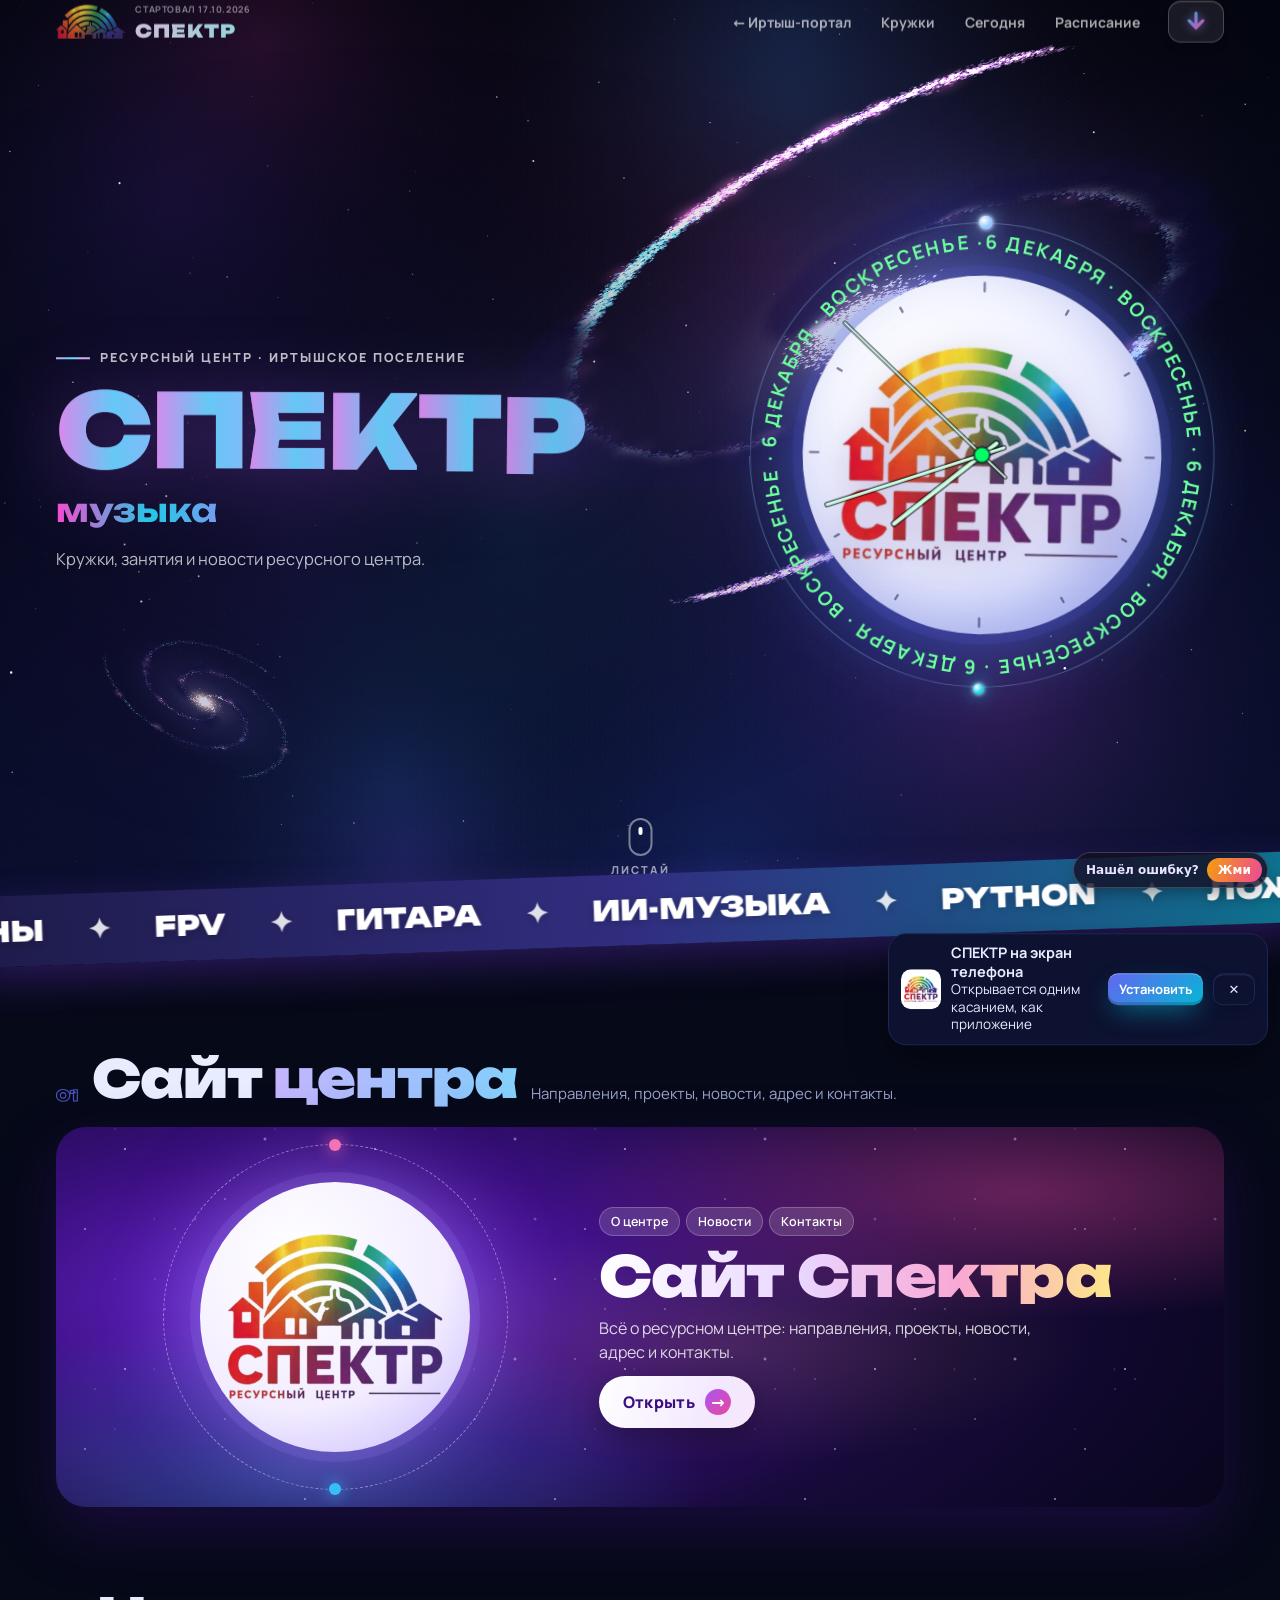
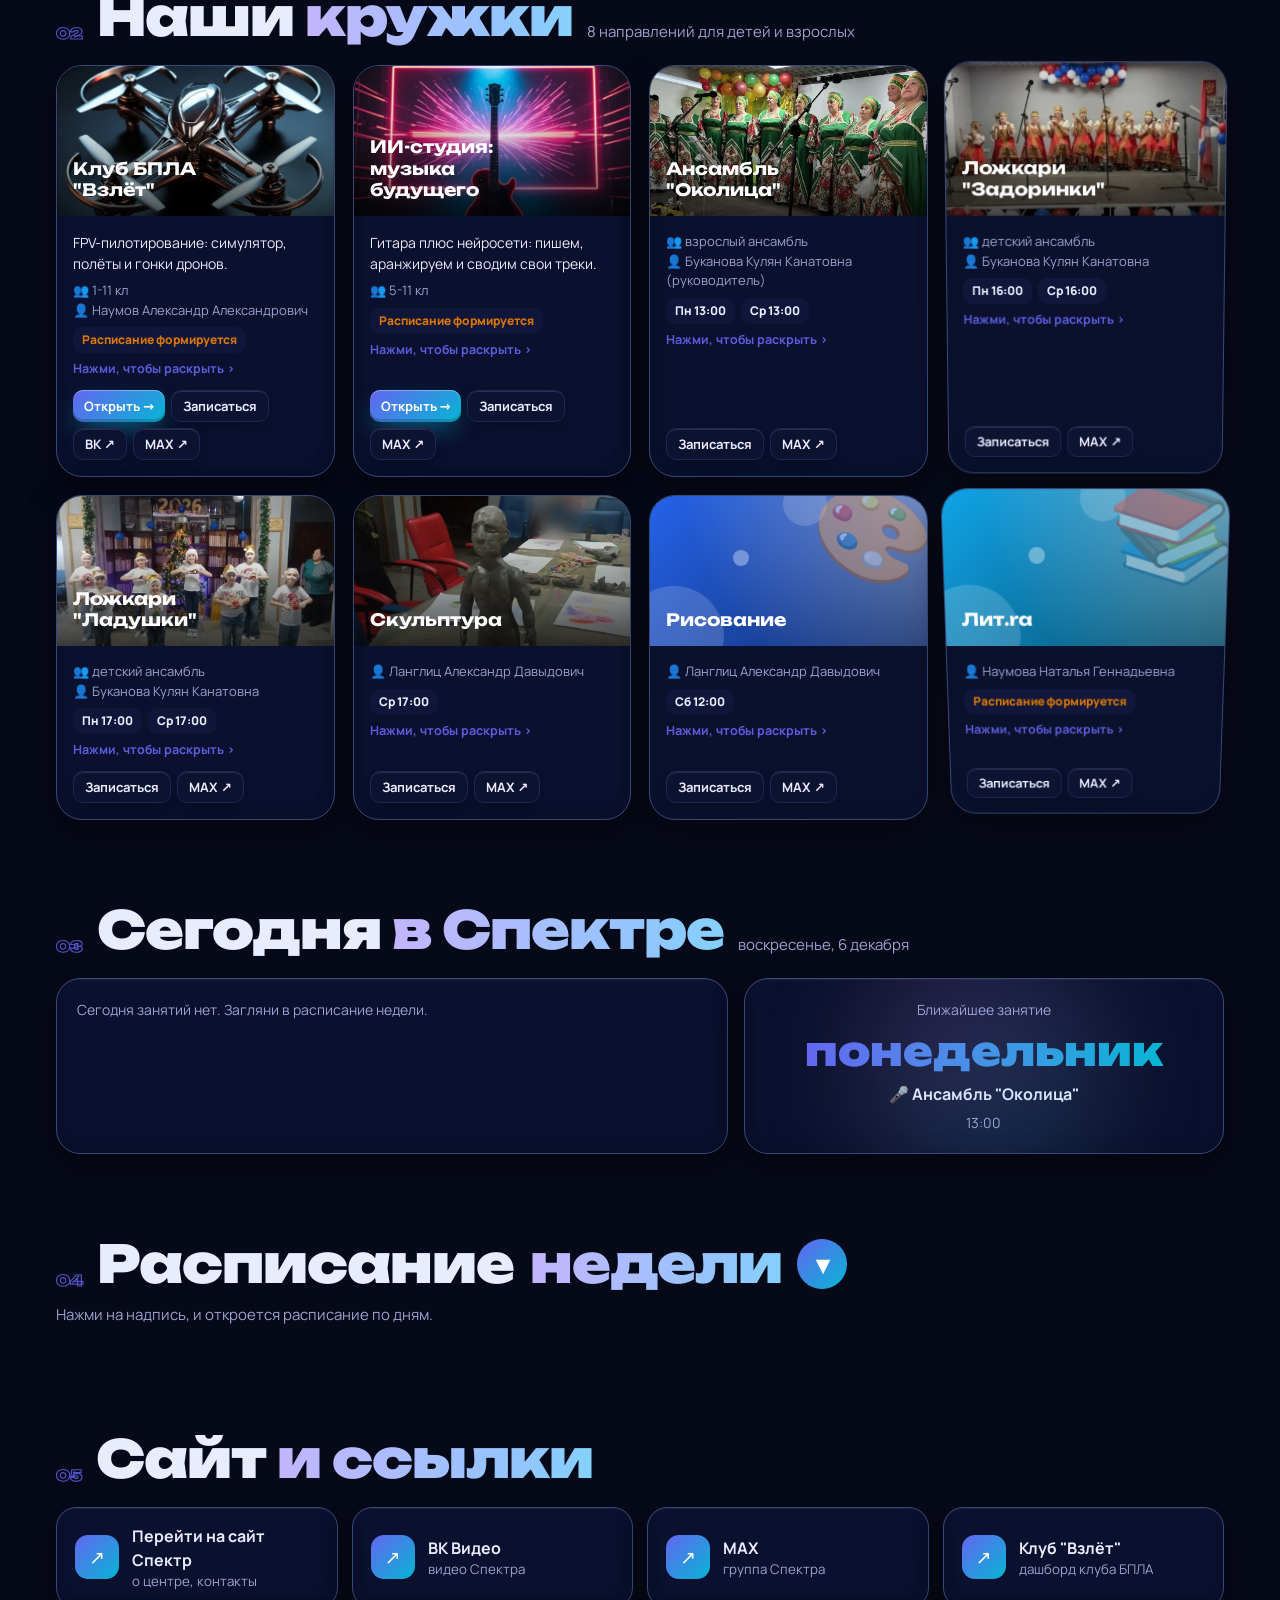
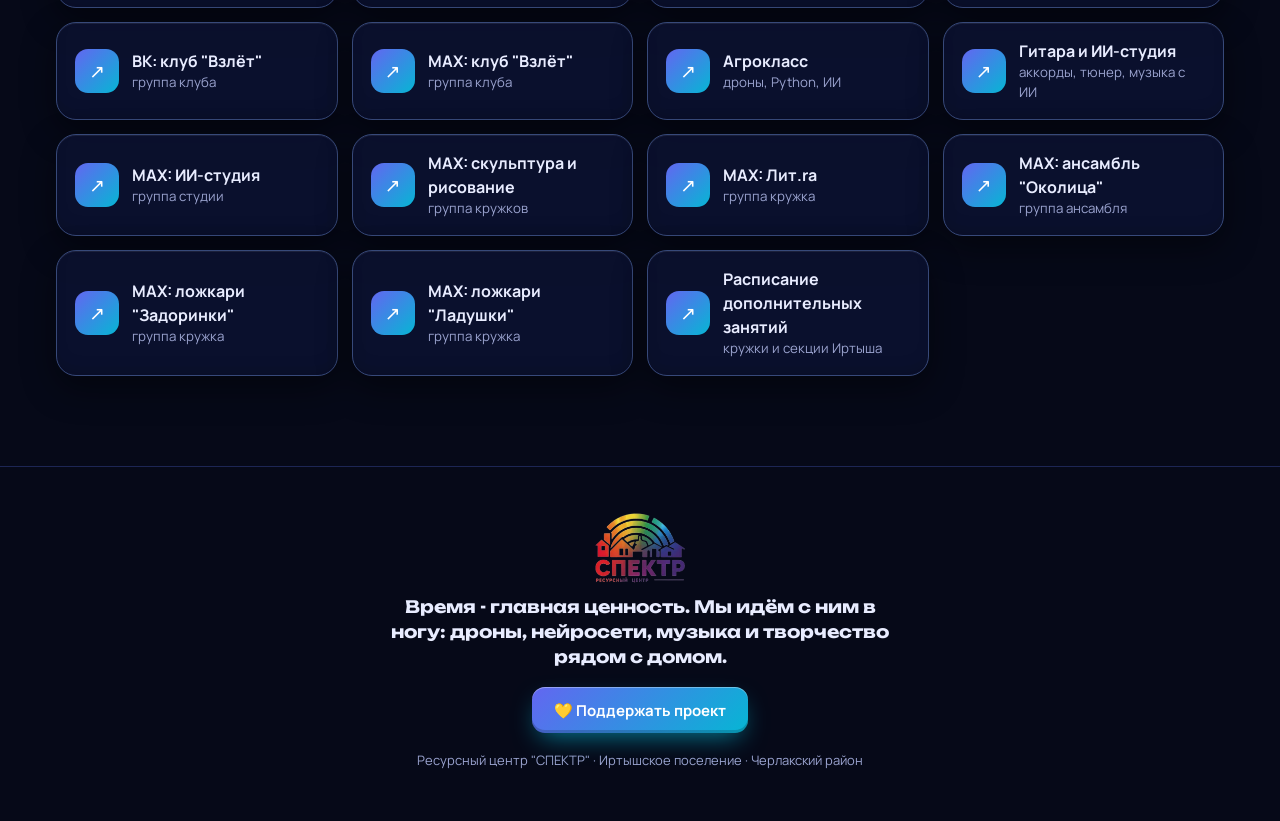
==== index.html @ b71f5d41 "Ссылки на студию Гитара и ИИ -> https://centrspektr.gitverse.site/studio/ (промт 18, следом) 6 мест " ====
<!DOCTYPE html>
<html lang="ru">
<head>
<meta charset="UTF-8">
<meta name="viewport" content="width=device-width, initial-scale=1.0, viewport-fit=cover">
<title>СПЕКТР - кружки и расписание</title>
<meta name="description" content="СПЕКТР - кружки ресурсного центра в Иртышском поселении: расписание занятий, запись в кружки, дашборды клуба БПЛА "Взлёт", Агрокласса и ИИ-студии.">
<link rel="canonical" href="https://centrspektr.gitverse.site/spektr/">
<meta property="og:type" content="website">
<meta property="og:site_name" content="СПЕКТР">
<meta property="og:locale" content="ru_RU">
<meta property="og:url" content="https://centrspektr.gitverse.site/spektr/">
<meta property="og:title" content="СПЕКТР - кружки и расписание занятий">
<meta property="og:description" content="Расписание, запись в кружки, дроны, музыка, ИИ, ложкари, рисование и скульптура. Иртышское поселение.">
<meta property="og:image" content="https://centrspektr.gitverse.site/spektr/og.png">
<meta property="og:image:width" content="1200">
<meta property="og:image:height" content="630">
<meta property="og:image:alt" content="СПЕКТР - ресурсный центр">
<meta name="twitter:card" content="summary_large_image">
<meta name="theme-color" content="#0b0914">
<link rel="icon" type="image/png" href="favicon.png">
<link rel="apple-touch-icon" href="spektr-180.png">
<link rel="manifest" href="app.webmanifest">
<meta name="mobile-web-app-capable" content="yes">
<meta name="apple-mobile-web-app-capable" content="yes">
<meta name="apple-mobile-web-app-title" content="Спектр">
<link rel="preload" as="image" href="logo.webp">
<script src="perenos.js"></script>
<script>/* вход на портал всегда в стиле Космос; дальше в этом визите стиль можно менять, клубы его подхватывают */
try{if(!sessionStorage.getItem('spectr_in')){sessionStorage.setItem('spectr_in','1');localStorage.setItem('spectr_skin','space')}}catch(e){}</script>
<script src="fx.js"></script>
<link href="fonts.css" rel="stylesheet">
<style>
:root{--r1:#f43f5e;--r2:#fb923c;--r3:#facc15;--r4:#22c55e;--r5:#06b6d4;--r6:#6366f1;--r7:#a855f7;--c1:#7c3aed;--c2:#db2777;
 --bg:#f5f3fb;--bg2:#ebe8f5;--card:#ffffff;--line:#e2deef;--text:#17142a;--dim:#686580;--ok:#16a34a;--bad:#dc2626;--shadow:0 12px 34px rgba(30,20,60,.09);--hue:0deg;
 --rain:linear-gradient(90deg,var(--r1),var(--r2),var(--r3),var(--r4),var(--r5),var(--r6),var(--r7),var(--r1))}
:root[data-theme="dark"]{--bg:#0b0914;--bg2:#16122a;--card:#141029;--line:#272143;--text:#efecfb;--dim:#a39fc2;--shadow:0 12px 34px rgba(0,0,0,.45)}
*{box-sizing:border-box;margin:0;padding:0}
html{overflow-x:clip;scroll-behavior:smooth;-webkit-tap-highlight-color:transparent}
body{font-family:var(--fb);background:var(--bg);color:var(--text);line-height:1.5;overflow-x:hidden}
[hidden]{display:none !important}
img{display:block;max-width:100%}
a{color:inherit}
.wrap{max-width:1200px;margin:0 auto;padding:0 16px}
/* ---- фон, прогресс, курсор ---- */
.aur{position:fixed;inset:0;z-index:-1;overflow:hidden;filter:hue-rotate(var(--hue))}
.aur i{position:absolute;border-radius:50%;filter:blur(110px);opacity:.26;animation:fl 22s ease-in-out infinite}
.aur i:nth-child(1){width:520px;height:520px;background:var(--r7);top:-180px;left:-160px}
.aur i:nth-child(2){width:460px;height:460px;background:var(--r5);top:40%;right:-180px;animation-delay:-9s}
.aur i:nth-child(3){width:420px;height:420px;background:var(--r2);bottom:-200px;left:30%;animation-delay:-15s;opacity:.16}
@keyframes fl{50%{transform:translate(60px,40px) scale(1.1)}}
#prog{position:fixed;top:0;left:0;height:3px;width:100%;transform:scaleX(0);transform-origin:0 50%;z-index:300;background:var(--rain)}
.cur,.cur2{position:fixed;top:0;left:0;pointer-events:none;z-index:600;border-radius:50%;opacity:0;transition:opacity .3s}
.cur{width:8px;height:8px;margin:-4px 0 0 -4px;background:#fff;mix-blend-mode:difference}
.cur2{width:42px;height:42px;margin:-21px 0 0 -21px;border:1.5px solid color-mix(in srgb,var(--c1) 70%,transparent);transition:opacity .3s,width .3s,height .3s,margin .3s,background .3s}
.cur2.big{width:84px;height:84px;margin:-42px 0 0 -42px;background:color-mix(in srgb,var(--c1) 14%,transparent);border-color:transparent}
body.hascur .cur,body.hascur .cur2{opacity:1}
/* ---- прелоадер ---- */
#pre{position:fixed;inset:0;z-index:900;background:#0b0914;display:grid;place-items:center;overflow:hidden}
#pre .pl{width:min(46vw,260px);opacity:0;transform:scale(.8);filter:drop-shadow(0 0 40px rgba(168,85,247,.5))}
#pre .bars{position:absolute;inset:0;display:flex}
#pre .bars i{flex:1;height:100%;transform-origin:50% 0}
/* заставка-радуга при входе всегда в цветах Неона, в любом стиле */
#pre .bars i:nth-child(1){background:#f43f5e}#pre .bars i:nth-child(2){background:#fb923c}#pre .bars i:nth-child(3){background:#facc15}#pre .bars i:nth-child(4){background:#22c55e}#pre .bars i:nth-child(5){background:#06b6d4}#pre .bars i:nth-child(6){background:#6366f1}#pre .bars i:nth-child(7){background:#a855f7}
/* ---- шапка ---- */
header{position:fixed;top:0;left:0;right:0;z-index:200;transition:background .4s,backdrop-filter .4s,border-color .4s;border-bottom:1px solid transparent}
header.solid{backdrop-filter:blur(18px);background:color-mix(in srgb,var(--bg) 76%,transparent);border-color:var(--line)}
.top{display:flex;align-items:center;gap:14px;height:66px}
.brand{display:flex;align-items:center;gap:10px;text-decoration:none;user-select:none;-webkit-user-select:none;-webkit-touch-callout:none}
.brand img{height:34px;width:auto}
.brand .bt{display:flex;flex-direction:column;gap:4px;line-height:1}
.vis{display:flex;align-items:center;gap:4px;font:700 10px var(--fb);letter-spacing:.4px;color:var(--dim);white-space:nowrap;opacity:0;transform:translateY(-4px);transition:opacity .6s,transform .6s}
.vis.on{opacity:1;transform:none}
.vis.since{opacity:.85;transform:none;font-size:9px;letter-spacing:.6px;text-transform:uppercase}
.inl{transform:scaleX(-1)}
.shb .shico{width:20px;height:20px;flex:none;fill:none;stroke:#e9e4ff;stroke-width:2;stroke-linejoin:round;stroke-linecap:round}
.vis svg{width:12px;height:12px;fill:none;stroke:var(--c1);stroke-width:2.2;stroke-linecap:round;stroke-linejoin:round}
.vis i{font-style:normal;font-weight:800;color:var(--text);font-variant-numeric:tabular-nums}
header:not(.solid) .vis{color:rgba(255,255,255,.7)}header:not(.solid) .vis i{color:#fff}
html[data-skin="aqua"][data-theme="light"] header:not(.solid) .vis{color:#7a6f80}html[data-skin="aqua"][data-theme="light"] header:not(.solid) .vis i{color:#2c2535}
html[data-skin="pixel"] .vis{font:400 7px 'Press Start 2P',monospace}
@media (max-width:420px){.vis .vl{display:none}}
.brand b{font:900 18px var(--fh);letter-spacing:1px;background:var(--rain);background-size:300% 100%;-webkit-background-clip:text;background-clip:text;color:transparent;animation:sh 9s linear infinite}
header:not(.solid) .brand b{filter:brightness(1.25)}
@keyframes sh{to{background-position:-300% 0}}
nav.mn{margin-left:auto;display:flex;gap:2px}
nav.mn a{color:var(--dim);text-decoration:none;font-weight:700;font-size:14px;padding:8px 14px;border-radius:999px;transition:.25s}
header:not(.solid) nav.mn a{color:rgba(255,255,255,.78)}
nav.mn a:hover{color:#fff !important;background:linear-gradient(135deg,var(--c1),var(--c2))}
.tr{display:flex;gap:8px}
.ibtn{border:1px solid var(--line);background:var(--card);color:var(--text);border-radius:13px;height:42px;min-width:42px;padding:0 15px;cursor:pointer;font:700 14px var(--fb);display:inline-flex;align-items:center;justify-content:center;gap:7px;text-decoration:none;transition:border-color .2s,color .2s,background .2s,box-shadow .3s}
.ibtn:hover{border-color:var(--c1);color:var(--c1)}
header:not(.solid) .tr .ibtn{background:rgba(255,255,255,.1);border-color:rgba(255,255,255,.25);color:#fff}
.ibtn.pri{background:linear-gradient(135deg,var(--c1),var(--c2));color:#fff;border:none} .ibtn.pri:hover{color:#fff;box-shadow:0 10px 30px rgba(219,39,119,.45)}
.ibtn.gl{background:rgba(255,255,255,.1);color:#fff;border-color:rgba(255,255,255,.32);backdrop-filter:blur(10px)} .ibtn.gl:hover{background:rgba(255,255,255,.22);border-color:#fff;color:#fff}
.ibtn.lg{height:54px;padding:0 26px;font-size:15.5px;border-radius:16px}
.ibtn.sm{height:32px;font-size:13px;padding:0 11px;border-radius:10px} .ibtn:disabled{opacity:.6;cursor:default}
@media(max-width:820px){nav.mn{display:none}.tr{margin-left:auto}}
/* ссылка на Иртыш-портал: на компьютере в меню шапки, на телефоне - под логотипом слева вверху */
.irt{display:none}
@media(max-width:820px){.top{position:relative}.irt{display:flex;position:absolute;left:16px;top:58px;align-items:center;padding:4px 10px;border-radius:999px;font-size:11.5px;font-weight:800;color:#fff;text-decoration:none;background:rgba(20,14,36,.55);border:1px solid rgba(255,255,255,.22);-webkit-backdrop-filter:blur(6px);backdrop-filter:blur(6px)}}
/* ---- hero ---- */
.hero{position:relative;min-height:100vh;min-height:100svh;display:flex;align-items:center;overflow:hidden;color:#fff;background:radial-gradient(120% 120% at 20% 0%,#2b0f63 0%,#0b0914 58%),#0b0914;isolation:isolate}
.hero canvas{position:absolute;inset:0;width:100%;height:100%;z-index:-1}
.hero .vig{position:absolute;inset:0;z-index:-1;background:radial-gradient(60% 50% at 70% 45%,transparent 0%,rgba(11,9,20,.55) 100%)}
.hin{position:relative;width:100%;display:grid;grid-template-columns:1.15fr .85fr;gap:30px;align-items:center;padding-top:80px;padding-bottom:70px}
.kick{display:inline-flex;align-items:center;gap:10px;font-size:12.5px;font-weight:800;letter-spacing:2px;text-transform:uppercase;color:rgba(255,255,255,.75)}
.kick i{width:34px;height:2px;background:var(--rain)}
h1.big{font:900 clamp(44px,8vw,112px)/.95 var(--fh);letter-spacing:-2px;white-space:nowrap;margin:14px 0 10px;background:var(--rain);background-size:300% 100%;-webkit-background-clip:text;background-clip:text;color:transparent;animation:sh 10s linear infinite;filter:drop-shadow(0 10px 40px rgba(168,85,247,.35))}
h1.big .ch{display:inline-block;background:inherit;background-size:inherit;-webkit-background-clip:text;background-clip:text}
.rot{font:700 clamp(20px,3.6vw,32px)/1.25 var(--fh)}
.rw{display:inline-block;color:var(--r3);min-width:2ch}
.lead{max-width:540px;color:rgba(255,255,255,.8);margin-top:14px;font-size:16.5px}
.cta{display:flex;gap:12px;flex-wrap:wrap;margin-top:28px}
.ibtn.pri.lg{box-shadow:0 10px 34px rgba(219,39,119,.5)}
.chips{display:flex;gap:8px;flex-wrap:wrap;margin-top:22px}
.chip{font-size:13px;font-weight:800;padding:7px 13px;border-radius:999px;background:rgba(255,255,255,.1);border:1px solid rgba(255,255,255,.22);backdrop-filter:blur(8px)}
.lw{position:relative;justify-self:center;width:min(100%,430px);aspect-ratio:1;display:grid;place-items:center}
.lw .ring{position:absolute;inset:0;border-radius:50%;background:conic-gradient(from 0deg,var(--r1),var(--r2),var(--r3),var(--r4),var(--r5),var(--r6),var(--r7),var(--r1));filter:blur(46px);opacity:.42;animation:spin 16s linear infinite}
.lw .disc{position:absolute;inset:9%;border-radius:50%;background:radial-gradient(circle at 50% 40%,rgba(255,255,255,.98),rgba(240,236,255,.92) 62%,rgba(220,210,255,.85));box-shadow:0 30px 80px rgba(0,0,0,.45),inset 0 -12px 40px rgba(124,58,237,.18)}
.lw .orb{position:absolute;inset:-3%;z-index:3;border-radius:50%;border:1.5px dashed rgba(255,255,255,.32);animation:spin 18s linear infinite;pointer-events:none}
.lw .orb::before,.lw .orb::after{content:"";position:absolute;width:14px;height:14px;margin-left:-7px;border-radius:50%;background:radial-gradient(circle at 35% 35%,#fff,var(--r3) 55%);top:-8px;left:50%;box-shadow:0 0 18px var(--r3),0 0 4px #fff;animation:orbp 2.4s ease-in-out infinite}
@keyframes orbp{50%{box-shadow:0 0 28px var(--r3),0 0 6px #fff}}
.lw .orb::after{background:radial-gradient(circle at 35% 35%,#fff,var(--r5) 55%);box-shadow:0 0 18px var(--r5),0 0 4px #fff;top:auto;bottom:-8px;width:11px;height:11px;margin-left:-5.5px;animation-delay:-1.2s}
.lw img{position:relative;z-index:2;width:64%;filter:drop-shadow(0 10px 18px rgba(60,20,120,.25))}
@keyframes spin{to{transform:rotate(360deg)}}
/* небо героя: метеоры, астероиды, спутник с сигнальной лампой */
.sky{position:absolute;inset:0;overflow:hidden;pointer-events:none}
.sky>*{position:absolute;left:0;top:0;will-change:transform,opacity}
.sky .met{height:2px;border-radius:2px;background:linear-gradient(90deg,transparent,rgba(170,195,255,.25) 45%,rgba(220,232,255,.9));transform-origin:100% 50%}
.sky .met::after{content:"";position:absolute;right:-3px;top:50%;width:5px;height:5px;margin-top:-2.5px;border-radius:50%;background:#fff;box-shadow:0 0 8px 3px rgba(200,215,255,.85),0 0 22px 6px rgba(140,170,255,.35)}
.sky .met.com{height:3px;background:linear-gradient(90deg,transparent,rgba(120,150,255,.14) 25%,rgba(190,140,255,.4) 60%,rgba(255,235,250,.95))}
.sky .met.com::after{width:8px;height:8px;margin-top:-4px;right:-4px;box-shadow:0 0 12px 4px rgba(255,235,250,.8),0 0 30px 10px rgba(150,170,255,.4)}
html[data-skin="pixel"] .sky svg{shape-rendering:crispEdges}
.scr{position:absolute;left:50%;bottom:22px;transform:translateX(-50%);display:flex;flex-direction:column;align-items:center;gap:6px;font-size:11px;font-weight:800;letter-spacing:2px;color:rgba(255,255,255,.6);text-decoration:none}
.scr i{width:24px;height:38px;border:2px solid rgba(255,255,255,.45);border-radius:14px;position:relative} .scr i::after{content:"";position:absolute;left:50%;top:7px;width:4px;height:8px;margin-left:-2px;border-radius:2px;background:#fff;animation:wheel 1.8s infinite}
@keyframes wheel{60%{transform:translateY(12px);opacity:0}100%{opacity:0}}
@media(max-width:860px){h1.big{font-size:min(14.5vw,96px)}.hin{grid-template-columns:1fr;text-align:left;padding-top:96px}.lw{width:min(54vw,250px);order:-1;justify-self:start}.scr{display:none}}
/* ---- бегущая строка ---- */
.mqw{position:relative;z-index:2;overflow:hidden;padding:70px 0;margin-top:-96px;margin-bottom:-46px}
.mq{position:relative;overflow:hidden;padding:18px 0;transform:rotate(-2deg);margin:0 -20px;background:var(--rain);background-size:200% 100%;box-shadow:0 14px 40px rgba(124,58,237,.3);z-index:2}
.mq .tk{display:flex;width:max-content;will-change:transform}
.mq{cursor:grab;touch-action:pan-y;-webkit-user-select:none;user-select:none}.mq.hold{cursor:grabbing}
.lw{touch-action:none;cursor:grab;-webkit-user-select:none;user-select:none}.lw.hold{cursor:grabbing}.lw img{pointer-events:none;-webkit-user-drag:none}
.lw .disc{transition:scale .35s cubic-bezier(.2,.9,.3,1.4)}.lw.hold .disc{scale:.95}
.lw .dr,.lw .lwh{position:absolute;inset:-3%;width:106%;height:106%;pointer-events:none;overflow:visible}
.lw .dr{z-index:1;animation:spin 70s linear infinite}
.lw .dr text{font:700 4.1px var(--fb);letter-spacing:.2px;fill:var(--hd)}
.lw .lwh{z-index:4}
.lw{--hc:#c8ffd9;--hs:#00ff66;--hd:#6dff9e;--tk:rgba(40,30,80,.55)}
html[data-skin="neon"] .lw{--hc:#fff;--hs:#ff4fd8;--hd:#ffb8f0}
html[data-skin="aqua"] .lw{--hc:#fff;--hs:#e0679a;--hd:#f9b4d0}
html[data-skin="pixel"] .lw{--hc:#fff;--hs:#7dff6a;--hd:#ffd84a}
.lwh .tk line{stroke:var(--tk);stroke-width:.5;stroke-linecap:round}
.lwh .hg{transform-origin:50px 50px;will-change:transform}
.lwh .hg .u{stroke:rgba(10,6,30,.6);stroke-linecap:round}
.lwh .hg .m{stroke:var(--hc);stroke-linecap:round}
.lwh .h1{stroke-width:.85}.lwh .h2{stroke-width:.6}.lwh .h3{stroke:var(--hs);stroke-width:.38}
.lwh .hg:nth-of-type(2) .u{stroke-width:1.5}.lwh .hg:nth-of-type(3) .u{stroke-width:1.2}.lwh .hg:nth-of-type(4) .u{stroke-width:.95}
.lwh .cap{fill:var(--hs);stroke:rgba(10,6,30,.6);stroke-width:.5}
.tked{position:absolute;right:16px;bottom:2px;z-index:3}
.mqw.tkoff{display:none} body.editing .mqw.tkoff{display:block;opacity:.35}
.tkhd{position:absolute;right:170px;bottom:2px;z-index:3}

.mq span{font:900 clamp(18px,3vw,28px) var(--fh);color:#fff;white-space:nowrap;padding:0 22px;text-shadow:0 2px 12px rgba(0,0,0,.25)}
.mq span::after{content:"✦";margin-left:44px;opacity:.85}
@keyframes mq{to{transform:translateX(-50%)}}
/* ---- секции ---- */
section.blk{padding-top:84px}
.sh2{display:flex;align-items:flex-end;gap:14px;flex-wrap:wrap;margin-bottom:22px}
.sh2 .num{font:900 15px var(--fh);color:transparent;-webkit-text-stroke:1.2px var(--c1);opacity:.8}
h2.sec{font:900 clamp(28px,5vw,52px)/1 var(--fh);letter-spacing:-1px;scroll-margin-top:90px}
h2.sec em{font-style:normal;background:var(--rain);background-size:300% 100%;-webkit-background-clip:text;background-clip:text;color:transparent;animation:sh 10s linear infinite}
.sh2 p{color:var(--dim);max-width:420px;font-size:15px}
.sh2 .add{margin-left:auto}
/* ---- дашборды ---- */
.dash{display:grid;grid-template-columns:repeat(12,1fr);gap:18px}
.dc{position:relative;grid-column:span 6;min-height:420px;border-radius:30px;overflow:hidden;color:#fff;text-decoration:none;display:flex;flex-direction:column;justify-content:flex-end;padding:28px;background:#111;cursor:pointer;isolation:isolate;box-shadow:0 20px 50px rgba(20,10,50,.28);transform-style:preserve-3d}
.dc:nth-child(3),.dc:nth-child(4){grid-column:span 6;min-height:340px}
@media(max-width:860px){.dc,.dc:nth-child(3),.dc:nth-child(4){grid-column:span 12;min-height:360px}}
.dc .ph{position:absolute;inset:-12% 0;z-index:-2;will-change:transform}
.dc .ph img,.dc .ph canvas{width:100%;height:100%;object-fit:cover;transition:transform 1.2s cubic-bezier(.2,.8,.2,1)}
.dc:hover .ph img{transform:scale(1.08)}
.dc::before{content:"";position:absolute;inset:0;z-index:-1;background:linear-gradient(180deg,rgba(0,0,0,0) 30%,rgba(5,3,15,.88) 100%)}
.dc::after{content:"";position:absolute;inset:0;z-index:-1;background:linear-gradient(115deg,transparent 30%,rgba(255,255,255,.22) 48%,transparent 62%);transform:translateX(-120%);transition:transform 1s}
.dc:hover::after{transform:translateX(120%)}
.dc .lbl{position:absolute;top:22px;left:22px;display:flex;gap:8px}
.dc .lbl span{font-size:11.5px;font-weight:800;letter-spacing:1px;text-transform:uppercase;padding:6px 12px;border-radius:99px;background:rgba(255,255,255,.14);border:1px solid rgba(255,255,255,.25);backdrop-filter:blur(10px)}
.dc .lbl .bt{background:rgba(250,204,21,.18);border-color:rgba(250,204,21,.55);color:#fde68a}
.sh2 .beta{display:flex;flex-wrap:wrap;align-items:center;gap:8px 10px;margin-top:10px;font-size:13.5px;color:var(--dim);line-height:1.45}
.sh2 .beta i{font-style:normal;font-size:11px;font-weight:800;letter-spacing:1px;text-transform:uppercase;padding:4px 10px;border-radius:99px;background:rgba(250,204,21,.15);border:1px solid rgba(250,204,21,.5);color:#fde68a}
.dc .lbl .soon{background:var(--r3);color:#111;border-color:transparent}
.dc h3{font:900 clamp(28px,4vw,44px)/1.02 var(--fh);letter-spacing:-1px;text-shadow:0 6px 30px rgba(0,0,0,.4)}
.dc p{max-width:460px;opacity:.88;margin-top:8px;font-size:15px}
.dc .go{display:inline-flex;align-items:center;gap:10px;margin-top:18px;font-weight:800;padding:11px 18px;border-radius:14px;background:rgba(255,255,255,.14);border:1px solid rgba(255,255,255,.3);backdrop-filter:blur(10px);width:max-content;transition:gap .3s,background .3s,color .3s}
.dc .go b{display:inline-grid;place-items:center;width:26px;height:26px;border-radius:50%;background:#fff;color:#111;transition:transform .3s}
.dc:hover .go{background:#fff;color:#111;gap:16px} .dc:hover .go b{background:linear-gradient(135deg,var(--c1),var(--c2));color:#fff;transform:rotate(-45deg)}
.dc .glw{position:absolute;inset:0;z-index:-1;opacity:0;transition:opacity .3s;background:radial-gradient(380px circle at var(--mx,50%) var(--my,50%),rgba(255,255,255,.18),transparent 60%)}
.dc:hover .glw{opacity:1}
.dc.site{background:radial-gradient(120% 90% at 80% 0%,#4c1d95,#1a0b33 60%,#0b0914)} .dc.site .ph{inset:0;display:flex;align-items:flex-start;justify-content:flex-end;padding:22px 26px}
.dc.site .ph::before{content:"";position:absolute;top:26px;right:26px;width:min(38%,190px);aspect-ratio:1.25;border-radius:28px;background:linear-gradient(160deg,#fff,#efeaff);box-shadow:0 20px 50px rgba(0,0,0,.45);transform:rotate(4deg)}
.dc.site .ph img{position:relative;width:min(32%,160px);height:auto;object-fit:contain;margin:30px 5% 0 0;transform:rotate(4deg)}
.dc.site:hover .ph img{transform:rotate(0) scale(1.06)}
.dc.site::before{background:linear-gradient(180deg,rgba(0,0,0,0) 45%,rgba(5,3,15,.7) 100%)}
/* переход "провалиться" */
#dive{position:fixed;z-index:800;overflow:hidden;pointer-events:none;display:none;background:#000}
#dive img,#dive canvas{position:absolute;inset:0;width:100%;height:100%;object-fit:cover}
#dive .fl{position:absolute;inset:0;background:#fff;opacity:0;pointer-events:none}
#dive .t{position:absolute;inset:0;display:grid;place-items:center;text-align:center;color:#fff;font:900 clamp(40px,10vw,120px)/1 var(--fh);text-shadow:0 10px 50px rgba(0,0,0,.6);background:radial-gradient(circle,rgba(0,0,0,.15),rgba(0,0,0,.55))}
#soon{position:fixed;inset:0;z-index:850;display:none;place-items:center;padding:16px;background:rgba(5,3,15,.75);backdrop-filter:blur(8px)}
#soon .sc{max-width:520px;background:var(--card);border-radius:28px;overflow:hidden;box-shadow:0 30px 80px rgba(0,0,0,.5)}
#soon .sc img{height:220px;width:100%;object-fit:cover} #soon .sc div{padding:22px}
#soon h3{font:900 24px var(--fh);margin-bottom:8px} #soon ul{margin:10px 0 16px 18px;color:var(--dim)}
/* ---- сегодня ---- */
.today{display:grid;grid-template-columns:1.4fr 1fr;gap:16px} @media(max-width:820px){.today{grid-template-columns:1fr}}
.card{background:var(--card);border:1px solid var(--line);border-radius:24px;box-shadow:var(--shadow);padding:20px}
.card h3{font:700 17px var(--fh);margin-bottom:10px}
.lrow{display:flex;gap:12px;align-items:center;padding:11px 0;border-bottom:1px dashed var(--line);flex-wrap:wrap;cursor:pointer} .lrow:last-child{border-bottom:none}
.lrow .tm{font:800 14px var(--fb);min-width:104px} .lrow .dt{width:11px;height:11px;border-radius:50%;flex-shrink:0;box-shadow:0 0 10px currentColor}
.lrow .nm{flex:1;min-width:150px} .lrow .nm small{display:block;color:var(--dim)}
.lrow.past{opacity:.42} .lrow.on{background:color-mix(in srgb,var(--ok) 10%,transparent);border-radius:16px;padding:11px;border-bottom:none}
.bar{height:6px;border-radius:9px;background:var(--bg2);overflow:hidden;width:100%} .bar i{display:block;height:100%;background:linear-gradient(90deg,var(--r4),var(--r5))}
.tag{font-size:11px;font-weight:800;color:#fff;background:var(--ok);border-radius:99px;padding:2px 9px}
.nxt{display:flex;flex-direction:column;justify-content:center;align-items:center;text-align:center;gap:6px;min-height:170px;position:relative;overflow:hidden}
.nxt .big{font:900 40px var(--fh);background:linear-gradient(90deg,var(--c1),var(--c2));-webkit-background-clip:text;background-clip:text;color:transparent}
.nxt::before{content:"";position:absolute;width:240px;height:240px;border-radius:50%;background:conic-gradient(var(--r1),var(--r3),var(--r5),var(--r7),var(--r1));filter:blur(60px);opacity:.18;animation:spin 12s linear infinite}
.empty{color:var(--dim);font-size:14px}
.tent{color:#d97706;font-size:12px;font-weight:700}
/* ---- неделя ---- */
.days{position:relative;display:flex;gap:4px;overflow-x:auto;padding:5px;background:var(--card);border:1px solid var(--line);border-radius:20px;margin-bottom:16px;scrollbar-width:none}
.days button{position:relative;z-index:1;flex:1;min-width:60px;border:none;background:none;color:var(--dim);font:800 14px var(--fb);padding:12px 8px;border-radius:15px;cursor:pointer;transition:color .3s}
.days button.on{color:#fff} .days button small{display:block;font:600 10.5px var(--fb);opacity:.85}
.days button.td::after{content:"";position:absolute;top:7px;right:9px;width:6px;height:6px;border-radius:50%;background:var(--r3)}
.dind{position:absolute;z-index:0;top:5px;bottom:5px;border-radius:15px;background:linear-gradient(135deg,var(--c1),var(--c2));box-shadow:0 6px 20px rgba(124,58,237,.4);transition:left .5s cubic-bezier(.5,1.5,.5,1),width .5s cubic-bezier(.5,1.5,.5,1)}
.tl{position:relative;padding-left:28px;min-height:90px} .tl::before{content:"";position:absolute;left:9px;top:8px;bottom:8px;width:3px;border-radius:3px;background:linear-gradient(var(--r1),var(--r3),var(--r4),var(--r5),var(--r7))}
.ev{position:relative;display:flex;gap:14px;align-items:center;margin-bottom:12px;padding:15px 17px;border-radius:22px;background:var(--card);border:1px solid var(--line);box-shadow:var(--shadow);cursor:pointer;transition:transform .3s,border-color .3s}
.ev::after{content:"";position:absolute;left:-26px;top:50%;width:14px;height:14px;margin-top:-7px;border-radius:50%;background:var(--ec);border:3px solid var(--bg);box-shadow:0 0 14px var(--ec)}
.ev:hover{transform:translateX(8px);border-color:var(--ec)}
.ev .t{font:800 15px var(--fb);min-width:104px} .ev .t small{display:block;font-weight:600;color:var(--dim);font-size:12px}
.ev .i{width:48px;height:48px;border-radius:15px;display:grid;place-items:center;font-size:24px;background:var(--ec);flex-shrink:0;box-shadow:0 8px 20px color-mix(in srgb,var(--ec) 45%,transparent)}
.ev .b{flex:1;min-width:0} .ev .b b{display:block} .ev .b small{color:var(--dim)}
@media(max-width:560px){.ev{flex-wrap:wrap}.ev .t{min-width:100%;display:flex;gap:8px;align-items:baseline}}
/* ---- кружки ---- */
.groups{display:grid;grid-template-columns:repeat(auto-fill,minmax(260px,1fr));gap:18px}
.grp{position:relative;border-radius:26px;overflow:hidden;background:var(--card);border:1px solid var(--line);box-shadow:var(--shadow);display:flex;flex-direction:column;transition:box-shadow .3s;transform-style:preserve-3d;cursor:pointer}
.grp:hover{box-shadow:0 24px 50px rgba(30,20,60,.22)}
.grp .cov{height:130px;position:relative;color:#fff;padding:16px;display:flex;align-items:flex-end;overflow:hidden}
.grp .cov::before{content:"";position:absolute;inset:-40%;background:radial-gradient(circle at 80% 10%,rgba(255,255,255,.45),transparent 55%);animation:fl 9s ease-in-out infinite}
.grp .cov .e{position:absolute;right:-6px;top:-12px;font-size:96px;opacity:.4;transform:rotate(-10deg);transition:transform .6s cubic-bezier(.3,1.6,.5,1)} .grp:hover .cov .e{transform:rotate(10deg) scale(1.2)}
.grp .cov h3{font:700 17px var(--fh);line-height:1.25;position:relative;padding-right:52px}
.grp .bd{padding:16px;display:flex;flex-direction:column;gap:7px;flex:1;font-size:14px}
.grp .meta{color:var(--dim);font-size:13px}
.tms{display:flex;gap:6px;flex-wrap:wrap} .tms span{font-size:12px;font-weight:800;background:var(--bg2);border-radius:9px;padding:4px 9px}
.grp .acts{display:flex;gap:6px;margin-top:auto;padding-top:6px;flex-wrap:wrap}
.glw2{position:absolute;inset:0;pointer-events:none;opacity:0;transition:opacity .3s;background:radial-gradient(260px circle at var(--mx,50%) var(--my,50%),color-mix(in srgb,var(--gc) 26%,transparent),transparent 70%)} .grp:hover .glw2{opacity:1}
/* ---- события, ссылки ---- */
.evs{display:grid;grid-template-columns:1fr 1fr;gap:16px} @media(max-width:760px){.evs{grid-template-columns:1fr}}
.it{display:flex;gap:13px;align-items:center;padding:11px 0;border-bottom:1px dashed var(--line)} .it:last-child{border-bottom:none}
.it .dd{width:56px;height:56px;border-radius:16px;display:grid;place-items:center;text-align:center;color:#fff;background:linear-gradient(135deg,var(--c1),var(--c2));flex-shrink:0;line-height:1.05} .it .dd b{font-size:19px} .it .dd small{font-size:11px;display:block}
.it .tx{flex:1} .it small.p{color:var(--dim)}
.links{display:grid;grid-template-columns:repeat(auto-fill,minmax(250px,1fr));gap:14px}
.lnk{display:flex;gap:13px;align-items:center;padding:16px 18px;border-radius:20px;background:var(--card);border:1px solid var(--line);box-shadow:var(--shadow);text-decoration:none;transition:transform .3s,border-color .3s}
.lnk:hover{border-color:var(--c1);transform:translateY(-4px)} .lnk .ic{width:44px;height:44px;border-radius:13px;display:grid;place-items:center;font-size:19px;background:linear-gradient(135deg,var(--c1),var(--c2));color:#fff;flex-shrink:0;transition:transform .5s} .lnk:hover .ic{transform:rotate(360deg)}
.lnk small{display:block;color:var(--dim)}
footer{margin-top:90px;padding:46px 0 50px;border-top:1px solid var(--line);text-align:center;color:var(--dim);font-size:13px}
footer img{height:70px;margin:0 auto 12px}
footer .fdev{max-width:560px;margin:0 auto 18px;padding:0 16px;font:700 17px/1.45 var(--fh);color:var(--text);display:flex;gap:8px;justify-content:center;align-items:flex-start}
footer .fdev .ibtn{flex:none}
footer .fsup{margin:0 auto 18px;height:46px;padding:0 22px;font-size:15px}
footer .fsm{font-size:13px}
html[data-skin="pixel"] footer .fdev{font-size:11px;line-height:1.8}
footer .fl a{padding:8px 14px;border-radius:12px;border:1px solid var(--line);background:var(--card);color:var(--text);text-decoration:none;font-weight:700;font-size:13.5px}
footer .fl a:hover{border-color:var(--c1)}
.join{display:grid;grid-template-columns:repeat(var(--jn,4),1fr);gap:14px} @media(max-width:980px){.join{grid-template-columns:1fr 1fr}} @media(max-width:560px){.join{grid-template-columns:1fr}}
.join .stp{display:flex;gap:14px;align-items:flex-start;font-size:15px}
.join .stp b{flex-shrink:0;width:38px;height:38px;border-radius:12px;display:grid;place-items:center;color:#fff;font:800 17px var(--fh);background:linear-gradient(135deg,var(--c1),var(--c2))}
.wkfold{display:flex;width:100%;justify-content:space-between;align-items:center;gap:12px;padding:18px 20px;border-radius:20px;border:1px dashed var(--line);background:var(--card);color:var(--dim);font:600 15px var(--fb);cursor:pointer} .wkfold b{color:var(--c1);white-space:nowrap} #wkBody{margin-top:12px}
.jbtn{display:flex;flex-wrap:wrap;gap:10px;margin-top:16px}
body:not(.editing) .off{display:none !important}
.lnk.hid{opacity:.5;outline:2px dashed var(--line)} .lnk.nolink{cursor:default} .lnk.nolink:hover{transform:none;border-color:var(--line)} .lnk.nolink .ic{background:var(--line);color:var(--text)}
/* ---- редактирование ---- */
.ed{display:none} body.editing .ed{display:inline-flex}
.ebtn{border:none;background:var(--bg2);color:var(--dim);border-radius:9px;padding:4px 9px;cursor:pointer;font:700 12px var(--fb)} .ebtn:hover{color:var(--c1)}
.modal{position:fixed;inset:0;background:rgba(10,5,25,.62);backdrop-filter:blur(6px);display:none;align-items:center;justify-content:center;padding:16px;z-index:700} .modal.on{display:flex}
.mcard{background:var(--card);border-radius:26px;width:100%;max-width:580px;max-height:92vh;overflow:auto;padding:24px;animation:pop .4s cubic-bezier(.2,.8,.2,1)}
@keyframes pop{from{transform:scale(.9) translateY(24px);opacity:0}}
.mcard h3{font:700 19px var(--fh);margin-bottom:10px}
.mcard label{display:block;font-weight:700;font-size:13px;margin-top:11px}
.mcard input:not([type=checkbox]),.mcard textarea,.mcard select{display:block;width:100%;margin-top:4px;font:600 15px var(--fb);padding:10px 12px;border-radius:12px;border:1px solid var(--line);background:var(--bg);color:var(--text)}
.mcard textarea{min-height:80px;resize:vertical}
.mbar{display:flex;gap:8px;justify-content:flex-end;margin-top:18px;flex-wrap:wrap} .mbar .del{margin-right:auto;color:var(--bad)}
.row2{display:grid;grid-template-columns:1fr 1fr;gap:10px}
/* ---- ученики и заявки ---- */
.mcard.wide{max-width:780px}
.stc{display:inline-grid;place-items:center;min-width:20px;height:20px;padding:0 6px;border-radius:99px;background:var(--bad,#ef4444);color:#fff;font:800 11.5px var(--fb);margin-left:2px}
#stp h4{font:700 15px var(--fh);margin:18px 0 8px;display:flex;align-items:center;gap:8px}
.stchips{display:flex;gap:6px;flex-wrap:wrap}
.strow{display:grid;grid-template-columns:auto 1fr auto;gap:10px;align-items:center;padding:10px 12px;border:1px solid var(--line);border-radius:14px;margin-bottom:6px;background:var(--bg);animation:pop .35s cubic-bezier(.2,.8,.2,1) both}
.strow .nm b{display:block;font-size:14.5px} .strow small{color:var(--dim);font-size:12.5px}
.strow .acts{display:flex;gap:6px;flex-wrap:wrap;justify-content:flex-end} .strow.hid{opacity:.55}
.strow input[type=checkbox]{width:18px;height:18px;margin:0;accent-color:var(--c1)}
.stcode{font:800 12.5px ui-monospace,Consolas,monospace;letter-spacing:.1em;background:var(--bg2);color:var(--text);padding:1px 6px;border-radius:6px;user-select:all}
.sttool{display:flex;gap:10px;align-items:center;justify-content:space-between;flex-wrap:wrap;margin-bottom:8px;font-size:13.5px;font-weight:700}
.sttool label{display:flex;gap:6px;align-items:center;margin:0}
.stpts{border:2px solid var(--c1);border-radius:16px;padding:12px 14px;margin:12px 0;background:var(--bg)}
.stnone{color:var(--dim);font-size:14px}
.bgrow .bgt{display:block;margin:3px 0;font-size:14px;white-space:pre-wrap;overflow-wrap:anywhere}
#bgBtn{position:relative}
.stdet{margin-top:14px} .stdet summary{cursor:pointer;font-weight:700;font-size:14px;margin-bottom:8px}
.sttask{font-size:13.5px;padding:6px 0;border-bottom:1px dashed var(--line)} .sttask small{color:var(--dim)}
.stlinks{margin-top:16px;font-size:12.5px;color:var(--dim);word-break:break-all}
@media (max-width:520px){header .tr{gap:4px} header .tr .ibtn{min-width:36px;height:38px;padding:0 8px;border-radius:11px}}
@media (max-width:600px){.strow{grid-template-columns:auto 1fr}.strow .acts{grid-column:1/-1;justify-content:flex-start}}
#toast{position:fixed;left:50%;bottom:24px;transform:translate(-50%,30px);opacity:0;background:var(--text);color:var(--bg);padding:11px 19px;border-radius:13px;font-weight:700;transition:.3s;z-index:950;pointer-events:none} #toast.on{opacity:1;transform:translate(-50%,0)}
.tdr.on .shb .shico{animation:nudgeR 1.8s ease-in-out infinite}
.tdr.on .shb .inl{animation:nudgeL 1.8s ease-in-out infinite}
@keyframes nudgeR{50%{translate:4px 0}}@keyframes nudgeL{50%{translate:-4px 0}}
.ibtn:active,.chip:active{transform:scale(.95)}
.ibtn.pri{position:relative;overflow:hidden}
.ibtn.pri::before{content:"";position:absolute;top:0;bottom:0;left:0;width:40%;background:linear-gradient(100deg,transparent,rgba(255,255,255,.35),transparent);transform:translateX(-120%) skewX(-18deg);animation:shim 4.5s ease-in-out infinite;pointer-events:none}
@keyframes shim{0%,60%{transform:translateX(-120%) skewX(-18deg)}100%{transform:translateX(330%) skewX(-18deg)}}
html.lite .ibtn.pri::before{animation:none;display:none}
@media (prefers-reduced-motion: reduce){*{animation:none !important;transition:none !important}#pre{display:none}}

/* ===== СТИЛИ: неон (база), космос, акварель, пиксель ===== */
:root{--fh:Unbounded,Manrope,sans-serif;--fb:Manrope,'Segoe UI',system-ui,sans-serif;--hero-fg:#fff;--hero-dim:rgba(255,255,255,.8)}
/* ---------- КОСМОС ---------- */
html[data-skin="space"]{--c1:#6366f1;--c2:#06b6d4;--r1:#c084fc;--r2:#a78bfa;--r3:#93c5fd;--r4:#67e8f9;--r5:#22d3ee;--r6:#818cf8;--r7:#f0abfc;
 --rain:linear-gradient(90deg,#c4b5fd,#93c5fd,#67e8f9,#f0abfc,#c4b5fd)}
html[data-skin="space"][data-theme="dark"]{--bg:#060918;--bg2:#10163a;--card:#0c1230;--line:#1d2654;--text:#e8ecff;--dim:#9aa3cf}
html[data-skin="space"][data-theme="light"]{--bg:#eef1ff;--bg2:#e0e6ff;--card:#fff;--line:#d6ddf7;--text:#141a3a;--dim:#5d6690}
html[data-skin="space"] .hero{background:radial-gradient(90% 80% at 75% 30%,#1b2a6b 0%,#0a1033 45%,#03050f 100%)}
html[data-skin="space"] .lw .ring{background:radial-gradient(circle,rgba(99,102,241,.7),rgba(6,182,212,.35) 55%,transparent 72%)}
html[data-skin="space"] .lw .orb{border:1.5px solid rgba(147,197,253,.35)}
html[data-skin="space"] .lw .disc{background:radial-gradient(circle at 35% 30%,#fff,#e9ecff 55%,#b8c2ff);box-shadow:0 0 0 10px rgba(99,102,241,.12),0 0 90px rgba(99,102,241,.6),inset -18px -22px 50px rgba(60,70,180,.25)}
html[data-skin="space"] .mq{background:linear-gradient(90deg,#1e1b4b,#312e81,#0e7490,#312e81,#1e1b4b);background-size:200% 100%}
/* ---------- АКВАРЕЛЬ ---------- */
html[data-skin="aqua"]{--fh:Comfortaa,Nunito,sans-serif;--fb:Nunito,'Segoe UI',system-ui,sans-serif;--c1:#e0679a;--c2:#8b7cf6;
 --r1:#f9a8b8;--r2:#fdba8c;--r3:#fcd97d;--r4:#9be3b0;--r5:#8dd8ee;--r6:#a9b4fb;--r7:#e6a8f5;
 --rain:linear-gradient(90deg,#f472b6,#fb923c,#eab308,#22c55e,#06b6d4,#8b5cf6,#f472b6)}
html[data-skin="aqua"][data-theme="light"]{--bg:#fbf7f0;--bg2:#f3ece0;--card:#fffdf9;--line:#ecdfcc;--text:#2c2535;--dim:#7a6f80;--shadow:0 14px 34px rgba(150,110,80,.12);--hero-fg:#2c2535;--hero-dim:#5c5265}
html[data-skin="aqua"][data-theme="dark"]{--bg:#1c1236;--bg2:#2a1c4a;--card:rgba(40,26,70,.78);--line:#4a3570;--text:#fbf5ff;--dim:#cbbde0}
html[data-skin="aqua"] .hero{background:#fbf7f0}
html[data-skin="aqua"][data-theme="dark"] .hero{background:radial-gradient(60% 55% at 15% 25%,rgba(255,79,154,.35),transparent 70%),radial-gradient(55% 50% at 85% 30%,rgba(41,198,245,.32),transparent 70%),radial-gradient(60% 55% at 60% 95%,rgba(255,210,63,.25),transparent 70%),#211541}
html[data-skin="aqua"] .hero .vig{background:radial-gradient(70% 60% at 30% 50%,rgba(251,247,240,.55),transparent 70%)}
html[data-skin="aqua"][data-theme="dark"] .hero .vig{background:radial-gradient(70% 60% at 30% 50%,rgba(33,21,65,.45),transparent 70%)}
html[data-skin="aqua"] .hero{color:var(--hero-fg)}
html[data-skin="aqua"] .kick,html[data-skin="aqua"] .lead{color:var(--hero-dim)}
html[data-skin="aqua"][data-theme="light"] .chip{background:rgba(255,255,255,.7);border-color:#ecdfcc;color:#2c2535}
html[data-skin="aqua"][data-theme="light"] .ibtn.gl{background:rgba(255,255,255,.75);color:#2c2535;border-color:#e3d3bd}
html[data-skin="aqua"][data-theme="light"] header:not(.solid) nav.mn a{color:#5c5265}
html[data-skin="aqua"][data-theme="light"] header:not(.solid) .tr .ibtn{background:rgba(255,255,255,.75);border-color:#e3d3bd;color:#2c2535}
html[data-skin="aqua"][data-theme="light"] .scr{color:#7a6f80} html[data-skin="aqua"][data-theme="light"] .scr i{border-color:#b9a99a} html[data-skin="aqua"][data-theme="light"] .scr i::after{background:#7a6f80}
html[data-skin="aqua"] h1.big{letter-spacing:0;filter:none}
html[data-skin="aqua"] .rw{color:var(--c1)}
html[data-skin="aqua"] .lw .ring{background:radial-gradient(circle at 30% 30%,#f9a8b8,transparent 60%),radial-gradient(circle at 70% 70%,#8dd8ee,transparent 60%),radial-gradient(circle at 70% 25%,#fcd97d,transparent 55%);opacity:.75;animation-duration:30s}
html[data-skin="aqua"] .lw .orb{border:2px dotted rgba(224,103,154,.35)}
html[data-skin="aqua"] .lw .disc{background:#fffdf9;box-shadow:0 20px 50px rgba(150,110,80,.25)}
html[data-skin="aqua"] .mq{background:linear-gradient(90deg,#f9a8b8,#fdba8c,#fcd97d,#9be3b0,#8dd8ee,#a9b4fb,#e6a8f5,#f9a8b8);background-size:200% 100%}
html[data-skin="aqua"] .mq span{color:#3b2f45;text-shadow:none}
html[data-skin="aqua"] .card,html[data-skin="aqua"] .grp,html[data-skin="aqua"] .ev,html[data-skin="aqua"] .lnk{border-radius:30px}
/* ---------- ПИКСЕЛЬ ---------- */
html[data-skin="pixel"]{--fh:'Press Start 2P',monospace;--c1:#ff004d;--c2:#29adff;--r1:#ff004d;--r2:#ffa300;--r3:#ffec27;--r4:#00e436;--r5:#29adff;--r6:#83769c;--r7:#ff77a8;
 --rain:linear-gradient(90deg,#ff004d 0 14.3%,#ffa300 14.3% 28.6%,#ffec27 28.6% 42.9%,#00e436 42.9% 57.2%,#29adff 57.2% 71.5%,#83769c 71.5% 85.8%,#ff77a8 85.8% 100%)}
html[data-skin="pixel"][data-theme="light"]{--bg:#fff1e8;--bg2:#ffe3d1;--card:#fff;--line:#1d2b53;--text:#1d2b53;--dim:#5f574f;--shadow:5px 5px 0 #1d2b53}
html[data-skin="pixel"][data-theme="dark"]{--bg:#121a33;--bg2:#1d2b53;--card:#1a2444;--line:#000;--text:#fff1e8;--dim:#c2c3c7;--shadow:5px 5px 0 #000}
html[data-skin="pixel"] *{border-radius:0 !important}
html[data-skin="pixel"] body{background-image:linear-gradient(rgba(127,127,127,.07) 1px,transparent 1px),linear-gradient(90deg,rgba(127,127,127,.07) 1px,transparent 1px);background-size:16px 16px}
html[data-skin="pixel"] .aur{display:none}
html[data-skin="pixel"] .hero{background:#1d2b53}
html[data-skin="pixel"] .hero canvas{image-rendering:pixelated}
html[data-skin="pixel"] h1.big{font-size:clamp(28px,6.2vw,80px);letter-spacing:0;line-height:1.15;background:none;color:#fff1e8;-webkit-text-fill-color:#fff1e8;animation:none;filter:none;text-shadow:4px 4px 0 #ff004d,8px 8px 0 #29adff}
html[data-skin="pixel"] h1.big .ch{background:none;-webkit-text-fill-color:#fff1e8}
@media(max-width:860px){html[data-skin="pixel"] h1.big{font-size:11vw}}
html[data-skin="pixel"] .rot{font-size:clamp(13px,2.2vw,20px);line-height:1.7}
html[data-skin="pixel"] .rw{color:#ffec27}
html[data-skin="pixel"] h2.sec{font-size:clamp(17px,3.2vw,30px);line-height:1.4;letter-spacing:0}
html[data-skin="pixel"] h2.sec em{animation:none;background-size:100% 100%}
html[data-skin="pixel"] .brand b{font-size:13px;animation:none}
html[data-skin="pixel"] .card,html[data-skin="pixel"] .grp,html[data-skin="pixel"] .ev,html[data-skin="pixel"] .lnk,html[data-skin="pixel"] .days,html[data-skin="pixel"] .dc,html[data-skin="pixel"] .wd{border:3px solid var(--line);box-shadow:var(--shadow)}
html[data-skin="pixel"] .ibtn{border:3px solid var(--line);box-shadow:3px 3px 0 var(--line);transition:transform .1s,box-shadow .1s}
html[data-skin="pixel"] .ibtn:hover{transform:translate(-2px,-2px);box-shadow:5px 5px 0 var(--line)}
html[data-skin="pixel"] .ibtn:active{transform:translate(2px,2px);box-shadow:1px 1px 0 var(--line)}
html[data-skin="pixel"] .hero .ibtn{border-color:#000;box-shadow:4px 4px 0 #000}
html[data-skin="pixel"] .chip{border:2px solid #000;background:#000;color:#fff1e8}
html[data-skin="pixel"] .lw .ring{display:none}
html[data-skin="pixel"] .lw .orb{border:4px dashed #ffec27;animation-timing-function:steps(24)}
html[data-skin="pixel"] .lw .disc{background:#fff1e8;box-shadow:8px 8px 0 #000,inset 0 0 0 6px #000}
html[data-skin="pixel"] .lw img{image-rendering:auto}
html[data-skin="pixel"] .mq{background:var(--rain);border-top:4px solid #000;border-bottom:4px solid #000}
html[data-skin="pixel"] .mq span{font-size:clamp(12px,2vw,18px);text-shadow:3px 3px 0 #000}
html[data-skin="pixel"] .dc h3{font-size:clamp(16px,2.4vw,24px);line-height:1.4;letter-spacing:0;text-shadow:3px 3px 0 #000}
html[data-skin="pixel"] .grp .cov h3,html[data-skin="pixel"] .card h3,html[data-skin="pixel"] .now h3{font-size:12.5px;line-height:1.6}
html[data-skin="pixel"] .nxt .big,html[data-skin="pixel"] .next .big{font-size:24px}
html[data-skin="pixel"] .dind{box-shadow:none}
html[data-skin="pixel"] #prog{height:6px;background:var(--rain)}
/* ---------- переключатель стилей ---------- */
.skw{position:relative}
.skp{position:absolute;right:0;top:50px;z-index:400;width:250px;padding:10px;background:var(--card);color:var(--text);border:1px solid var(--line);border-radius:20px;box-shadow:0 24px 60px rgba(0,0,0,.35);display:none}
.skp.on{display:block;animation:skpop .35s cubic-bezier(.2,.9,.3,1.3)}
@keyframes skpop{from{opacity:0;transform:translateY(-10px) scale(.95)}}
.skp b{display:block;font:800 12px var(--fb);letter-spacing:1px;text-transform:uppercase;color:var(--dim);padding:4px 8px 8px}
.spd{display:flex;flex-direction:column;gap:4px;padding:4px 10px 8px;font:700 13px var(--fb);color:var(--text)} .spd input{width:100%;accent-color:var(--c1)}
.sko{display:flex;align-items:center;gap:12px;width:100%;padding:9px 10px;border:none;background:none;color:var(--text);border-radius:14px;cursor:pointer;font:700 14.5px var(--fb);text-align:left}
.sko:hover{background:var(--bg2)} .sko.on{background:color-mix(in srgb,var(--c1) 14%,transparent)}
.sko i{width:38px;height:38px;border-radius:11px;flex-shrink:0;box-shadow:inset 0 0 0 1px rgba(0,0,0,.08)}
.sko small{display:block;font-weight:500;font-size:12px;color:var(--dim)}
.sko[data-k="neon"] i{background:radial-gradient(circle at 30% 70%,#f43f5e,transparent 55%),radial-gradient(circle at 70% 30%,#06b6d4,transparent 55%),#1a0b3d}
.sko[data-k="space"] i{background:radial-gradient(circle at 65% 40%,#c7d2fe 0 18%,#6366f1 19% 26%,transparent 27%),radial-gradient(1px 1px at 20% 30%,#fff,transparent),radial-gradient(1px 1px at 30% 80%,#fff,transparent),radial-gradient(1.5px 1.5px at 80% 75%,#fff,transparent),#060918}
.sko[data-k="aqua"] i{background:radial-gradient(circle at 30% 35%,#f9a8b8,transparent 50%),radial-gradient(circle at 70% 65%,#8dd8ee,transparent 50%),radial-gradient(circle at 70% 25%,#fcd97d,transparent 45%),#fbf7f0}
.sko[data-k="pixel"] i{border-radius:0;background:linear-gradient(90deg,#ff004d 0 25%,#ffec27 25% 50%,#00e436 50% 75%,#29adff 75%);box-shadow:3px 3px 0 #000}
::view-transition-old(root),::view-transition-new(root){animation:none;mix-blend-mode:normal}
::view-transition-new(root){animation:skreveal .8s cubic-bezier(.7,0,.3,1)}
@keyframes skreveal{from{clip-path:circle(0 at var(--vx,90%) var(--vy,4%))}to{clip-path:circle(150% at var(--vx,90%) var(--vy,4%))}}

/* ---- расписание (страница занятий) ---- */
html[data-skin="aqua"] .hero .live,html[data-skin="aqua"] .hero h1:not(.big){color:var(--hero-fg)}
html[data-skin="aqua"][data-theme="light"] .stat{background:rgba(255,255,255,.75);border-color:#ecdfcc;color:#2c2535}
html[data-skin="aqua"] .hero h1 .w.g{filter:none}
html[data-skin="pixel"] .hero h1:not(.big){font-size:clamp(17px,3.4vw,40px);line-height:1.55;letter-spacing:0}
html[data-skin="pixel"] .hero h1 .w.g{background:none;-webkit-text-fill-color:#ffec27;color:#ffec27;filter:none;text-shadow:3px 3px 0 #ff004d}
html[data-skin="pixel"] .stat{border:2px solid #000;background:#000;color:#fff1e8}
html[data-skin="pixel"] .stat b{font-size:18px}
html[data-skin="pixel"] .logo{font-size:12px}
html[data-skin="pixel"] .ev .i,html[data-skin="pixel"] .grp .cov{border-bottom:3px solid var(--line)}
html[data-skin="pixel"] .oc{border:3px solid #000;box-shadow:6px 6px 0 #000}
html[data-skin="pixel"] .oc h3{font-size:16px;line-height:1.5}
html[data-skin="space"] .oc{box-shadow:0 14px 40px rgba(99,102,241,.35)}

/* ---- облегчённый режим для телефонов: без тяжёлых размытий, всё на transform/opacity ---- */
html.lite .aur{display:none}
html.lite body{background:radial-gradient(70% 40% at 0% 10%,color-mix(in srgb,var(--r7) 16%,transparent),transparent 70%),radial-gradient(60% 40% at 100% 60%,color-mix(in srgb,var(--r5) 14%,transparent),transparent 70%),var(--bg);background-attachment:scroll}
html.lite *{backdrop-filter:none !important;-webkit-backdrop-filter:none !important}
html.lite header.solid{background:color-mix(in srgb,var(--bg) 94%,transparent)}
html.lite .lw .ring{filter:none;opacity:.35;animation:none;background:radial-gradient(circle,transparent 52%,var(--r7) 58%,var(--r5) 64%,transparent 72%)}
html.lite .nxt::before,html.lite .grp .cov::before{animation:none}
html.lite .dc .ph{inset:0}
html.lite h1.big{filter:none}
html.lite h1.big,html.lite h1.big .ch,html.lite .brand b,html.lite h2.sec em,html.lite .mq{animation:none}
html.lite .orb{animation-duration:22s}
html.lite .chip,html.lite .dc .lbl span,html.lite .dc .go{background:rgba(20,12,40,.55)}
html.lite .dc .lbl .soon{background:var(--r3)}
*{scrollbar-width:thin;scrollbar-color:color-mix(in srgb,var(--c1) 70%,transparent) transparent}

/* ===== живой фон fx.js: один холст на всю страницу, объём карточек, живые кнопки ===== */
#bgfx{position:fixed;inset:0;width:100vw;height:100vh;z-index:-1;pointer-events:none}
html.fx .aur,html.fx .hero #spec{display:none}
html.fx .hero,html.fx[data-skin] .hero{background:transparent}
html.fx.lite body{background:var(--bg)}
/* над живым фоном размытие "стекла" пересчитывается каждый кадр - на ПК это главный тормоз, поэтому без него */
html.fx *{backdrop-filter:none!important;-webkit-backdrop-filter:none!important}
html.fx header.solid{background:color-mix(in srgb,var(--bg) 92%,transparent)}
html.fx .cur{mix-blend-mode:normal;box-shadow:0 0 0 1.5px rgba(0,0,0,.5)}
html.fx.lite header.solid{backdrop-filter:none;background:color-mix(in srgb,var(--bg) 94%,transparent)}html.fx.lite .ibtn.gl,html.fx.lite .chip{backdrop-filter:none}
html.fx .hero .vig{background:radial-gradient(70% 60% at 30% 50%,rgba(5,3,15,.45),transparent 75%)}
html.fx[data-skin="aqua"][data-theme="light"] .hero .vig{background:radial-gradient(70% 60% at 30% 50%,rgba(251,247,240,.7),transparent 75%)}
.fxr{position:absolute;border-radius:50%;background:currentColor;pointer-events:none;z-index:0;opacity:0}
html.fx .ibtn:not(#stBtn),html.fx .chip,html.fx .lnk,html.fx nav.mn a{overflow:hidden;position:relative}
/* объём: верхний блик, многослойная тень, подъём при наведении */
html.fx .card,html.fx .grp,html.fx .lnk,html.fx .ev,html.fx .days{box-shadow:var(--shadow),0 1px 0 rgba(255,255,255,.07) inset,0 -10px 24px -18px rgba(0,0,0,.35) inset}
html.fx[data-theme="dark"] .card,html.fx[data-theme="dark"] .grp,html.fx[data-theme="dark"] .lnk,html.fx[data-theme="dark"] .ev,html.fx[data-theme="dark"] .days{background:color-mix(in srgb,var(--card) 88%,transparent)}
html.fx:not(.lite)[data-theme="dark"] .card,html.fx:not(.lite)[data-theme="dark"] .lnk,html.fx:not(.lite)[data-theme="dark"] .ev,html.fx:not(.lite)[data-theme="dark"] .days{backdrop-filter:blur(10px)}
html.fx .ibtn{box-shadow:0 1px 0 rgba(255,255,255,.12) inset,0 6px 16px -8px rgba(0,0,0,.45)}
html.fx .ibtn.pri{box-shadow:0 1px 0 rgba(255,255,255,.35) inset,0 -3px 0 rgba(0,0,0,.18) inset,0 10px 26px -8px color-mix(in srgb,var(--c2) 70%,transparent)}
html.fx .ibtn:hover{translate:0 -2px}
html.fx .ibtn{transition:border-color .2s,color .2s,background .2s,box-shadow .2s,translate .25s cubic-bezier(.3,1.6,.5,1)}
html.fx[data-skin="space"] .card,html.fx[data-skin="space"] .grp,html.fx[data-skin="space"] .lnk,html.fx[data-skin="space"] .ev{border-color:color-mix(in srgb,#93c5fd 22%,var(--line))}
html.fx[data-skin="space"][data-theme="dark"] .grp:hover,html.fx[data-skin="space"][data-theme="dark"] .lnk:hover{box-shadow:0 0 0 1px #93c5fd55,0 20px 50px rgba(99,102,241,.35)}
html.fx[data-skin="neon"][data-theme="dark"] .grp:hover,html.fx[data-skin="neon"][data-theme="dark"] .lnk:hover{box-shadow:0 0 0 1px #f0abfc66,0 0 30px rgba(236,72,153,.35),0 20px 50px rgba(0,0,0,.5)}
html.fx[data-skin="aqua"] .card,html.fx[data-skin="aqua"] .grp,html.fx[data-skin="aqua"] .lnk,html.fx[data-skin="aqua"] .ev{box-shadow:0 2px 0 rgba(255,255,255,.6) inset,0 14px 30px -12px rgba(150,110,80,.3)}
html.fx[data-skin="pixel"] .ibtn{box-shadow:3px 3px 0 var(--line)}
html.fx[data-skin="pixel"] .ibtn:hover{translate:-2px -2px}
@media (prefers-reduced-motion: reduce){#bgfx{display:none}html.fx .hero{background:radial-gradient(120% 120% at 20% 0%,#2b0f63 0%,#0b0914 58%),#0b0914}}

/* ---- 16.10: сайт Спектра на космическом фоне ---- */
.spk{position:relative;display:grid;grid-template-columns:minmax(0,.9fr) minmax(0,1.1fr);align-items:center;gap:24px;min-height:380px;padding:34px 40px;border-radius:30px;overflow:hidden;isolation:isolate;color:#fff;text-decoration:none;background:radial-gradient(90% 120% at 22% 45%,#6d28d9 0%,#3b0f80 32%,#170a3a 62%,#07051a 100%);box-shadow:0 24px 60px rgba(46,16,101,.45)}
.spk .sk{position:absolute;inset:-60%;z-index:-1;pointer-events:none;background-image:radial-gradient(1.6px 1.6px at 20px 30px,#fff,transparent),radial-gradient(1px 1px at 120px 80px,#fff,transparent),radial-gradient(1.6px 1.6px at 200px 160px,#e9d5ff,transparent),radial-gradient(1px 1px at 60px 190px,#fff,transparent),radial-gradient(2px 2px at 160px 20px,#c4b5fd,transparent),radial-gradient(1.2px 1.2px at 230px 110px,#fff,transparent);background-size:250px 220px;animation:skd 70s linear infinite;opacity:.85}
.spk .s2{background-size:340px 300px;animation:skd2 110s linear infinite;opacity:.5}
.spk .s3{background-size:160px 150px;animation:sktw 3.2s ease-in-out infinite alternate;opacity:.3}
@keyframes skd{to{transform:translate3d(-250px,-220px,0)}}@keyframes skd2{to{transform:translate3d(340px,-300px,0)}}@keyframes sktw{to{opacity:.75}}
.spk .neb{position:absolute;inset:-25%;z-index:-1;pointer-events:none;background:radial-gradient(38% 32% at 72% 28%,rgba(236,72,153,.38),transparent 70%),radial-gradient(34% 40% at 30% 78%,rgba(56,189,248,.28),transparent 70%),radial-gradient(30% 30% at 55% 55%,rgba(250,204,21,.12),transparent 70%);animation:neb 26s ease-in-out infinite alternate}
@keyframes neb{to{transform:rotate(18deg) scale(1.12)}}
.spk .shoot{position:absolute;top:12%;left:-12%;width:150px;height:2px;border-radius:2px;background:linear-gradient(90deg,transparent,#fff);opacity:0;transform:rotate(16deg);animation:shoot 8s ease-in 1.5s infinite;pointer-events:none}
@keyframes shoot{0%{opacity:0;translate:0 0}3%{opacity:1}14%{opacity:0;translate:1100px 320px}100%{opacity:0;translate:1100px 320px}}
.spk .spl{position:relative;justify-self:center;width:min(270px,60vw);aspect-ratio:1;border-radius:50%;display:grid;place-items:center;background:radial-gradient(circle at 35% 28%,#fff,#f3edff 58%,#c4b5fd);box-shadow:0 0 0 10px rgba(167,139,250,.14),0 0 90px rgba(167,139,250,.6);animation:spfl 6s ease-in-out infinite;transition:scale .5s cubic-bezier(.3,1.6,.5,1)}
.spk .spl img{width:80%;height:auto;object-fit:contain;position:relative}
.spk .sorb{position:absolute;inset:-14%;border-radius:50%;border:1.5px dashed rgba(233,213,255,.5);animation:spin 30s linear infinite;pointer-events:none}
.spk .sorb::before,.spk .sorb::after{content:"";position:absolute;width:12px;height:12px;border-radius:50%;background:#f472b6;top:-6px;left:calc(50% - 6px);box-shadow:0 0 16px #f472b6}
.spk .sorb::after{background:#38bdf8;box-shadow:0 0 16px #38bdf8;top:auto;bottom:-6px}
@keyframes spfl{50%{translate:0 -10px}}
.spk:hover .spl,.spk:active .spl{scale:1.05}
.spk .stx{display:grid;gap:12px;justify-items:start}
.spk .lbl{display:flex;gap:6px;flex-wrap:wrap}.spk .lbl span{padding:5px 11px;border-radius:999px;background:rgba(255,255,255,.14);border:1px solid rgba(255,255,255,.22);font:600 12.5px var(--fb)}
.spk .stx>b{font:800 clamp(32px,5vw,56px)/1 var(--fh);letter-spacing:-.01em;background:linear-gradient(90deg,#fff,#e9d5ff 40%,#f9a8d4 70%,#fde68a);-webkit-background-clip:text;background-clip:text;color:transparent}
.spk .stx>small{font-size:16px;line-height:1.5;color:rgba(255,255,255,.82);max-width:46ch}
.spk .go{position:relative;overflow:hidden;isolation:isolate;display:inline-flex;gap:10px;align-items:center;padding:13px 24px;border-radius:999px;background:linear-gradient(110deg,#fff 0%,#f3e8ff 35%,#fce7f3 60%,#fff 100%);background-size:220% 100%;color:#3b0f80;font:800 16px var(--fb);letter-spacing:.02em;box-shadow:0 10px 30px rgba(0,0,0,.3),0 0 0 0 rgba(196,132,252,.55);animation:goBg 5s ease-in-out infinite,goGlow 2.6s ease-out infinite;transition:transform .3s cubic-bezier(.2,.8,.2,1)}
.spk .go .gsh{position:absolute;inset:0;z-index:-1;background:linear-gradient(105deg,transparent 35%,rgba(255,255,255,.95) 50%,transparent 65%);transform:translateX(-120%);animation:goSh 3.2s cubic-bezier(.4,0,.2,1) infinite}
.spk .go b{display:inline-grid;place-items:center;width:26px;height:26px;border-radius:50%;background:linear-gradient(135deg,#a855f7,#ec4899);color:#fff;animation:goAr 1.6s ease-in-out infinite;transition:transform .3s}
.spk:hover .go{transform:scale(1.06)}.spk:hover .go b{animation:none;transform:translateX(4px) rotate(-45deg)}
@keyframes goBg{50%{background-position:100% 0}}
@keyframes goGlow{0%{box-shadow:0 10px 30px rgba(0,0,0,.3),0 0 0 0 rgba(196,132,252,.55)}100%{box-shadow:0 10px 30px rgba(0,0,0,.3),0 0 0 16px rgba(196,132,252,0)}}
@keyframes goSh{0%,45%{transform:translateX(-120%)}75%,100%{transform:translateX(120%)}}
@keyframes goAr{0%,100%{transform:translateX(0)}50%{transform:translateX(5px)}}
html.lite .spk .go,html.lite .spk .go b,html.lite .spk .go .gsh{animation:none}
@media(max-width:760px){.spk{grid-template-columns:1fr;padding:26px 22px 24px;gap:18px;min-height:0}.spk .spl{width:min(200px,54vw)}.spk .stx{justify-items:center;text-align:center}.spk .lbl{justify-content:center}}
html.lite .spk .s2,html.lite .spk .neb{animation:none}
html[data-skin="pixel"] .spk{border-radius:0;border:3px solid var(--line)}
/* обучающие дашборды: три в ряд */
.dc,.dc:nth-child(3),.dc:nth-child(4){grid-column:span 4;min-height:420px}
@media(max-width:1100px){.dc,.dc:nth-child(3){grid-column:span 6;min-height:380px}.dc:nth-child(3){grid-column:span 12;min-height:320px}}
@media(max-width:860px){.dc,.dc:nth-child(3),.dc:nth-child(4){grid-column:span 12;min-height:340px}}
/* первый экран: только меняющиеся слова */
.rot{display:flex;align-items:center;gap:12px;flex-wrap:wrap;min-height:1.3em}.rw{color:var(--r3)}.rwed{font-size:13px}
/* обложки кружков: живые */
.grp .cov{height:150px}
.grp .cov h3{z-index:2}
.grp .cov .b1,.grp .cov .b2,.grp .cov .b3{position:absolute;border-radius:50%;background:rgba(255,255,255,.16);pointer-events:none;animation:gbub 8s ease-in-out infinite}
.grp .cov .b1{width:100px;height:100px;left:-26px;bottom:-40px}
.grp .cov .b2{width:44px;height:44px;left:48%;top:-14px;animation-duration:10s;animation-delay:-3s}
.grp .cov .b3{width:16px;height:16px;left:30%;top:36%;background:rgba(255,255,255,.35);animation-duration:6s;animation-delay:-1s}
@keyframes gbub{50%{transform:translate(16px,-12px) scale(1.18)}}
.grp .cov .e{animation:gfl 5s ease-in-out infinite;display:grid;place-items:center;line-height:1}
.grp .cov .e .qd{width:1em;height:1em;color:#fff}
@keyframes gfl{50%{translate:0 -8px}}
.grp .cov .sh{position:absolute;inset:0;z-index:1;pointer-events:none;background:linear-gradient(110deg,transparent 30%,rgba(255,255,255,.5) 50%,transparent 70%);translate:-130% 0}
.grp.rare .cov .sh,.grp.tap .cov .sh{animation:gsh 1.3s ease 1}
.grp.tap .cov .e{scale:1.18;transition:scale .3s cubic-bezier(.3,1.6,.5,1)}
@keyframes gsh{to{translate:130% 0}}@keyframes gsh2{to{translate:130% 0}}@keyframes gsh3{to{translate:130% 0}}
.grp .cov.img{background:#0b1020!important}
.grp .cov.img .ci{position:absolute;inset:0;width:100%;height:100%;object-fit:cover;animation:gkb 14s ease-in-out infinite alternate}
.grp .cov.img::after{content:"";position:absolute;inset:0;z-index:1;background:linear-gradient(180deg,rgba(0,0,0,0) 35%,rgba(0,0,0,.7))}
.grp .cov.img .e{display:none}
@keyframes gkb{to{transform:scale(1.1) translate(-2%,-2%)}}
html.lite .grp .cov .b2,html.lite .grp .cov .b3,html.lite .grp .cov.img .ci{animation:none}
/* расписание: вся неделя */
.wkall{display:flex;width:100%;justify-content:space-between;align-items:center;gap:12px;margin-top:16px;padding:16px 20px;border-radius:20px;border:1px solid var(--line);background:var(--card);color:var(--fg);font:600 15px var(--fb);cursor:pointer}.wkall b{color:var(--c1);white-space:nowrap}
/* неделя одним блоком: мини-неделя + раскрытие */
.wkc{position:relative;isolation:isolate;padding:20px;border-radius:28px;background:radial-gradient(120% 90% at 0% 0%,color-mix(in srgb,var(--c1) 22%,transparent),transparent 55%),radial-gradient(100% 80% at 100% 100%,color-mix(in srgb,var(--r5,#06b6d4) 18%,transparent),transparent 60%),var(--card);border:1px solid var(--line);box-shadow:var(--shadow);overflow:hidden}
.wkc::before{content:"";position:absolute;inset:0;border-radius:inherit;padding:2px;background:conic-gradient(from var(--wa,0deg),var(--r1),var(--r3),var(--r4),var(--r5),var(--r7),var(--r1));-webkit-mask:linear-gradient(#000 0 0) content-box,linear-gradient(#000 0 0);-webkit-mask-composite:xor;mask-composite:exclude;opacity:.75;z-index:-1;animation:wkb 8s linear infinite;pointer-events:none}
@property --wa{syntax:'<angle>';inherits:false;initial-value:0deg}
@keyframes wkb{to{--wa:360deg}}
.wkh{display:flex;align-items:center;gap:12px;margin-bottom:16px}.wkh b{display:block;font:800 18px var(--fh)}.wkh small{display:block;color:var(--dim);font:600 13px var(--fb);margin-top:2px}
.wki{width:44px;height:44px;border-radius:14px;display:grid;place-items:center;font-size:22px;background:linear-gradient(135deg,var(--c1),var(--c2));box-shadow:0 8px 22px color-mix(in srgb,var(--c1) 45%,transparent);animation:wkbob 3.2s ease-in-out infinite}
@keyframes wkbob{50%{transform:translateY(-3px) rotate(-6deg)}}
.wkm{display:grid;grid-template-columns:repeat(7,minmax(0,1fr));gap:6px}
.wkd{display:flex;flex-direction:column;align-items:stretch;gap:5px;padding:8px 4px 10px;border-radius:16px;background:color-mix(in srgb,var(--text,#fff) 4%,transparent);border:1px solid transparent;cursor:pointer;min-height:96px;transition:transform .3s,background .3s,border-color .3s}
.wkd:hover{transform:translateY(-3px);border-color:var(--line)}
.wkd .dn{text-align:center;font:800 13px var(--fb);color:var(--dim);letter-spacing:.3px;margin-bottom:2px}
.wkd.td{background:color-mix(in srgb,var(--c1) 18%,transparent);border-color:color-mix(in srgb,var(--c1) 70%,transparent);animation:wkglow 2.4s ease-in-out infinite}
.wkd.td .dn{color:#fff}.wkd.td .dn::after{content:"сегодня";display:block;font:700 8.5px var(--fb);letter-spacing:.3px;color:var(--c1);text-transform:uppercase}
@keyframes wkglow{50%{box-shadow:0 0 18px -2px color-mix(in srgb,var(--c1) 70%,transparent)}}
.wkd i{display:flex;flex-direction:column;align-items:center;gap:1px;font:800 10.5px var(--fb);font-style:normal;font-variant-numeric:tabular-nums;color:#fff;padding:5px 2px;border-radius:10px;background:linear-gradient(160deg,var(--ec),color-mix(in srgb,var(--ec) 55%,#000));box-shadow:0 4px 12px -3px color-mix(in srgb,var(--ec) 70%,transparent)}
.wkd i em{font-style:normal;font-size:15px;line-height:1.1}
.wkd i.no{background:none;box-shadow:none;color:var(--dim);font-size:14px;opacity:.5}
.wkd i.tn{outline:1.5px dashed rgba(255,255,255,.7);outline-offset:-3px}
.wkc.in .wkd i:not(.no){animation:wkpop .6s cubic-bezier(.2,1.5,.4,1) both;animation-delay:calc(var(--i)*70ms + var(--j)*90ms + 150ms)}
@keyframes wkpop{from{opacity:0;transform:translateY(12px) scale(.6)}}
.wkl{display:flex;flex-wrap:wrap;gap:6px 8px;margin-top:14px}
.wkl span{display:inline-flex;align-items:center;gap:6px;padding:5px 11px 5px 6px;border-radius:999px;background:color-mix(in srgb,var(--ec) 16%,transparent);border:1px solid color-mix(in srgb,var(--ec) 45%,transparent);font:700 12.5px var(--fb);cursor:pointer}
.wkl span b{width:18px;height:18px;border-radius:50%;display:grid;place-items:center;font-size:11px;background:var(--ec)}
.wkx{display:grid;grid-template-rows:0fr;transition:grid-template-rows .6s cubic-bezier(.3,.9,.3,1)}.wkx>div{min-height:0;overflow:hidden}.wkx.on{grid-template-rows:1fr}
.wkc .wkg{margin-top:16px}
.wkc .wkall{margin-top:16px;background:linear-gradient(110deg,var(--c1),var(--c2));border:none;color:#fff;font-weight:800;justify-content:center;gap:10px;position:relative;overflow:hidden}
.wkc .wkall b{color:#fff}.wkc .wkall b i{display:inline-block;font-style:normal;transition:transform .5s cubic-bezier(.3,1.6,.5,1)}.wkc.open .wkall b i{transform:rotate(180deg)}
.wkc .wkall::after{content:"";position:absolute;top:0;bottom:0;width:40%;left:-60%;background:linear-gradient(100deg,transparent,rgba(255,255,255,.35),transparent);animation:wksh 3.5s ease-in-out infinite}
@keyframes wksh{60%,100%{left:130%}}
.wd2{position:relative}.wd2.fl{animation:wkfl 1.4s ease}
@keyframes wkfl{20%,60%{box-shadow:0 0 0 3px var(--c1),0 0 30px color-mix(in srgb,var(--c1) 60%,transparent)}}
.wd2 .wr{position:relative}.wd2 .wr .ebtn{position:absolute;top:6px;right:6px}
@media(max-width:520px){.wkc{padding:16px 12px;border-radius:24px}.wkm{gap:4px}.wkd{padding:7px 2px 8px;border-radius:13px;min-height:84px}.wkd .dn{font-size:12px}.wkd i{font-size:9.5px;padding:4px 1px;border-radius:8px}.wkd i em{font-size:13px}.wkh b{font-size:16px}}
@media (prefers-reduced-motion: reduce){.wkc *,.wkc::before{animation:none!important}}
html.lite .wkc::before{animation-duration:14s}
.wkg{display:none;grid-template-columns:repeat(auto-fill,minmax(220px,1fr));gap:12px;margin-top:12px}.wkg.on{display:grid}
.wd2{padding:14px;border-radius:20px;background:var(--card);border:1px solid var(--line);display:grid;grid-template-columns:minmax(0,1fr);gap:8px;align-content:start;min-width:0}
.wd2 h4{font:700 15px var(--fh);display:flex;gap:8px;align-items:baseline}.wd2 h4 small{color:var(--c1);font:600 12px var(--fb)}
.wd2.td{border-color:var(--c1);box-shadow:0 0 0 2px color-mix(in srgb,var(--c1) 25%,transparent)}
.wd2.none{opacity:.6}.wd2 .empty{margin:0;font-size:13px}
.wd2 .wr{display:grid;grid-template-columns:minmax(0,1fr);gap:2px;min-width:0;overflow-wrap:anywhere;padding:8px 10px;border-radius:12px;border-left:4px solid var(--ec);background:color-mix(in srgb,var(--ec) 10%,transparent);cursor:pointer}
.wd2 .tm{font:700 13px var(--fb);font-variant-numeric:tabular-nums;white-space:nowrap}.wd2 .nm b{display:block;font-size:14px;line-height:1.3}.wd2 .nm small{display:block;color:var(--dim);font-size:12px}
.wfm{grid-column:1/-1;display:flex;gap:8px;flex-wrap:wrap;align-items:center;padding:12px 14px;border-radius:16px;border:1px dashed var(--line);color:var(--dim);font-size:14px}.wfm b{color:var(--fg)}.wfm span{padding:4px 10px;border-radius:999px;background:var(--card);border:1px solid var(--line);color:var(--fg);cursor:pointer}
.grp .bd>span:not(.meta){display:-webkit-box;-webkit-line-clamp:3;-webkit-box-orient:vertical;overflow:hidden}
.gmore{font:700 12.5px var(--fb);color:var(--c1);opacity:.9}
#gdv{position:fixed;inset:0;z-index:820;display:none;overflow-y:auto;overscroll-behavior:contain;background:rgba(5,3,15,.84);padding:14px 14px 40px;-webkit-overflow-scrolling:touch}
#gdv.on{display:block}
.gd-card,html.fx[data-theme] .gd-card{transform-origin:50% 0;max-width:660px;margin:0 auto;cursor:default!important;transform:none!important;overflow:hidden;background:var(--bg)!important}
.gd-card .cov{height:min(36vh,260px)}
.gd-card .cov h3{font-size:clamp(22px,5vw,30px);padding-right:56px}
.gd-card .cov .e{font-size:120px}
.gd-x{position:absolute;top:12px;right:12px;z-index:6;width:42px;height:42px;border-radius:50%;border:0;background:rgba(0,0,0,.5);color:#fff;font-size:18px;cursor:pointer}
.gd-b{padding:20px;display:flex;flex-direction:column;gap:12px;font-size:15.5px}
.gd-b p{margin:0}
.gd-b h4{margin:6px 0 0;font:800 16px var(--fh)}
.gd-r{display:flex;flex-wrap:wrap;gap:6px 12px;align-items:baseline;padding:9px 0;border-top:1px solid var(--line)}
.gd-r b{min-width:120px}.gd-r span{font-variant-numeric:tabular-nums}.gd-r em{font-style:normal;color:var(--dim);font-size:13px}
.gd-b .acts{display:flex;gap:8px;flex-wrap:wrap;padding-top:6px}
.wkt{cursor:pointer;user-select:none;-webkit-user-select:none;display:inline-flex;flex-wrap:wrap;align-items:center;column-gap:.3em;max-width:100%}
.wkt .wkch{font-style:normal;font-size:.5em;display:inline-grid;place-items:center;width:1.9em;height:1.9em;border-radius:50%;background:linear-gradient(135deg,var(--c1),var(--c2));color:#fff;transition:transform .45s cubic-bezier(.3,1.4,.5,1)}
.wkt.open .wkch{transform:rotate(180deg)}
.rw{background:linear-gradient(90deg,#ff4fd8,#22d3ee,#a78bfa,#fde047,#34d399,#ff4fd8);background-size:300% 100%;-webkit-background-clip:text;background-clip:text;color:transparent;-webkit-text-fill-color:transparent;animation:rwsh 7s linear infinite}
@keyframes rwsh{to{background-position:300% 0}}
html.lite .rw{animation:none}
html[data-skin="pixel"] .rw{background:none;-webkit-text-fill-color:#ffec27;color:#ffec27;animation:none}
h1.big{background:linear-gradient(90deg,rgba(255,79,216,.45),rgba(34,211,238,.45),rgba(167,139,250,.45),rgba(253,224,71,.35),rgba(52,211,153,.45),rgba(255,79,216,.45)),var(--rain);background-size:300% 100%;-webkit-background-clip:text;background-clip:text}
html[data-skin="pixel"] h1.big{background:none}
.dc .go.pw,.dc:hover .go.pw,html.lite .dc .go.pw{background:none!important;border:0;backdrop-filter:none;padding:0;margin-top:16px;gap:12px;color:#fff;width:auto;align-items:center}
.dc .go.pw em{font-style:normal;font-weight:800;letter-spacing:.2px;opacity:.9}
.dc .pwb{position:relative;display:grid;place-items:center;width:56px;height:56px;border-radius:50%;background:radial-gradient(circle at 35% 30%,rgba(255,255,255,.28),rgba(20,16,40,.72) 70%);border:2px solid rgba(255,255,255,.55);box-shadow:0 6px 18px rgba(0,0,0,.4),inset 0 -6px 12px rgba(0,0,0,.35);transition:background .35s,border-color .35s,box-shadow .35s,transform .25s}
.dc .pwb svg{width:28px;height:28px;fill:none;stroke:#fff;stroke-width:2.6;stroke-linecap:round;transition:stroke .35s,filter .35s}
.dc:hover .pwb{transform:scale(1.07);border-color:#fff}
.dc:active .pwb{transform:scale(.94)}
.dc.lit .pwb{background:radial-gradient(circle at 35% 30%,#b9ffd9,#22c55e 62%,#15803d);border-color:#bbf7d0;box-shadow:0 0 0 6px rgba(52,211,153,.25),0 0 34px 8px rgba(52,211,153,.75),0 0 70px 18px rgba(52,211,153,.4);transform:scale(1.08)}
.dc.lit .pwb svg{stroke:#fff;filter:drop-shadow(0 0 6px #fff)}
.dc.lit .go.pw em{color:#bbf7d0;opacity:1}
html[data-skin="pixel"] .dc .pwb{border-radius:0}
@media (prefers-reduced-motion: reduce){.spk *,.grp .cov *{animation:none!important}}

/* шестерёнка: кнопки выкатываются столбиком */
.tr{position:relative;align-items:center}
.gear{position:relative;overflow:visible}
.gear .gi{display:inline-flex;line-height:0;will-change:transform;animation:gbob 1.5s ease-in-out infinite}
.gear .gi svg{display:block;filter:drop-shadow(0 0 5px rgba(167,139,250,.75))}
.gear::after{content:"";position:absolute;inset:-2px;border-radius:15px;border:2px solid rgba(167,139,250,.75);opacity:0;pointer-events:none;animation:gring 2.4s ease-out infinite}
@keyframes gbob{0%,100%{transform:translateY(-2.5px)}50%{transform:translateY(3px)}}
@keyframes gring{0%{transform:scale(.92);opacity:.85}70%,100%{transform:scale(1.4);opacity:0}}
.gear[aria-expanded="true"] .gi{animation:none;transform:rotate(180deg);transition:transform .55s cubic-bezier(.3,1.4,.5,1)}
.gear[aria-expanded="true"]::after{animation:none}
.tdr{position:absolute;top:calc(100% + 10px);right:0;display:flex;flex-direction:column;align-items:flex-end;gap:8px;z-index:300;pointer-events:none}
.tdr>*{opacity:0;transform:translateY(-30px) scale(.4);transform-origin:50% 50%;transition:none!important}
.tdr.on{pointer-events:auto}
.tdr.on>*{opacity:1;transform:none}
.tdr .ibtn,header:not(.solid) .tr .tdr .ibtn{min-width:42px;width:42px;padding:0;justify-content:center;background:var(--card);color:var(--text);border-color:var(--line);box-shadow:0 14px 34px -12px rgba(0,0,0,.55);font-size:17px}
.tdr .shb span{display:none!important}
@media (max-width:520px){.tdr .ibtn,header:not(.solid) .tr .tdr .ibtn{min-width:38px;width:38px;height:38px}}
.tdr .skw{display:flex;justify-content:flex-end}
.skw .syn{display:block;will-change:transform}.tdr.on .skw .syn{animation:synspin 7s linear infinite}@keyframes synspin{to{transform:rotate(360deg)}}
.tdr .skp{top:0;right:calc(100% + 8px)}
@media (max-width:620px){.tdr .skp{right:0;top:calc(100% + 8px)}}
/* часы и дата: у каждого стиля свои (Неон - круглые с датой по кругу, Космос - строка "Матрица", Акварель - квадратные, Пиксель - пиксельные) */
@keyframes ckin{from{transform:translateY(-75%) scale(.6);opacity:0;filter:blur(3px)}to{transform:none;opacity:1;filter:none}}
@keyframes ckbl{50%{opacity:.2}}
/* цвета стилей */
@keyframes ckaq{to{background-position:100% 100%}}
/* Строка */
/* Круглые: циферблат, дата бежит по кругу */
@keyframes ckrot{to{transform:rotate(360deg)}}
/* Квадратные */
/* Пиксель */
@keyframes ckpx{from{transform:translateY(-100%);opacity:0}to{transform:none;opacity:1}}
@media (max-width:520px){.top{gap:8px}}
/* дата под часами, секунды и миллисекунды */
/* узкие телефоны и крупный шрифт в системе: шапка не должна наезжать (жалоба 17.10) */
@media (max-width:440px){.top{gap:6px}.brand{gap:7px;min-width:0}.brand img{height:27px}.brand b{font-size:15px;letter-spacing:.5px}.vis.since{font-size:7.5px;letter-spacing:.3px}}
html.hd1 .vis.since{display:none}
html.hd2 .brand img{display:none}
html.hd3 .clkd{display:none}
html.hd4 .clk .ct .cms{display:none}
@media (prefers-reduced-motion: reduce){.clk,.clk *,.clk::before,.clk::after,.tdr>*{animation:none!important;transition:none!important}}
</style>
<script>window.SKIN_KEY='spectr_skin';try{document.documentElement.dataset.theme='dark'}catch(e){}
/* ===== стили интерфейса: переключатель + фоны hero для космоса, акварели и пикселя ===== */
(function(){
const SK=[['neon','Неон','яркие волны и радуга'],['space','Космос','звёзды, планеты, орбиты'],['aqua','Акварель','мягкие краски на бумаге'],['pixel','Пиксель','ретро-игра 8 бит']];
const KEY=window.SKIN_KEY||'skin';
function get(){try{return localStorage.getItem(KEY)}catch(e){return null}}
function put(v){try{localStorage.setItem(KEY,v)}catch(e){}}
let cur=get(); if(!SK.some(s=>s[0]===cur)) cur='neon';
document.documentElement.dataset.skin=cur;
const subs=[]; window.SKIN={get:()=>cur,on:f=>subs.push(f)};
function apply(k,ev){
  if(k===cur) return; const go=()=>{cur=k;document.documentElement.dataset.skin=k;put(k);subs.forEach(f=>{try{f(k)}catch(e){}});mark()};
  const r=matchMedia('(prefers-reduced-motion: reduce)').matches;
  if(document.startViewTransition&&!r){ if(ev){document.documentElement.style.setProperty('--vx',ev.clientX+'px');document.documentElement.style.setProperty('--vy',ev.clientY+'px')} document.startViewTransition(go); } else go();
}
function mark(){document.querySelectorAll('.sko').forEach(b=>b.classList.toggle('on',b.dataset.k===cur))}
window.mountSkins=function(anchor){
  const w=document.createElement('div');w.className='skw';
  w.innerHTML=`<button class="ibtn" type="button" title="Стиль оформления" aria-label="Стиль оформления"><svg class="syn" viewBox="0 0 24 24" width="22" height="22" aria-hidden="true"><defs><linearGradient id="gSy" x1="0" y1="0" x2="1" y2="1"><stop offset="0" stop-color="#f472b6"/><stop offset="1" stop-color="#22d3ee"/></linearGradient></defs><g fill="none" stroke="url(#gSy)" stroke-width="2.4" stroke-linecap="round" stroke-linejoin="round"><path d="M19.4 9.5A8 8 0 0 0 5.2 7.4"/><path d="M5.6 3.6v4.2h4.2"/><path d="M4.6 14.5a8 8 0 0 0 14.2 2.1"/><path d="M18.4 20.4v-4.2h-4.2"/></g></svg></button><div class="skp" role="menu"><b>Стиль оформления</b>${SK.map(s=>`<button class="sko" type="button" data-k="${s[0]}"><i></i><span>${s[1]}<small>${s[2]}</small></span></button>`).join('')}</div>`;
  anchor.parentNode.insertBefore(w,anchor);
  const p=w.querySelector('.skp'); w.querySelector('.ibtn').onclick=e=>{e.stopPropagation();p.classList.toggle('on')};
  p.querySelectorAll('.sko').forEach(b=>b.onclick=e=>{e.stopPropagation();p.classList.remove('on');apply(b.dataset.k,e)});
  document.addEventListener('click',e=>{if(!w.contains(e.target))p.classList.remove('on')});
  mark();
};
/* --- разрешение canvas под стиль --- */
window.skinRes=function(lite,dpr){ if(cur==='pixel') return .125; if(cur==='aqua') return .5; return lite?.6:dpr; };
/* --- рисовалки --- */
let ST=null,BL=null,shoot=null;
function stars(n){ST=Array.from({length:n},()=>({x:Math.random(),y:Math.random(),z:Math.random()*.9+.1,p:Math.random()*6.28}))}
window.SKIN_DRAW={
 space(cx,W,H,t,mx,my,lite){
  if(!ST) stars(lite?90:220);
  cx.clearRect(0,0,W,H);
  for(const s of ST){ const x=((s.x - t*.000006*s.z*60 + (mx-.5)*.03*s.z)%1+1)%1*W, y=(s.y+(my-.5)*.03*s.z)*H, a=.35+.65*Math.abs(Math.sin(t*.0012*s.z+s.p)), r=s.z*1.6+.3;
    cx.globalAlpha=a; cx.fillStyle=s.z>.85?'#c7d2fe':'#fff'; cx.fillRect(x,y,r,r); }
  // планета с кольцом
  const px=W*(.78+(mx-.5)*.02), py=H*(.62+(my-.5)*.02), R=Math.min(W,H)*.22;
  cx.globalAlpha=1; const g=cx.createRadialGradient(px-R*.4,py-R*.4,R*.1,px,py,R); g.addColorStop(0,'#a5b4fc'); g.addColorStop(.55,'#4f46e5'); g.addColorStop(1,'#1e1b4b');
  cx.fillStyle=g; cx.beginPath(); cx.arc(px,py,R,0,6.28); cx.fill();
  cx.save(); cx.translate(px,py); cx.rotate(-.35); cx.strokeStyle='rgba(165,180,252,.55)'; cx.lineWidth=R*.07; cx.beginPath(); cx.ellipse(0,0,R*1.7,R*.42,0,0,6.28); cx.stroke();
  cx.strokeStyle='rgba(103,232,249,.35)'; cx.lineWidth=R*.03; cx.beginPath(); cx.ellipse(0,0,R*2,R*.52,0,0,6.28); cx.stroke(); cx.restore();
  // спутник
  const a=t*.0004, sx=px+Math.cos(a)*R*2.4, sy=py+Math.sin(a)*R*.7; cx.fillStyle='#67e8f9'; cx.beginPath(); cx.arc(sx,sy,R*.08,0,6.28); cx.fill();
  // падающая звезда
  if(!shoot&&Math.random()<.006) shoot={x:Math.random()*W*.6,y:Math.random()*H*.35,l:0};
  if(shoot){ shoot.l+=lite?28:16; const x2=shoot.x+shoot.l, y2=shoot.y+shoot.l*.45, gr=cx.createLinearGradient(shoot.x,shoot.y,x2,y2); gr.addColorStop(0,'rgba(255,255,255,0)'); gr.addColorStop(1,'#fff');
    cx.strokeStyle=gr; cx.lineWidth=2; cx.beginPath(); cx.moveTo(Math.max(shoot.x,x2-160),Math.max(shoot.y,y2-72)); cx.lineTo(x2,y2); cx.stroke(); if(shoot.l>W*.5) shoot=null; }
  cx.globalAlpha=1;
 },
 aqua(cx,W,H,t,mx,my,lite){
  const dark=document.documentElement.dataset.theme==='dark';
  if(!BL) BL=['#f9a8b8','#fdba8c','#fcd97d','#9be3b0','#8dd8ee','#a9b4fb','#e6a8f5'].map((c,i)=>({c,x:Math.random(),y:Math.random(),r:.22+Math.random()*.18,s:.00006+Math.random()*.00008,p:i*.9}));
  cx.globalCompositeOperation='source-over'; cx.clearRect(0,0,W,H);
  cx.globalCompositeOperation=dark?'screen':'multiply';
  for(const b of BL){ const x=(b.x+Math.sin(t*b.s+b.p)*.12+(mx-.5)*.04)*W, y=(b.y+Math.cos(t*b.s*1.3+b.p)*.1+(my-.5)*.04)*H, r=b.r*Math.max(W,H)*(1+Math.sin(t*.0005+b.p)*.08);
    const g=cx.createRadialGradient(x,y,0,x,y,r); g.addColorStop(0,b.c); g.addColorStop(.6,b.c+(dark?'66':'88')); g.addColorStop(1,b.c+'00');
    cx.globalAlpha=dark?.42:.75; cx.fillStyle=g; cx.beginPath(); cx.arc(x,y,r,0,6.28); cx.fill(); }
  cx.globalAlpha=1; cx.globalCompositeOperation='source-over';
 },
 pixel(cx,W,H,t,mx,my,lite){
  // W,H здесь уже в "пикселях" (низкое разрешение)
  cx.fillStyle='#1d2b53'; cx.fillRect(0,0,W,H);
  if(!ST||ST.length!==60) ST=Array.from({length:60},()=>({x:Math.random(),y:Math.random()*.6,p:Math.random()*6.28,z:1}));
  for(const s of ST){ if(Math.sin(t*.003+s.p)>-.2){ cx.fillStyle=Math.sin(t*.002+s.p)>.6?'#ffec27':'#fff1e8'; cx.fillRect(Math.floor(s.x*W),Math.floor(s.y*H),1,1); } }
  // горы
  cx.fillStyle='#7e2553'; for(let x=0;x<W;x++){ const h=Math.floor(H*.22+Math.sin(x*.09)*H*.06+Math.sin(x*.023+1)*H*.05); cx.fillRect(x,H-h-Math.floor(H*.18),1,h); }
  // эквалайзер-радуга
  const C=['#ff004d','#ffa300','#ffec27','#00e436','#29adff','#83769c','#ff77a8'], bw=Math.max(2,Math.floor(W/42));
  for(let i=0,x=0;x<W;i++,x+=bw+1){ const h=Math.max(1,Math.floor((Math.sin(t*.004+i*.55)*.5+.5)*(Math.sin(t*.0013+i*.21)*.5+.6)*H*.32)); cx.fillStyle=C[i%7]; cx.fillRect(x,H-h,bw,h); }
  // пиксельный дрон
  const dx=Math.floor(W*.72+Math.sin(t*.0012)*W*.08+(mx-.5)*6), dy=Math.floor(H*.3+Math.sin(t*.002)*4);
  cx.fillStyle='#c2c3c7'; cx.fillRect(dx-6,dy,13,2); cx.fillStyle='#fff1e8'; cx.fillRect(dx-1,dy-1,3,4);
  const f=Math.floor(t/60)%2; cx.fillStyle='#29adff'; cx.fillRect(dx-8,dy-1-f,5,1); cx.fillRect(dx+4,dy-1-(1-f),5,1);
 }
};
window.skinReset=function(){ST=null;BL=null;shoot=null};
})();
</script>
</head>
<body>
<div id="pre"><div class="bars"><i></i><i></i><i></i><i></i><i></i><i></i><i></i></div><img class="pl" src="logo.webp" alt=""></div>
<div id="prog"></div><div class="aur"><i></i><i></i><i></i></div>
<div class="cur"></div><div class="cur2"></div>

<header id="hdr"><div class="wrap top">
  <a class="irt" href="https://centrspektr.github.io/irtysh.html" title="Иртыш-портал">← Иртыш-портал</a>
  <a class="brand" id="brand" href="#top" aria-label="СПЕКТР - в начало"><img src="mark.webp" alt="СПЕКТР"><span class="bt"><small class="vis since">стартовал 17.10.2026</small><b>СПЕКТР</b><small class="vis" id="visC" hidden title="Посещения сайтов СПЕКТР"><svg viewBox="0 0 24 24" aria-hidden="true"><path d="M2 12s3.6-6.5 10-6.5S22 12 22 12s-3.6 6.5-10 6.5S2 12 2 12z"/><circle cx="12" cy="12" r="3"/></svg><i>0</i><span class="vl">посещений</span></small></span></a>
  <nav class="mn"><a href="https://centrspektr.github.io/irtysh.html" title="Иртыш-портал">← Иртыш-портал</a><a href="#groupsT">Кружки</a><a href="#todayT" id="navToday">Сегодня</a><a href="#weekT">Расписание</a></nav>
  <div class="tr" id="tr"><button class="ibtn" id="stBtn" style="display:none" title="Ученики и заявки" aria-label="Ученики и заявки">👥<b class="stc" id="stCnt" style="display:none"></b></button><button class="ibtn" id="bgBtn" style="display:none" title="Сообщения об ошибках" aria-label="Сообщения об ошибках">⚠<b class="stc" id="bgCnt" style="display:none"></b></button><div class="tdr" id="tdr"><button class="ibtn" id="lockBtn" style="display:none" title="Вход для редакторов" aria-label="Вход для редакторов">✎</button><button class="ibtn shb" id="shBtn" title="Поделиться, QR-код, установить на экран" aria-label="Поделиться и установить"><svg class="shico" viewBox="0 0 24 24" aria-hidden="true"><path d="M14 4.5 21 11l-7 6.5v-3.8c-5 0-8.3 1.5-11 5.3.9-5.4 3.9-10.4 11-11.3z"/></svg><span>Поделиться</span></button><button class="ibtn shb" id="inBtn" type="button" title="Установить на телефон как приложение" aria-label="Установить на телефон"><svg class="shico inl" viewBox="0 0 24 24" aria-hidden="true"><path d="M14 4.5 21 11l-7 6.5v-3.8c-5 0-8.3 1.5-11 5.3.9-5.4 3.9-10.4 11-11.3z"/></svg></button><button class="ibtn" id="themeBtn" hidden aria-hidden="true" tabindex="-1" style="display:none"></button></div><button class="ibtn gear" id="gearBtn" type="button" aria-expanded="false" aria-controls="tdr" title="Настройки" aria-label="Настройки"><span class="gi"><svg viewBox="0 0 24 24" width="24" height="24" aria-hidden="true"><defs><linearGradient id="gAr" x1="0" y1="0" x2="1" y2="1"><stop offset="0" stop-color="#22d3ee"/><stop offset=".5" stop-color="#a78bfa"/><stop offset="1" stop-color="#f472b6"/></linearGradient></defs><path d="M12 3.5v14M5.2 11.2 12 18l6.8-6.8" fill="none" stroke="url(#gAr)" stroke-width="3.2" stroke-linecap="round" stroke-linejoin="round"/></svg></span></button></div>
</div></header>

<section class="hero" id="top">
  <canvas id="spec" aria-hidden="true"></canvas><div class="vig"></div>
  <div class="wrap hin">
    <div class="htx">
      <div class="kick hx"><i></i>Ресурсный центр · Иртышское поселение</div>
      <h1 class="big" id="bigT">СПЕКТР</h1>
      <p class="rot hx"><span id="rotw" class="rw">гонки на дронах</span><button class="ibtn sm ed rwed" id="rwEdit" type="button">✎ Слова</button></p>
      <p class="lead hx">Кружки, занятия и новости ресурсного центра.</p>
      <div class="chips" id="heroChips" style="display:none"></div>
    </div>
    <div class="lw" id="lw"><div class="ring"></div><div class="orb"></div><div class="disc"></div><svg class="dr" viewBox="0 0 100 100" aria-hidden="true"><defs><path id="lwp" d="M50 5.7A44.3 44.3 0 1 1 49.99 5.7"/></defs><text><textPath href="#lwp" startOffset="0" id="lwt"></textPath></text></svg><img src="logo.webp" alt="Логотип ресурсного центра СПЕКТР"><svg class="lwh" viewBox="0 0 100 100" role="img" aria-label="Часы"><g class="tk"><line x1="50" y1="13" x2="50" y2="14.799999999999997" transform="rotate(0 50 50)"/><line x1="50" y1="13.799999999999997" x2="50" y2="14.799999999999997" transform="rotate(30 50 50)"/><line x1="50" y1="13.799999999999997" x2="50" y2="14.799999999999997" transform="rotate(60 50 50)"/><line x1="50" y1="13" x2="50" y2="14.799999999999997" transform="rotate(90 50 50)"/><line x1="50" y1="13.799999999999997" x2="50" y2="14.799999999999997" transform="rotate(120 50 50)"/><line x1="50" y1="13.799999999999997" x2="50" y2="14.799999999999997" transform="rotate(150 50 50)"/><line x1="50" y1="13" x2="50" y2="14.799999999999997" transform="rotate(180 50 50)"/><line x1="50" y1="13.799999999999997" x2="50" y2="14.799999999999997" transform="rotate(210 50 50)"/><line x1="50" y1="13.799999999999997" x2="50" y2="14.799999999999997" transform="rotate(240 50 50)"/><line x1="50" y1="13" x2="50" y2="14.799999999999997" transform="rotate(270 50 50)"/><line x1="50" y1="13.799999999999997" x2="50" y2="14.799999999999997" transform="rotate(300 50 50)"/><line x1="50" y1="13.799999999999997" x2="50" y2="14.799999999999997" transform="rotate(330 50 50)"/></g><g class="hg"><line class="u" x1="50" y1="54" x2="50" y2="26"/><line class="m h1" x1="50" y1="54" x2="50" y2="26"/></g><g class="hg"><line class="u" x1="50" y1="55" x2="50" y2="15"/><line class="m h2" x1="50" y1="55" x2="50" y2="15"/></g><g class="hg"><line class="u" x1="50" y1="57" x2="50" y2="9"/><line class="m h3" x1="50" y1="57" x2="50" y2="9"/></g><circle class="cap" cx="50" cy="50" r="1.7"/></svg></div>
  </div>
  <a class="scr" href="#siteT"><i></i>ЛИСТАЙ</a>
</section>
<div class="mqw"><div class="mq" aria-hidden="true"><div class="tk" id="tk"></div></div><button class="ibtn sm ed tked" id="tkEdit" type="button">✎ Бегущая строка</button><button class="ibtn sm ed tkhd" id="tkHide" type="button">Скрыть строку</button></div>

<main class="wrap">
  <section class="blk" id="siteT">
    <div class="sh2 rv"><span class="num">01</span><h2 class="sec">Сайт <em>центра</em></h2><p>Направления, проекты, новости, адрес и контакты.</p></div>
    <a class="spk rv" id="spk" href="https://centrspektr.fun" target="_blank" rel="noopener">
      <span class="sk s1"></span><span class="sk s2"></span><span class="sk s3"></span><span class="neb"></span><span class="shoot"></span>
      <span class="spl"><span class="sorb"></span><img src="logo.webp" alt="СПЕКТР"></span>
      <span class="stx"><span class="lbl"><span>О центре</span><span>Новости</span><span>Контакты</span></span><b>Сайт Спектра</b><small>Всё о ресурсном центре: направления, проекты, новости, адрес и контакты.</small><span class="go"><i class="gsh"></i>Открыть <b>→</b></span></span>
    </a>
  </section>
  <section class="blk" id="groupsT">
    <div class="sh2 rv"><span class="num">02</span><h2 class="sec">Наши <em>кружки</em></h2><p id="gCount"></p><button class="ibtn sm pri ed add" data-new="groups">+ Кружок</button></div>
    <div class="groups" id="groups"></div>
  </section>
  <section class="blk" id="dashT" hidden>
    <div class="sh2 rv"><span class="num">03</span><h2 class="sec">Обучающие <em>дашборды</em></h2><p>Интерактивные: тесты, тренажёры и рейтинг. Нажми на карточку - и окажешься внутри.</p><p class="beta"><i>тестовая версия</i>Дашборды работают в тестовом режиме: мы их проверяем и дорабатываем. Если что-то работает не так, сообщи нам: мы быстро поправим.</p><button class="ibtn sm ed" id="btEdit" style="margin-left:auto">✎ Плашка БЕТА</button></div>
    <div class="dash" id="dash"></div>
  </section>
  <section class="blk" id="joinT" hidden>
    <div class="sh2 rv"><span class="num">04</span><h2 class="sec">Как <em>подключиться</em></h2><p id="joinP">Ученик подключается сам, педагог подтверждает.</p><button class="ibtn sm ed" id="joinEdit" style="margin-left:auto">✎ Шаги</button></div>
    <div class="join rv" id="joinL"></div>
  </section>
  <section class="blk" id="todayT">
    <div class="sh2 rv"><span class="num">03</span><h2 class="sec">Сегодня <em>в Спектре</em></h2><p id="todayD"></p></div>
    <div class="today rv"><div class="card"><div id="todayL"></div></div><div class="card nxt" id="nextC"></div></div>
  </section>
  <section class="blk" id="weekT">
    <div class="sh2 rv"><span class="num">04</span><h2 class="sec wkt" id="wkT" role="button" tabindex="0" aria-expanded="false">Расписание <em>недели</em><i class="wkch">▾</i></h2><p>Нажми на надпись, и откроется расписание по дням.</p><button class="ibtn sm ed" id="seedBtn" style="margin-left:auto">⤓ Расписание Спектра</button><button class="ibtn sm pri ed" data-new="schedule">+ Занятие</button></div>
    <div class="rv"><button class="wkfold" id="wkFold" type="button" hidden><span>Расписание пока не опубликовано</span><b>Показать ▾</b></button><div id="wkBody"><div class="wkx" id="wkX"><div><div class="wkg on" id="wkG"></div></div></div><div hidden><div class="days" id="days"></div><div class="tl" id="tl"></div></div></div></div>
  </section>
  <section class="blk" id="newsT" hidden>
    <div class="sh2 rv"><span class="num">08</span><h2 class="sec">Новости и <em>объявления</em></h2></div>
    <div class="evs rv">
      <div class="card" id="evCard"><div style="display:flex;justify-content:space-between;align-items:center;gap:8px"><h3>Объявления и события</h3><button class="ibtn sm ed" data-new="events">+ Добавить</button></div><div id="events"></div></div>
      <div class="card" id="newsCard"><div style="display:flex;justify-content:space-between;align-items:center;gap:8px"><h3>Новости</h3><button class="ibtn sm ed" data-new="news">+ Новость</button></div><div id="news"></div></div>
    </div>
  </section>
  <section class="blk" id="linksT">
    <div class="sh2 rv"><span class="num">05</span><h2 class="sec">Сайт <em>и ссылки</em></h2><button class="ibtn sm pri ed add" data-new="links">+ Ссылка</button></div>
    <div class="links" id="links"></div>
  </section>






</main>
<footer><img src="logo.webp" alt="Логотип СПЕКТР"><p class="fdev"><span id="fDev"></span><button class="ibtn sm ed" id="dvEdit" type="button">✎</button></p><a class="ibtn pri fsup" id="fSup" href="#podderzhka">💛 Поддержать проект</a><div class="fsm">Ресурсный центр "СПЕКТР" · Иртышское поселение · Черлакский район<span id="upd"></span></div></footer>

<div id="dive"></div>
<div id="soon"></div>
<div class="modal" id="modal"><div class="mcard" id="mbody"></div></div>
<div id="toast"></div>

<script src="gsap.min.js"></script>
<script src="ScrollTrigger.min.js"></script>
<script src="SplitText.min.js"></script>
<script>
const HUB='spectr', API='https://functions.yandexcloud.net/d4e4vhndceg7scc0mh3b';
const LINKS={vzlet:'https://centrspektr.gitverse.site/vzlet/', agro:'https://centrspektr.gitverse.site/agroklass/', site:'https://centrspektr.fun', zan:'https://irtysh-zanyatiya.github.io/'};
const SOCIAL={vkVideo:'https://vkvideo.ru/@club237916033', vkVzlet:'https://vk.ru/klubbplavzlet', max:'https://max.ru/join/vXgGYXzwh0p9R1_CUppOus_9Msui9Annkj4HHpaBHVU',
 maxVzlet:'https://max.ru/join/v0ZfpDIihnow9hdwq3vpjm0KiPFW7A0WDfkNlIt9JVs', maxStudio:'https://max.ru/join/x7bqQ0ZGLEmvUJso1aof3ylEJv5K-1x_4cbCWCHaf0A',
 maxZad:'https://max.ru/join/kbsZa2PtRYEwK3ZyDq2WHbf9LNJpv5Wayfh5aRuNz6Y', maxLad:'https://max.ru/join/ssNE1a7VgnRlJd58qOwncUx_051PJLlzmEa6thFGnss', maxOkol:'https://max.ru/join/uw3jH6J-8shUP7GjDbO5fN5dxa_JRXdWENsB-3H2Bhc',
 maxArt:'https://max.ru/join/pq0ncW5RYELwUYepWf2aHc0raWDuSQmAPBvz-QWSY1k', maxLit:'https://max.ru/join/ldqhCvTAPLmr3day76zgXI3tuteI9LcbEms4PrhGhEM'};
const JOIN_PHONE=''; // телефон для записи в кружки; пока пусто - пишем "на согласовании"
const FIXL=[{name:'Перейти на сайт Спектр',url:LINKS.site,note:'о центре, контакты'},{name:'ВК Видео',url:SOCIAL.vkVideo,note:'видео Спектра'},{name:'MAX',url:SOCIAL.max,note:'группа Спектра'},
 {name:'Клуб "Взлёт"',url:LINKS.vzlet,note:'дашборд клуба БПЛА'},{name:'ВК: клуб "Взлёт"',url:SOCIAL.vkVzlet,note:'группа клуба',nf:1},{name:'MAX: клуб "Взлёт"',url:SOCIAL.maxVzlet,note:'группа клуба',nf:1},
 {name:'Агрокласс',url:LINKS.agro,note:'дроны, Python, ИИ'},{name:'Гитара и ИИ-студия',url:'https://centrspektr.gitverse.site/studio/',note:'аккорды, тюнер, музыка с ИИ'},{name:'MAX: ИИ-студия',url:SOCIAL.maxStudio,note:'группа студии',nf:1},
 {name:'MAX: скульптура и рисование',url:SOCIAL.maxArt,note:'группа кружков',nf:1},{name:'MAX: Лит.ra',url:SOCIAL.maxLit,note:'группа кружка',nf:1},
 {name:'MAX: ансамбль "Околица"',url:SOCIAL.maxOkol,note:'группа ансамбля',nf:1},{name:'MAX: ложкари "Задоринки"',url:SOCIAL.maxZad,note:'группа кружка',nf:1},{name:'MAX: ложкари "Ладушки"',url:SOCIAL.maxLad,note:'группа кружка',nf:1},
 {name:'Расписание дополнительных занятий',url:LINKS.zan,note:'кружки и секции Иртыша',nf:1,sk:'zan'}];
const ST_TAG='статусы', DV_TAG='девиз', DEVIZ='Время - главная ценность. Мы идём с ним в ногу: дроны, нейросети, музыка и творчество рядом с домом.';
const stMap=()=>{const it=D.news.find(x=>x.date===ST_TAG),m={};String(it?it.text:'').split(/\n+/).forEach(r=>{const q=r.indexOf('=');if(q>0)m[r.slice(0,q).trim()]=r.slice(q+1).trim()});return m};
const ST_L={open:'Открыто - ссылка работает',agree:'Закрыто: на согласовании',time:'Закрыто: время занятий уточняется'};
const ST_N={agree:'на согласовании',time:'время занятий уточняется'};
const stKey=l=>l.sk||l.id||'';
const stApply=(l,m)=>{const v=m[stKey(l)];return ST_N[v]?{...l,url:'',note:ST_N[v],_st:v}:{...l,_st:v||''}};
const MAXG=g=>{const l=String(g.link||''),n=String(g.name||'');return /vzlet/.test(l)?SOCIAL.maxVzlet:/studio/.test(l)?SOCIAL.maxStudio:/скульпт|рисов/i.test(n)?SOCIAL.maxArt:/лит\.?\s*ra/i.test(n)?SOCIAL.maxLit:/задорин/i.test(n)?SOCIAL.maxZad:/ладушк/i.test(n)?SOCIAL.maxLad:/околиц/i.test(n)?SOCIAL.maxOkol:''};
const VKG=g=>/vzlet/.test(String(g.link||''))?SOCIAL.vkVzlet:'';
const JOIN=g=>{const l=String(g.link||'');return /vzlet/.test(l)?'https://centrspektr.gitverse.site/vzlet/#rate':/studio/.test(l)?'https://centrspektr.gitverse.site/studio/#rate':/agroklass/.test(l)?'':'#'};
const DASH=[
 {id:'vzlet',n:'Клуб "Взлёт"',img:'vzlet.webp',tags:['FPV','БПЛА'],t:'Рейтинг пилотов, шпаргалки, тесты, калькуляторы и тренажёр стиков.',u:LINKS.vzlet},
 {id:'studio',n:'Гитара и ИИ-студия',img:'studio.webp',tags:['Музыка','ИИ'],t:'Аккорды со звуком, тренажёр смены аккордов, тюнер, метроном и создание музыки с ИИ.',u:'https://centrspektr.gitverse.site/studio/'},
 {id:'agro',n:'Агрокласс',art:'agro',tags:['Python','ИИ','Дроны'],t:'Дроны в агросфере, лаборатория Python, ИИ-лаборатория, промпты и рейтинг класса.',u:LINKS.agro}];
const WORDS=['гонки на дронах','музыка','нейросети','гитара','промпт-инжиниринг','Python с помощью ИИ','ложкари','рисунки','скульптура','творчество','вместе мы сделаем это'], RW_TAG='слова', FM_TAG='формируется';
const BUK="Буканова Кулян Канатовна", LANG="Ланглиц Александр Давыдович";
const SEED={"groups":[
 {"id":"ai","name":"ИИ-студия: музыка будущего","who":"","ages":"5-11 кл","desc":"Гитара плюс нейросети: пишем, аранжируем и сводим свои треки.","color":"#d946ef","art":"music","link":"https://centrspektr.gitverse.site/studio/"},
 {"id":"vzlet","name":"Клуб БПЛА \"Взлёт\"","who":"Наумов Александр Александрович","ages":"1-11 кл","desc":"FPV-пилотирование: симулятор, полёты и гонки дронов.","color":"#06b6d4","art":"drone","link":"https://centrspektr.gitverse.site/vzlet/"},
 {"id":"okol","name":"Ансамбль \"Околица\"","who":BUK+" (руководитель)","ages":"взрослый ансамбль","desc":"","color":"#dc2626","art":"mic","link":""},
 {"id":"zad","name":"Ложкари \"Задоринки\"","who":BUK,"ages":"детский ансамбль","desc":"","color":"#ca8a04","art":"spoons","link":""},
 {"id":"lad","name":"Ложкари \"Ладушки\"","who":BUK,"ages":"детский ансамбль","desc":"","color":"#ea580c","art":"spoons","link":""},
 {"id":"sculpt","name":"Скульптура","who":LANG,"ages":"","desc":"","color":"#16a34a","art":"abstract","link":""},
 {"id":"draw","name":"Рисование","who":LANG,"ages":"","desc":"","color":"#2563eb","art":"abstract","link":""}],
 "schedule":[
  {"id":"s1","group":"okol","day":"Пн","start":"13:00","end":"15:00","place":"","tent":false},{"id":"s2","group":"zad","day":"Пн","start":"16:00","end":"17:00","place":"","tent":false},{"id":"s3","group":"lad","day":"Пн","start":"17:00","end":"18:00","place":"","tent":false},
  {"id":"s4","group":"okol","day":"Ср","start":"13:00","end":"15:00","place":"","tent":false},{"id":"s5","group":"zad","day":"Ср","start":"16:00","end":"17:00","place":"","tent":false},{"id":"s6","group":"lad","day":"Ср","start":"17:00","end":"18:00","place":"","tent":false},
  {"id":"s7","group":"sculpt","day":"Ср","start":"17:00","end":"18:00","place":"","tent":false},
  {"id":"s8","group":"draw","day":"Сб","start":"12:00","end":"13:00","place":"","tent":true}],
 "events":[],"news":[{"id":"n1","text":"Открываем новый дашборд Спектра: расписание кружков, курсы и игры в одном месте.","date":"13.10.2026"}],
 "links":[]};
const SEED_NEW=["okol","zad","lad","sculpt","draw"], SEED_OLD=["Ложкари","Рисование и лепка","Детский ансамбль","Взрослый ансамбль"];
const DAYS=['Пн','Вт','Ср','Чт','Пт','Сб','Вс'], DAYF={Пн:'Понедельник',Вт:'Вторник',Ср:'Среда',Чт:'Четверг',Пт:'Пятница',Сб:'Суббота',Вс:'Воскресенье'};
const MON=['янв','фев','мар','апр','мая','июн','июл','авг','сен','окт','ноя','дек'];
const QUAD='<svg class="qd" viewBox="0 0 100 100" aria-hidden="true"><g stroke="currentColor" stroke-width="8" stroke-linecap="round"><line x1="24" y1="24" x2="76" y2="76"/><line x1="76" y1="24" x2="24" y2="76"/></g><rect x="37" y="35" width="26" height="30" rx="8" fill="currentColor"/><g fill="none" stroke="currentColor" stroke-width="5"><circle cx="22" cy="22" r="16"/><circle cx="78" cy="22" r="16"/><circle cx="22" cy="78" r="16"/><circle cx="78" cy="78" r="16"/></g></svg>';
const ART={drone:QUAD,music:'🎵',guitar:'🎸',track:'🏃',abstract:'🎨',ball:'⚽',volley:'🏐',hockey:'🏒',spoons:'🥄',mic:'🎤',star:'⭐',book:'📚',robot:'🤖',theatre:'🎭',sprout:'🌱'};
const COLORS=['#7c3aed','#db2777','#ea580c','#16a34a','#0891b2','#2563eb','#ca8a04','#dc2626'];
const $=s=>document.querySelector(s), $$=s=>[...document.querySelectorAll(s)];
const esc=s=>String(s??'').replace(/[&<>"']/g,c=>({'&':'&amp;','<':'&lt;','>':'&gt;','"':'&quot;',"'":'&#39;'}[c]));
const ls={get(k){try{return localStorage.getItem(k)}catch(e){return null}},set(k,v){try{localStorage.setItem(k,v)}catch(e){}}};
const ss={get(k){try{return sessionStorage.getItem(k)}catch(e){return null}},set(k,v){try{sessionStorage.setItem(k,v)}catch(e){}}};
const ext=u=>/^(https?:|mailto:|tel:)/i.test(u||'');
const toMin=t=>{const [h,m]=String(t).split(':').map(Number);return h*60+(m||0)};
const pad=n=>String(n).padStart(2,'0'), hm=t=>{const [h,m]=String(t).split(':');return pad(+h)+':'+pad(+m||0)};
const dayName=d=>DAYS[(d.getDay()+6)%7];
const RED=matchMedia('(prefers-reduced-motion: reduce)').matches, HOVER=matchMedia('(hover:hover) and (pointer:fine)').matches, HAS_GSAP=!!window.gsap&&!RED;
const LITE=!HOVER||matchMedia('(max-width:860px)').matches; if(LITE) document.documentElement.classList.add('lite');
function toast(t){const e=$('#toast');e.textContent=t;e.classList.add('on');clearTimeout(e._t);e._t=setTimeout(()=>e.classList.remove('on'),2600)}
function pl(n,a,b,c){n=Math.abs(n)%100;const n1=n%10;if(n>10&&n<20)return c;if(n1>1&&n1<5)return b;if(n1===1)return a;return c}
function pDate(s){const m=String(s||'').match(/(\d{1,2})\.(\d{1,2})\.(\d{4})/);return m?new Date(+m[3],+m[2]-1,+m[1]):null}
const today0=()=>{const d=new Date();d.setHours(0,0,0,0);return d};

let D=null; try{D=JSON.parse(ls.get('hub_'+HUB)||'null')}catch(e){}
if(!D) D=JSON.parse(JSON.stringify(SEED));
['groups','schedule','events','news','links'].forEach(k=>{if(!Array.isArray(D[k]))D[k]=[]});
let DAYSEL=dayName(new Date()), WKOPEN=0;
const grp=id=>D.groups.find(g=>g.id===id)||null;
const fmItem=()=>D.news.find(x=>x.date===FM_TAG), FM=()=>new Set(String((fmItem()||{}).text||'').split(',').map(x=>x.trim()).filter(Boolean));
const live=s=>{const g=grp(s.group);return !!g&&(canEdit()||!FM().has(g.id))};
const forming=g=>FM().has(g.id)||!slotsOf(g.id).length;
/* кружок Гитара и ИИ-студия: пока его нет в таблице, показываем карточку сами */
const STUDIO_G={id:'_studio',name:'Гитара и ИИ-студия',who:'Наумов Александр Александрович',ages:'',place:'',desc:'Гитара плюс нейросети: аккорды, бой и перебор, тюнер и метроном, свои песни и музыка с ИИ.',color:'#d946ef',art:'guitar',link:'https://centrspektr.gitverse.site/studio/'};
const hasStudio=()=>D.groups.some(g=>isStu(g));
/* кружок Лит.ra: тоже показываем сами, пока его нет в таблице */
const LIT_G={id:'_lit',name:'Лит.ra',who:'Наумова Наталья Геннадьевна',ages:'',place:'',desc:'',color:'#0ea5e9',art:'book',link:''};
const isLit=g=>/лит\.?\s*ra/i.test(g.name||'');
const VIRT={_studio:STUDIO_G,_lit:LIT_G};
const isStu=g=>/studio/.test(g.link||'')||/гитар/i.test(g.name||'');
const GL=()=>{const S=D.groups.filter(isStu),a=D.groups.filter(g=>!isStu(g)),i=a.findIndex(g=>/vzlet/.test(g.link||''));a.splice(i<0?0:i+1,0,...(S.length?S:[STUDIO_G]));if(!D.groups.some(isLit))a.push(LIT_G);return a};
/* обложки кружков: картинки дашбордов, потом можно добавить фото (файл в репозиторий + строка сюда) */
const PHOTOS=[[/задорин/i,'zadorinki.webp'],[/ладушк/i,'ladushki.webp'],[/околиц/i,'okolica.webp'],[/скульпт/i,'skulptura.webp']];
const covImg=g=>(PHOTOS.find(p=>p[0].test(g.name||''))||[])[1]||(/vzlet/.test(g.link||'')?'vzlet.webp':/studio/.test(g.link||'')?'studio.webp':'');
const gColor=g=>g.color||COLORS[D.groups.indexOf(g)%COLORS.length];
const slotsOf=id=>D.schedule.filter(s=>s.group===id).sort((a,b)=>DAYS.indexOf(a.day)-DAYS.indexOf(b.day)||toMin(a.start)-toMin(b.start));

/* ---------- агро-картинка (рисуем сами) ---------- */
function agroArt(cv){const W=cv.width=900,H=cv.height=700,x=cv.getContext('2d');
  const sky=x.createLinearGradient(0,0,0,H);sky.addColorStop(0,'#0f2a4a');sky.addColorStop(.45,'#1f6f5c');sky.addColorStop(.46,'#3f8f2f');sky.addColorStop(1,'#14361a');x.fillStyle=sky;x.fillRect(0,0,W,H);
  const sun=x.createRadialGradient(W*.72,H*.3,10,W*.72,H*.3,260);sun.addColorStop(0,'rgba(250,204,21,.95)');sun.addColorStop(.25,'rgba(250,204,21,.35)');sun.addColorStop(1,'rgba(250,204,21,0)');x.fillStyle=sun;x.fillRect(0,0,W,H);
  for(let i=0;i<26;i++){const y=H*.46+Math.pow(i/26,1.7)*H*.56;x.strokeStyle=i%2?'rgba(190,240,90,.55)':'rgba(34,197,94,.55)';x.lineWidth=1+i*.5;x.beginPath();x.moveTo(-50,y);x.quadraticCurveTo(W/2,y-30-i*2,W+50,y);x.stroke()}
  x.strokeStyle='rgba(6,182,212,.9)';x.lineWidth=2;x.setLineDash([8,10]);x.beginPath();x.moveTo(W*.1,H*.36);x.bezierCurveTo(W*.35,H*.12,W*.55,H*.5,W*.88,H*.22);x.stroke();x.setLineDash([]);
  const dx=W*.52,dy=H*.3;x.fillStyle='#e5e7eb';x.fillRect(dx-50,dy-6,100,12);[[-58,-14],[58,-14]].forEach(([ox,oy])=>{x.beginPath();x.ellipse(dx+ox,dy+oy,40,7,0,0,6.28);x.fillStyle='rgba(255,255,255,.55)';x.fill()});x.fillStyle='#111827';x.beginPath();x.arc(dx,dy,16,0,6.28);x.fill();
  const scan=x.createLinearGradient(dx,dy,dx,H*.75);scan.addColorStop(0,'rgba(34,211,238,.45)');scan.addColorStop(1,'rgba(34,211,238,0)');x.fillStyle=scan;x.beginPath();x.moveTo(dx-14,dy+10);x.lineTo(dx-170,H*.8);x.lineTo(dx+170,H*.8);x.lineTo(dx+14,dy+10);x.fill();
  for(let i=0;i<40;i++){x.fillStyle=`rgba(255,255,255,${Math.random()*.5})`;x.fillRect(Math.random()*W,Math.random()*H*.4,2,2)}}

/* ---------- отрисовка ---------- */
function renderDash(){
  $('#dash').innerHTML=DASH.map((d,i)=>`<a class="dc ${d.logo?'site':''}" data-i="${i}" ${d.u?`href="${esc(d.u)}"`:'href="#"'} ${d.ext?'target="_blank" rel="noopener"':''}>
    <div class="ph">${d.img?`<img src="${d.img}" alt="" loading="lazy">`:d.art?'<canvas></canvas>':`<img src="logo.webp" alt="">`}</div><span class="glw"></span>
    <div class="lbl">${d.soon?'<span class="soon">скоро</span>':d.logo?'':'<span class="bt">тест-версия</span>'}</div>
    <h3>${esc(d.n)}</h3><p>${esc(d.t)}</p><span class="go pw"><span class="pwb"><svg viewBox="0 0 24 24" aria-hidden="true"><path d="M12 3.5v8.5"/><path d="M7.05 6.4a7.5 7.5 0 1 0 9.9 0"/></svg></span><em>${d.soon?'Заглянуть':'Включить'}</em></span></a>`).join('');
  $$('#dash canvas').forEach(agroArt);
  $$('.dc').forEach(c=>{
    c.addEventListener('pointermove',e=>{const r=c.getBoundingClientRect();c.style.setProperty('--mx',(e.clientX-r.left)+'px');c.style.setProperty('--my',(e.clientY-r.top)+'px');
      if(HAS_GSAP&&HOVER){const x=(e.clientX-r.left)/r.width-.5,y=(e.clientY-r.top)/r.height-.5;gsap.to(c,{rotateY:x*9,rotateX:-y*9,duration:.5,ease:'power2.out',transformPerspective:1000})}});
    c.addEventListener('pointerleave',()=>{if(HAS_GSAP)gsap.to(c,{rotateY:0,rotateX:0,duration:.8,ease:'elastic.out(1,.5)'})});
    c.addEventListener('click',e=>{const d=DASH[+c.dataset.i];c.classList.add('lit');if(d.ext){setTimeout(()=>c.classList.remove('lit'),1500);return}e.preventDefault();clearTimeout(c._lt);c._lt=setTimeout(()=>{dive(c,d);setTimeout(()=>c.classList.remove('lit'),900)},RED?0:520)});
    c.addEventListener('pointerdown',()=>{const d=DASH[+c.dataset.i];if(d.ext||!d.u||c._pf)return;c._pf=1;const l=document.createElement('link');l.rel='prefetch';l.href=d.u;document.head.appendChild(l)},{passive:true});
  });
}
function dive(card,d){
  const r=card.getBoundingClientRect(),el=$('#dive');
  el.innerHTML=(d.img?`<img src="${d.img}" alt="">`:'<canvas></canvas>')+`<div class="t">${esc(d.n)}</div>`;
  if(!d.img) agroArt(el.querySelector('canvas'));
  const go=()=>{ if(d.soon){openSoon(d);setTimeout(()=>{el.style.display='none'},400)} else location.href=d.u };
  if(!HAS_GSAP){go();return}
  // плавно и на телефоне: двигаем только clip-path, transform и opacity, без пересчёта размеров и blur
  const W=innerWidth,H=innerHeight,cl=(t,rr,bb,l,rad)=>`inset(${t}px ${rr}px ${bb}px ${l}px round ${rad}px)`;
  el.insertAdjacentHTML('beforeend','<i class="fl"></i>');
  Object.assign(el.style,{display:'block',left:0,top:0,width:W+'px',height:H+'px',borderRadius:0,filter:'',clipPath:cl(r.top,W-r.right,H-r.bottom,r.left,30)});
  const t=el.querySelector('.t'), m=el.querySelector('img,canvas'), fl=el.querySelector('.fl');
  gsap.timeline({onComplete:go})
   .to(el,{clipPath:cl(0,0,0,0,0),duration:LITE?.6:.75,ease:'expo.inOut'})
   .fromTo(m,{scale:1},{scale:LITE?1.15:1.35,duration:LITE?.8:1.05,ease:'power2.in',force3D:true},0)
   .fromTo(t,{opacity:0,scale:.6},{opacity:1,scale:1,duration:.5,ease:'back.out(2)',force3D:true},.3)
   .to(fl,{opacity:1,duration:.22},'>-.05');
}
addEventListener('pageshow',e=>{if(e.persisted){const el=$('#dive');el.style.display='none';el.style.filter='';el.style.clipPath=''}});
function openSoon(d){const s=$('#soon');s.innerHTML=`<div class="sc"><img src="${d.img}" alt=""><div><h3>${esc(d.n)}</h3><p style="color:var(--dim)">Дашборд в разработке. Что там будет:</p><ul><li>азы гитары: аккорды, бой и перебор</li><li>тренажёр аккордов и простые песни</li><li>тюнер и метроном прямо в телефоне</li><li>как создавать музыку с помощью ИИ</li></ul><button class="ibtn pri" id="soonX">Понятно, жду!</button></div></div>`;
  s.style.display='grid';if(HAS_GSAP)gsap.from('#soon .sc',{y:60,scale:.9,opacity:0,duration:.6,ease:'back.out(1.6)'});
  const close=()=>{s.style.display='none'};$('#soonX').onclick=close;s.onclick=e=>{if(e.target===s)close()}}

/* ---------- занятия Взлёта из его таблицы (лист "Расписание") ---------- */
const VZ_SHEET='1GNVM7smAVzjOVK77FzJ_HfDQ9lI85DCSt0idMU8GJqk';let VZS=[];try{VZS=JSON.parse(ls.get('vz_sched')||'[]')}catch(e){}
const VZD={пн:'Пн',понедельник:'Пн',вт:'Вт',вторник:'Вт',ср:'Ср',среда:'Ср',чт:'Чт',четверг:'Чт',пт:'Пт',пятница:'Пт',сб:'Сб',суббота:'Сб',вс:'Вс',воскресенье:'Вс'};
function vzCsv(t){const rows=[];let row=[],f='',q=false;for(let i=0;i<t.length;i++){const c=t[i];if(q){if(c==='"'){if(t[i+1]==='"'){f+='"';i++}else q=false}else f+=c}else if(c==='"')q=true;else if(c===','){row.push(f);f=''}else if(c==='\n'){row.push(f);rows.push(row);row=[];f=''}else if(c!=='\r')f+=c}
  if(f!==''||row.length){row.push(f);rows.push(row)}if(!rows.length)return[];const h=rows[0].map(x=>x.trim());return rows.slice(1).filter(r=>r.some(x=>x.trim())).map(r=>Object.fromEntries(h.map((k,i)=>[k,(r[i]||'').trim()])))}
async function loadVz(){try{const r=await fetch('https://functions.yandexcloud.net/d4e4vhndceg7scc0mh3b?s=vzlet&op=data',{cache:'no-store'});if(!r.ok)return;const j=await r.json();if(!j.ok||!j.data)return;
  const L=[];(j.data['Расписание']||[]).forEach((x,i)=>{const d=VZD[String(x['День']||'').trim().toLowerCase().replace(/\.$/,'')];const m=String(x['Время']||'').match(/(\d{1,2})[:.](\d{2})(?:\s*[-–—]\s*(\d{1,2})[:.](\d{2}))?/);if(!d||!m)return;
    const st=m[1].padStart(2,'0')+':'+m[2],e=m[3]?m[3].padStart(2,'0')+':'+m[4]:(()=>{const v=+m[1]*60+ +m[2]+60;return String(Math.floor(v/60)%24).padStart(2,'0')+':'+String(v%60).padStart(2,'0')})();
    L.push({id:'_vz'+i,day:d,start:st,end:e,place:'',tent:'',note:[x['Занятие'],x['Примечание']].filter(Boolean).join(' · '),_x:1})});
  VZS=L;ls.set('vz_sched',JSON.stringify(L));render()}catch(e){}}
function vzMerge(){const g=D.groups.find(x=>/vzlet/.test(x.link||''));D.schedule=D.schedule.filter(x=>!x._x).concat(g?VZS.map(x=>Object.assign({},x,{group:g.id})):[])}
function render(){
  vzMerge();
  const n=new Date(),td=dayName(n),nm=n.getHours()*60+n.getMinutes();
  $('#heroChips').innerHTML=`<span class="chip">🎯 ${D.groups.length} ${pl(D.groups.length,'направление','направления','направлений')}</span>${D.schedule.length?`<span class="chip">🗓 ${D.schedule.length} ${pl(D.schedule.length,'занятие','занятия','занятий')} в неделю</span>`:''}<span class="chip">🚀 ${DASH.length} дашборда</span>`;
  const ts=D.schedule.filter(s=>s.day===td&&live(s)).sort((a,b)=>toMin(a.start)-toMin(b.start));
  $('#todayD').textContent=n.toLocaleDateString('ru-RU',{weekday:'long',day:'numeric',month:'long'});
  $('#todayL').innerHTML=ts.length?ts.map(s=>{const g=grp(s.group),st=nm>=toMin(s.end)?'past':nm>=toMin(s.start)?'on':'',p=st==='on'?Math.round((nm-toMin(s.start))/(toMin(s.end)-toMin(s.start))*100):0;
    return `<div class="lrow ${st}" data-g="${esc(s.group)}"><span class="dt" style="background:${gColor(g)};color:${gColor(g)}"></span><span class="tm">${hm(s.start)}-${hm(s.end)}</span><span class="nm"><b>${esc(g.name)}</b><small>${esc(s.note||s.place||g.place||g.who||'')}</small></span>${s.tent?'<span class="tent">уточняется</span>':''}${st==='on'?`<span class="tag">идёт</span><div class="bar"><i style="width:${p}%"></i></div>`:''}</div>`}).join(''):'<p class="empty">Сегодня занятий нет. Загляни в расписание недели.</p>';
  let nx=null;for(let k=0;k<=7&&!nx;k++){const d=DAYS[(DAYS.indexOf(td)+k)%7];const a=D.schedule.filter(s=>s.day===d&&live(s)&&(k>0||toMin(s.start)>nm)).sort((x,y)=>toMin(x.start)-toMin(y.start));if(a.length)nx={s:a[0],k}}
  $('#nextC').innerHTML=nx?(()=>{const g=grp(nx.s.group),tn=!!nx.s.tent,mins=nx.k===0&&!tn?toMin(nx.s.start)-nm:null;return `<small class="empty">Ближайшее занятие</small><div class="big">${mins!==null?(mins>=60?Math.floor(mins/60)+' ч '+(mins%60)+' мин':mins+' мин'):DAYF[nx.s.day].toLowerCase()}</div><b>${ART[g.art]||'⭐'} ${esc(g.name)}</b><small class="empty">${tn?(nx.k===0?'сегодня · ':'')+'время уточняется':hm(nx.s.start)+(mins!==null?' · сегодня':'')}</small>`})():'<small class="empty">Расписание скоро появится</small>';
  $('#days').innerHTML='<span class="dind" id="dind"></span>'+DAYS.map(d=>{const c=D.schedule.filter(s=>s.day===d&&live(s)).length;return `<button data-d="${d}" class="${d===DAYSEL?'on':''} ${d===td?'td':''}">${d}<small>${c?c+' зан.':'-'}</small></button>`}).join('');
  $$('#days button').forEach(b=>b.onclick=()=>{DAYSEL=b.dataset.d;burst(b);renderDay(true);$$('#days button').forEach(x=>x.classList.toggle('on',x===b));moveInd()});
  moveInd(); renderDay(false);
  $('#gCount').textContent=GL().length?`${GL().length} ${pl(GL().length,'направление','направления','направлений')} для детей и взрослых`:'';
  $('#groups').innerHTML=GL().map(g=>{const sl=slotsOf(g.id),c=gColor(g),im=covImg(g),fm=forming(g);return `<div class="grp" style="--gc:${c}" data-g="${esc(g.id)}"><span class="glw2"></span><div class="cov ${im?'img':''}" style="background:linear-gradient(135deg,${c},color-mix(in srgb,${c} 45%,#000))">${im?`<img class="ci" src="${esc(im)}" alt="" loading="lazy">`:'<i class="b1"></i><i class="b2"></i><i class="b3"></i>'}<span class="e">${ART[g.art]||'⭐'}</span><i class="sh"></i><h3>${esc(g.name)}</h3></div>
    <div class="bd">${g.desc?`<span>${esc(g.desc)}</span>`:''}<span class="meta">${[g.ages&&'👥 '+esc(g.ages),g.who&&'👤 '+esc(g.who),g.place&&g.place!=='Спектр'&&'📍 '+esc(g.place)].filter(Boolean).join('<br>')}</span>
    <div class="tms">${fm?'<span class="tent">Расписание формируется</span>':sl.map(s=>`<span>${s.day} ${hm(s.start)}</span>`).join('')}</div>
    <span class="gmore">Нажми, чтобы раскрыть ›</span><div class="acts">${g.link?`<a class="ibtn sm pri" href="${esc(g.link)}" ${ext(g.link)?'target="_blank" rel="noopener"':''}>Открыть →</a>`:''}${JOIN(g)?`<a class="ibtn sm" href="${esc(JOIN(g))}" data-join="${esc(g.id)}">Записаться</a>`:''}${VKG(g)?`<a class="ibtn sm" href="${esc(VKG(g))}" target="_blank" rel="noopener">ВК ↗</a>`:''}${MAXG(g)?`<a class="ibtn sm" href="${esc(MAXG(g))}" target="_blank" rel="noopener">MAX ↗</a>`:''}${VIRT[g.id]?`<button class="ebtn ed" data-addv="${g.id}">+ добавить в таблицу</button>`:`<button class="ebtn ed" data-edit="groups" data-id="${esc(g.id)}">✎ изменить</button>`}</div></div></div>`}).join('')||'<div class="card"><p class="empty">Кружки скоро появятся.</p></div>';
  const ev=upcoming();
  $('#events').innerHTML=ev.length?ev.map(e=>{const d=pDate(e.date),days=d?Math.round((d-today0())/864e5):null;return `<div class="it"><div class="dd">${d?`<b>${d.getDate()}</b><small>${MON[d.getMonth()]}</small>`:'<b>!</b>'}</div><div class="tx"><b>${esc(e.title)}</b><br><small class="p">${esc(e.place||'')}${days!==null?(days===0?' · сегодня':days===1?' · завтра':` · через ${days} ${pl(days,'день','дня','дней')}`):''}</small></div><button class="ebtn ed" data-edit="events" data-id="${esc(e.id)}">✎</button></div>`}).join(''):'<p class="empty">Пока нет объявлений.</p>';
  const NW=D.news.filter(x=>![TK_TAG,RW_TAG,FM_TAG,ST_TAG,DV_TAG,JN_TAG,BT_TAG].includes(x.date));$('#news').innerHTML=NW.length?NW.slice().reverse().map(x=>`<div class="it"><div class="tx"><small class="p">${esc(x.date)}</small><br>${esc(x.text)}</div><button class="ebtn ed" data-edit="news" data-id="${esc(x.id)}">✎</button></div>`).join(''):'<p class="empty">Новостей пока нет.</p>';
  const nu=u=>String(u||'').trim().toLowerCase().replace(/^https?:\/\//,'').replace(/^[a-z0-9.-]+\.github\.io\/?/,'').replace(/[#?].*$/,'').replace(/\/+$/,'');
  const fixU=new Set(FIXL.map(l=>nu(l.url))), bad=l=>(l.url&&!nu(l.url))||/школ/i.test(l.name||'')||(l.url&&fixU.has(nu(l.url)));
  const lnk=(l,i,h)=>`<a class="lnk ${h?'hid':''} ${l.url?'':'nolink'}" ${l.url?`href="${esc(l.url)}" ${ext(l.url)?'target="_blank" rel="noopener"':''}`:''}><span class="ic">${!l.url?'⏳':ext(l.url)?'↗':'→'}</span><span style="flex:1"><b>${esc(l.name)}</b><small>${h?'не показывается посетителям (дубль или ведёт на этот же сайт) - лучше удалить':esc(l.note||'')}</small></span>${stKey(l)?`<button class="ebtn ed" data-st="${esc(stKey(l))}" data-n="${esc(l.name)}" title="Открыть или закрыть">⏱</button>`:''}${l.id?`<button class="ebtn ed" data-edit="links" data-id="${esc(l.id)}">✎</button>`:''}</a>`;
  const SM=stMap();$('#links').innerHTML=FIXL.map(l=>lnk(stApply(l,SM))).join('')+D.links.map(l=>{const h=bad(l);return h&&!canEdit()?'':lnk(stApply(l,SM),0,h)}).join('');
  {const dv=D.news.find(x=>x.date===DV_TAG);$('#fDev').textContent=(dv&&String(dv.text).trim())||DEVIZ}
  // пустые блоки посетителям не показываем (в режиме правки видны)
  const off=(sel,v)=>{const e=$(sel);if(e)e.classList.toggle('off',!!v)};
  off('#todayT',!D.schedule.some(live)); off('#navToday',!D.schedule.some(live));
  off('#evCard',!ev.length); off('#newsCard',!NW.length); 
  off('#groupsT',!GL().length); renderWeekAll(); $$('[data-addv]').forEach(b=>b.onclick=()=>addVirt(b)); covObs();
  { const none=!D.schedule.some(live), f=$('#wkFold'); f.hidden=!none; if(!none)WKOPEN=0; $('#wkBody').hidden=none&&!WKOPEN&&!canEdit(); f.querySelector('b').textContent=WKOPEN?'Скрыть ▴':'Показать ▾'; }
  renderTicker(); if(window.applyTk)applyTk(); renderJoin(); wire(); applyUser();
  // высота страницы поменялась - пересчитать точки появления блоков, иначе нижние разделы остаются невидимыми
  if(HAS_GSAP&&window.ScrollTrigger){clearTimeout(render._r);render._r=setTimeout(()=>ScrollTrigger.refresh(),150)}
}
$('#wkFold').onclick=()=>{WKOPEN=!WKOPEN;render();if(WKOPEN)moveInd()};
function renderDay(anim){
  const list=D.schedule.filter(s=>s.day===DAYSEL&&live(s)).sort((a,b)=>toMin(a.start)-toMin(b.start));
  $('#tl').innerHTML=list.length?list.map(s=>{const g=grp(s.group),c=gColor(g);return `<div class="ev" style="--ec:${c}" data-g="${esc(g.id)}"><div class="t">${hm(s.start)}<small>до ${hm(s.end)}</small></div><div class="i">${ART[g.art]||'⭐'}</div><div class="b"><b>${esc(g.name)}</b><small>${esc([s.note,g.who,s.place||g.place].filter(Boolean).join(' · '))||'&nbsp;'}</small>${s.tent?'<br><span class="tent">время уточняется</span>':''}</div><button class="ebtn ed" data-edit="schedule" data-id="${esc(s.id)}">✎</button></div>`}).join(''):`<div class="card"><p class="empty">${D.schedule.some(live)?DAYF[DAYSEL]+': занятий нет.':'Занятий пока нет. Расписание появится здесь после согласования.'}</p></div>`;
  if(anim&&HAS_GSAP) gsap.from('#tl > *',{x:-40,opacity:0,duration:.5,stagger:.07,ease:'power3.out'});
  wire();
}
function upcoming(){const t=today0();return D.events.map(e=>({...e,_d:pDate(e.date)})).filter(e=>!e._d||e._d>=t).sort((a,b)=>(a._d||9e15)-(b._d||9e15))}
function moveInd(){const b=$('#days .on'),i=$('#dind');if(!b||!i)return;i.style.left=b.offsetLeft+'px';i.style.width=b.offsetWidth+'px';const d=$('#days');if(d.scrollWidth>d.clientWidth)d.scrollTo({left:b.offsetLeft-(d.clientWidth-b.offsetWidth)/2,behavior:'smooth'})}
addEventListener('resize',moveInd);
function burst(b){if(RED)return;const r=b.getBoundingClientRect();for(let i=0;i<16;i++){const d=document.createElement('i'),a=Math.random()*6.28,v=40+Math.random()*70;d.style.cssText=`position:fixed;left:${r.left+r.width/2}px;top:${r.top+r.height/2}px;width:7px;height:7px;border-radius:50%;background:${['#f43f5e','#facc15','#22c55e','#06b6d4','#a855f7'][i%5]};z-index:650;pointer-events:none`;document.body.appendChild(d);d.animate([{transform:'translate(0,0) scale(1)',opacity:1},{transform:`translate(${Math.cos(a)*v}px,${Math.sin(a)*v}px) scale(0)`,opacity:0}],{duration:750,easing:'cubic-bezier(.2,.8,.2,1)'}).onfinish=()=>d.remove()}}
function wire(){
  $$('[data-g]').forEach(e=>e.onclick=ev=>{if(ev.target.closest('.ed,a,button'))return;if(e.classList.contains('grp')){openGroup(e.dataset.g,ev);return}const i=GL().findIndex(x=>x.id===e.dataset.g),g=$$('.grp')[i];if(g){g.scrollIntoView({behavior:'smooth',block:'center'});g.animate([{transform:'scale(1)'},{transform:'scale(1.05)'},{transform:'scale(1)'}],{duration:700,delay:450})}});
  $$('[data-edit]').forEach(b=>b.onclick=e=>{e.preventDefault();e.stopPropagation();openForm(b.dataset.edit,b.dataset.id)});
  $$('[data-st]').forEach(b=>b.onclick=e=>{e.preventDefault();e.stopPropagation();openSt(b.dataset.st,b.dataset.n)});
  $$('[data-join]').forEach(b=>b.onclick=e=>{e.preventDefault();e.stopPropagation();const g=grp(b.dataset.join)||VIRT[b.dataset.join]||null;if(g)openJoin(g)});
  $$('.grp:not(.gd-card)').forEach(c=>{c.onpointermove=e=>{const r=c.getBoundingClientRect();c.style.setProperty('--mx',(e.clientX-r.left)+'px');c.style.setProperty('--my',(e.clientY-r.top)+'px');if(HAS_GSAP&&HOVER){const x=(e.clientX-r.left)/r.width-.5,y=(e.clientY-r.top)/r.height-.5;gsap.to(c,{rotateY:x*10,rotateX:-y*10,y:-5,duration:.4,transformPerspective:900})}};c.onpointerleave=()=>{if(HAS_GSAP)gsap.to(c,{rotateY:0,rotateX:0,y:0,duration:.7,ease:'elastic.out(1,.5)'})}});
  hoverables();
}
async function load(){
  try{const j=await (await fetch(API+'?hub='+HUB,{cache:'no-store'})).json();if(j.ok&&j.data){D=j.data;['groups','schedule','events','news','links'].forEach(k=>{if(!Array.isArray(D[k]))D[k]=[]});ls.set('hub_'+HUB,JSON.stringify(D));render();$('#upd').textContent=' · обновлено '+new Date().toLocaleTimeString('ru-RU',{hour:'2-digit',minute:'2-digit'})}}catch(e){}
}

/* ---------- вход и правка (тот же PIN-сервер) ---------- */
let SESS=null;try{SESS=JSON.parse(ss.get('spectr_sess')||'null')}catch(e){}
const canEdit=()=>SESS&&SESS.user&&(SESS.user.role==='admin'||(SESS.user.clubs||[]).includes('hub:'+HUB));
function applyUser(){document.body.classList.toggle('editing',!!canEdit());const b=$('#lockBtn');b.style.display=SESS||ls.get('spectr_editor')==='1'?'':'none';b.textContent=SESS?'🔓':'✎';b.dataset.l=SESS?'Выйти из правки':'Вход для правки';b.title=SESS?'Выйти из режима правки':'Вход для редакторов';b.setAttribute('aria-label',b.title);if(window.stUpd)stUpd()}
async function api(q){let j;try{j=await (await fetch(API,{method:'POST',body:JSON.stringify(Object.assign({},q,q.op==='login'?{}:{token:SESS&&SESS.token}))})).json()}catch(e){throw new Error('Нет связи с сервером')}
  if(!j.ok){if(j.auth){SESS=null;try{sessionStorage.removeItem('spectr_sess')}catch(e){}applyUser()}throw new Error(j.error||'Ошибка сервера')}return j}
function openM(){$('#modal').classList.add('on')} function closeM(){$('#modal').classList.remove('on');$('#mbody').classList.remove('wide')}
$('#modal').onclick=e=>{if(e.target.id==='modal')closeM()}; addEventListener('keydown',e=>{if(e.key==='Escape'){closeM();$('#soon').style.display='none'}});
function openLogin(){$('#mbody').innerHTML=`<h3>Вход для редакторов</h3><p style="color:var(--dim);font-size:14px">Введите PIN. Править расписание, кружки и новости могут администратор и редакторы Спектра.</p><label>PIN<input id="pin" type="password" inputmode="numeric" maxlength="8" autocomplete="off"></label><div class="mbar"><button class="ibtn" onclick="closeM()">Отмена</button><button class="ibtn pri" id="pinGo">Войти</button></div>`;openM();setTimeout(()=>$('#pin').focus(),50);
  const go=async()=>{const b=$('#pinGo');b.disabled=true;b.textContent='Проверяю…';try{const j=await api({op:'login',pin:$('#pin').value.trim()});SESS={token:j.token,user:j.user};ss.set('spectr_sess',JSON.stringify(SESS));ls.set('spectr_editor','1');closeM();render();toast(canEdit()?'Режим редактирования включён':'Вход выполнен, но прав на Спектр нет')}catch(e){toast(e.message);b.disabled=false;b.textContent='Войти'}};
  $('#pinGo').onclick=go;$('#pin').onkeydown=e=>{if(e.key==='Enter')go()}}
$('#lockBtn').onclick=()=>{if(SESS){SESS=null;try{sessionStorage.removeItem('spectr_sess')}catch(e){}render();toast('Вы вышли')}else openLogin()};
(function(){const el=$('#brand');let t=null,n=0,last=0;el.addEventListener('pointerdown',()=>{clearTimeout(t);t=setTimeout(()=>{if(!SESS)openLogin()},900)});['pointerup','pointerleave','pointercancel'].forEach(e=>el.addEventListener(e,()=>clearTimeout(t)));el.addEventListener('click',e=>{const now=Date.now();n=now-last<600?n+1:1;last=now;if(n>=5){e.preventDefault();n=0;if(!SESS)openLogin()}});el.addEventListener('contextmenu',e=>e.preventDefault());
  const vh=()=>{if(location.hash==='#vhod'){history.replaceState(null,'',location.pathname);if(!SESS)setTimeout(openLogin,300)}};vh();addEventListener('hashchange',vh)})();
const FORMS={
  groups:{t:'Кружок',f:[['name','Название'],['who','Руководитель'],['ages','Для кого (возраст, классы)'],['place','Где проходит'],['desc','Описание','area'],['art','Значок','art'],['color','Цвет','color'],['link','Ссылка на страницу (если есть)'],['_fm','Расписание формируется (дни и часы пока не показываем)','bool']]},
  schedule:{t:'Занятие',f:[['group','Кружок','group'],['day','День','day'],['start','Начало (15:30)'],['end','Конец (16:10)'],['place','Где'],['tent','Время уточняется','bool']]},
  events:{t:'Объявление / событие',f:[['title','Название'],['date','Дата (дд.мм.гггг)'],['place','Место']]},
  news:{t:'Новость',f:[['text','Текст','area'],['date','Дата (дд.мм.гггг)']]},
  links:{t:'Ссылка',f:[['name','Название'],['url','Адрес (https://...)'],['note','Пояснение']]}};
function openForm(key,id){
  if(!canEdit())return;if(key==='schedule'&&id&&/^_vz/.test(id)){toast('Это занятие Взлёта: оно правится на сайте Взлёта, в разделе Расписание');return}
  const F=FORMS[key],it=id?D[key].find(x=>x.id===id)||{}:{date:new Date().toLocaleDateString('ru-RU'),color:COLORS[D.groups.length%COLORS.length],art:'star',day:DAYSEL};
  const ctl=([k,l,t])=>{const v=k==='_fm'?(id?FM().has(id):true):it[k]??'';
    if(t==='area')return `<label>${l}<textarea data-k="${k}">${esc(v)}</textarea></label>`;
    if(t==='group')return `<label>${l}<select data-k="${k}">${D.groups.map(g=>`<option value="${esc(g.id)}" ${g.id===v?'selected':''}>${esc(g.name)}</option>`).join('')}</select></label>`;
    if(t==='day')return `<label>${l}<select data-k="${k}">${DAYS.map(d=>`<option ${d===v?'selected':''}>${d}</option>`).join('')}</select></label>`;
    if(t==='art')return `<label>${l}<select data-k="${k}">${Object.entries(ART).map(([a,e])=>`<option value="${a}" ${a===v?'selected':''}>${a==='drone'?'квадрокоптер':e+' '+a}</option>`).join('')}</select></label>`;
    if(t==='color')return `<label>${l}<input data-k="${k}" type="color" value="${esc(v||'#7c3aed')}" style="height:46px;padding:4px"></label>`;
    if(t==='bool')return `<label style="display:flex;gap:8px;align-items:center"><input data-k="${k}" type="checkbox" ${v===true||v==='да'?'checked':''} style="width:auto;margin:0"> ${l}</label>`;
    return `<label>${l}<input data-k="${k}" value="${esc(v)}"></label>`};
  $('#mbody').innerHTML=`<h3>${id?'Изменить':'Добавить'}: ${F.t.toLowerCase()}</h3>${key==='schedule'&&!D.groups.length?'<p>Сначала добавьте кружок.</p>':F.f.map(ctl).join('')}<div class="mbar">${id?'<button class="ibtn del" id="fDel">Удалить</button>':''}<button class="ibtn" onclick="closeM()">Отмена</button><button class="ibtn pri" id="fSave">Сохранить</button></div>`;openM();
  $('#fSave').onclick=async()=>{const b=$('#fSave'),item={id:id||''};$$('#mbody [data-k]').forEach(e=>item[e.dataset.k]=e.type==='checkbox'?e.checked:e.value.trim());
    b.disabled=true;b.textContent='Сохраняю…';const fm=item._fm;delete item._fm;try{const j=await api({op:'hput',hub:HUB,key,item});D=j.data;
      if(key==='groups'){const g=id?grp(id):D.groups.filter(x=>x.name===item.name).pop();if(g)await setForming(g.id,!!fm)}
      ls.set('hub_'+HUB,JSON.stringify(D));closeM();render();toast('Сохранено')}catch(e){toast(e.message);b.disabled=false;b.textContent='Сохранить'}};
  if($('#fDel'))$('#fDel').onclick=async()=>{if(!confirm('Удалить запись?'))return;try{const j=await api({op:'hdel',hub:HUB,key,id});D=j.data;ls.set('hub_'+HUB,JSON.stringify(D));closeM();render();toast('Удалено')}catch(e){toast(e.message)}};
}
$$('[data-new]').forEach(b=>b.onclick=()=>openForm(b.dataset.new,null));
async function setForming(gid,on){const S=FM();if(S.has(gid)===on)return;on?S.add(gid):S.delete(gid);const it=fmItem();
  const j=await api({op:'hput',hub:HUB,key:'news',item:{id:it?it.id:'',text:[...S].filter(x=>grp(x)).join(',')||'-',date:FM_TAG}});D=j.data}
async function addVirt(b){if(!canEdit())return;b.disabled=true;b.textContent='Добавляю…';
  try{const it=Object.assign({},VIRT[b.dataset.addv],{id:''});const j=await api({op:'hput',hub:HUB,key:'groups',item:it});D=j.data;const g=D.groups.filter(x=>x.name===it.name).pop();if(g)await setForming(g.id,true);ls.set('hub_'+HUB,JSON.stringify(D));render();toast('Кружок добавлен. Дни и часы поставьте через "✎ изменить" и "+ Занятие"')}
  catch(e){toast(e.message);b.disabled=false;b.textContent='+ добавить в таблицу'}}
/* вся неделя одним взглядом */
let WKALL=0;
function renderWeekAll(){const box=$('#wkG');if(!box)return;const td=dayName(new Date());
  box.innerHTML=DAYS.map(d=>{const L=D.schedule.filter(s=>s.day===d&&live(s)).sort((a,b)=>toMin(a.start)-toMin(b.start));
    return `<div class="wd2 ${d===td?'td':''} ${L.length?'':'none'}" data-d="${d}"><h4>${DAYF[d]}${d===td?' <small>сегодня</small>':''}</h4>${L.length?L.map(s=>{const g=grp(s.group);return `<div class="wr" data-g="${esc(g.id)}" style="--ec:${gColor(g)}"><span class="tm">${hm(s.start)}-${hm(s.end)}</span><span class="nm"><b>${esc(g.name)}</b>${s.note?`<small>${esc(s.note)}</small>`:''}${g.who?`<small>${esc(g.who)}</small>`:''}${FM().has(g.id)?'<small class="tent">формируется (видно только вам)</small>':''}${s.tent?'<small class="tent">время уточняется</small>':''}</span><button class="ebtn ed" data-edit="schedule" data-id="${esc(s.id)}">✎</button></div>`}).join(''):'<p class="empty">нет занятий</p>'}</div>`}).join('')
   +(()=>{const F=GL().filter(forming);return F.length?`<div class="wfm"><b>Расписание формируется:</b> ${F.map(g=>`<span data-g="${esc(g.id)}">${esc(g.name)}</span>`).join('')}</div>`:''})();
  box.classList.add('on')}
/* расписание: надпись раскрывает неделю по дням */
function wkToggle(v){const x=$('#wkX'),h=$('#wkT');if(!x||!h)return;const on=v===undefined?!x.classList.contains('on'):v;x.classList.toggle('on',on);h.classList.toggle('open',on);h.setAttribute('aria-expanded',on?'true':'false');if(on)wire();if(HAS_GSAP&&window.ScrollTrigger){setTimeout(()=>ScrollTrigger.refresh(),650)}}
$('#wkT').onclick=()=>wkToggle();$('#wkT').onkeydown=e=>{if(e.key==='Enter'||e.key===' '){e.preventDefault();wkToggle()}};
document.querySelectorAll('a[href="#weekT"]').forEach(a=>a.addEventListener('click',()=>wkToggle(true)));

/* кружок раскрывается на весь экран */
let GDO=0,GDSRC=null;
function openGroup(id,ev){const g=GL().find(x=>x.id===id);if(!g)return;const sl=slotsOf(g.id),c=gColor(g),im=covImg(g),fm=forming(g);
  let o=$('#gdv');if(!o){o=document.createElement('div');o.id='gdv';o.setAttribute('role','dialog');o.setAttribute('aria-modal','true');document.body.appendChild(o);
    o.addEventListener('pointerdown',e=>{if(!e.target.closest('a,.ibtn,[data-join]'))e.stopPropagation()},{passive:true});
    o.addEventListener('click',e=>{const j=e.target.closest('[data-join]');if(j){e.preventDefault();const id=j.dataset.join;closeGroup();setTimeout(()=>{const gg=grp(id)||VIRT[id]||null;if(gg)openJoin(gg)},300);return}if(e.target===o||e.target.closest('.gd-x'))closeGroup()})}
  const meta=[g.ages&&'👥 '+esc(g.ages),g.who&&'👤 '+esc(g.who),g.place&&g.place!=='Спектр'&&'📍 '+esc(g.place)].filter(Boolean);
  o.innerHTML=`<div class="grp gd-card" style="--gc:${c}"><button class="gd-x" type="button" aria-label="Закрыть">✕</button><div class="cov ${im?'img':''}" style="background:linear-gradient(135deg,${c},color-mix(in srgb,${c} 45%,#000))">${im?`<img class="ci" src="${esc(im)}" alt="">`:'<i class="b1"></i><i class="b2"></i><i class="b3"></i>'}<span class="e">${ART[g.art]||'⭐'}</span><h3>${esc(g.name)}</h3></div>
    <div class="gd-b">${g.desc?`<p>${esc(g.desc)}</p>`:''}${meta.length?`<p class="meta">${meta.join('<br>')}</p>`:''}<h4>Расписание</h4>${fm?'<p><span class="tent">Расписание формируется</span></p>':sl.length?sl.map(s=>`<div class="gd-r"><b>${DAYF[s.day]}</b><span>${hm(s.start)}-${hm(s.end)}</span>${s.tent?'<em>время уточняется</em>':''}${s.note?`<em>${esc(s.note)}</em>`:''}</div>`).join(''):'<p class="empty">Расписание появится позже.</p>'}
    <div class="acts">${g.link?`<a class="ibtn pri" href="${esc(g.link)}" ${ext(g.link)?'target="_blank" rel="noopener"':''}>Открыть →</a>`:''}${JOIN(g)?`<a class="ibtn" href="${esc(JOIN(g))}" data-join="${esc(g.id)}">Записаться</a>`:''}${VKG(g)?`<a class="ibtn" href="${esc(VKG(g))}" target="_blank" rel="noopener">ВК ↗</a>`:''}${MAXG(g)?`<a class="ibtn" href="${esc(MAXG(g))}" target="_blank" rel="noopener">MAX ↗</a>`:''}</div></div></div>`;
  o.getAnimations().forEach(a=>a.cancel());o.classList.add('on');o.scrollTop=0;document.documentElement.style.overflow='hidden';
  if(!GDO){try{history.pushState({gd:1},'')}catch(_){}}GDO=1;
  GDSRC=(ev&&ev.target&&ev.target.closest&&ev.target.closest('.grp'))||$$('.grp[data-g]').find(e=>e.dataset.g===id)||null;
  if(!RED&&o.animate){const k=o.firstChild,f=gdFrom(k);
    o.animate([{opacity:0},{opacity:1}],{duration:320,easing:'ease-out'});
    k.animate([{translate:f.t,scale:f.s,opacity:.35,borderRadius:'26px'},{translate:'0 0',scale:'1',opacity:1}],{duration:520,easing:'cubic-bezier(.2,.85,.25,1)'});
    const b=k.querySelector('.gd-b');if(b)b.animate([{opacity:0,translate:'0 14px'},{opacity:1,translate:'0 0'}],{duration:380,delay:200,easing:'ease-out',fill:'backwards'})}}
/* откуда вылетает карточка: из карточки кружка в списке, иначе из центра */
function gdFrom(k){const c=k.getBoundingClientRect(),src=GDSRC&&GDSRC.isConnected?GDSRC.getBoundingClientRect():null;
  if(!src||src.bottom<0||src.top>innerHeight||!c.width)return{t:'0 24px',s:'.92'};
  const s=Math.max(.3,Math.min(1,src.width/c.width));
  return{t:`${Math.round(src.left+src.width/2-(c.left+c.width/2))}px ${Math.round(src.top-c.top)}px`,s:s.toFixed(3)}}
function closeGroup(pop){const o=$('#gdv');if(!o||!GDO)return;GDO=0;document.documentElement.style.overflow='';
  const done=()=>{o.getAnimations().forEach(a=>a.cancel());o.classList.remove('on');o.innerHTML=''};
  if(!RED&&o.animate&&o.firstChild){const k=o.firstChild,f=gdFrom(k);o.getAnimations().forEach(a=>a.cancel());k.getAnimations().forEach(a=>a.cancel());
    const b=k.querySelector('.gd-b');if(b)b.animate([{opacity:1},{opacity:0}],{duration:180,easing:'ease-in',fill:'forwards'});
    k.animate([{translate:'0 0',scale:'1',opacity:1},{translate:f.t,scale:f.s,opacity:0}],{duration:440,easing:'cubic-bezier(.45,0,.2,1)',fill:'forwards'});
    o.animate([{opacity:1},{opacity:0}],{duration:440,easing:'ease-in-out',fill:'forwards'}).onfinish=done}else done();
  if(!pop&&history.state&&history.state.gd){try{history.back()}catch(_){}}}
addEventListener('popstate',()=>{if(GDO)closeGroup(true)});
document.addEventListener('keydown',e=>{if(e.key==='Escape'&&GDO)closeGroup()});
/* редкий блик на одной случайной обложке */
setInterval(()=>{if(document.hidden||RED)return;const V=$$('.grp:not(.gd-card)').filter(c=>{const r=c.getBoundingClientRect();return r.bottom>80&&r.top<innerHeight-80});if(!V.length)return;const c=V[(Math.random()*V.length)|0];c.classList.remove('rare');void c.offsetWidth;c.classList.add('rare');setTimeout(()=>c.classList.remove('rare'),1500)},9000);
/* обложки кружков: блик при появлении на экране и при нажатии */
function covObs(){const G=$$('.grp');G.forEach(c=>{if(c._tp)return;c._tp=1;c.addEventListener('pointerdown',()=>{c.classList.remove('tap');void c.offsetWidth;c.classList.add('tap');clearTimeout(c._tt);c._tt=setTimeout(()=>c.classList.remove('tap'),1200)},{passive:true})});
  if(!('IntersectionObserver' in window)){G.forEach(c=>c.classList.add('in'));return}
  covObs.io=covObs.io||new IntersectionObserver(es=>es.forEach(e=>{if(e.isIntersecting){e.target.classList.add('in');covObs.io.unobserve(e.target)}}),{threshold:.35});G.forEach(c=>{if(!c.classList.contains('in'))covObs.io.observe(c)})}
function openJoin(g){g=g||STUDIO_G;const on=JOIN(g)!=='#',sl=slotsOf(g.id);
  $('#mbody').innerHTML=`<h3>Записаться: ${esc(g.name)}</h3>${g.who?`<p>👤 ${esc(g.who)}</p>`:''}<p style="color:var(--dim)">${forming(g)?'Расписание формируется.':'Занятия: '+sl.map(s=>s.day+' '+hm(s.start)+(s.tent?' (уточняется)':'')).join(', ')}</p>
  ${on?`<p>Заявка онлайн: впиши имя, фамилию и класс во вкладке "🏆 Рейтинг". Заявку проверят, и система выдаст личный код.</p>`:''}
  <p>📞 Телефон для записи: <b>${JOIN_PHONE?`<a href="tel:${esc(JOIN_PHONE.replace(/[^+0-9]/g,''))}">${esc(JOIN_PHONE)}</a>`:'на согласовании'}</b></p>
  <div class="mbar"><button class="ibtn" onclick="closeM()">Закрыть</button>${on?`<a class="ibtn pri" href="${esc(JOIN(g))}">Заполнить заявку →</a>`:''}</div>`;openM()}
$('#seedBtn').onclick=async()=>{ if(!canEdit())return;
  const norm=x=>String(x||'').toLowerCase().replace(/[^а-яёa-z0-9]/g,''), olds=D.groups.filter(g=>SEED_OLD.some(n=>norm(n)===norm(g.name)));
  if(!confirm('Загрузить расписание Спектра?\n\nДобавятся кружки и занятия:\n- ансамбль "Околица" Пн, Ср 13:00-15:00\n- ложкари "Задоринки" Пн, Ср 16:00-17:00\n- ложкари "Ладушки" Пн, Ср 17:00-18:00\n  (руководитель Буканова К.К.)\n- скульптура Ср 17:00-18:00\n- рисование Сб 12:00 (конец "уточняется")\n  (Ланглиц А.Д.)'+(olds.length?'\n\nУдалятся старые примерные кружки с их занятиями: '+olds.map(g=>'"'+g.name+'"').join(', '):'')+'\n\nЗанятия, которые уже есть, не дублируются.'))return;
  const b=$('#seedBtn'); b.disabled=true; b.textContent='Загружаю…';
  try{ const ids={};
    for(const g of SEED.groups.filter(g=>SEED_NEW.includes(g.id))){ let ex=D.groups.find(x=>norm(x.name)===norm(g.name)); if(!ex){ const j=await api({op:'hput',hub:HUB,key:'groups',item:Object.assign({},g,{id:''})}); D=j.data; ex=D.groups.find(x=>norm(x.name)===norm(g.name)); } ids[g.id]=ex&&ex.id; }
    for(const s of SEED.schedule){ const gid=ids[s.group]; if(!gid||D.schedule.some(x=>x.group===gid&&x.day===s.day&&hm(x.start)===hm(s.start)))continue; const j=await api({op:'hput',hub:HUB,key:'schedule',item:Object.assign({},s,{id:'',group:gid})}); D=j.data; }
    for(const g of olds){ for(const x of D.schedule.filter(x=>x.group===g.id)){ const j=await api({op:'hdel',hub:HUB,key:'schedule',id:x.id}); D=j.data; } const j=await api({op:'hdel',hub:HUB,key:'groups',id:g.id}); D=j.data; }
    ls.set('hub_'+HUB,JSON.stringify(D)); render(); toast('Готово: расписание загружено'); }
  catch(e){ toast(e.message); } b.disabled=false; b.textContent='⤓ Расписание Спектра'; };

/* ---------- ученики: заявки, личные коды, очки за задания ---------- */
var ST=null,STF="all",STSEL=new Set(),STPTS=null;
const STN={vzlet:'Взлёт',studio:'ИИ-студия',agro:'Агрокласс'}, STU={vzlet:'https://centrspektr.gitverse.site/vzlet/#rate',studio:'https://centrspektr.gitverse.site/studio/#rate'};
function stUpd(){bgUpd();const b=$('#stBtn');if(!b)return;b.style.display=SESS?'':'none';if(!SESS){ST=null;stCount();return}if(!ST&&!stUpd.busy){stUpd.busy=1;stLoad().finally(()=>stUpd.busy=0)}}
async function stLoad(){try{ST=await api({op:'slist'})}catch(e){ST={list:[],clubs:[],tasks:[],err:e.message}}stCount();if($('#stp'))stRender()}
function stCount(){const n=ST&&ST.list?ST.list.filter(x=>x.st==='заявка').length:0,c=$('#stCnt');if(c){c.textContent=n||'';c.style.display=n?'':'none'}}
function stOpen(){$('#mbody').classList.add('wide');$('#mbody').innerHTML='<div id="stp"><h3>👥 Ученики и заявки</h3><p style="color:var(--dim)">Загружаю…</p></div>';openM();STSEL.clear();STPTS=null;stLoad()}
async function stDo(q,okMsg){try{ST=await api(q);stCount();stRender();if(okMsg)toast(okMsg);return true}catch(e){toast(e.message);return false}}
function stRender(){const P=$('#stp');if(!P||!ST)return;
  if(ST.err){P.innerHTML=`<h3>👥 Ученики и заявки</h3><p>${esc(ST.err)}</p><div class="mbar"><button class="ibtn" onclick="closeM()">Закрыть</button></div>`;return}
  const L=ST.list.filter(x=>STF==='all'||x.club===STF),cn=id=>STN[id]||id,pts=x=>x.site+x.t;
  const wait=L.filter(x=>x.st==='заявка'),ok=L.filter(x=>x.st==='принят').sort((a,b)=>pts(b)-pts(a)),no=L.filter(x=>x.st==='отклонён');
  [...STSEL].forEach(id=>{if(!ok.some(x=>x.id===id))STSEL.delete(id)});
  const who=x=>`<span class="nm"><b>${esc(x.first)} ${esc(x.last)}, ${esc(x.cls)}</b><small>${STF==='all'?cn(x.club)+' · ':''}${esc(x.when)}</small></span>`;
  const chips=[['all','Все',ST.list.length]].concat(ST.clubs.map(c=>[c.id,c.name,ST.list.filter(x=>x.club===c.id).length])).map(([id,n,k])=>`<button class="ibtn sm ${STF===id?'pri':''}" data-stf="${id}">${esc(n)} ${k?'· '+k:''}</button>`).join('');
  let h=`<h3>👥 Ученики и заявки</h3><p style="color:var(--dim);font-size:14px;margin-bottom:10px">Ученик нажимает "Подключиться" на сайте кружка. После одобрения он в группе: видит свой код и путь новичка, его тесты и значки уходят в рейтинг.</p><div class="stchips">${ST.clubs.length>1?chips:''}</div>`;
  if(STPTS){const n=STPTS.length,nm=n===1?(()=>{const x=ST.list.find(y=>y.id===STPTS[0]);return x?esc(x.first+' '+x.last):''})():n+' '+pl(n,'ученику','ученикам','ученикам');
    h+=`<div class="stpts"><b>Очки за задание: ${nm}</b><div class="row2"><label>Очки<input id="stP" type="number" inputmode="numeric" value="10" min="-200" max="200"></label><label>За что<input id="stW" maxlength="120" placeholder="например: собрал рамку"></label></div><div class="mbar" style="margin-top:10px"><button class="ibtn sm" data-st="ptsno">Отмена</button><button class="ibtn sm pri" data-st="ptsgo">Начислить</button></div></div>`}
  h+=`<h4>Новые заявки ${wait.length?'<span class="stc">'+wait.length+'</span>':''}</h4>`;
  h+=wait.length?wait.map(x=>`<div class="strow"><span class="ic">🆕</span>${who(x)}<span class="acts"><button class="ibtn sm pri" data-st="ok" data-id="${x.id}">✓ Принять</button><button class="ibtn sm" data-st="no" data-id="${x.id}">✕</button></span></div>`).join(''):'<p class="stnone">Новых заявок нет.</p>';
  h+=`<h4>В рейтинге · ${ok.length}</h4>`;
  if(ok.length)h+=`<div class="sttool"><label><input type="checkbox" id="stAll" ${STSEL.size&&STSEL.size===ok.length?'checked':''}> выбрать всех</label><button class="ibtn sm" data-st="ptssel" ${STSEL.size?'':'disabled'}>+ очки выбранным${STSEL.size?' ('+STSEL.size+')':''}</button></div>`;
  h+=ok.length?ok.map((x,i)=>`<div class="strow ${x.hid?'hid':''}"><input type="checkbox" data-sel="${x.id}" ${STSEL.has(x.id)?'checked':''}><span class="nm"><b>${i+1}. ${esc(x.first)} ${esc(x.last)}, ${esc(x.cls)}</b><small>${STF==='all'?cn(x.club)+' · ':''}код <span class="stcode">${esc(x.code)}</span> · ⭐ ${pts(x)} (сайт ${x.site}${x.t?', задания '+x.t:''})${x.hid?' · скрыт':''}</small></span><span class="acts"><button class="ibtn sm" data-st="pts1" data-id="${x.id}" title="Очки за задание">+ очки</button><button class="ibtn sm" data-st="${x.hid?'show':'hide'}" data-id="${x.id}" title="${x.hid?'Показать в рейтинге':'Скрыть из рейтинга'}">${x.hid?'👁':'🙈'}</button><button class="ibtn sm" data-st="newcode" data-id="${x.id}" title="Выдать новый код (старый перестанет работать)">🔑</button><button class="ibtn sm" data-st="del" data-id="${x.id}" title="Удалить ученика">🗑</button></span></div>`).join(''):'<p class="stnone">Пока никого. Примите первую заявку.</p>';
  if(no.length)h+=`<details class="stdet"><summary>Отклонённые · ${no.length}</summary>${no.map(x=>`<div class="strow"><span class="ic">✕</span>${who(x)}<span class="acts"><button class="ibtn sm" data-st="ok" data-id="${x.id}">Принять</button><button class="ibtn sm" data-st="del" data-id="${x.id}">🗑</button></span></div>`).join('')}</details>`;
  const T=(ST.tasks||[]).filter(t=>STF==='all'||t.club===STF).slice(0,20);
  if(T.length)h+=`<details class="stdet"><summary>Последние начисления</summary>${T.map(t=>`<div class="sttask"><b>${t.pts>0?'+':''}${t.pts}</b> ${esc(t.who)} · ${esc(t.why)} <small>${esc(t.when)}</small></div>`).join('')}</details>`;
  const links=ST.clubs.filter(c=>STU[c.id]).map(c=>`<a href="${STU[c.id]}" target="_blank">${esc(c.name)}: ${location.origin}/${STU[c.id]}</a>`).join('<br>');
  if(links)h+=`<p class="stlinks">Ссылки на заявку для QR-кода:<br>${links}</p>`;
  h+=`<div class="mbar"><button class="ibtn" data-st="reload">↻ Обновить</button><button class="ibtn pri" onclick="closeM()">Готово</button></div>`;
  P.innerHTML=h;
  P.querySelectorAll('[data-stf]').forEach(b=>b.onclick=()=>{STF=b.dataset.stf;STSEL.clear();STPTS=null;stRender()});
  P.querySelectorAll('[data-sel]').forEach(c=>c.onchange=()=>{c.checked?STSEL.add(c.dataset.sel):STSEL.delete(c.dataset.sel);stRender()});
  if($('#stAll'))$('#stAll').onchange=e=>{STSEL.clear();if(e.target.checked)ok.forEach(x=>STSEL.add(x.id));stRender()};
  P.querySelectorAll('[data-st]').forEach(b=>b.onclick=async()=>{const a=b.dataset.st,id=b.dataset.id,x=id&&ST.list.find(y=>y.id===id),nm=x?x.first+' '+x.last:'';
    if(a==='reload'){b.disabled=true;await stLoad();return}
    if(a==='pts1'){STPTS=[id];stRender();P.scrollTop=0;$('#mbody').scrollTop=0;setTimeout(()=>$('#stW')&&$('#stW').focus(),50);return}
    if(a==='ptssel'){STPTS=[...STSEL];stRender();$('#mbody').scrollTop=0;setTimeout(()=>$('#stW')&&$('#stW').focus(),50);return}
    if(a==='ptsno'){STPTS=null;stRender();return}
    if(a==='ptsgo'){const p=Math.round(+$('#stP').value||0),w=$('#stW').value.trim();if(!p)return toast('Укажите очки');if(!w)return toast('Напишите, за что');b.disabled=true;if(await stDo({op:'spts',ids:STPTS,pts:p,why:w},(p>0?'+':'')+p+' '+pl(p,'очко','очка','очков')+' начислено')){STPTS=null;STSEL.clear();stRender()}else b.disabled=false;return}
    if(a==='del'&&!confirm('Удалить '+nm+' из списка? Очки пропадут.'))return;
    if(a==='newcode'&&!confirm('Выдать '+nm+' новый код? Старый перестанет работать, ученику нужно будет войти заново.'))return;
    b.disabled=true;await stDo({op:'sset',id,act:a},{ok:'Принят: '+nm+'. Код появится у ученика на сайте',no:'Заявка отклонена',del:'Удалено',hide:'Скрыт из рейтинга',show:'Снова в рейтинге',newcode:'Новый код выдан'}[a])})}
$('#stBtn').onclick=stOpen;
/* ---------- сообщения об ошибках с дашбордов (кнопка ⚠, только для редакторов) ---------- */
let BG=null,BGF='new';const BG_SITE='spectr',BGS={spectr:'Спектр',portal:'Портал',vzlet:'Взлёт',studio:'Гитара и ИИ-студия',agro:'Агрокласс'};
function bgUpd(){const b=$('#bgBtn');if(!b)return;b.style.display=SESS?'':'none';if(!SESS){BG=null;bgCount();return}if(!BG&&!bgUpd.busy){bgUpd.busy=1;bgLoad().finally(()=>bgUpd.busy=0)}}
async function bgLoad(q){try{BG=await api(q||{op:'buglist'});BG.bugs=(BG.bugs||[]).filter(x=>x.site===BG_SITE)}catch(e){if(q){toast(e.message);bgRender();return}BG={bugs:[],err:e.message}}bgCount();if($('#bgp'))bgRender()}
function bgCount(){const n=BG&&BG.bugs?BG.bugs.filter(x=>x.st==='новое').length:0,c=$('#bgCnt');if(c){c.textContent=n||'';c.style.display=n?'':'none'}}
function bgOpen(){$('#mbody').classList.add('wide');$('#mbody').innerHTML='<div id="bgp"><h3>⚠ Сообщения об ошибках</h3><p style="color:var(--dim)">Загружаю…</p></div>';openM();bgLoad()}
function bgRender(){const P=$('#bgp');if(!P||!BG)return;
  if(BG.err){P.innerHTML=`<h3>⚠ Сообщения об ошибках</h3><p>${esc(BG.err)}</p><div class="mbar"><button class="ibtn" onclick="closeM()">Закрыть</button></div>`;return}
  const A=BG.bugs,grp={new:A.filter(x=>x.st==='новое'),work:A.filter(x=>x.st==='в работе'),done:A.filter(x=>x.st==='исправлено')},L=grp[BGF]||[];
  const tabs=[['new','🆕 Новые'],['work','🔧 В работе'],['done','✅ Исправлено']].map(([k,n])=>`<button class="ibtn sm ${BGF===k?'pri':''}" data-bgf="${k}">${n} · ${grp[k].length}</button>`).join('');
  const row=x=>`<div class="strow bgrow"><span class="ic">${x.st==='исправлено'?'✅':x.st==='в работе'?'🔧':'⚠'}</span><span class="nm"><b>${esc(x.kind)} · ${esc(BGS[x.site]||x.site)}</b>${x.text?`<span class="bgt">${esc(x.text)}</span>`:''}<small>${esc(x.when)} · ${esc(x.page)} · ${esc(x.dev)}${x.by?' · закрыл '+esc(x.by):''}</small></span><span class="acts">${x.st!=='в работе'&&x.st!=='исправлено'?`<button class="ibtn sm" data-bg="work" data-id="${x.id}">🔧 Взять</button>`:''}${x.st!=='исправлено'?`<button class="ibtn sm pri" data-bg="done" data-id="${x.id}">✓ Исправлено</button>`:`<button class="ibtn sm" data-bg="new" data-id="${x.id}">↺ Снова</button>`}<button class="ibtn sm" data-bg="del" data-id="${x.id}" title="Удалить">🗑</button></span></div>`;
  P.innerHTML=`<h3>⚠ Сообщения об ошибках</h3><p style="color:var(--dim);font-size:14px;margin-bottom:10px">Здесь только сообщения со Спектра: их отправляют кнопкой "Нашёл ошибку? Жми" внизу этой страницы. Раздел и устройство подставляются сами.</p><div class="stchips">${tabs}</div>${L.length?L.map(row).join(''):'<p class="stnone" style="margin-top:12px">'+(BGF==='new'?'Новых сообщений нет 🎉':'Пока пусто.')+'</p>'}<div class="mbar"><button class="ibtn" data-bg="reload">↻ Обновить</button><button class="ibtn pri" onclick="closeM()">Готово</button></div>`;
  P.querySelectorAll('[data-bgf]').forEach(b=>b.onclick=()=>{BGF=b.dataset.bgf;bgRender()});
  P.querySelectorAll('[data-bg]').forEach(b=>b.onclick=async()=>{const a=b.dataset.bg;if(a==='reload'){b.disabled=true;await bgLoad();return}
    if(a==='del'&&!confirm('Удалить это сообщение?'))return;b.disabled=true;await bgLoad({op:'bugset',id:b.dataset.id,act:a});if(BG&&!BG.err)toast({work:'Взято в работу',done:'Отмечено: исправлено',new:'Снова в новых',del:'Удалено'}[a])})}
$('#bgBtn').onclick=bgOpen;
setInterval(()=>{if(SESS&&!document.hidden&&!$('#bgp'))bgLoad()},3*60e3);
setInterval(()=>{if(SESS&&!document.hidden&&!$('#stp'))stLoad()},3*60e3);
stUpd();

/* ---------- тема ---------- */
/* всегда тёмная (просьба владельца 17.10): светлую тему и кнопку 🌓 убрали */
document.documentElement.dataset.theme='dark';try{localStorage.removeItem('spectr_theme')}catch(e){}

/* ---------- бегущая строка и смена слов ---------- */
/* бегущая строка: слова хранятся на сервере (запись с датой "бегущая строка"), правит администратор */
const TK_DEF='ДРОНЫ, FPV, ГИТАРА, ИИ-МУЗЫКА, PYTHON, ЛОЖКАРИ, СКУЛЬПТУРА, РИСОВАНИЕ, АГРОКЛАСС, ТВОРЧЕСТВО', TK_TAG='бегущая строка';
const tkItem=()=>D.news.find(x=>x.date===TK_TAG);
function renderTicker(){const t=(tkItem()?tkItem().text:TK_DEF),w=t.split(/[,\n]+/).map(x=>x.trim()).filter(Boolean);if(renderTicker._t===t)return;renderTicker._t=t;const h=w.map(x=>`<span>${esc(x)}</span>`).join('');$('#tk').innerHTML=h+h;setTimeout(()=>window.tkMeas&&tkMeas(),50)}
$('#tkEdit').onclick=()=>{if(!canEdit())return;const it=tkItem();$('#mbody').innerHTML=`<h3>Бегущая строка</h3><p style="color:var(--dim);font-size:14px">Слова через запятую.</p><label>Слова<textarea id="tkTxt">${esc(it?it.text:TK_DEF)}</textarea></label><div class="mbar"><button class="ibtn" onclick="closeM()">Отмена</button><button class="ibtn pri" id="tkSave">Сохранить</button></div>`;openM();
  $('#tkSave').onclick=async()=>{const b=$('#tkSave');b.disabled=true;b.textContent='Сохраняю…';try{const j=await api({op:'hput',hub:HUB,key:'news',item:{id:it?it.id:'',text:$('#tkTxt').value.trim()||TK_DEF,date:TK_TAG}});D=j.data;ls.set('hub_'+HUB,JSON.stringify(D));closeM();render();toast('Сохранено')}catch(e){toast(e.message);b.disabled=false;b.textContent='Сохранить'}}};
renderTicker();
/* выключатель бегущей строки: запись с датой "строка скрыта", текст 1 = скрыта для всех, правит администратор */
const TKH_TAG='строка скрыта', tkhItem=()=>D.news.find(x=>x.date===TKH_TAG);
function applyTk(){const off=!!(tkhItem()&&tkhItem().text==='1');$('.mqw').classList.toggle('tkoff',off);$('#tkHide').textContent=off?'Показать строку':'Скрыть строку'}
$('#tkHide').onclick=async()=>{if(!canEdit())return;const it=tkhItem(),off=!!(it&&it.text==='1'),b=$('#tkHide');b.disabled=true;
  try{const j=await api({op:'hput',hub:HUB,key:'news',item:{id:it?it.id:'',text:off?'0':'1',date:TKH_TAG}});D=j.data;ls.set('hub_'+HUB,JSON.stringify(D));render();toast(off?'Строка снова видна всем':'Строка скрыта для всех')}catch(e){toast(e.message)}b.disabled=false};
applyTk();
/* блок 04 "Как подключиться": подпись и шаги хранятся на сервере (запись с датой "шаги подключения"), правит администратор */
const JN_TAG='шаги подключения', JN_DEF={p:'Ученик подключается сам, педагог подтверждает.',s:[
  'Открой обучающий дашборд "Взлёт" или "Гитара и ИИ-студия" и нажми "👋 Подключиться".',
  'Впиши имя и класс, отметь согласие.',
  'Педагог подтвердит заявку - и на твоём телефоне сам появится личный код, вводить ничего не надо. Там же ссылка на группу в MAX.',
  'Запиши код: он нужен, только чтобы войти с другого телефона (кнопка "У меня уже есть код").',
  'Иди по пути новичка и курсу: короткие модули, тренировки и тесты. Очки сами идут в рейтинг.']};
const jnItem=()=>D.news.find(x=>x.date===JN_TAG);
function jnData(){const it=jnItem();if(it)try{const o=JSON.parse(it.text);if(o&&Array.isArray(o.s))return{p:String(o.p||''),s:o.s.map(String).filter(x=>x.trim())}}catch(e){}return JN_DEF}
function renderJoin(){const d=jnData(),k=JSON.stringify(d);if(renderJoin._k===k)return;renderJoin._k=k;$('#joinP').textContent=d.p;$('#joinL').style.setProperty('--jn',d.s.length<=5?d.s.length:Math.ceil(d.s.length/2));$('#joinL').innerHTML=d.s.map((t,i)=>`<div class="card stp"><b>${i+1}</b><span>${esc(t)}</span></div>`).join('')}
$('#joinEdit').onclick=()=>{if(!canEdit())return;const d=jnData();
  const row=(t,i)=>`<div class="jnr" style="display:flex;gap:8px;align-items:flex-start;margin:8px 0"><b style="min-width:20px;padding-top:10px">${i+1}</b><textarea rows="2" style="flex:1">${esc(t)}</textarea><button class="ibtn sm" data-jx title="Убрать шаг">✕</button></div>`;
  $('#mbody').innerHTML=`<h3>Как подключиться</h3><p style="color:var(--dim);font-size:14px">Подпись под заголовком и шаги. Шаг можно убрать крестиком или добавить новый.</p><label>Подпись<input id="jnP" value="${esc(d.p)}"></label><div id="jnS">${d.s.map(row).join('')}</div><button class="ibtn sm" id="jnAdd">+ Шаг</button><div class="mbar"><button class="ibtn" id="jnDef" title="Вернуть шаги по умолчанию">↺ Как было</button><button class="ibtn" onclick="closeM()">Отмена</button><button class="ibtn pri" id="jnSave">Сохранить</button></div>`;openM();
  const num=()=>$$('#jnS .jnr b').forEach((b,i)=>b.textContent=i+1);
  $('#jnS').onclick=e=>{const x=e.target.closest('[data-jx]');if(x){x.parentNode.remove();num()}};
  $('#jnAdd').onclick=()=>{$('#jnS').insertAdjacentHTML('beforeend',row('',$$('#jnS .jnr').length));const t=$$('#jnS textarea');t[t.length-1].focus()};
  $('#jnDef').onclick=()=>{$('#jnP').value=JN_DEF.p;$('#jnS').innerHTML=JN_DEF.s.map(row).join('')};
  $('#jnSave').onclick=async()=>{const b=$('#jnSave'),s=$$('#jnS textarea').map(t=>t.value.trim()).filter(Boolean).slice(0,12);if(!s.length){toast('Нужен хотя бы один шаг');return}
    b.disabled=true;b.textContent='Сохраняю…';try{await hSave(JN_TAG,JSON.stringify({p:$('#jnP').value.trim().slice(0,200),s:s.map(x=>x.slice(0,400))}),jnItem())}catch(e){toast(e.message);b.disabled=false;b.textContent='Сохранить'}}};
/* плашка "БЕТА" на дашбордах Взлёта и студии (put.js): текст хранится здесь, запись "бета-плашка"; дашборды подхватывают его в течение часа */
const BT_TAG='бета-плашка', BT_DEF={h:'Дашборд в бета-версии: тестируем вместе',top:'Ребята, вы первые! Дашборд ещё дорабатывается, и вы помогаете его тестировать.',
  li:['Очки иногда могут обнуляться, а задания меняться.','Заявки подтверждаем быстро.','У заданий курса есть кнопки 👍 и 👎. Понравилось - жми 👍, скучно или непонятно - 👎. По ним тренер правит и меняет задания.','Вместе сделаем удобное место для зачётов, рейтинга, тестов, тренировок и шпаргалок.'],
  bot:'Что-то не работает или есть идея? Жми "Нашёл ошибку?" внизу справа.'};
const btItem=()=>D.news.find(x=>x.date===BT_TAG);
function btData(){const it=btItem();if(it)try{const o=JSON.parse(it.text);if(o&&o.h&&Array.isArray(o.li))return o}catch(e){}return BT_DEF}
$('#btEdit').onclick=()=>{if(!canEdit())return;const d=btData();
  $('#mbody').innerHTML=`<h3>Плашка БЕТА на дашбордах</h3><p style="color:var(--dim);font-size:14px">Видна над главным блоком Взлёта и студии. Дашборды подхватывают новый текст в течение часа.</p>
  <label>Строка на плашке<input id="btH" value="${esc(d.h)}"></label><label>Первая фраза (жирным)<input id="btT" value="${esc(d.top||'')}"></label>
  <label>Пункты списка - каждый с новой строки<textarea id="btL" rows="7">${esc(d.li.join('\n'))}</textarea></label><label>Последняя фраза<input id="btB" value="${esc(d.bot||'')}"></label>
  <div class="mbar"><button class="ibtn" id="btDef">↺ Как было</button><button class="ibtn" onclick="closeM()">Отмена</button><button class="ibtn pri" id="btSave">Сохранить</button></div>`;openM();
  $('#btDef').onclick=()=>{$('#btH').value=BT_DEF.h;$('#btT').value=BT_DEF.top;$('#btL').value=BT_DEF.li.join('\n');$('#btB').value=BT_DEF.bot};
  $('#btSave').onclick=async()=>{const b=$('#btSave'),h=$('#btH').value.trim();if(!h){toast('Нужна строка на плашке');return}
    const o={h:h.slice(0,120),top:$('#btT').value.trim().slice(0,300),li:$('#btL').value.split(/\n+/).map(x=>x.trim()).filter(Boolean).slice(0,10).map(x=>x.slice(0,300)),bot:$('#btB').value.trim().slice(0,300)};
    b.disabled=true;b.textContent='Сохраняю…';try{await hSave(BT_TAG,JSON.stringify(o),btItem())}catch(e){toast(e.message);b.disabled=false;b.textContent='Сохранить'}}};
async function hSave(tag,text,it){const j=await api({op:'hput',hub:HUB,key:'news',item:{id:it?it.id:'',text,date:tag}});D=j.data;ls.set('hub_'+HUB,JSON.stringify(D));closeM();render();toast('Сохранено')}
function openSt(key,name){if(!canEdit())return;const m=stMap(),cur=m[key]||'open';
  $('#mbody').innerHTML=`<h3>${esc(name||'Ссылка')}</h3><p style="color:var(--dim);font-size:14px">Что видят посетители.</p>${Object.keys(ST_L).map(v=>`<label style="display:flex;gap:10px;align-items:center;font-weight:700;margin:10px 0"><input type="radio" name="stv" value="${v}" ${v===cur?'checked':''} style="width:auto"> ${ST_L[v]}</label>`).join('')}<div class="mbar"><button class="ibtn" onclick="closeM()">Отмена</button><button class="ibtn pri" id="stSave">Сохранить</button></div>`;openM();
  $('#stSave').onclick=async()=>{const b=$('#stSave'),v=(document.querySelector('input[name=stv]:checked')||{}).value||'open';m[key]=v;b.disabled=true;b.textContent='Сохраняю…';
    try{await hSave(ST_TAG,Object.entries(m).filter(([a,c])=>a&&c).map(([a,c])=>a+'='+c).join('\n'),D.news.find(x=>x.date===ST_TAG))}catch(e){toast(e.message);b.disabled=false;b.textContent='Сохранить'}}}
$('#dvEdit').onclick=()=>{if(!canEdit())return;const it=D.news.find(x=>x.date===DV_TAG);$('#mbody').innerHTML=`<h3>Слова внизу страницы</h3><p style="color:var(--dim);font-size:14px">Коротко, одной-двумя фразами.</p><label>Текст<textarea id="dvTxt" rows="4">${esc((it&&it.text)||DEVIZ)}</textarea></label><div class="mbar"><button class="ibtn" onclick="closeM()">Отмена</button><button class="ibtn pri" id="dvSave">Сохранить</button></div>`;openM();
  $('#dvSave').onclick=async()=>{const b=$('#dvSave');b.disabled=true;b.textContent='Сохраняю…';try{await hSave(DV_TAG,$('#dvTxt').value.trim()||DEVIZ,it)}catch(e){toast(e.message);b.disabled=false;b.textContent='Сохранить'}}};
const rwItem=()=>D.news.find(x=>x.date===RW_TAG), rwList=()=>{const it=rwItem(),w=it?String(it.text).split(/\n+/).map(x=>x.trim()).filter(Boolean):[];return w.length?w:WORDS};
$('#rotw').textContent=rwList()[0];
$('#rwEdit').onclick=()=>{if(!canEdit())return;const it=rwItem();$('#mbody').innerHTML=`<h3>Меняющиеся слова</h3><p style="color:var(--dim);font-size:14px">Каждое слово или фраза - с новой строки. Они по очереди сменяют друг друга под словом СПЕКТР.</p><label>Слова<textarea id="rwTxt" rows="9">${esc(rwList().join('\n'))}</textarea></label><div class="mbar"><button class="ibtn" onclick="closeM()">Отмена</button><button class="ibtn pri" id="rwSave">Сохранить</button></div>`;openM();
  $('#rwSave').onclick=async()=>{const b=$('#rwSave'),t=$('#rwTxt').value.split(/\n+/).map(x=>x.trim()).filter(Boolean).join('\n')||WORDS.join('\n');b.disabled=true;b.textContent='Сохраняю…';try{const j=await api({op:'hput',hub:HUB,key:'news',item:{id:it?it.id:'',text:t,date:RW_TAG}});D=j.data;ls.set('hub_'+HUB,JSON.stringify(D));closeM();render();toast('Сохранено')}catch(e){toast(e.message);b.disabled=false;b.textContent='Сохранить'}}};
(function(){const el=$('#rotw');let i=0;setInterval(()=>{const W=rwList();i=(i+1)%W.length;if(HAS_GSAP){gsap.to(el,{y:-18,opacity:0,duration:.3,ease:'power2.in',onComplete:()=>{el.textContent=W[i];gsap.fromTo(el,{y:18,opacity:0},{y:0,opacity:1,duration:.45,ease:'back.out(2)'})}})}else el.textContent=W[i]},2300)})();

/* ---------- курсор ---------- */
function hoverables(){if(!HOVER)return;$$('a,button,.dc,.grp,.ev,.lrow').forEach(e=>{if(e._h)return;e._h=1;e.addEventListener('pointerenter',()=>$('.cur2').classList.add('big'));e.addEventListener('pointerleave',()=>$('.cur2').classList.remove('big'))})}
if(HOVER&&!RED){const c1=$('.cur'),c2=$('.cur2');let x=-100,y=-100,x2=x,y2=y;addEventListener('pointermove',e=>{x=e.clientX;y=e.clientY;document.body.classList.add('hascur')});document.addEventListener('pointerleave',()=>document.body.classList.remove('hascur'));
  (function f(){x2+=(x-x2)*.18;y2+=(y-y2)*.18;c1.style.transform=`translate(${x}px,${y}px)`;c2.style.transform=`translate(${x2}px,${y2}px)`;requestAnimationFrame(f)})()}

/* ---------- спектр на canvas ---------- */
(function(){if(window.FX)return;const cv=$('#spec'),cx=cv.getContext('2d');if(!cx)return;let W=0,H=0,dpr0=Math.min(devicePixelRatio||1,2),dpr=1,mx=.5,my=.5,t=0,vis=true,lastW=0;
  const COL=['#f43f5e','#fb923c','#facc15','#22c55e','#06b6d4','#6366f1','#a855f7'];
  const P=Array.from({length:LITE?28:70},()=>({x:Math.random(),y:Math.random(),r:Math.random()*2.4+.6,s:Math.random()*.0004+.0001,c:COL[(Math.random()*7)|0],p:Math.random()*6.28}));
  function size(force){const r=cv.getBoundingClientRect();if(!force&&LITE&&lastW===r.width&&W)return;lastW=r.width;W=r.width;H=r.height;dpr=skinRes(LITE,dpr0);cv.width=Math.max(1,Math.round(W*dpr));cv.height=Math.max(1,Math.round(H*dpr));if(SKIN.get()==='pixel')cx.setTransform(1,0,0,1,0,0);else cx.setTransform(dpr,0,0,dpr,0,0)}
  size();addEventListener('resize',()=>size());
  SKIN.on(()=>{skinReset();size(true);frame();if(window.ScrollTrigger)ScrollTrigger.refresh()});
  document.getElementById('themeBtn').addEventListener('click',()=>setTimeout(frame,30));
  addEventListener('pointermove',e=>{mx=e.clientX/innerWidth;my=e.clientY/innerHeight});
  new IntersectionObserver(es=>{vis=es[0].isIntersecting;if(vis&&!RED&&!run){run=true;requestAnimationFrame(loop)}}).observe(cv);
  function frame(){const k=SKIN.get();if(k!=='neon'){if(k==='pixel')SKIN_DRAW.pixel(cx,cv.width,cv.height,t,mx,my,LITE);else SKIN_DRAW[k](cx,W,H,t,mx,my,LITE);return}
    cx.clearRect(0,0,W,H);cx.globalCompositeOperation='lighter';
    COL.forEach((c,k)=>{cx.beginPath();const amp=H*.05+k*5+(mx-.5)*60,ph=t*(.0006+k*.00006)+k*.7,base=H*(.7+(my-.5)*.06);
      for(let x=0;x<=W;x+=LITE?14:8){const y=base+Math.sin(x*.005+ph*3)*amp+Math.sin(x*.012+ph*5+k)*amp*.45+(k-3)*15;x?cx.lineTo(x,y):cx.moveTo(x,y)}
      cx.strokeStyle=c;if(LITE){cx.globalAlpha=.16;cx.lineWidth=16;cx.stroke();cx.globalAlpha=.7;cx.lineWidth=3.5;cx.stroke()}else{cx.globalAlpha=.6;cx.lineWidth=5;cx.shadowColor=c;cx.shadowBlur=24;cx.stroke()}});
    cx.shadowBlur=0;P.forEach(o=>{const y=((o.y-t*o.s)%1+1)%1;cx.globalAlpha=.3+.4*Math.sin(t*.002+o.p);cx.fillStyle=o.c;cx.beginPath();cx.arc((o.x+Math.sin(t*.0005+o.p)*.02)*W,y*H,o.r,0,6.28);cx.fill()});
    cx.globalAlpha=1;cx.globalCompositeOperation='source-over'}
  let scrolling=0,lastF=0,run=false;
  if(LITE) addEventListener('scroll',()=>{scrolling=performance.now()},{passive:true});
  function loop(ts){ if(!vis){run=false;return} run=true; requestAnimationFrame(loop);
    if(LITE){ if(ts-scrolling<180) return; if(ts-lastF<32) return; lastF=ts; t+=32*SPD.a; } else t+=16*SPD.a;
    frame(); }
  frame();if(!RED){run=true;requestAnimationFrame(loop)}})();

/* ---------- GSAP: вход и прокрутка ---------- */
function intro(){
  if(!HAS_GSAP){$('#pre').remove();return}
  gsap.registerPlugin(ScrollTrigger);
  ScrollTrigger.config({ignoreMobileResize:true});
  const first=!ss.get('spectr_seen');ss.set('spectr_seen','1');
  const tl=gsap.timeline();
  if(first){tl.to('#pre .pl',{opacity:1,scale:1,duration:.7,ease:'back.out(1.6)'})
     .to('#pre .pl',{scale:.9,opacity:0,duration:.35,ease:'power2.in'},'+=.35')
     .to('#pre .bars i',{scaleY:0,duration:.7,stagger:.06,ease:'expo.inOut'},'-=.1')
     .set('#pre',{display:'none'})}
  else tl.set('#pre',{display:'none'});
  let chars=null;
  if(window.SplitText){gsap.registerPlugin(SplitText);try{chars=new SplitText('#bigT',{type:'chars',charsClass:'ch'}).chars}catch(e){}}
  if(chars) tl.from(chars,{yPercent:120,rotate:12,opacity:0,duration:1,stagger:.07,ease:'expo.out'},first?'-=.45':0);
  tl.from('.hx',{y:30,opacity:0,duration:.8,stagger:.1,ease:'power3.out'},'<.2')
    .from('#lw',{scale:.6,opacity:0,rotate:-20,duration:1.2,ease:'elastic.out(1,.6)'},'<.1')
    .from('header',{y:-70,opacity:0,duration:.7,ease:'power3.out'},'<.2');
  // параллакс hero при прокрутке
  gsap.to('.hin',{yPercent:18,opacity:.2,ease:'none',scrollTrigger:{trigger:'.hero',start:'top top',end:'bottom top',scrub:true}});
  gsap.to('#lw img',{rotate:14,scale:1.08,ease:'none',scrollTrigger:{trigger:'.hero',start:'top top',end:'bottom top',scrub:true}});
  // логотип следит за мышью
  if(HOVER) addEventListener('pointermove',e=>{const x=e.clientX/innerWidth-.5,y=e.clientY/innerHeight-.5;gsap.to('#lw',{x:x*30,y:y*30,rotateY:x*16,rotateX:-y*16,duration:1,ease:'power2.out',transformPerspective:800})});
  // магнитные кнопки
  if(HOVER) $$('.mag').forEach(b=>{b.addEventListener('pointermove',e=>{const r=b.getBoundingClientRect();gsap.to(b,{x:(e.clientX-r.left-r.width/2)*.25,y:(e.clientY-r.top-r.height/2)*.35,duration:.4})});b.addEventListener('pointerleave',()=>gsap.to(b,{x:0,y:0,duration:.7,ease:'elastic.out(1,.4)'}))});
  // появление секций
  $$('.rv').forEach(el=>gsap.from(el,{y:LITE?36:60,opacity:0,duration:LITE?.7:1,ease:'power3.out',force3D:true,scrollTrigger:{trigger:el,start:'top 92%'}}));
  $$('.sh2 h2').forEach(h=>gsap.from(h,{x:-60,opacity:0,duration:.9,ease:'power3.out',scrollTrigger:{trigger:h,start:'top 90%'}}));
  // карточки дашбордов: въезд и параллакс фото
  gsap.from('.dc',{y:120,opacity:0,scale:.92,duration:1.1,stagger:.12,ease:'expo.out',scrollTrigger:{trigger:'#dash',start:'top 82%'}});
  if(!LITE) $$('.dc .ph').forEach(p=>gsap.fromTo(p,{yPercent:-8},{yPercent:8,ease:'none',scrollTrigger:{trigger:p.parentElement,start:'top bottom',end:'bottom top',scrub:true}}));
  ScrollTrigger.batch('.grp',{start:'top 92%',onEnter:b=>gsap.from(b,LITE?{y:40,opacity:0,duration:.7,stagger:.08,ease:'power2.out'}:{y:70,opacity:0,rotateX:-25,duration:.9,stagger:.1,ease:'power3.out',transformPerspective:900})});
  // бегущая строка ускоряется от прокрутки
  const tk=$('#tk');let skew=0;if(!LITE)ScrollTrigger.create({onUpdate:s=>{const v=gsap.utils.clamp(-14,14,s.getVelocity()/220);if(Math.abs(v)>Math.abs(skew)){skew=v;gsap.to(tk,{skewX:-skew,duration:.2,overwrite:true,onComplete:()=>{skew=0;gsap.to(tk,{skewX:0,duration:.8,ease:'elastic.out(1,.4)'})}})}}});
  // шкала прогресса и смена оттенка фона
  gsap.to('#prog',{scaleX:1,ease:'none',scrollTrigger:{start:0,end:'max',scrub:.3}});
  if(!LITE) ScrollTrigger.create({start:0,end:'max',onUpdate:s=>document.documentElement.style.setProperty('--hue',(s.progress*200)+'deg')});
}
{let sol=null,tick=false;addEventListener('scroll',()=>{if(tick)return;tick=true;requestAnimationFrame(()=>{tick=false;const v=scrollY>innerHeight*.6;if(v!==sol){sol=v;$('#hdr').classList.toggle('solid',v)}})},{passive:true})}

mountSkins($('#themeBtn'));
/* ---------- кнопки за шестерёнкой ---------- */
(()=>{const g=$('#gearBtn'),d=$('#tdr');if(!g||!d)return;const lk=$('#lockBtn');if(lk)d.appendChild(lk); // карандаш последним
  const RM=matchMedia('(prefers-reduced-motion: reduce)').matches;let isOn=false,tmr=0;
  const vis=()=>[...d.children].filter(c=>getComputedStyle(c).display!=='none');
  const set=on=>{if(on===isOn)return;isOn=on;g.setAttribute('aria-expanded',on?'true':'false');clearTimeout(tmr);
    if(!on){const p=d.querySelector('.skp');if(p)p.classList.remove('on')}
    const V=vis(),n=V.length,step=V[0]?V[0].offsetHeight+8:50;
    V.forEach(c=>c.getAnimations().forEach(a=>a.cancel()));
    if(on)d.classList.add('on');
    if(RM||!d.animate){d.classList.toggle('on',on);return}
    V.forEach((c,i)=>{const hid={opacity:0,transform:`translateY(${-(i+1)*step}px) scale(.35) rotate(-120deg)`},mid={opacity:1,offset:.6},sh={opacity:1,transform:'none'};
      if(on)c.animate([hid,{opacity:1,transform:`translateY(4px) scale(1.04) rotate(6deg)`,offset:.75},sh],{duration:720,delay:i*190,easing:'cubic-bezier(.25,.8,.3,1)',fill:'backwards'});
      else c.animate([sh,{opacity:1,transform:'translateY(3px) scale(1.04)',offset:.18},hid],{duration:540,delay:(n-1-i)*150,easing:'cubic-bezier(.5,0,.75,.4)',fill:'forwards'})});
    if(!on)tmr=setTimeout(()=>{d.classList.remove('on');V.forEach(c=>c.getAnimations().forEach(a=>a.cancel()))},540+(n-1)*150+40)};
  g.onclick=e=>{e.stopPropagation();set(!isOn)};
  document.addEventListener('keydown',e=>{if(e.key==='Escape')set(false)});
})();


/* скорость анимаций: у каждого посетителя своя, хранится в браузере */
/* ---------- шапка: если что-то не помещается (узкий экран, крупный шрифт), по шагам упрощаем ---------- */
(function(){const H=document.documentElement,K=['hd1','hd2','hd3','hd4'];
  function fit(){K.forEach(k=>H.classList.remove(k));const g=(a,b)=>{const x=$(a),y=$(b);if(!x||!y||!x.offsetWidth||!y.offsetWidth)return false;return x.getBoundingClientRect().right>y.getBoundingClientRect().left-4};
    const bad=()=>g('#brand .bt','#tr')||document.documentElement.scrollWidth>innerWidth+1;
    for(const k of K){if(!bad())break;H.classList.add(k)}}
  fit();addEventListener('resize',fit);addEventListener('load',fit);if(document.fonts&&document.fonts.ready)document.fonts.ready.then(fit);setTimeout(fit,1500)})();

/* ---------- небо: метеоры и кометы с длинным хвостом ---------- */
(function(){const hero=$('.hero');if(!hero||RED)return;const sky=document.createElement('div');sky.className='sky';sky.setAttribute('aria-hidden','true');hero.insertBefore(sky,hero.querySelector('.wrap'));
  const rn=(a,b)=>a+Math.random()*(b-a),on=()=>!document.hidden&&hero.getBoundingClientRect().bottom>60;
  const fly=(el,frames,o)=>{sky.appendChild(el);const a=el.animate(frames,o);a.onfinish=()=>el.remove();return a};
  function meteor(){if(on()){const W=hero.clientWidth,H=hero.clientHeight,m=document.createElement('i'),com=Math.random()<.3;m.className=com?'met com':'met';const len=com?rn(280,460):rn(80,160),deg=rn(140,162),rad=deg*Math.PI/180,dist=com?rn(420,760):rn(260,520),x=rn(W*.2,W*1.02),y=rn(-20,H*.4);
      m.style.width=len+'px';m.style.left=(x-len)+'px';m.style.top=y+'px';const dx=Math.cos(rad)*dist,dy=Math.sin(rad)*dist;
      fly(m,[{transform:`translate(0,0) rotate(${deg}deg) scaleX(.2)`,opacity:0},{opacity:1,offset:.15},{opacity:1,offset:com?.8:.7},{transform:`translate(${dx}px,${dy}px) rotate(${deg}deg) scaleX(1)`,opacity:0}],{duration:com?rn(2200,3400):rn(900,1500),easing:com?'cubic-bezier(.25,.1,.5,1)':'cubic-bezier(.3,.1,.6,1)'})}
    setTimeout(meteor,rn(LITE?5000:3000,LITE?10000:7000))}
  setTimeout(meteor,2500);
})();

/* ползунки скорости убраны (просьба владельца 17.10): всегда обычная скорость, старые настройки стираем */
const SPD={a:1,t:1};try{localStorage.removeItem('spectr_spd_a');localStorage.removeItem('spectr_spd_t')}catch(e){}
function applySpd(){try{document.getAnimations().forEach(x=>{if(!(x instanceof CSSAnimation))return;const el=x.effect&&x.effect.target;if(!el||!el.closest)return;const k=el.closest('.mq')?'t':'a';if(el.closest('.modal,.skp,#toast'))return;x.playbackRate=SPD[k]||0.0001})}catch(e){}}
$$('[data-spd]').forEach(r=>{r.value=SPD[r.dataset.spd];r.oninput=()=>{SPD[r.dataset.spd]=+r.value;ls.set('spectr_spd_'+r.dataset.spd,r.value);applySpd()}});
setTimeout(applySpd,300);

/* ---------- часы вокруг логотипа: стрелки, дата по кругу; при вращении логотипа стрелки крутятся сами, потом висят вниз и не спеша встают на место ---------- */
(function(){const lw=$('#lw');if(!lw)return;const hs=lw.querySelector('.lwh'),G=[...hs.querySelectorAll('.hg')],tp=$('#lwt');if(!G.length||!tp)return;
  const MG=['января','февраля','марта','апреля','мая','июня','июля','августа','сентября','октября','ноября','декабря'],DW=['воскресенье','понедельник','вторник','среда','четверг','пятница','суббота'];
  let ds='';const CIR=278.4;
  function setDate(n){const d=(n.getDate()+' '+MG[n.getMonth()]+' · '+DW[n.getDay()]+' · ').toUpperCase();if(d===ds)return;ds=d;tp.textContent=d;const t=tp.parentNode;let len=0;try{len=t.getComputedTextLength()}catch(_){}
    const c=Math.max(1,Math.floor(CIR/(len||95)));tp.textContent=d.repeat(c);t.setAttribute('textLength',CIR-1.5);t.setAttribute('lengthAdjust','spacing')}
  const real=()=>{const n=new Date(),s=n.getSeconds()+n.getMilliseconds()/1000,m=n.getMinutes()+s/60,h=(n.getHours()%12)+m/60;return[h*30,m*6,s*6]};
  const A=real(),V=[0,0,0],K=[.6,-1.1,1.7],F=[2.3,3.1,1.7],P=[0,2,4],KS=[48,38,30],KD=[3.2,2.8,2.4];
  let mode='live',tm=0,lt=0,lf=0,vis=true,run=false,T=[180,180,180];const RM=matchMedia('(prefers-reduced-motion: reduce)').matches;
  const put=()=>{for(let i=0;i<3;i++)G[i].style.transform='rotate('+A[i].toFixed(2)+'deg)'};
  const set=m=>{mode=m;tm=0};
  lw.addEventListener('lwgo',()=>{if(RM)return;if(mode!=='chaos')set('chaos');go()});
  lw.addEventListener('lwstop',()=>{if(RM||mode!=='chaos')return;T=A.map(a=>180+360*Math.round((a-180)/360));set('hang');go()});
  function frame(ts){run=false;if(!vis||document.hidden)return;const dt=Math.min(.05,(ts-lt)/1000||.016);lt=ts;tm+=dt;
    if(mode==='live'){if(LITE&&ts-lf<32){go();return}lf=ts;const r=real();for(let i=0;i<3;i++)A[i]=r[i];if(RM)setTimeout(go,1000);put();if(!RM)go();return}
    if(mode==='chaos'){const w=lw._w?lw._w():0,aw=Math.abs(w)>40?1:0;for(let i=0;i<3;i++){V[i]=w*K[i]+aw*150*Math.sin(ts/1000*F[i]+P[i]);A[i]+=V[i]*dt}}
    else if(mode==='hang'){let q=0;for(let i=0;i<3;i++){const x=A[i]-T[i];V[i]+=(-KS[i]*x-KD[i]*V[i])*dt;A[i]+=V[i]*dt;q+=Math.abs(x)+Math.abs(V[i])*.1}if(tm>1.6&&q<1.2)set('recover')}
    else{const r=real();let mx=0;for(let i=0;i<3;i++){const dl=Math.max(0,tm-i*.45);if(dl<=0){mx=99;continue}const d=((r[i]-A[i]+540)%360)-180,rate=.8+dl*.9;A[i]+=d*(1-Math.exp(-dt*rate));mx=Math.max(mx,Math.abs(d))}if(tm>1.4&&mx<2)set('live')}
    put();go()}
  function go(){if(!run&&vis){run=true;requestAnimationFrame(frame)}}
  new IntersectionObserver(es=>{vis=es[0].isIntersecting;if(vis){lt=performance.now();go()}}).observe(lw);
  document.addEventListener('visibilitychange',()=>{if(!document.hidden){lt=performance.now();go()}});
  setDate(new Date());setInterval(()=>setDate(new Date()),20000);if(document.fonts&&document.fonts.ready)document.fonts.ready.then(()=>{ds='';setDate(new Date())});
  put();go()})();

/* ---------- шарики и бегущая строка: можно поймать пальцем ---------- */
/* логотип с шариками: крути пальцем, после отпускания крутится по инерции и плавно замедляется */
(function(){const lw=$('#lw');if(!lw)return;const parts=[lw.querySelector('.ring'),lw.querySelector('.orb'),lw.querySelector('.dr')].filter(Boolean),img=lw.querySelector('img');
  let A=0,I=0,w=0,held=false,id=null,pa=0,pt=0,run=false,lt=0;lw._w=()=>w;lw._h=()=>held;
  const ang=e=>{const r=lw.getBoundingClientRect();return Math.atan2(e.clientY-r.top-r.height/2,e.clientX-r.left-r.width/2)*57.2958};
  const put=()=>{parts.forEach(p=>p.style.rotate=A.toFixed(2)+'deg');if(img)img.style.rotate=I.toFixed(2)+'deg'};
  function loop(ts){const dt=Math.min(.05,(ts-lt)/1000||.016);lt=ts;
    if(held)w*=Math.exp(-dt*8);
    else{A+=w*dt;I+=w*dt;w*=Math.exp(-dt*1.3);
      if(Math.abs(w)<60){const g=Math.round(I/360)*360;I+=(g-I)*(1-Math.exp(-dt*4))}
      if(Math.abs(w)<1&&Math.abs(I-Math.round(I/360)*360)<.1){w=0;A%=360;I=0;put();run=false;lw.dispatchEvent(new Event('lwstop'));return}}
    put();requestAnimationFrame(loop)}
  const go=()=>{if(!run){run=true;lt=performance.now();requestAnimationFrame(loop)}};
  lw.addEventListener('pointerdown',e=>{held=true;id=e.pointerId;try{lw.setPointerCapture(id)}catch(_){}pa=ang(e);pt=e.timeStamp;w*=.3;lw.classList.add('hold');lw.dispatchEvent(new Event('lwgo'));go()});
  lw.addEventListener('pointermove',e=>{if(!held||e.pointerId!==id)return;const a=ang(e);let d=a-pa;if(d>180)d-=360;if(d<-180)d+=360;pa=a;
    const dt=Math.max(.008,(e.timeStamp-pt)/1000);pt=e.timeStamp;A+=d;I+=d;w=w*.5+(d/dt)*.5});
  const up=e=>{if(!held||e.pointerId!==id)return;held=false;lw.classList.remove('hold');w=Math.max(-1500,Math.min(1500,w));go()};
  lw.addEventListener('pointerup',up);lw.addEventListener('pointercancel',up);lw.addEventListener('lostpointercapture',up)})();

/* бегущая строка: зажми - остановится, тяни - едет за пальцем в любую сторону, отпусти - плавно вернётся к своей скорости */
(function(){const mq=$('.mq'),tk=$('#tk');if(!mq||!tk)return;
  const setX=HAS_GSAP?gsap.quickSetter(tk,'x','px'):v=>{tk.style.transform='translate3d('+v+'px,0,0)'};
  let x=0,v=0,fv=0,half=1,held=false,id=null,px=0,pt=0,vis=true,run=false,lt=0,lastMove=0;
  const base=()=>RED?0:-(half/28)*SPD.t;
  const wrap=()=>{while(x<=-half)x+=half;while(x>0)x-=half};
  window.tkMeas=()=>{half=tk.scrollWidth/2||1;wrap()};tkMeas();v=base();
  if(document.fonts&&document.fonts.ready)document.fonts.ready.then(tkMeas);addEventListener('resize',tkMeas);
  function loop(ts){if(!vis){run=false;return}requestAnimationFrame(loop);const dt=Math.min(.05,(ts-lt)/1000||.016);lt=ts;
    if(held)v*=Math.exp(-dt*7);else v+=(base()-v)*(1-Math.exp(-dt*1.6));
    x+=v*dt;wrap();setX(x)}
  const go=()=>{if(!run){run=true;lt=performance.now();requestAnimationFrame(loop)}};
  new IntersectionObserver(es=>{vis=es[0].isIntersecting;if(vis)go()}).observe(mq);
  mq.addEventListener('pointerdown',e=>{if(e.button>0)return;held=true;id=e.pointerId;try{mq.setPointerCapture(id)}catch(_){}px=e.clientX;pt=e.timeStamp;fv=0;mq.classList.add('hold');go()});
  mq.addEventListener('pointermove',e=>{if(!held||e.pointerId!==id)return;const d=e.clientX-px,dt=Math.max(.008,(e.timeStamp-pt)/1000);px=e.clientX;pt=e.timeStamp;lastMove=performance.now();
    x+=d;v=0;fv=fv*.5+(d/dt)*.5;wrap();setX(x)});
  const up=e=>{if(!held||e.pointerId!==id)return;held=false;mq.classList.remove('hold');if(performance.now()-lastMove<90)v=Math.max(-3000,Math.min(3000,fv))};
  mq.addEventListener('pointerup',up);mq.addEventListener('pointercancel',up);mq.addEventListener('lostpointercapture',up)})();
renderDash(); render(); applyUser(); intro(); load(); loadVz();
setInterval(()=>{if(!document.hidden)load()},5*60e3); setInterval(()=>{if(!$('.modal.on')&&!editingFocus())render()},60e3);
function editingFocus(){return document.activeElement&&/INPUT|TEXTAREA|SELECT/.test(document.activeElement.tagName)}
function showVis(n,anim){const el=$('#visC');n=+n;if(!el||!n)return;const i=el.querySelector('i'),f=v=>Math.round(v).toLocaleString('ru-RU');el.hidden=false;requestAnimationFrame(()=>el.classList.add('on'));
  if(!anim||RED){i.textContent=f(n);return}const t0=performance.now(),from=Math.max(0,n-Math.min(n,60));(function st(t){const k=Math.min(1,(t-t0)/1400),e=1-Math.pow(1-k,3);i.textContent=f(from+(n-from)*e);if(k<1)requestAnimationFrame(st)})(t0)}
(function hit(page){try{const k='irtysh_hit_'+page;if(ss.get(k)!==null){showVis(ss.get(k),false);return}const d=new Date().toDateString(),fresh=!ls.get('irtysh_new_'+page),today=ls.get('irtysh_day_'+page)!==d;
  fetch(API,{method:'POST',body:JSON.stringify({op:'hit',page,fresh,today})}).then(r=>r.json()).then(j=>{if(!j.ok)return;ls.set('irtysh_new_'+page,'1');ls.set('irtysh_day_'+page,d);ss.set(k,String(j.total||''));showVis(j.total,true)}).catch(()=>{})}catch(e){}})(HUB);
</script>
<!-- поделиться / QR / установить на экран -->
<style>
.shb span{font-weight:800}@media(max-width:560px){.shb span{display:none}}
.shm{position:fixed;inset:0;z-index:300;display:grid;place-items:center;padding:16px;background:rgba(8,6,20,.55);opacity:0;pointer-events:none;transition:opacity .25s}
.shm.on{opacity:1;pointer-events:auto}
.shp{width:min(420px,100%);max-height:calc(100dvh - 32px);overflow:auto;background:var(--card);color:var(--text);border:1px solid var(--line);border-radius:24px;padding:20px;box-shadow:0 30px 80px rgba(0,0,0,.45);transform:translateY(18px) scale(.97);transition:transform .35s cubic-bezier(.3,1.4,.5,1)}
.shm.on .shp{transform:none}
.shp h3{font:900 20px var(--fh,inherit);margin:0 0 4px;display:flex;align-items:center;gap:8px}.shp h3 button{margin-left:auto}
.shp p{color:var(--dim);font-size:14px;margin:0 0 12px;line-height:1.45}
.shq{display:block;width:min(260px,70vw);margin:4px auto 10px;border-radius:18px;background:#fff;padding:6px;box-shadow:0 10px 30px rgba(0,0,0,.18)}
.shu{display:flex;gap:6px;align-items:center;justify-content:center;font:800 15px var(--fb);margin-bottom:12px;word-break:break-all;text-align:center}
.shg{display:grid;grid-template-columns:1fr 1fr;gap:8px}.shg .ibtn{width:100%;padding:0 10px}.shg .w{grid-column:1/-1}
.shi{margin-top:14px;padding:14px;border-radius:16px;border:1px solid var(--line);background:var(--bg2)}
.shi b{display:block;font-size:15px;margin-bottom:4px}.shi ol{margin:6px 0 0 18px;font-size:14px;line-height:1.6}
.shi img{width:44px;height:44px;border-radius:11px;flex-shrink:0}.shih{display:flex;gap:10px;align-items:center;margin-bottom:4px}.shih b{margin:0}
.stp{display:flex;gap:10px;margin:0 0 12px}.stp>i{flex:none;width:26px;height:26px;border-radius:50%;background:linear-gradient(135deg,var(--c1),var(--c2));color:#fff;font:800 14px/26px var(--fb);text-align:center;font-style:normal}.stp>div{flex:1;min-width:0;font-size:14px;line-height:1.5}.stp b{display:block;font-size:15px;margin-bottom:2px}.stp .shg{margin-top:8px}
.chr{display:inline-block;vertical-align:-5px;width:22px;height:22px;border-radius:50%;background:conic-gradient(from -60deg,#ea4335 0 120deg,#fbbc04 120deg 240deg,#34a853 240deg 360deg);position:relative;margin:0 2px}.chr::before{content:"";position:absolute;inset:6px;border-radius:50%;background:#4285f4;border:2px solid #fff;box-sizing:border-box}
.shs{margin:8px auto 4px;text-align:center}.shs img{width:min(100%,280px);height:auto;border-radius:16px;border:1px solid var(--line);display:block;margin:0 auto}.shs figcaption{font-size:12.5px;line-height:1.4;color:var(--dim);margin-top:6px}
.ins-t{margin:0 0 12px;font-size:14px;line-height:1.5;color:var(--dim)}.ins-go{display:flex;width:100%;height:52px;font-size:17px;margin:0 0 14px;justify-content:center;align-items:center}#shI .stp:last-child{margin-bottom:0}#shI .shg{margin-top:8px}
.shd{margin-top:14px;border-radius:16px;border:1px solid var(--line);background:var(--bg2);overflow:hidden}
.shd summary{list-style:none;cursor:pointer;display:flex;align-items:center;gap:10px;padding:13px 14px;font:800 15px var(--fb,inherit);-webkit-tap-highlight-color:transparent}
.shd summary::-webkit-details-marker{display:none}.shd summary::after{content:"▾";margin-left:auto;transition:transform .3s}.shd[open] summary::after{transform:rotate(180deg)}
.shd .gb{padding:0 14px 14px}
.shd .gi2{display:grid;grid-template-columns:1fr 1fr;gap:10px;margin:2px 0 12px}
.shd .gi2>div{text-align:center;padding:12px 6px 10px;border-radius:14px;border:1px solid var(--line);font-size:12.5px;line-height:1.3;color:var(--dim)}
.shd .gi2>div b{display:block;font-size:13.5px;color:var(--text);margin-top:8px}
.shd .gi2>div.ok{border-color:#22c55e;background:rgba(34,197,94,.1)}.shd .gi2>div.no{border-color:var(--line)}
.shd .ic{position:relative;width:64px;height:64px;margin:0 auto}
.shd .ic img{width:64px;height:64px;display:block;object-fit:cover;background:#fff}
.shd .ic.rd img{border-radius:50%}.shd .ic.sq img{border-radius:14px}
.shd .ic i{position:absolute;right:-6px;bottom:-4px;width:24px;height:24px;border-radius:50%;background:#fc3f1d;color:#fff;font:800 14px/24px system-ui,sans-serif;text-align:center;font-style:normal;border:2px solid var(--bg2)}
.shd ol{margin:0 0 0 18px;padding:0;font-size:14px;line-height:1.6}.shd ol b{font-weight:800}
.shd .fin{margin:8px 0 0;font-size:13.5px;color:var(--dim)}
.shbar{position:fixed;left:12px;right:12px;bottom:12px;z-index:250;display:flex;gap:10px;align-items:center;padding:10px 12px;border-radius:18px;background:var(--card);color:var(--text);border:1px solid var(--line);box-shadow:0 16px 40px rgba(0,0,0,.35);transform:translateY(140%);transition:transform .45s cubic-bezier(.3,1.3,.5,1)}
.shbar.on{transform:none}.shbar img{width:40px;height:40px;border-radius:10px}.shbar div{flex:1;font-size:13.5px;line-height:1.3}.shbar b{display:block;font-size:14.5px}
@media(min-width:700px){.shbar{left:auto;width:380px}}
@media (prefers-reduced-motion: reduce){.shm,.shp,.shbar{transition:none}}
</style>
<div class="shm" id="shM" role="dialog" aria-modal="true" aria-label="Поделиться СПЕКТРом"><div class="shp">
  <h3>Поделиться <button class="ibtn sm" id="shX" aria-label="Закрыть">✕</button></h3>
  <p>Наведи камеру телефона на код - откроется СПЕКТР. Оттуда можно перейти в любой кружок.</p>
  <img class="shq" src="qr-spektr.png" alt="QR-код ссылки на СПЕКТР" width="260" height="260">
  <div class="shu" id="shU">centrspektr.gitverse.site/spektr</div>
  <div class="shg"><button class="ibtn pri" id="shShare">📤 Поделиться</button><button class="ibtn" id="shCopy">📋 Скопировать</button></div>
</div></div>
<div class="shm" id="inM" role="dialog" aria-modal="true" aria-label="Установить СПЕКТР на телефон"><div class="shp">
  <h3>Установка <button class="ibtn sm" id="inX" aria-label="Закрыть">✕</button></h3>
  <div class="shi" id="shI" style="margin-top:6px"></div>
</div></div>
<div class="shbar" id="shBar" role="dialog" aria-label="Установить СПЕКТР"><img src="icon-192.png" alt=""><div id="shBarT"><b>СПЕКТР на экран телефона</b>Открывается одним касанием, как приложение</div><button class="ibtn pri sm" id="shBarGo">Установить</button><button class="ibtn sm" id="shBarX" aria-label="Не сейчас">✕</button></div>
<script>
(function(){
  var URL0='https://centrspektr.gitverse.site/spektr/', $=function(i){return document.getElementById(i)};
  var M=$('shM'), IM=$('inM'), dp=null, st={get:function(k){try{return localStorage.getItem(k)}catch(e){return null}},set:function(k,v){try{localStorage.setItem(k,v)}catch(e){}}};
  var ua=navigator.userAgent, IOS=/iPhone|iPad|iPod/.test(ua)||(navigator.platform==='MacIntel'&&navigator.maxTouchPoints>1), MOB=/Android|iPhone|iPad|iPod/i.test(ua)||IOS;
  var APP=matchMedia('(display-mode: standalone)').matches||navigator.standalone===true;
  if('serviceWorker' in navigator) addEventListener('load',function(){navigator.serviceWorker.register('sw.js',{scope:'./'}).catch(function(){})});
  addEventListener('beforeinstallprompt',function(e){if(/YaBrowser|YaApp/.test(navigator.userAgent))e.preventDefault();dp=e;inst();bar()});
  addEventListener('appinstalled',function(){dp=null;APP=true;inst();hideBar()});
  /* какой браузер: от него зависит, есть ли кнопка "Установить" в одно касание */
  var AND=/Android/i.test(ua);
  var INAPP=/; wv\)|VKAndroidApp|VKClient|vkontakte|Telegram|Instagram|FBAN|FBAV|OdnoklassnikiApp|OKApp|ru\.oneme|OneMe|MAXApp|\bMAX\//i.test(ua)||(IOS&&!/Safari\//.test(ua)&&!/CriOS|FxiOS|YaBrowser|EdgiOS/.test(ua));
  var BR=/YaBrowser|YaApp/.test(ua)?'ya':/SamsungBrowser/.test(ua)?'samsung':/Firefox|FxiOS/.test(ua)?'ff':/OPR\/|Opera/.test(ua)?'opera':/EdgA|EdgiOS/.test(ua)?'edge':/MiuiBrowser|HuaweiBrowser|HeyTapBrowser/.test(ua)?'other':'chrome';
  var YA=BR==='ya'&&AND;
  function intent(pkg){return 'intent://centrspektr.gitverse.site/spektr/?install#Intent;scheme=https;package='+pkg+';S.browser_fallback_url='+encodeURIComponent(URL0+'?install')+';end'}
  /* окно установки: один короткий блок под браузер */
  var D='<p class="ins-t">';
  function S(n,b,t){return '<div class="stp"><i>'+n+'</i><div><b>'+b+'</b>'+(t||'')+'</div></div>'}
  var CP='<div class="shg" style="grid-template-columns:1fr"><button class="ibtn" id="shCp2">📋 Скопировать ссылку</button></div>';
  function steps(){
    if(!MOB)return D+'На компьютере: нажмите значок установки справа в адресной строке или меню ⋮ → «Установить».</p>';
    if(INAPP&&IOS)return S(1,'Откройте в Safari','Нажмите ⋯ или значок компаса → «Открыть в Safari».')+S(2,'Нажмите «Поделиться»','Квадрат со стрелкой.')+S(3,'«На экран "Домой"»','И «Добавить».');
    if(IOS)return S(1,'Нажмите «Поделиться»','Квадрат со стрелкой'+(/CriOS|YaBrowser|EdgiOS|FxiOS/.test(ua)?' в адресной строке.':' внизу или в меню ⋯.'))+S(2,'«На экран "Домой"»','И «Добавить».');
    if(BR==='samsung'&&!INAPP)return S(1,'Нажмите ≡ внизу справа')+S(2,'«Добавить страницу на» → «Главный экран»');
    if(BR==='ff'&&!INAPP)return S(1,'Нажмите ⋮')+S(2,'Выберите «Установить»');
    if((BR==='chrome'||BR==='edge')&&!INAPP)return S(1,'Нажмите ⋮ вверху справа')+S(2,'Выберите «Установить приложение»','Если такого пункта нет - «Добавить на гл. экран», потом «Установить».')+D+'Chrome может и сам предложить установку внизу экрана - тогда просто нажмите «Установить».</p>';
    // Яндекс, мессенджеры (ВК, MAX, Telegram) и другие браузеры Android: ставим через Chrome
    return D+'Приложение ставится через Chrome.</p><a class="ibtn pri ins-go" href="'+intent('com.android.chrome')+'">Открыть в Chrome</a>'+S(1,'Не открылось?','Скопируйте ссылку и вставьте её в Chrome.'+CP)+S(2,'В Chrome нажмите ⋮','И выберите «Установить приложение».')}
  function inst(){var el=$('shI');if(!el)return;
    if(APP){el.innerHTML='<b>✅ СПЕКТР уже установлен</b>'+D+'Вы открыли его как приложение.</p>';return}
    if(dp&&!YA){el.innerHTML='<button class="ibtn pri ins-go" id="shGo">📲 Установить приложение</button>'+D+'Значок СПЕКТР появится рядом с другими приложениями.</p>';$('shGo').onclick=go;return}
    el.innerHTML=steps()}
  function go(){if(!dp)return;dp.prompt();dp.userChoice.then(function(r){if(r&&r.outcome==='accepted'){hideBar()}dp=null;inst()}).catch(function(){})}
  function open(){M.classList.add('on');$('shX').focus()}
  function openI(){inst();IM.classList.add('on');$('inX').focus()}
  function close(){M.classList.remove('on');IM.classList.remove('on')}
  $('shBtn').onclick=open; $('inBtn').onclick=openI; $('shX').onclick=close; $('inX').onclick=close; M.onclick=function(e){if(e.target===M)close()}; IM.onclick=function(e){if(e.target===IM)close()};
  addEventListener('keydown',function(e){if(e.key==='Escape')close()});
  $('shShare').onclick=function(){if(navigator.share){navigator.share({title:'СПЕКТР',text:'Кружки, расписание и дашборды СПЕКТРа',url:URL0}).catch(function(){})}else copy()};
  $('shCopy').onclick=copy;
  IM.addEventListener('click',function(e){var b=e.target.closest&&e.target.closest('#shCp2');if(b)copy(b)});
  function copy(b){b=(b&&b.nodeType)?b:$('shCopy');var lab=b.textContent,done=function(){b.textContent='✓ Скопировано';setTimeout(function(){b.textContent=lab},1800)};
    if(navigator.clipboard&&navigator.clipboard.writeText)navigator.clipboard.writeText(URL0).then(done,fb);else fb();
    function fb(){var t=document.createElement('textarea');t.value=URL0;document.body.appendChild(t);t.select();try{document.execCommand('copy');done()}catch(e){}t.remove()}}
  /* мягкое предложение установить: только на телефоне, не в приложении, не чаще раза в 2 недели */
  function bar(){if(APP||!MOB)return;var x=+st.get('spk_inst_x')||0;if(Date.now()-x<14*864e5)return;if(!dp&&!IOS&&!(INAPP&&AND))return;
    clearTimeout(bar._t);bar._t=setTimeout(function(){$('shBar').classList.add('on')},15000)}
  function hideBar(){$('shBar').classList.remove('on')}
  if(YA){$('shBarT').innerHTML='<b>Лучше как приложение из Chrome</b>Значок получится круглым, без строки браузера';$('shBarGo').textContent='Шаги'}
  $('shBarGo').onclick=function(){hideBar();if(YA){st.set('spk_inst_x',String(Date.now()));openI()}else if(dp)go();else openI()};
  $('shBarX').onclick=function(){hideBar();st.set('spk_inst_x',String(Date.now()))};
  if(IOS||(INAPP&&AND))bar();
  if(/[?&]share\b/.test(location.search))setTimeout(open,600);
  if(/[?&]install\b/.test(location.search))setTimeout(openI,600);
})();
</script>
<!-- поддержать проект: QR-код для перевода (тот же, что на centrspektr.fun) -->
<style>
.supq{width:min(240px,64vw)}
.sup .shg{grid-template-columns:1fr}
.sup small.nt{display:block;color:var(--dim);font-size:13px;line-height:1.45;margin-top:10px;text-align:center}
.sup .pur{font-weight:800;color:var(--text)}
.sup .shg{gap:8px}
.rq{margin-top:12px;border:1px solid var(--line);border-radius:16px;background:var(--bg2);font-size:13.5px}
.rq summary{cursor:pointer;padding:10px 14px;font-weight:800;list-style:none}.rq summary::-webkit-details-marker{display:none}
.rq summary::after{content:"▾";float:right;transition:transform .25s}.rq[open] summary::after{transform:rotate(180deg)}
.rq dl{margin:0;padding:0 14px 12px;display:grid;grid-template-columns:auto 1fr;gap:4px 10px}
.rq dt{color:var(--dim)}.rq dd{margin:0;font-weight:700;word-break:break-word;user-select:all}
</style>
<div class="shm sup" id="supM" role="dialog" aria-modal="true" aria-label="Поддержать СПЕКТР"><div class="shp">
  <h3>💛 Поддержать СПЕКТР <button class="ibtn sm" id="supX" aria-label="Закрыть">✕</button></h3>
  <p>Каждое пожертвование идёт на занятия для детей и молодёжи села: оборудование для кружков, материалы, поездки на соревнования.</p>
  <img class="shq supq" src="qr-podderzhka.png" alt="QR-код для перевода в приложении банка" width="240" height="240">
  <p style="text-align:center;margin-bottom:12px">Отсканируйте в приложении банка (раздел "Оплата по QR") - откроется перевод на счёт организации, сумму указываете сами. Назначение уже заполнено: <span class="pur">"Добровольное пожертвование на уставную деятельность"</span>.</p>
  <div class="shg"><a class="ibtn pri" id="supSbp" target="_blank" rel="noopener" style="display:none">⚡ Оплатить с телефона (СБП)</a><button class="ibtn pri" id="supCopy" type="button">📋 Скопировать реквизиты</button><a class="ibtn" href="qr-podderzhka.png" download="SPEKTR-podderzhka-QR.png">⬇ Сохранить QR-код</a></div>
  <small class="nt" id="supMob">С телефона проще так: скопируйте реквизиты, откройте приложение банка, выберите "Перевод по реквизитам" (или "Платёж организации") и вставьте.</small>
  <details class="rq"><summary>Реквизиты</summary><dl id="supRq"></dl></details>
  <small class="nt"><a href="https://centrspektr.fun" target="_blank" rel="noopener" style="color:inherit">Подробнее на сайте Спектра ↗</a></small>
</div></div>
<script>
(function(){
  var $=function(i){return document.getElementById(i)},M=$('supM'),B=$('fSup');if(!M||!B)return;
  if(!/Android|iPhone|iPad|iPod/i.test(navigator.userAgent)&&!(navigator.platform==='MacIntel'&&navigator.maxTouchPoints>1))$('supMob').style.display='none';
  // ссылка СБП из банка организации (вида https://qr.nspk.ru/...); пока пусто - кнопка скрыта
  var SBP_URL='';
  if(SBP_URL){var sb=$('supSbp');sb.href=SBP_URL;sb.style.display='';$('supCopy').classList.remove('pri')}
  // реквизиты те же, что зашиты в QR-код на centrspektr.fun
  var RQ=[['Получатель','МОО "Ресурсный центр "СПЕКТР"'],['ИНН','5539015528'],['КПП','553901001'],['Счёт','40703810245000000385'],['Банк','Омское отделение N 8634 ПАО Сбербанк'],['БИК','045209673'],['Корр. счёт','30101810900000000673'],['Назначение','Добровольное пожертвование на уставную деятельность']];
  $('supRq').innerHTML=RQ.map(function(r){return '<dt>'+r[0]+'</dt><dd>'+r[1].replace(/&/g,'&amp;').replace(/</g,'&lt;')+'</dd>'}).join('');
  var TXT=RQ.map(function(r){return r[0]+': '+r[1]}).join('\n');
  $('supCopy').onclick=function(){var b=this,done=function(){b.textContent='✓ Реквизиты скопированы';setTimeout(function(){b.textContent='📋 Скопировать реквизиты'},2200)};
    if(navigator.clipboard&&navigator.clipboard.writeText)navigator.clipboard.writeText(TXT).then(done,fb);else fb();
    function fb(){var t=document.createElement('textarea');t.value=TXT;document.body.appendChild(t);t.select();try{document.execCommand('copy');done()}catch(e){}t.remove()}};
  function open(){M.classList.add('on');$('supX').focus()}
  function close(){M.classList.remove('on');if(location.hash==='#podderzhka')history.replaceState(null,'',location.pathname+location.search)}
  B.onclick=function(e){e.preventDefault();open()};
  $('supX').onclick=close;M.onclick=function(e){if(e.target===M)close()};
  addEventListener('keydown',function(e){if(e.key==='Escape'&&M.classList.contains('on'))close()});
  if(location.hash==='#podderzhka'||/[?&]podderzhka\b/.test(location.search))setTimeout(open,700);
})();
</script>
<script src="oshibka.js" data-site="spectr" defer></script>
</body>
</html>
---- fonts.css ----
/* cyrillic */
@font-face {
  font-family: 'Comfortaa';
  font-style: normal;
  font-weight: 600;
  font-display: swap;
  src: url(fonts/Comfortaa-cyrillic-0.woff2) format('woff2');
  unicode-range: U+0301, U+0400-045F, U+0490-0491, U+04B0-04B1, U+2116;
}
/* latin */
@font-face {
  font-family: 'Comfortaa';
  font-style: normal;
  font-weight: 600;
  font-display: swap;
  src: url(fonts/Comfortaa-latin-1.woff2) format('woff2');
  unicode-range: U+0000-00FF, U+0131, U+0152-0153, U+02BB-02BC, U+02C6, U+02DA, U+02DC, U+0304, U+0308, U+0329, U+2000-206F, U+20AC, U+2122, U+2191, U+2193, U+2212, U+2215, U+FEFF, U+FFFD;
}
/* cyrillic */
@font-face {
  font-family: 'Comfortaa';
  font-style: normal;
  font-weight: 700;
  font-display: swap;
  src: url(fonts/Comfortaa-cyrillic-0.woff2) format('woff2');
  unicode-range: U+0301, U+0400-045F, U+0490-0491, U+04B0-04B1, U+2116;
}
/* latin */
@font-face {
  font-family: 'Comfortaa';
  font-style: normal;
  font-weight: 700;
  font-display: swap;
  src: url(fonts/Comfortaa-latin-1.woff2) format('woff2');
  unicode-range: U+0000-00FF, U+0131, U+0152-0153, U+02BB-02BC, U+02C6, U+02DA, U+02DC, U+0304, U+0308, U+0329, U+2000-206F, U+20AC, U+2122, U+2191, U+2193, U+2212, U+2215, U+FEFF, U+FFFD;
}
/* cyrillic */
@font-face {
  font-family: 'Manrope';
  font-style: normal;
  font-weight: 400;
  font-display: swap;
  src: url(fonts/Manrope-cyrillic-2.woff2) format('woff2');
  unicode-range: U+0301, U+0400-045F, U+0490-0491, U+04B0-04B1, U+2116;
}
/* latin */
@font-face {
  font-family: 'Manrope';
  font-style: normal;
  font-weight: 400;
  font-display: swap;
  src: url(fonts/Manrope-latin-3.woff2) format('woff2');
  unicode-range: U+0000-00FF, U+0131, U+0152-0153, U+02BB-02BC, U+02C6, U+02DA, U+02DC, U+0304, U+0308, U+0329, U+2000-206F, U+20AC, U+2122, U+2191, U+2193, U+2212, U+2215, U+FEFF, U+FFFD;
}
/* cyrillic */
@font-face {
  font-family: 'Manrope';
  font-style: normal;
  font-weight: 500;
  font-display: swap;
  src: url(fonts/Manrope-cyrillic-2.woff2) format('woff2');
  unicode-range: U+0301, U+0400-045F, U+0490-0491, U+04B0-04B1, U+2116;
}
/* latin */
@font-face {
  font-family: 'Manrope';
  font-style: normal;
  font-weight: 500;
  font-display: swap;
  src: url(fonts/Manrope-latin-3.woff2) format('woff2');
  unicode-range: U+0000-00FF, U+0131, U+0152-0153, U+02BB-02BC, U+02C6, U+02DA, U+02DC, U+0304, U+0308, U+0329, U+2000-206F, U+20AC, U+2122, U+2191, U+2193, U+2212, U+2215, U+FEFF, U+FFFD;
}
/* cyrillic */
@font-face {
  font-family: 'Manrope';
  font-style: normal;
  font-weight: 600;
  font-display: swap;
  src: url(fonts/Manrope-cyrillic-2.woff2) format('woff2');
  unicode-range: U+0301, U+0400-045F, U+0490-0491, U+04B0-04B1, U+2116;
}
/* latin */
@font-face {
  font-family: 'Manrope';
  font-style: normal;
  font-weight: 600;
  font-display: swap;
  src: url(fonts/Manrope-latin-3.woff2) format('woff2');
  unicode-range: U+0000-00FF, U+0131, U+0152-0153, U+02BB-02BC, U+02C6, U+02DA, U+02DC, U+0304, U+0308, U+0329, U+2000-206F, U+20AC, U+2122, U+2191, U+2193, U+2212, U+2215, U+FEFF, U+FFFD;
}
/* cyrillic */
@font-face {
  font-family: 'Manrope';
  font-style: normal;
  font-weight: 700;
  font-display: swap;
  src: url(fonts/Manrope-cyrillic-2.woff2) format('woff2');
  unicode-range: U+0301, U+0400-045F, U+0490-0491, U+04B0-04B1, U+2116;
}
/* latin */
@font-face {
  font-family: 'Manrope';
  font-style: normal;
  font-weight: 700;
  font-display: swap;
  src: url(fonts/Manrope-latin-3.woff2) format('woff2');
  unicode-range: U+0000-00FF, U+0131, U+0152-0153, U+02BB-02BC, U+02C6, U+02DA, U+02DC, U+0304, U+0308, U+0329, U+2000-206F, U+20AC, U+2122, U+2191, U+2193, U+2212, U+2215, U+FEFF, U+FFFD;
}
/* cyrillic */
@font-face {
  font-family: 'Manrope';
  font-style: normal;
  font-weight: 800;
  font-display: swap;
  src: url(fonts/Manrope-cyrillic-2.woff2) format('woff2');
  unicode-range: U+0301, U+0400-045F, U+0490-0491, U+04B0-04B1, U+2116;
}
/* latin */
@font-face {
  font-family: 'Manrope';
  font-style: normal;
  font-weight: 800;
  font-display: swap;
  src: url(fonts/Manrope-latin-3.woff2) format('woff2');
  unicode-range: U+0000-00FF, U+0131, U+0152-0153, U+02BB-02BC, U+02C6, U+02DA, U+02DC, U+0304, U+0308, U+0329, U+2000-206F, U+20AC, U+2122, U+2191, U+2193, U+2212, U+2215, U+FEFF, U+FFFD;
}
/* cyrillic */
@font-face {
  font-family: 'Nunito';
  font-style: normal;
  font-weight: 400;
  font-display: swap;
  src: url(fonts/Nunito-cyrillic-4.woff2) format('woff2');
  unicode-range: U+0301, U+0400-045F, U+0490-0491, U+04B0-04B1, U+2116;
}
/* latin */
@font-face {
  font-family: 'Nunito';
  font-style: normal;
  font-weight: 400;
  font-display: swap;
  src: url(fonts/Nunito-latin-5.woff2) format('woff2');
  unicode-range: U+0000-00FF, U+0131, U+0152-0153, U+02BB-02BC, U+02C6, U+02DA, U+02DC, U+0304, U+0308, U+0329, U+2000-206F, U+20AC, U+2122, U+2191, U+2193, U+2212, U+2215, U+FEFF, U+FFFD;
}
/* cyrillic */
@font-face {
  font-family: 'Nunito';
  font-style: normal;
  font-weight: 600;
  font-display: swap;
  src: url(fonts/Nunito-cyrillic-4.woff2) format('woff2');
  unicode-range: U+0301, U+0400-045F, U+0490-0491, U+04B0-04B1, U+2116;
}
/* latin */
@font-face {
  font-family: 'Nunito';
  font-style: normal;
  font-weight: 600;
  font-display: swap;
  src: url(fonts/Nunito-latin-5.woff2) format('woff2');
  unicode-range: U+0000-00FF, U+0131, U+0152-0153, U+02BB-02BC, U+02C6, U+02DA, U+02DC, U+0304, U+0308, U+0329, U+2000-206F, U+20AC, U+2122, U+2191, U+2193, U+2212, U+2215, U+FEFF, U+FFFD;
}
/* cyrillic */
@font-face {
  font-family: 'Nunito';
  font-style: normal;
  font-weight: 700;
  font-display: swap;
  src: url(fonts/Nunito-cyrillic-4.woff2) format('woff2');
  unicode-range: U+0301, U+0400-045F, U+0490-0491, U+04B0-04B1, U+2116;
}
/* latin */
@font-face {
  font-family: 'Nunito';
  font-style: normal;
  font-weight: 700;
  font-display: swap;
  src: url(fonts/Nunito-latin-5.woff2) format('woff2');
  unicode-range: U+0000-00FF, U+0131, U+0152-0153, U+02BB-02BC, U+02C6, U+02DA, U+02DC, U+0304, U+0308, U+0329, U+2000-206F, U+20AC, U+2122, U+2191, U+2193, U+2212, U+2215, U+FEFF, U+FFFD;
}
/* cyrillic */
@font-face {
  font-family: 'Nunito';
  font-style: normal;
  font-weight: 800;
  font-display: swap;
  src: url(fonts/Nunito-cyrillic-4.woff2) format('woff2');
  unicode-range: U+0301, U+0400-045F, U+0490-0491, U+04B0-04B1, U+2116;
}
/* latin */
@font-face {
  font-family: 'Nunito';
  font-style: normal;
  font-weight: 800;
  font-display: swap;
  src: url(fonts/Nunito-latin-5.woff2) format('woff2');
  unicode-range: U+0000-00FF, U+0131, U+0152-0153, U+02BB-02BC, U+02C6, U+02DA, U+02DC, U+0304, U+0308, U+0329, U+2000-206F, U+20AC, U+2122, U+2191, U+2193, U+2212, U+2215, U+FEFF, U+FFFD;
}
/* cyrillic */
@font-face {
  font-family: 'Press Start 2P';
  font-style: normal;
  font-weight: 400;
  font-display: swap;
  src: url(fonts/PressStart2P-cyrillic-6.woff2) format('woff2');
  unicode-range: U+0301, U+0400-045F, U+0490-0491, U+04B0-04B1, U+2116;
}
/* latin */
@font-face {
  font-family: 'Press Start 2P';
  font-style: normal;
  font-weight: 400;
  font-display: swap;
  src: url(fonts/PressStart2P-latin-7.woff2) format('woff2');
  unicode-range: U+0000-00FF, U+0131, U+0152-0153, U+02BB-02BC, U+02C6, U+02DA, U+02DC, U+0304, U+0308, U+0329, U+2000-206F, U+20AC, U+2122, U+2191, U+2193, U+2212, U+2215, U+FEFF, U+FFFD;
}
/* cyrillic */
@font-face {
  font-family: 'Unbounded';
  font-style: normal;
  font-weight: 500;
  font-display: swap;
  src: url(fonts/Unbounded-cyrillic-8.woff2) format('woff2');
  unicode-range: U+0301, U+0400-045F, U+0490-0491, U+04B0-04B1, U+2116;
}
/* latin */
@font-face {
  font-family: 'Unbounded';
  font-style: normal;
  font-weight: 500;
  font-display: swap;
  src: url(fonts/Unbounded-latin-9.woff2) format('woff2');
  unicode-range: U+0000-00FF, U+0131, U+0152-0153, U+02BB-02BC, U+02C6, U+02DA, U+02DC, U+0304, U+0308, U+0329, U+2000-206F, U+20AC, U+2122, U+2191, U+2193, U+2212, U+2215, U+FEFF, U+FFFD;
}
/* cyrillic */
@font-face {
  font-family: 'Unbounded';
  font-style: normal;
  font-weight: 700;
  font-display: swap;
  src: url(fonts/Unbounded-cyrillic-8.woff2) format('woff2');
  unicode-range: U+0301, U+0400-045F, U+0490-0491, U+04B0-04B1, U+2116;
}
/* latin */
@font-face {
  font-family: 'Unbounded';
  font-style: normal;
  font-weight: 700;
  font-display: swap;
  src: url(fonts/Unbounded-latin-9.woff2) format('woff2');
  unicode-range: U+0000-00FF, U+0131, U+0152-0153, U+02BB-02BC, U+02C6, U+02DA, U+02DC, U+0304, U+0308, U+0329, U+2000-206F, U+20AC, U+2122, U+2191, U+2193, U+2212, U+2215, U+FEFF, U+FFFD;
}
/* cyrillic */
@font-face {
  font-family: 'Unbounded';
  font-style: normal;
  font-weight: 900;
  font-display: swap;
  src: url(fonts/Unbounded-cyrillic-8.woff2) format('woff2');
  unicode-range: U+0301, U+0400-045F, U+0490-0491, U+04B0-04B1, U+2116;
}
/* latin */
@font-face {
  font-family: 'Unbounded';
  font-style: normal;
  font-weight: 900;
  font-display: swap;
  src: url(fonts/Unbounded-latin-9.woff2) format('woff2');
  unicode-range: U+0000-00FF, U+0131, U+0152-0153, U+02BB-02BC, U+02C6, U+02DA, U+02DC, U+0304, U+0308, U+0329, U+2000-206F, U+20AC, U+2122, U+2191, U+2193, U+2212, U+2215, U+FEFF, U+FFFD;
}
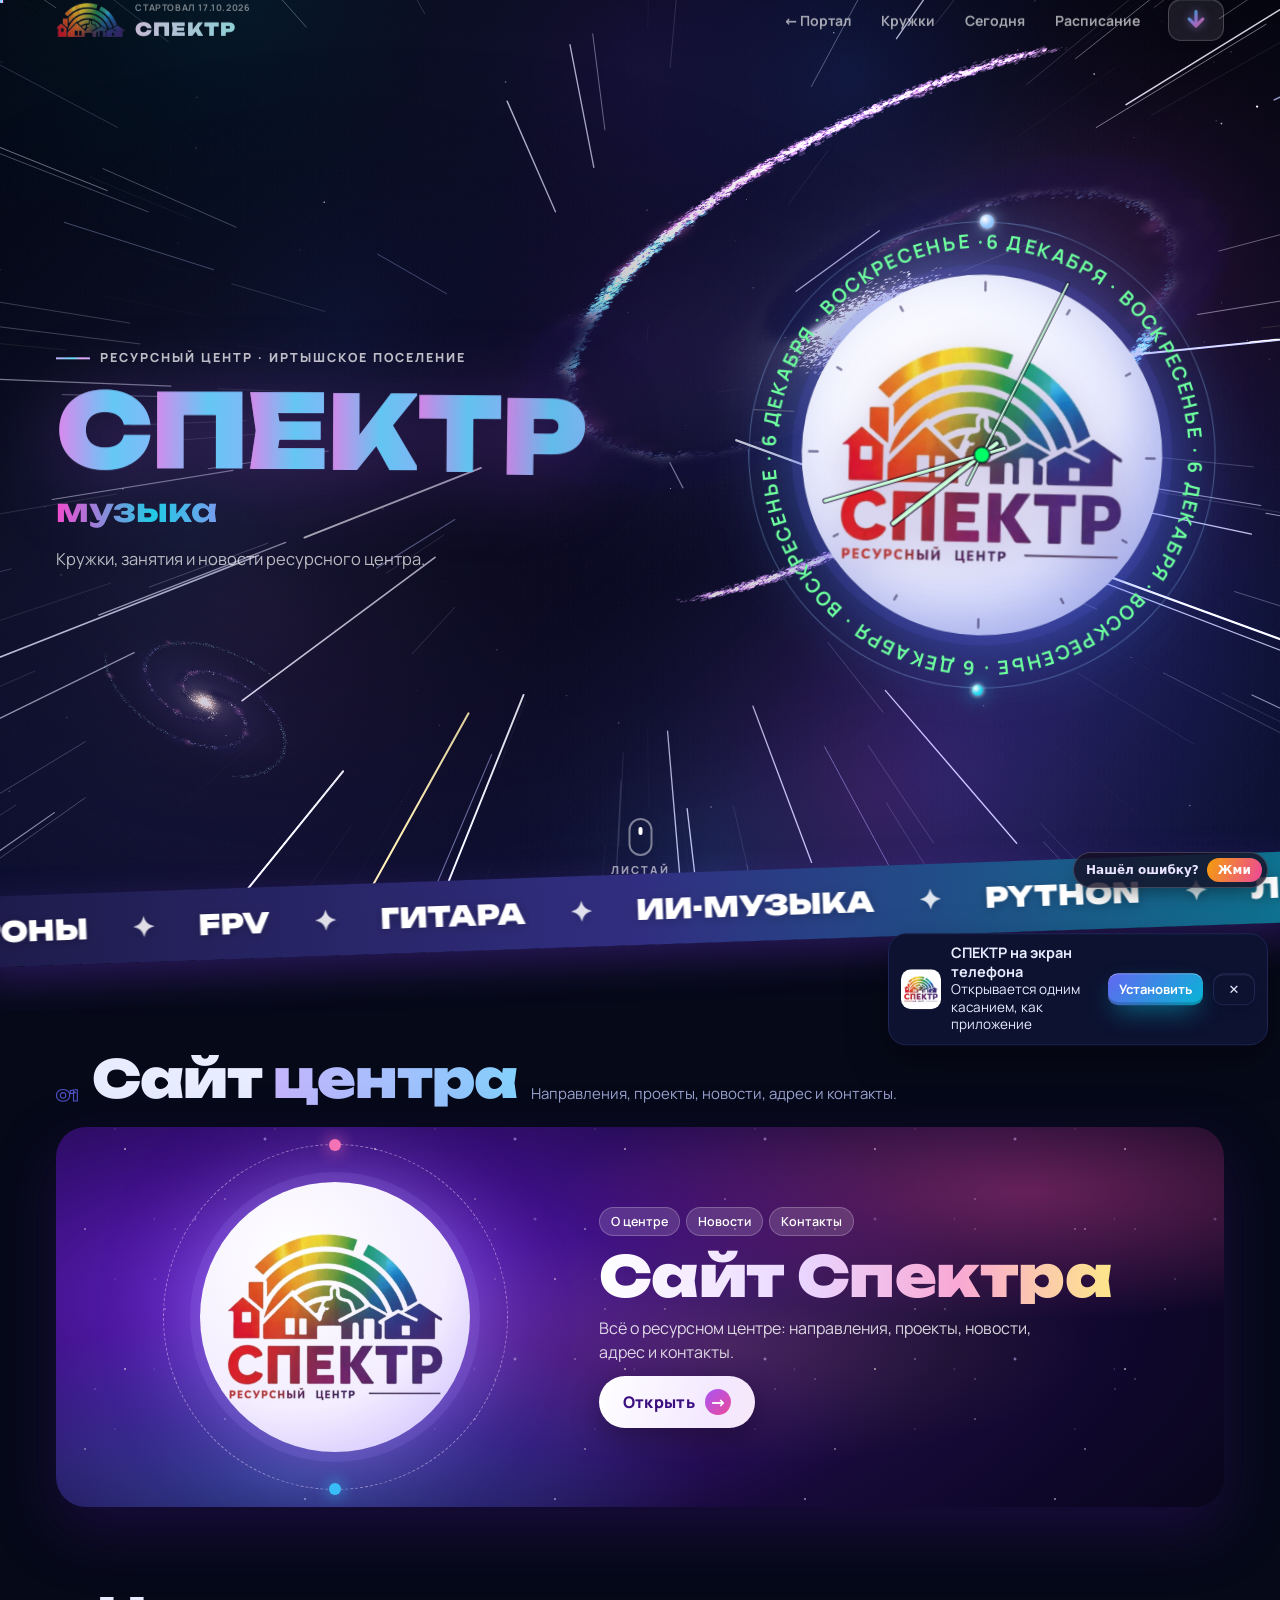
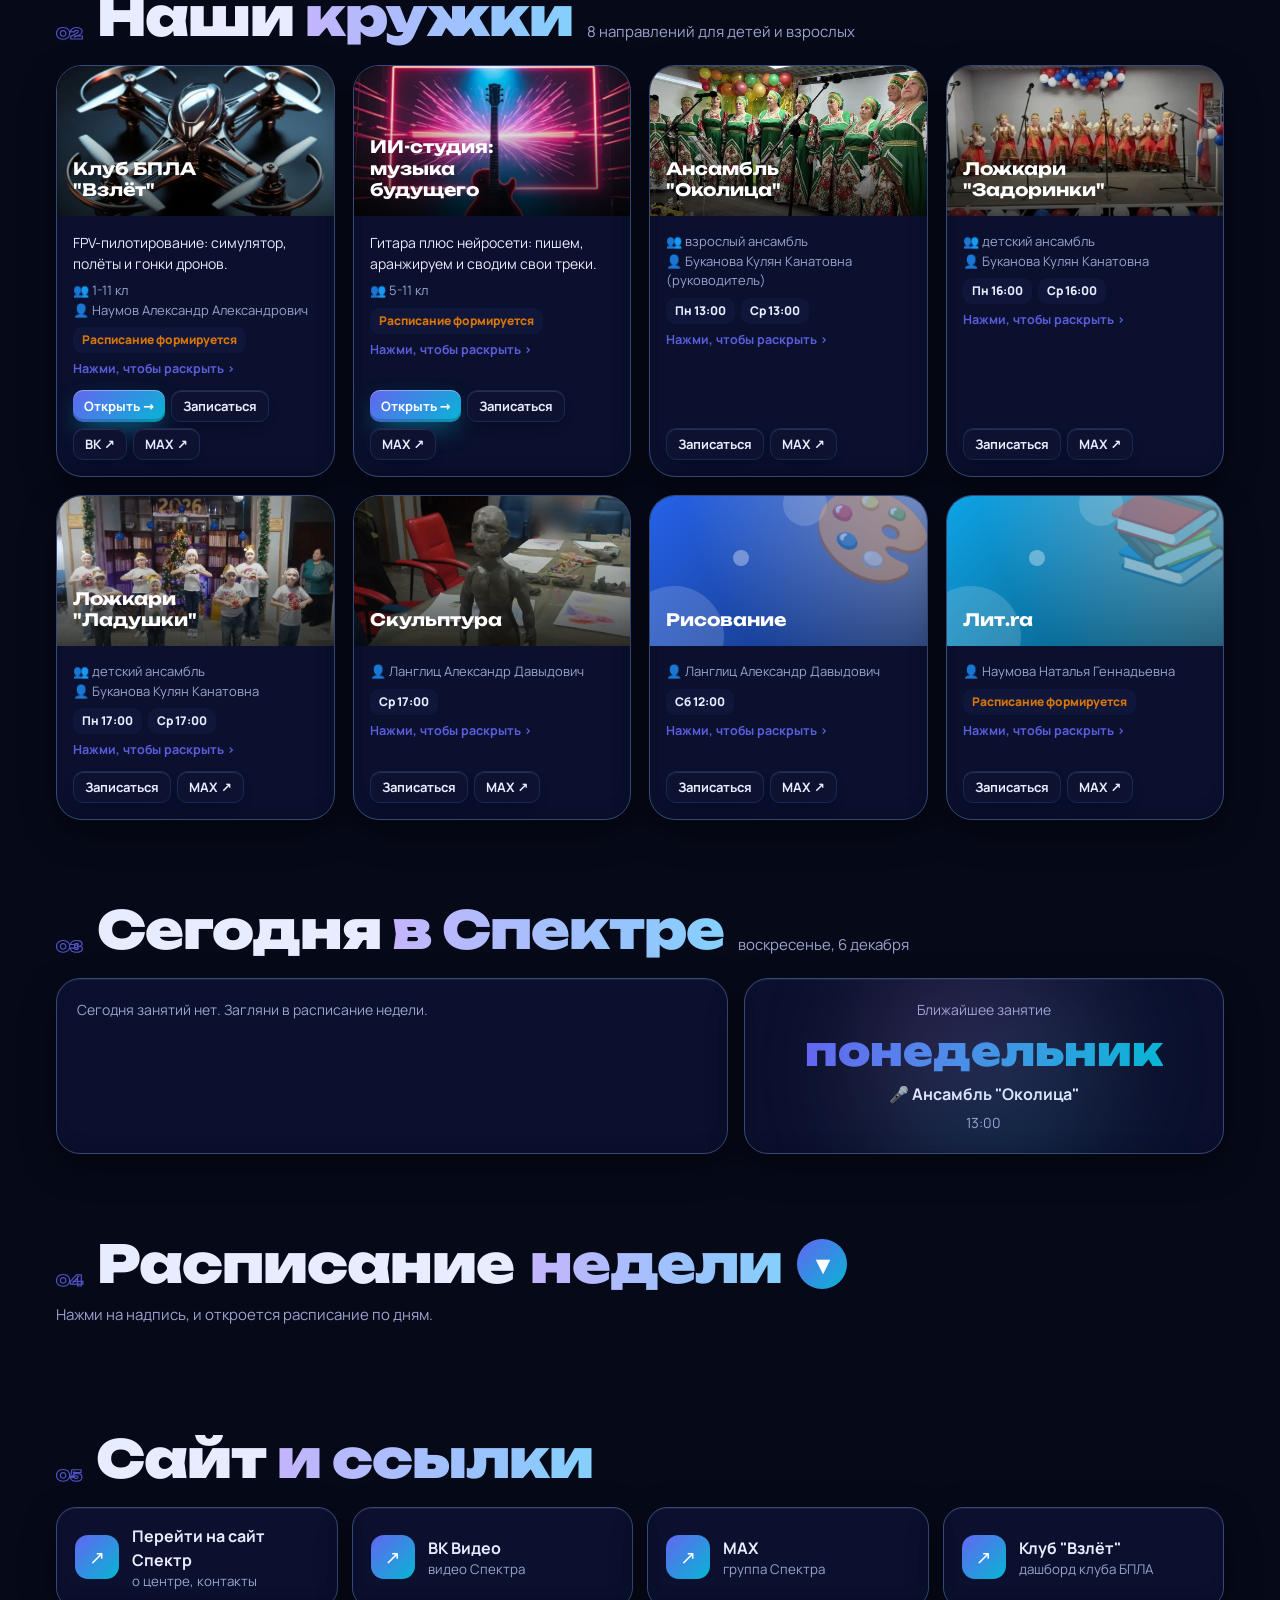
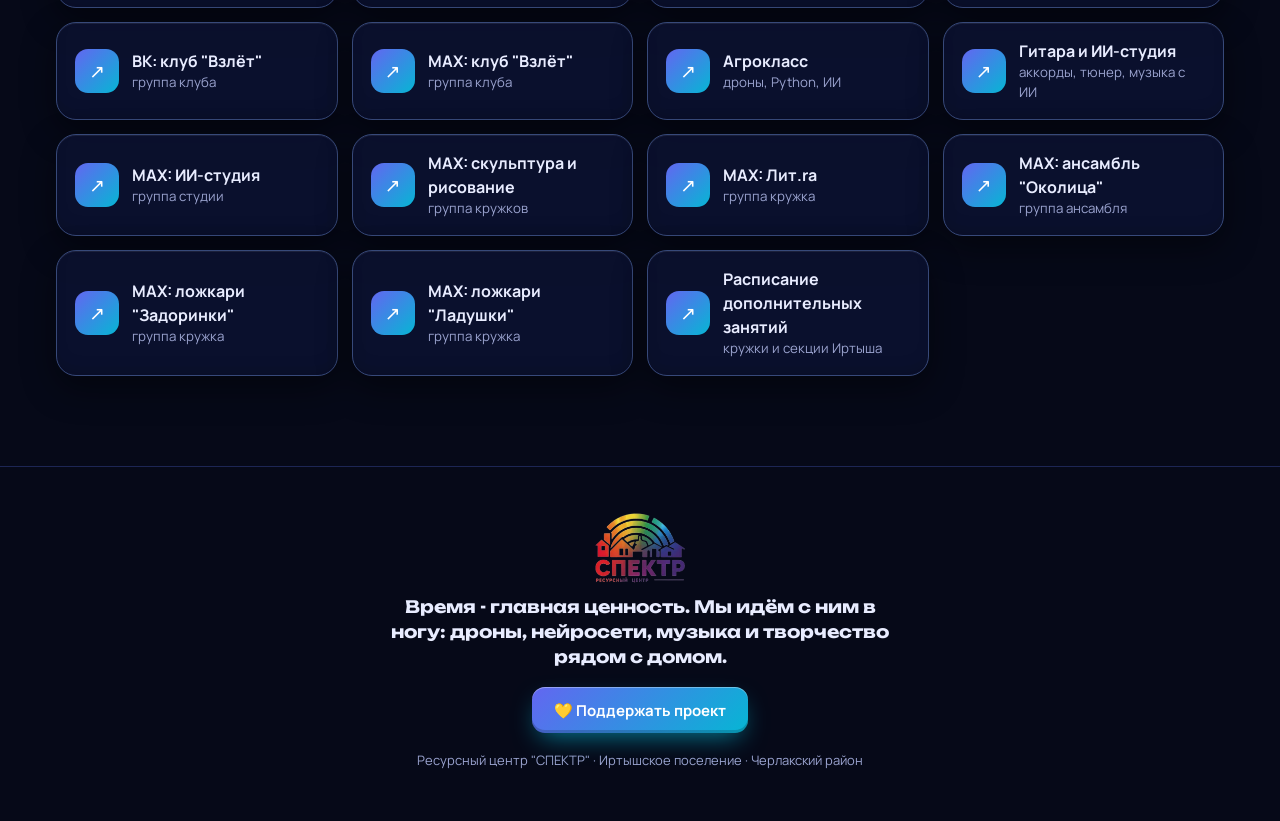
==== commit 96ed40df: "Кнопки ← Портал -> https://glebbelov85.gitverse.site/irtysh.html (промт 24) index.html и new.html, с" ====
--- a/index.html
+++ b/index.html
@@ -742,9 +742,9 @@
 <div class="cur"></div><div class="cur2"></div>
 
 <header id="hdr"><div class="wrap top">
-  <a class="irt" href="https://centrspektr.github.io/irtysh.html" title="Иртыш-портал">← Иртыш-портал</a>
+  <a class="irt" href="https://glebbelov85.gitverse.site/irtysh.html" title="Портал">← Портал</a>
   <a class="brand" id="brand" href="#top" aria-label="СПЕКТР - в начало"><img src="mark.webp" alt="СПЕКТР"><span class="bt"><small class="vis since">стартовал 17.10.2026</small><b>СПЕКТР</b><small class="vis" id="visC" hidden title="Посещения сайтов СПЕКТР"><svg viewBox="0 0 24 24" aria-hidden="true"><path d="M2 12s3.6-6.5 10-6.5S22 12 22 12s-3.6 6.5-10 6.5S2 12 2 12z"/><circle cx="12" cy="12" r="3"/></svg><i>0</i><span class="vl">посещений</span></small></span></a>
-  <nav class="mn"><a href="https://centrspektr.github.io/irtysh.html" title="Иртыш-портал">← Иртыш-портал</a><a href="#groupsT">Кружки</a><a href="#todayT" id="navToday">Сегодня</a><a href="#weekT">Расписание</a></nav>
+  <nav class="mn"><a href="https://glebbelov85.gitverse.site/irtysh.html" title="Портал">← Портал</a><a href="#groupsT">Кружки</a><a href="#todayT" id="navToday">Сегодня</a><a href="#weekT">Расписание</a></nav>
   <div class="tr" id="tr"><button class="ibtn" id="stBtn" style="display:none" title="Ученики и заявки" aria-label="Ученики и заявки">👥<b class="stc" id="stCnt" style="display:none"></b></button><button class="ibtn" id="bgBtn" style="display:none" title="Сообщения об ошибках" aria-label="Сообщения об ошибках">⚠<b class="stc" id="bgCnt" style="display:none"></b></button><div class="tdr" id="tdr"><button class="ibtn" id="lockBtn" style="display:none" title="Вход для редакторов" aria-label="Вход для редакторов">✎</button><button class="ibtn shb" id="shBtn" title="Поделиться, QR-код, установить на экран" aria-label="Поделиться и установить"><svg class="shico" viewBox="0 0 24 24" aria-hidden="true"><path d="M14 4.5 21 11l-7 6.5v-3.8c-5 0-8.3 1.5-11 5.3.9-5.4 3.9-10.4 11-11.3z"/></svg><span>Поделиться</span></button><button class="ibtn shb" id="inBtn" type="button" title="Установить на телефон как приложение" aria-label="Установить на телефон"><svg class="shico inl" viewBox="0 0 24 24" aria-hidden="true"><path d="M14 4.5 21 11l-7 6.5v-3.8c-5 0-8.3 1.5-11 5.3.9-5.4 3.9-10.4 11-11.3z"/></svg></button><button class="ibtn" id="themeBtn" hidden aria-hidden="true" tabindex="-1" style="display:none"></button></div><button class="ibtn gear" id="gearBtn" type="button" aria-expanded="false" aria-controls="tdr" title="Настройки" aria-label="Настройки"><span class="gi"><svg viewBox="0 0 24 24" width="24" height="24" aria-hidden="true"><defs><linearGradient id="gAr" x1="0" y1="0" x2="1" y2="1"><stop offset="0" stop-color="#22d3ee"/><stop offset=".5" stop-color="#a78bfa"/><stop offset="1" stop-color="#f472b6"/></linearGradient></defs><path d="M12 3.5v14M5.2 11.2 12 18l6.8-6.8" fill="none" stroke="url(#gAr)" stroke-width="3.2" stroke-linecap="round" stroke-linejoin="round"/></svg></span></button></div>
 </div></header>
 
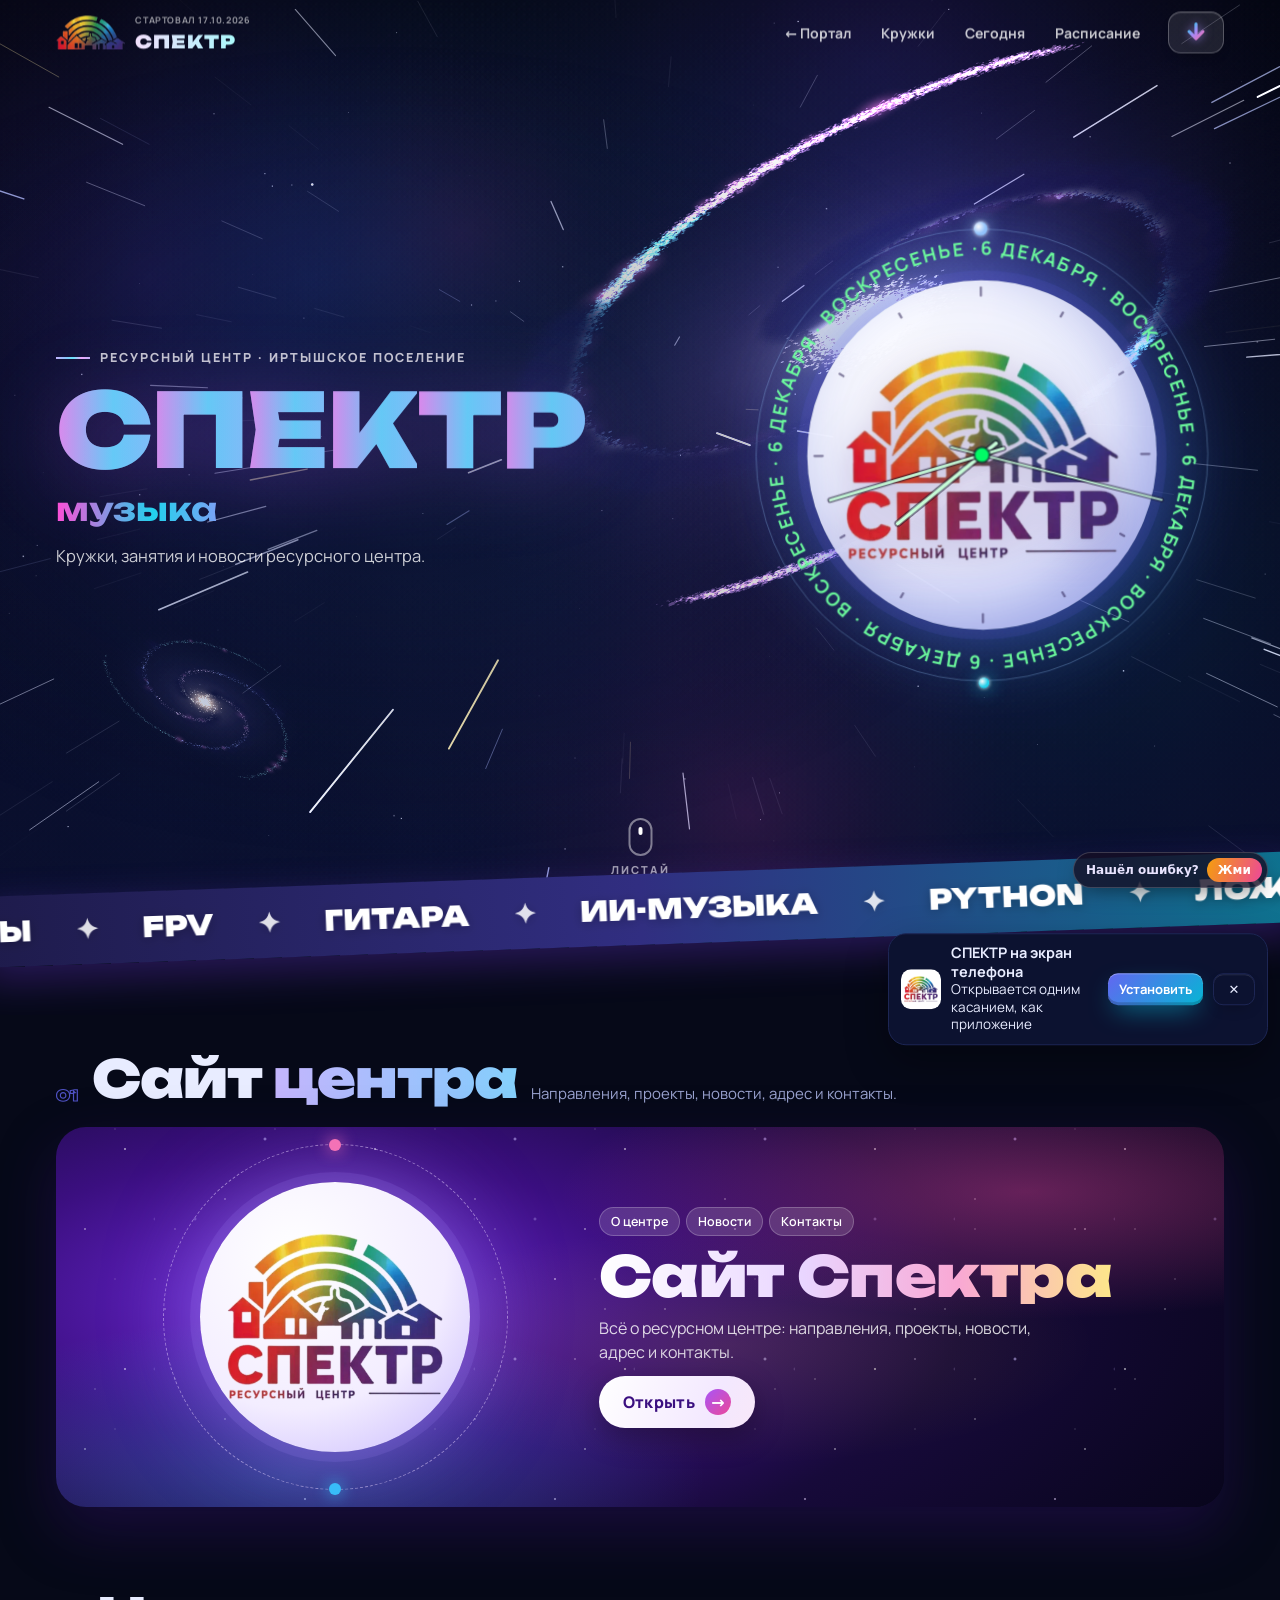
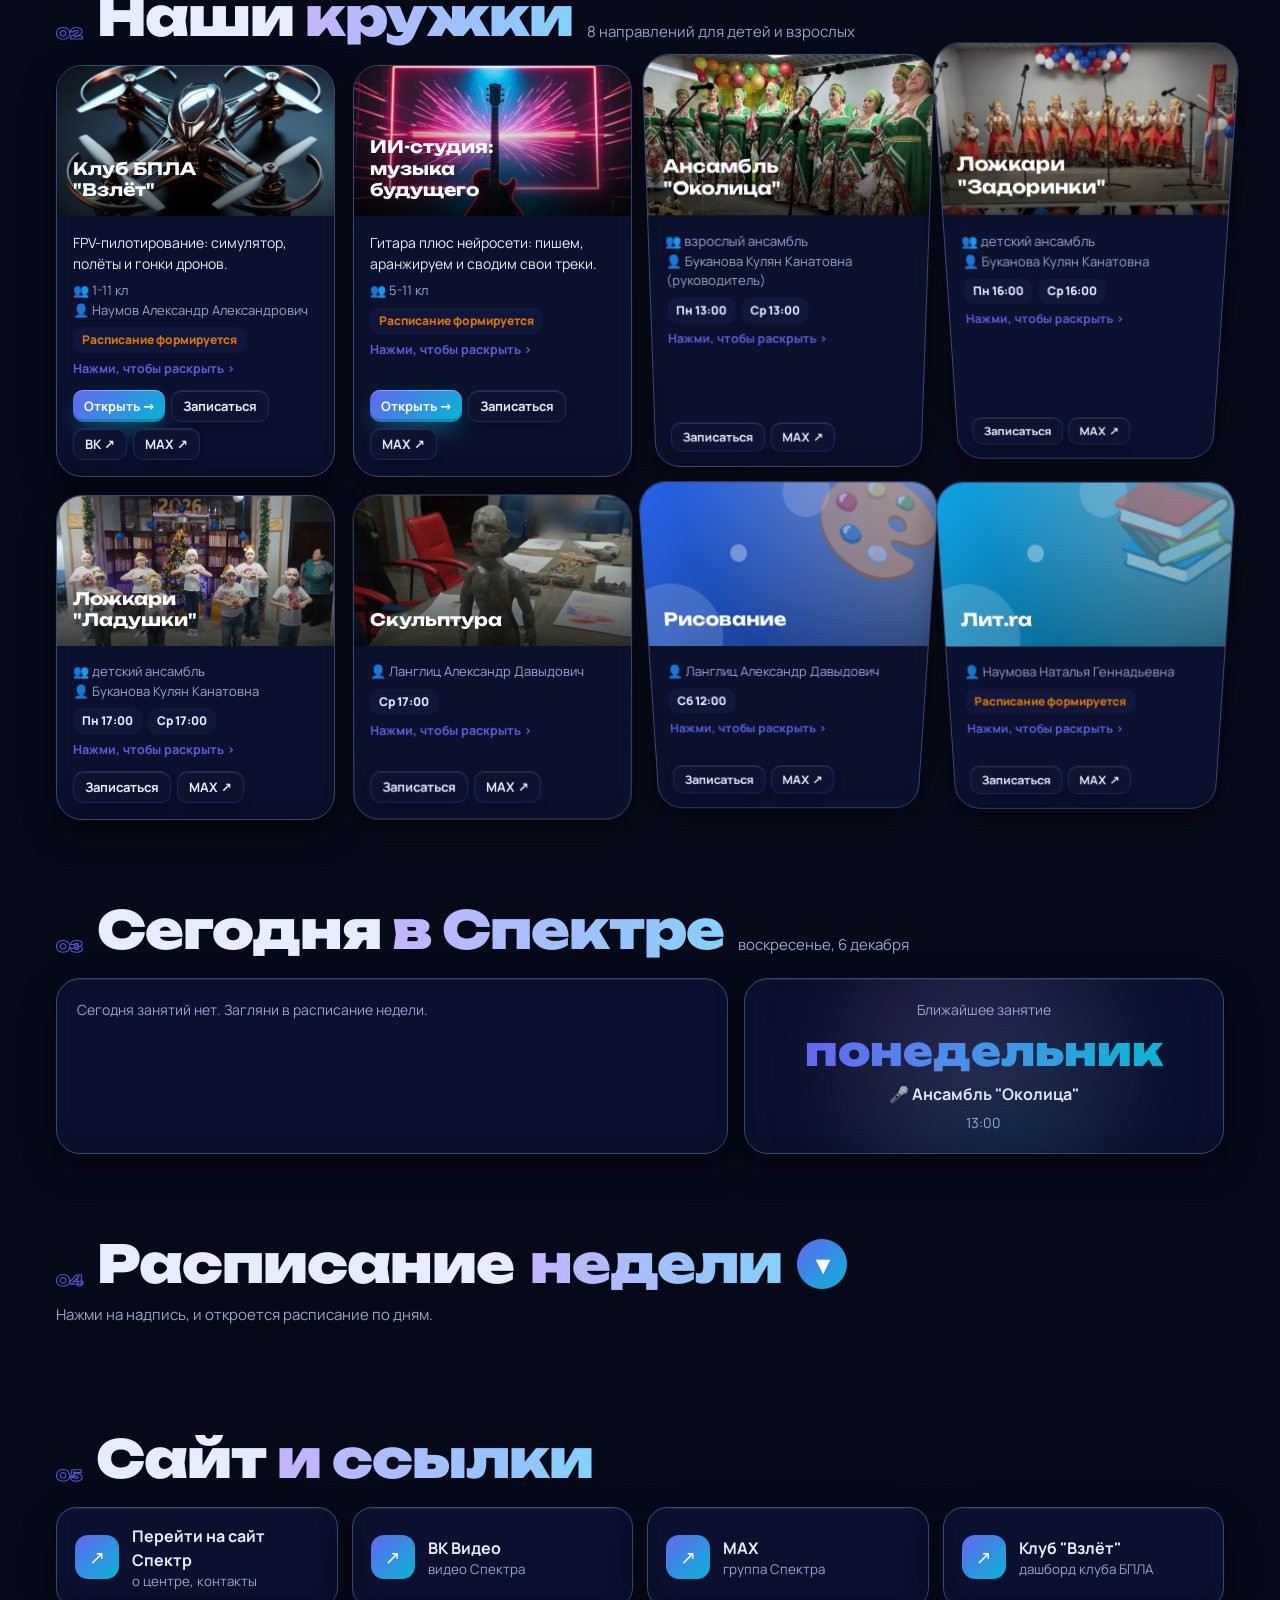
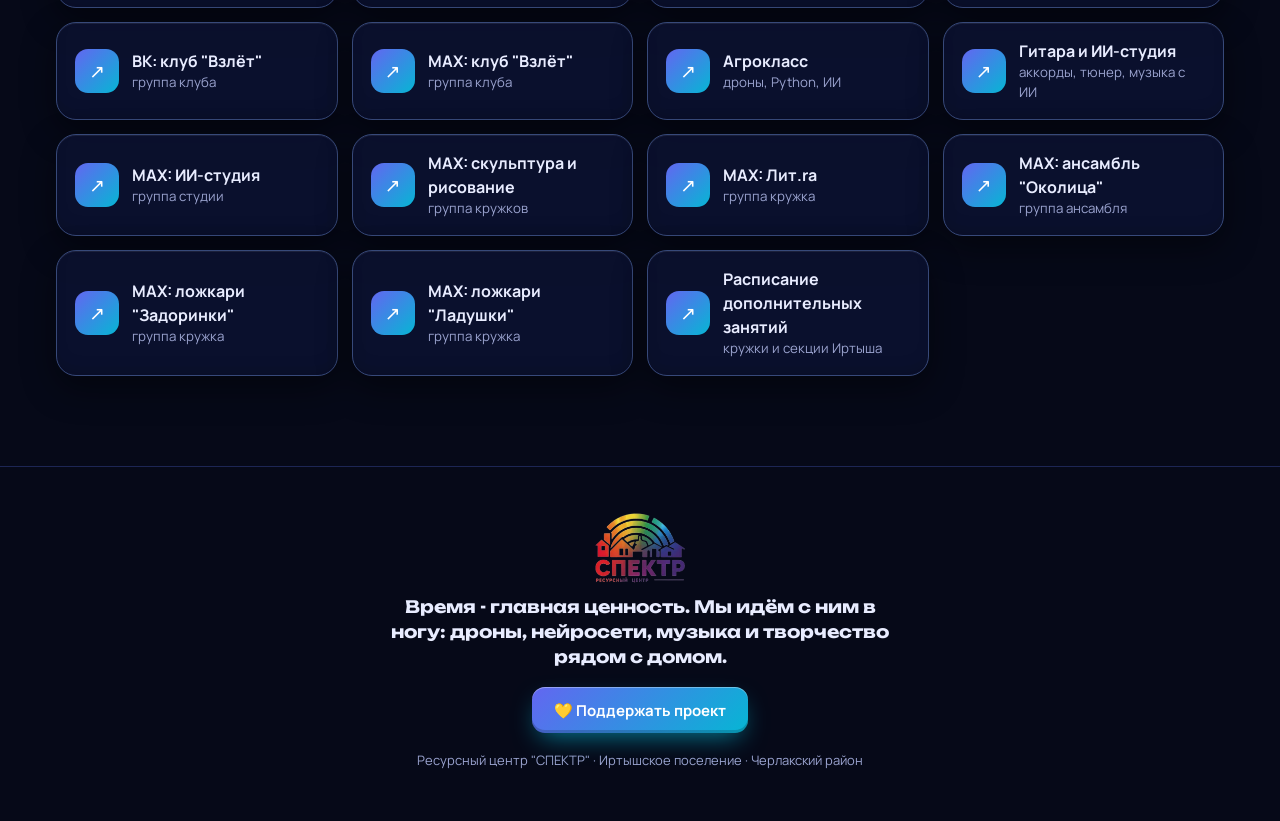
==== commit 6d61f7c6: "Кнопки ← Портал -> главный адрес портала https://glebbelov85.gitverse.site/ (промт 24, обновление) П" ====
--- a/index.html
+++ b/index.html
@@ -742,9 +742,9 @@
 <div class="cur"></div><div class="cur2"></div>
 
 <header id="hdr"><div class="wrap top">
-  <a class="irt" href="https://glebbelov85.gitverse.site/irtysh.html" title="Портал">← Портал</a>
+  <a class="irt" href="https://glebbelov85.gitverse.site/" title="Портал">← Портал</a>
   <a class="brand" id="brand" href="#top" aria-label="СПЕКТР - в начало"><img src="mark.webp" alt="СПЕКТР"><span class="bt"><small class="vis since">стартовал 17.10.2026</small><b>СПЕКТР</b><small class="vis" id="visC" hidden title="Посещения сайтов СПЕКТР"><svg viewBox="0 0 24 24" aria-hidden="true"><path d="M2 12s3.6-6.5 10-6.5S22 12 22 12s-3.6 6.5-10 6.5S2 12 2 12z"/><circle cx="12" cy="12" r="3"/></svg><i>0</i><span class="vl">посещений</span></small></span></a>
-  <nav class="mn"><a href="https://glebbelov85.gitverse.site/irtysh.html" title="Портал">← Портал</a><a href="#groupsT">Кружки</a><a href="#todayT" id="navToday">Сегодня</a><a href="#weekT">Расписание</a></nav>
+  <nav class="mn"><a href="https://glebbelov85.gitverse.site/" title="Портал">← Портал</a><a href="#groupsT">Кружки</a><a href="#todayT" id="navToday">Сегодня</a><a href="#weekT">Расписание</a></nav>
   <div class="tr" id="tr"><button class="ibtn" id="stBtn" style="display:none" title="Ученики и заявки" aria-label="Ученики и заявки">👥<b class="stc" id="stCnt" style="display:none"></b></button><button class="ibtn" id="bgBtn" style="display:none" title="Сообщения об ошибках" aria-label="Сообщения об ошибках">⚠<b class="stc" id="bgCnt" style="display:none"></b></button><div class="tdr" id="tdr"><button class="ibtn" id="lockBtn" style="display:none" title="Вход для редакторов" aria-label="Вход для редакторов">✎</button><button class="ibtn shb" id="shBtn" title="Поделиться, QR-код, установить на экран" aria-label="Поделиться и установить"><svg class="shico" viewBox="0 0 24 24" aria-hidden="true"><path d="M14 4.5 21 11l-7 6.5v-3.8c-5 0-8.3 1.5-11 5.3.9-5.4 3.9-10.4 11-11.3z"/></svg><span>Поделиться</span></button><button class="ibtn shb" id="inBtn" type="button" title="Установить на телефон как приложение" aria-label="Установить на телефон"><svg class="shico inl" viewBox="0 0 24 24" aria-hidden="true"><path d="M14 4.5 21 11l-7 6.5v-3.8c-5 0-8.3 1.5-11 5.3.9-5.4 3.9-10.4 11-11.3z"/></svg></button><button class="ibtn" id="themeBtn" hidden aria-hidden="true" tabindex="-1" style="display:none"></button></div><button class="ibtn gear" id="gearBtn" type="button" aria-expanded="false" aria-controls="tdr" title="Настройки" aria-label="Настройки"><span class="gi"><svg viewBox="0 0 24 24" width="24" height="24" aria-hidden="true"><defs><linearGradient id="gAr" x1="0" y1="0" x2="1" y2="1"><stop offset="0" stop-color="#22d3ee"/><stop offset=".5" stop-color="#a78bfa"/><stop offset="1" stop-color="#f472b6"/></linearGradient></defs><path d="M12 3.5v14M5.2 11.2 12 18l6.8-6.8" fill="none" stroke="url(#gAr)" stroke-width="3.2" stroke-linecap="round" stroke-linejoin="round"/></svg></span></button></div>
 </div></header>
 
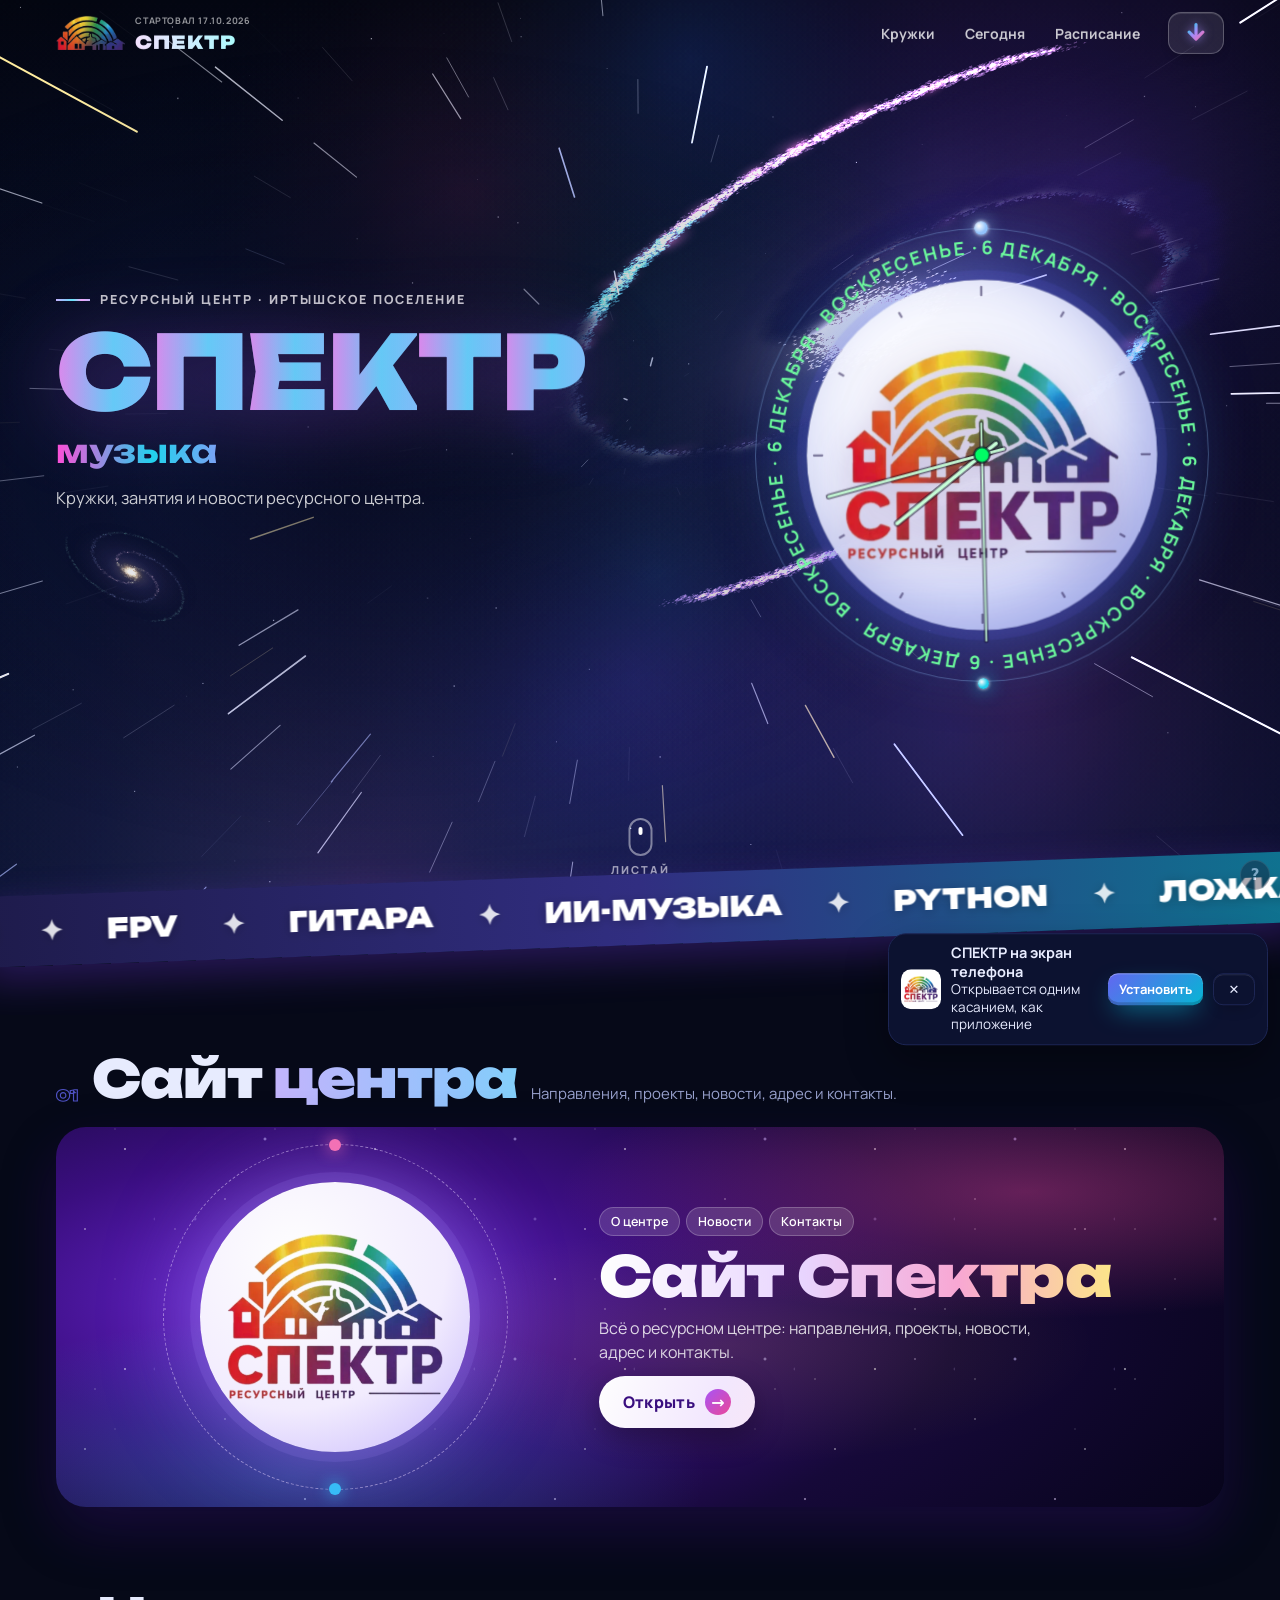
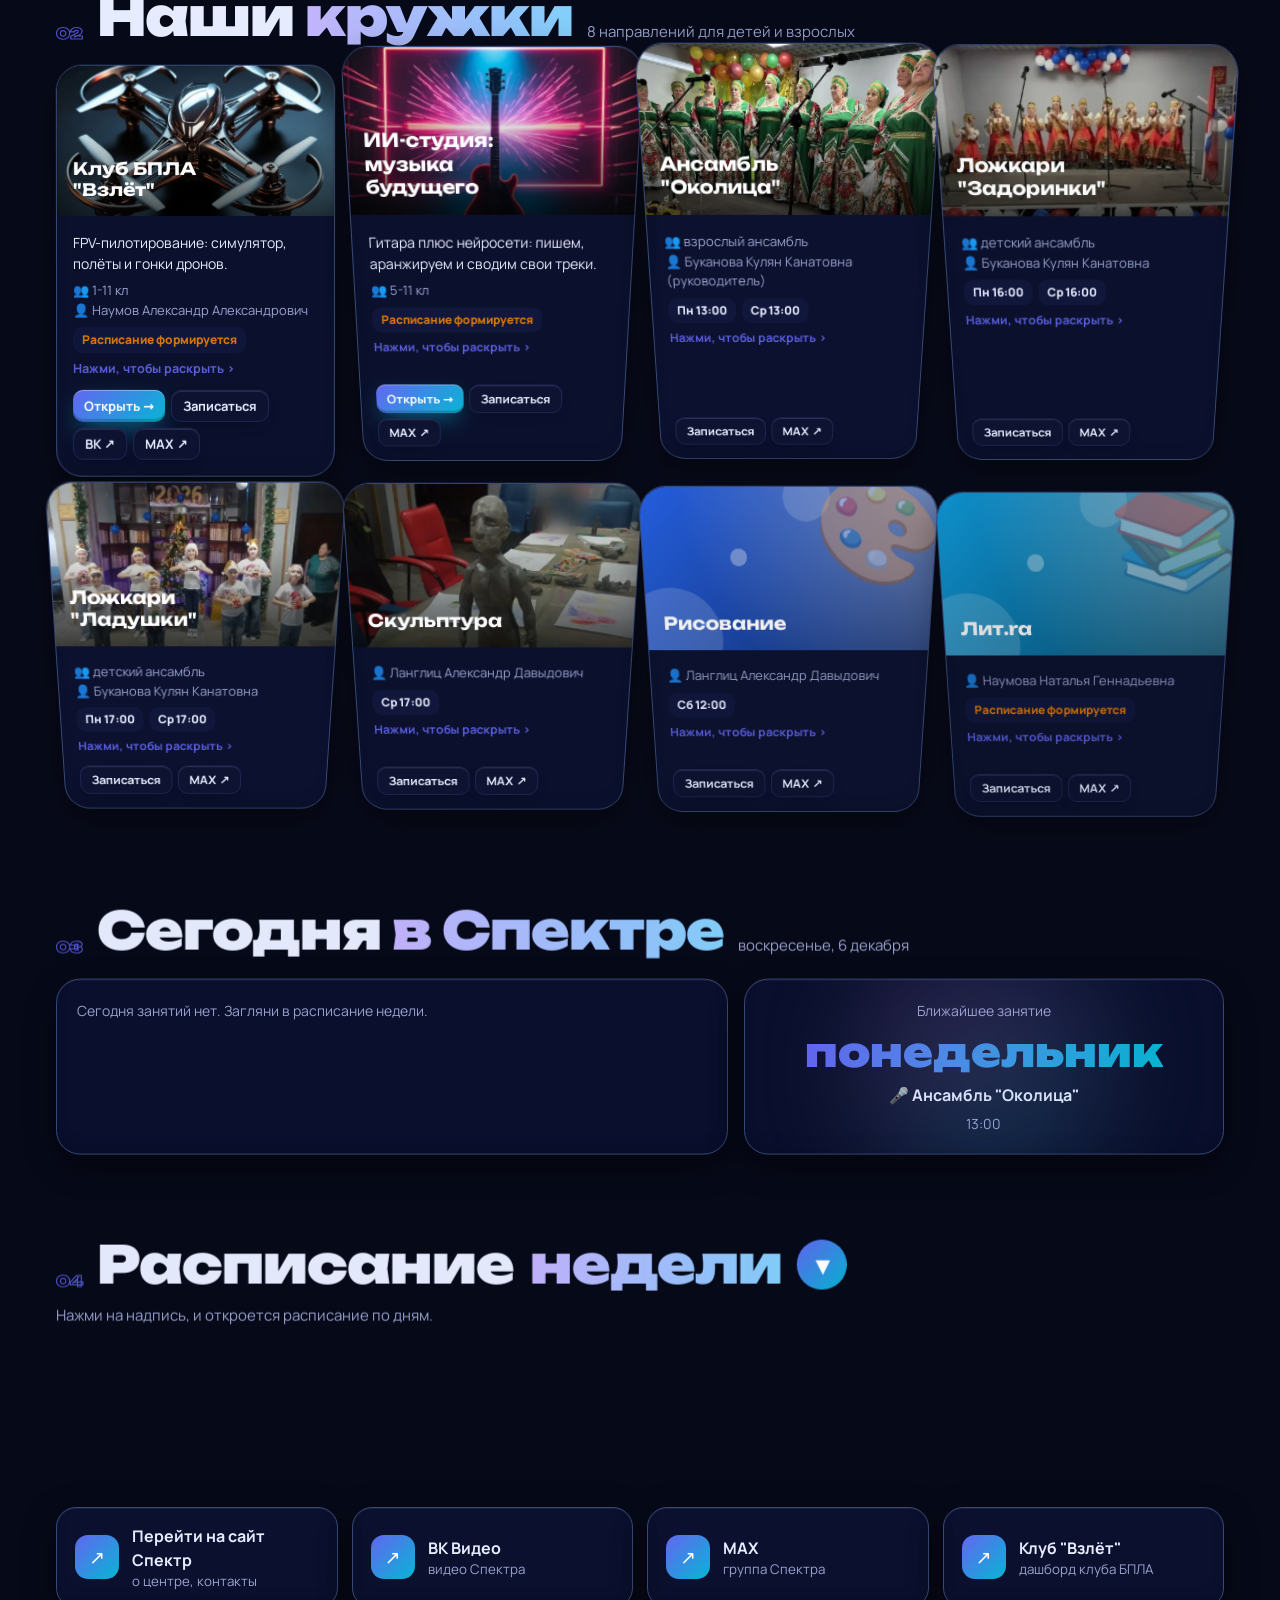
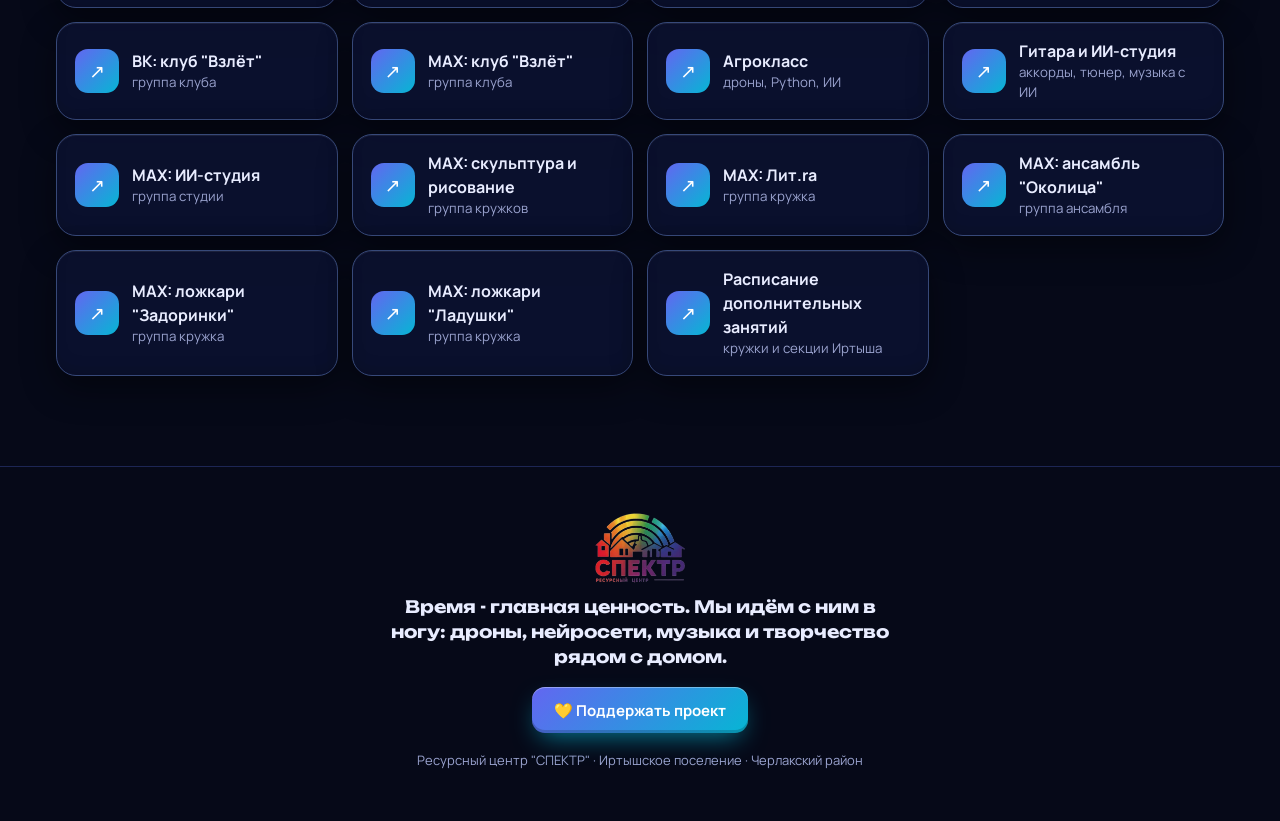
==== commit 5ef3f5e3: "ставь: index.html = new.html (портал удержанием на малой галактике, значок «?», фон fx2.js) Co-Autho" ====
--- a/index.html
+++ b/index.html
@@ -28,7 +28,8 @@
 <script src="perenos.js"></script>
 <script>/* вход на портал всегда в стиле Космос; дальше в этом визите стиль можно менять, клубы его подхватывают */
 try{if(!sessionStorage.getItem('spectr_in')){sessionStorage.setItem('spectr_in','1');localStorage.setItem('spectr_skin','space')}}catch(e){}</script>
-<script src="fx.js"></script>
+<script>window.FX_NO_G2=1;/* малую галактику рисует сама страница (#gal2) */</script>
+<script src="fx2.js"></script>
 <link href="fonts.css" rel="stylesheet">
 <style>
 :root{--r1:#f43f5e;--r2:#fb923c;--r3:#facc15;--r4:#22c55e;--r5:#06b6d4;--r6:#6366f1;--r7:#a855f7;--c1:#7c3aed;--c2:#db2777;
@@ -96,9 +97,12 @@
 .ibtn.lg{height:54px;padding:0 26px;font-size:15.5px;border-radius:16px}
 .ibtn.sm{height:32px;font-size:13px;padding:0 11px;border-radius:10px} .ibtn:disabled{opacity:.6;cursor:default}
 @media(max-width:820px){nav.mn{display:none}.tr{margin-left:auto}}
-/* ссылка на Иртыш-портал: на компьютере в меню шапки, на телефоне - под логотипом слева вверху */
-.irt{display:none}
-@media(max-width:820px){.top{position:relative}.irt{display:flex;position:absolute;left:16px;top:58px;align-items:center;padding:4px 10px;border-radius:999px;font-size:11.5px;font-weight:800;color:#fff;text-decoration:none;background:rgba(20,14,36,.55);border:1px solid rgba(255,255,255,.22);-webkit-backdrop-filter:blur(6px);backdrop-filter:blur(6px)}}
+/* вход на портал: удержание на маленькой галактике под текстом (без видимой кнопки); галактика - своя картинка, всегда на месте */
+.hero{-webkit-touch-callout:none}
+.gal2{position:relative;width:170px;height:110px;margin:6px 0 0 -10px;cursor:default;-webkit-user-select:none;user-select:none;-webkit-tap-highlight-color:transparent;touch-action:pan-y}
+.hero .gal2 canvas{position:absolute;inset:auto;z-index:0;left:50%;top:50%;width:160px;height:160px;margin:-80px 0 0 -80px;transform:rotate(29deg) scaleY(.55);mix-blend-mode:screen;opacity:.9;transition:opacity .9s ease-in,filter .9s ease-in;pointer-events:none}
+.hero .gal2.pt canvas{opacity:1;filter:brightness(1.45)}
+@media(max-width:820px){.gal2{width:140px;height:92px;margin-top:4px}.hero .gal2 canvas{width:130px;height:130px;margin:-65px 0 0 -65px}}
 /* ---- hero ---- */
 .hero{position:relative;min-height:100vh;min-height:100svh;display:flex;align-items:center;overflow:hidden;color:#fff;background:radial-gradient(120% 120% at 20% 0%,#2b0f63 0%,#0b0914 58%),#0b0914;isolation:isolate}
 .hero canvas{position:absolute;inset:0;width:100%;height:100%;z-index:-1}
@@ -742,9 +746,9 @@
 <div class="cur"></div><div class="cur2"></div>
 
 <header id="hdr"><div class="wrap top">
-  <a class="irt" href="https://glebbelov85.gitverse.site/" title="Портал">← Портал</a>
+  <a id="irtGo" href="https://glebbelov85.gitverse.site/" hidden tabindex="-1" aria-hidden="true"></a>
   <a class="brand" id="brand" href="#top" aria-label="СПЕКТР - в начало"><img src="mark.webp" alt="СПЕКТР"><span class="bt"><small class="vis since">стартовал 17.10.2026</small><b>СПЕКТР</b><small class="vis" id="visC" hidden title="Посещения сайтов СПЕКТР"><svg viewBox="0 0 24 24" aria-hidden="true"><path d="M2 12s3.6-6.5 10-6.5S22 12 22 12s-3.6 6.5-10 6.5S2 12 2 12z"/><circle cx="12" cy="12" r="3"/></svg><i>0</i><span class="vl">посещений</span></small></span></a>
-  <nav class="mn"><a href="https://glebbelov85.gitverse.site/" title="Портал">← Портал</a><a href="#groupsT">Кружки</a><a href="#todayT" id="navToday">Сегодня</a><a href="#weekT">Расписание</a></nav>
+  <nav class="mn"><a href="#groupsT">Кружки</a><a href="#todayT" id="navToday">Сегодня</a><a href="#weekT">Расписание</a></nav>
   <div class="tr" id="tr"><button class="ibtn" id="stBtn" style="display:none" title="Ученики и заявки" aria-label="Ученики и заявки">👥<b class="stc" id="stCnt" style="display:none"></b></button><button class="ibtn" id="bgBtn" style="display:none" title="Сообщения об ошибках" aria-label="Сообщения об ошибках">⚠<b class="stc" id="bgCnt" style="display:none"></b></button><div class="tdr" id="tdr"><button class="ibtn" id="lockBtn" style="display:none" title="Вход для редакторов" aria-label="Вход для редакторов">✎</button><button class="ibtn shb" id="shBtn" title="Поделиться, QR-код, установить на экран" aria-label="Поделиться и установить"><svg class="shico" viewBox="0 0 24 24" aria-hidden="true"><path d="M14 4.5 21 11l-7 6.5v-3.8c-5 0-8.3 1.5-11 5.3.9-5.4 3.9-10.4 11-11.3z"/></svg><span>Поделиться</span></button><button class="ibtn shb" id="inBtn" type="button" title="Установить на телефон как приложение" aria-label="Установить на телефон"><svg class="shico inl" viewBox="0 0 24 24" aria-hidden="true"><path d="M14 4.5 21 11l-7 6.5v-3.8c-5 0-8.3 1.5-11 5.3.9-5.4 3.9-10.4 11-11.3z"/></svg></button><button class="ibtn" id="themeBtn" hidden aria-hidden="true" tabindex="-1" style="display:none"></button></div><button class="ibtn gear" id="gearBtn" type="button" aria-expanded="false" aria-controls="tdr" title="Настройки" aria-label="Настройки"><span class="gi"><svg viewBox="0 0 24 24" width="24" height="24" aria-hidden="true"><defs><linearGradient id="gAr" x1="0" y1="0" x2="1" y2="1"><stop offset="0" stop-color="#22d3ee"/><stop offset=".5" stop-color="#a78bfa"/><stop offset="1" stop-color="#f472b6"/></linearGradient></defs><path d="M12 3.5v14M5.2 11.2 12 18l6.8-6.8" fill="none" stroke="url(#gAr)" stroke-width="3.2" stroke-linecap="round" stroke-linejoin="round"/></svg></span></button></div>
 </div></header>
 
@@ -756,6 +760,7 @@
       <h1 class="big" id="bigT">СПЕКТР</h1>
       <p class="rot hx"><span id="rotw" class="rw">гонки на дронах</span><button class="ibtn sm ed rwed" id="rwEdit" type="button">✎ Слова</button></p>
       <p class="lead hx">Кружки, занятия и новости ресурсного центра.</p>
+      <div class="gal2" id="gal2" aria-hidden="true"><canvas width="320" height="320"></canvas></div>
       <div class="chips" id="heroChips" style="display:none"></div>
     </div>
     <div class="lw" id="lw"><div class="ring"></div><div class="orb"></div><div class="disc"></div><svg class="dr" viewBox="0 0 100 100" aria-hidden="true"><defs><path id="lwp" d="M50 5.7A44.3 44.3 0 1 1 49.99 5.7"/></defs><text><textPath href="#lwp" startOffset="0" id="lwt"></textPath></text></svg><img src="logo.webp" alt="Логотип ресурсного центра СПЕКТР"><svg class="lwh" viewBox="0 0 100 100" role="img" aria-label="Часы"><g class="tk"><line x1="50" y1="13" x2="50" y2="14.799999999999997" transform="rotate(0 50 50)"/><line x1="50" y1="13.799999999999997" x2="50" y2="14.799999999999997" transform="rotate(30 50 50)"/><line x1="50" y1="13.799999999999997" x2="50" y2="14.799999999999997" transform="rotate(60 50 50)"/><line x1="50" y1="13" x2="50" y2="14.799999999999997" transform="rotate(90 50 50)"/><line x1="50" y1="13.799999999999997" x2="50" y2="14.799999999999997" transform="rotate(120 50 50)"/><line x1="50" y1="13.799999999999997" x2="50" y2="14.799999999999997" transform="rotate(150 50 50)"/><line x1="50" y1="13" x2="50" y2="14.799999999999997" transform="rotate(180 50 50)"/><line x1="50" y1="13.799999999999997" x2="50" y2="14.799999999999997" transform="rotate(210 50 50)"/><line x1="50" y1="13.799999999999997" x2="50" y2="14.799999999999997" transform="rotate(240 50 50)"/><line x1="50" y1="13" x2="50" y2="14.799999999999997" transform="rotate(270 50 50)"/><line x1="50" y1="13.799999999999997" x2="50" y2="14.799999999999997" transform="rotate(300 50 50)"/><line x1="50" y1="13.799999999999997" x2="50" y2="14.799999999999997" transform="rotate(330 50 50)"/></g><g class="hg"><line class="u" x1="50" y1="54" x2="50" y2="26"/><line class="m h1" x1="50" y1="54" x2="50" y2="26"/></g><g class="hg"><line class="u" x1="50" y1="55" x2="50" y2="15"/><line class="m h2" x1="50" y1="55" x2="50" y2="15"/></g><g class="hg"><line class="u" x1="50" y1="57" x2="50" y2="9"/><line class="m h3" x1="50" y1="57" x2="50" y2="9"/></g><circle class="cap" cx="50" cy="50" r="1.7"/></svg></div>
@@ -1238,7 +1243,7 @@
 /* плашка "БЕТА" на дашбордах Взлёта и студии (put.js): текст хранится здесь, запись "бета-плашка"; дашборды подхватывают его в течение часа */
 const BT_TAG='бета-плашка', BT_DEF={h:'Дашборд в бета-версии: тестируем вместе',top:'Ребята, вы первые! Дашборд ещё дорабатывается, и вы помогаете его тестировать.',
   li:['Очки иногда могут обнуляться, а задания меняться.','Заявки подтверждаем быстро.','У заданий курса есть кнопки 👍 и 👎. Понравилось - жми 👍, скучно или непонятно - 👎. По ним тренер правит и меняет задания.','Вместе сделаем удобное место для зачётов, рейтинга, тестов, тренировок и шпаргалок.'],
-  bot:'Что-то не работает или есть идея? Жми "Нашёл ошибку?" внизу справа.'};
+  bot:'Что-то не работает или есть идея? Нажми значок «?» внизу справа.'};
 const btItem=()=>D.news.find(x=>x.date===BT_TAG);
 function btData(){const it=btItem();if(it)try{const o=JSON.parse(it.text);if(o&&o.h&&Array.isArray(o.li))return o}catch(e){}return BT_DEF}
 $('#btEdit').onclick=()=>{if(!canEdit())return;const d=btData();
@@ -1404,6 +1409,33 @@
 
 /* ---------- шарики и бегущая строка: можно поймать пальцем ---------- */
 /* логотип с шариками: крути пальцем, после отпускания крутится по инерции и плавно замедляется */
+(function(){/* портал: удержание ~0,9 с на маленькой галактике под текстом «Кружки, занятия и новости» */
+  const gal=$('#gal2'),go=$('#irtGo');if(!gal||!go)return;
+  /* рисуем галактику сами (как в fx.js), чтобы она всегда стояла под текстом */
+  (function draw(){const cv=gal.querySelector('canvas'),g=cv&&cv.getContext('2d');if(!g)return;let sd=20261118;
+    const rnd=()=>{sd=(sd+0x6D2B79F5)|0;let t=Math.imul(sd^(sd>>>15),1|sd);t=(t+Math.imul(t^(t>>>7),61|t))^t;return((t^(t>>>14))>>>0)/4294967296},
+      gauss=()=>(rnd()+rnd()+rnd()-1.5)/1.5,w=cv.width,c=w/2,Rr=w*.46,k=w/360,arms=3,n=3600,TAU=Math.PI*2,
+      pal=['#fef3c7','#fbcfe8','#a5b4fc','#99f6e4'];
+    const hg=g.createRadialGradient(c,c,0,c,c,Rr);hg.addColorStop(0,'rgba(255,225,190,.30)');hg.addColorStop(.35,'rgba(150,130,240,.10)');hg.addColorStop(1,'rgba(0,0,0,0)');g.fillStyle=hg;g.fillRect(0,0,w,w);
+    g.globalCompositeOperation='lighter';
+    for(let i=0;i<n;i++){const arm=i%arms,r=Math.pow(rnd(),.6),a=arm*TAU/arms+r*5.2+gauss()*.26*(1-r*.5),rr=r*Rr,
+      x=c+Math.cos(a)*rr+gauss()*3*k,y=c+Math.sin(a)*rr+gauss()*3*k,s=(rnd()<.03?2.4:rnd()+.35)*Math.max(.8,k*.9);
+      g.globalAlpha=(1-r*.6)*(.3+rnd()*.6);g.fillStyle=pal[Math.min(pal.length-1,(r*pal.length)|0)];g.fillRect(x,y,s,s)}
+    for(let i=0;i<n/5;i++){const rb=Math.abs(gauss())*Rr*.22,ab=rnd()*TAU;g.globalAlpha=.25+rnd()*.5;g.fillStyle=rnd()<.6?'#fde7c2':'#fff';g.fillRect(c+Math.cos(ab)*rb,c+Math.sin(ab)*rb,1.2,1.2)}
+    const cg=g.createRadialGradient(c,c,0,c,c,Rr*.2);cg.addColorStop(0,'rgba(255,248,230,1)');cg.addColorStop(.25,'rgba(255,214,160,.7)');cg.addColorStop(1,'rgba(0,0,0,0)');g.globalAlpha=1;g.fillStyle=cg;g.fillRect(0,0,w,w);
+    if(!matchMedia('(prefers-reduced-motion: reduce)').matches&&cv.animate)cv.animate([{transform:'rotate(29deg) scaleY(.55) rotate(0deg)'},{transform:'rotate(29deg) scaleY(.55) rotate(-360deg)'}],{duration:90000,iterations:Infinity});
+  })();
+  let t=0,sx=0,sy=0;const stop=()=>{clearTimeout(t);t=0;gal.classList.remove('pt')};
+  gal.addEventListener('contextmenu',e=>e.preventDefault());
+  gal.addEventListener('pointerdown',e=>{if(e.button>0)return;stop();sx=e.clientX;sy=e.clientY;gal.classList.add('pt');
+    t=setTimeout(()=>{stop();try{navigator.vibrate&&navigator.vibrate(25)}catch(_){}location.href=go.href},900)});
+  gal.addEventListener('pointermove',e=>{if(t&&Math.hypot(e.clientX-sx,e.clientY-sy)>12)stop()});
+  /* на телефоне браузер при удержании шлёт pointercancel (долгое нажатие) - его не считаем отменой */
+  gal.addEventListener('pointerup',stop);gal.addEventListener('pointerleave',e=>{if(e.pointerType==='mouse')stop()});
+  gal.addEventListener('touchmove',e=>{const p=e.touches[0];if(t&&p&&Math.hypot(p.clientX-sx,p.clientY-sy)>12)stop()},{passive:true});
+  gal.addEventListener('touchend',stop);
+  addEventListener('scroll',stop,{passive:true});
+})();
 (function(){const lw=$('#lw');if(!lw)return;const parts=[lw.querySelector('.ring'),lw.querySelector('.orb'),lw.querySelector('.dr')].filter(Boolean),img=lw.querySelector('img');
   let A=0,I=0,w=0,held=false,id=null,pa=0,pt=0,run=false,lt=0;lw._w=()=>w;lw._h=()=>held;
   const ang=e=>{const r=lw.getBoundingClientRect();return Math.atan2(e.clientY-r.top-r.height/2,e.clientX-r.left-r.width/2)*57.2958};
@@ -1598,6 +1630,6 @@
   if(location.hash==='#podderzhka'||/[?&]podderzhka\b/.test(location.search))setTimeout(open,700);
 })();
 </script>
-<script src="oshibka.js" data-site="spectr" defer></script>
+<script src="oshibka2.js" data-site="spectr" defer></script>
 </body>
 </html>
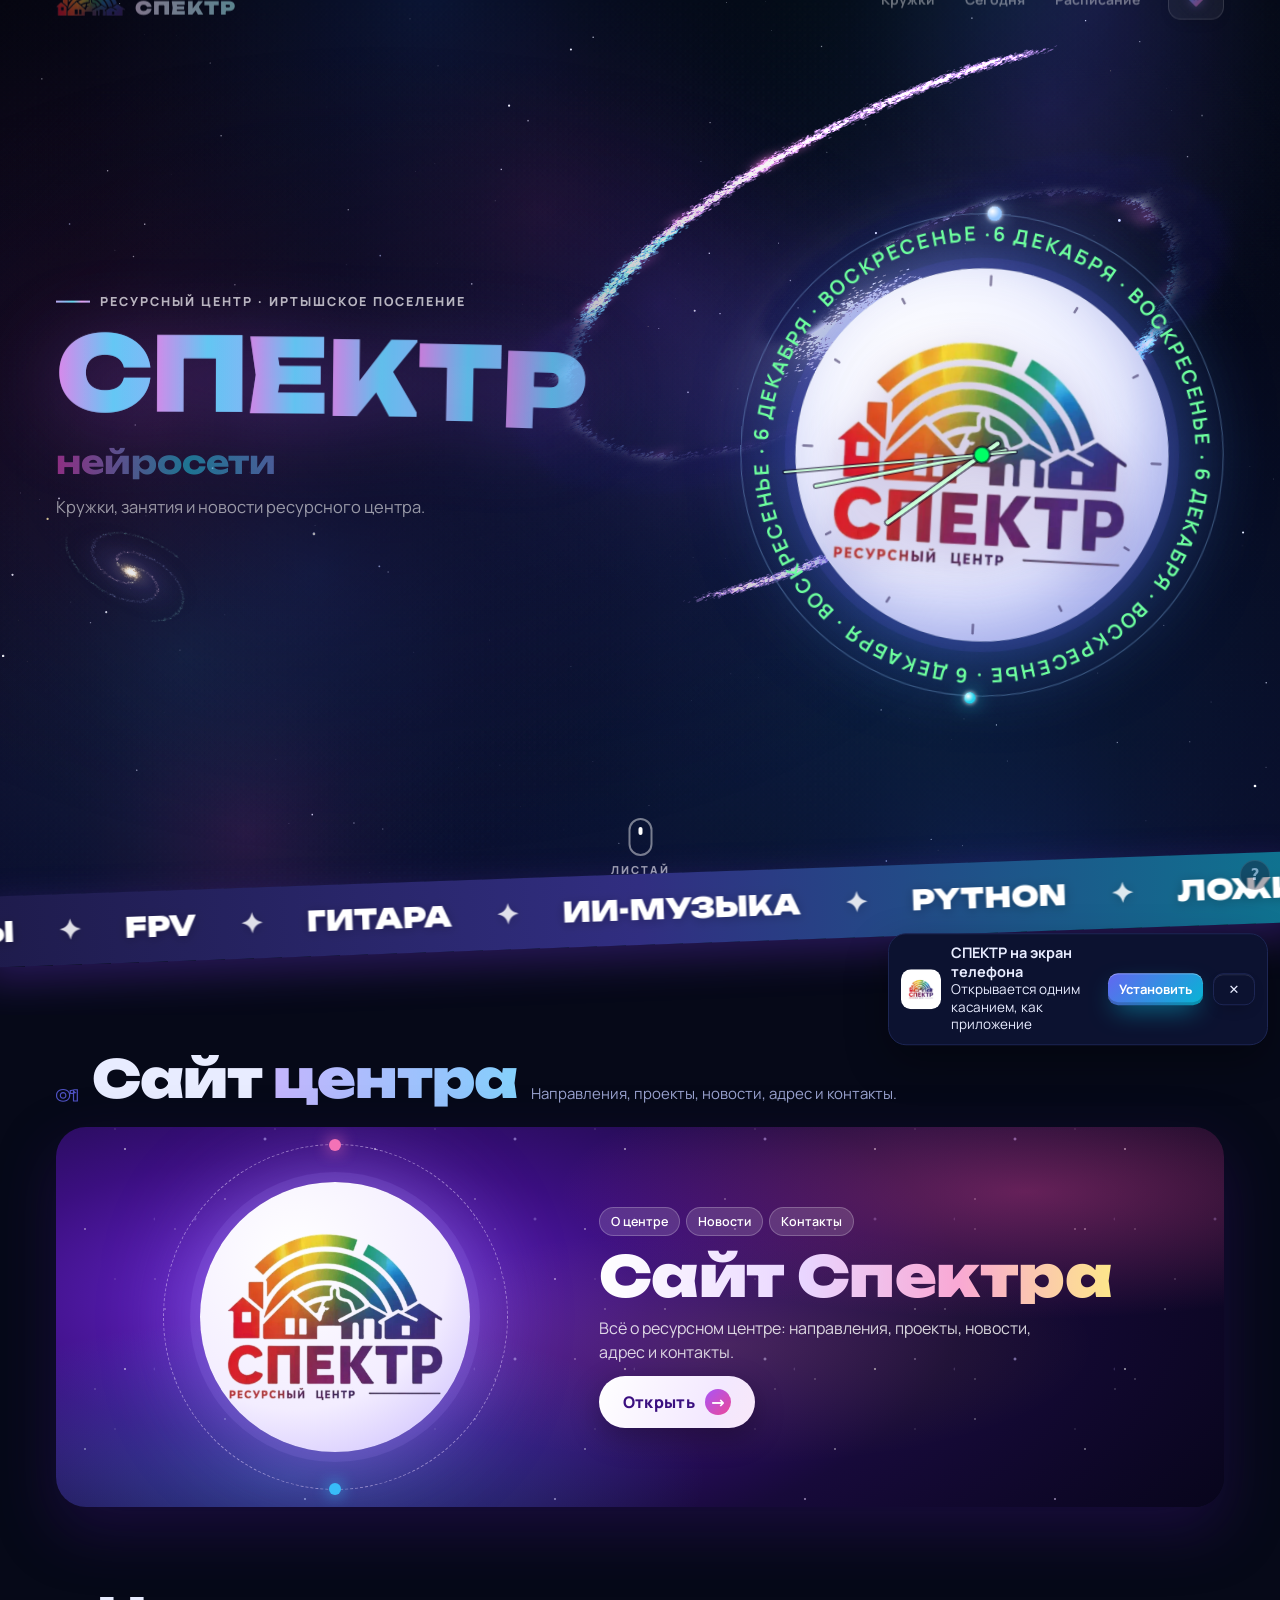
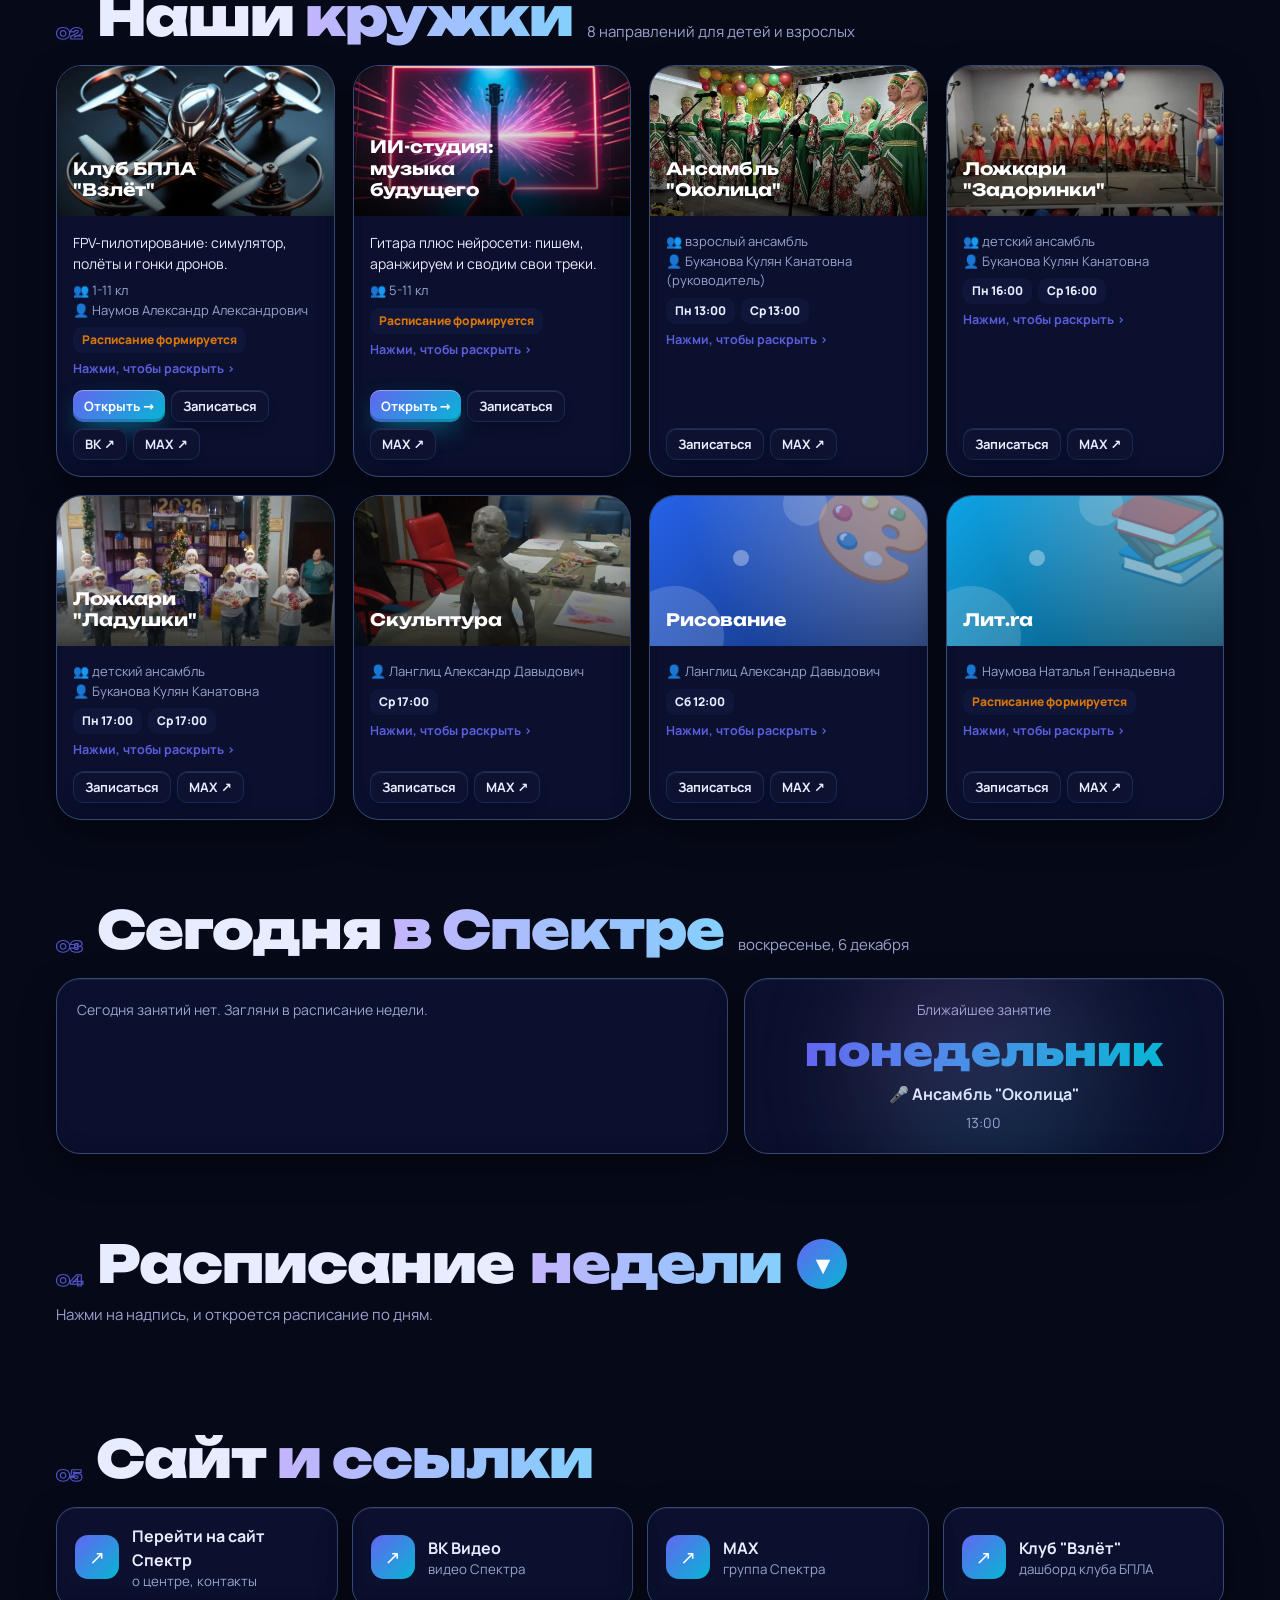
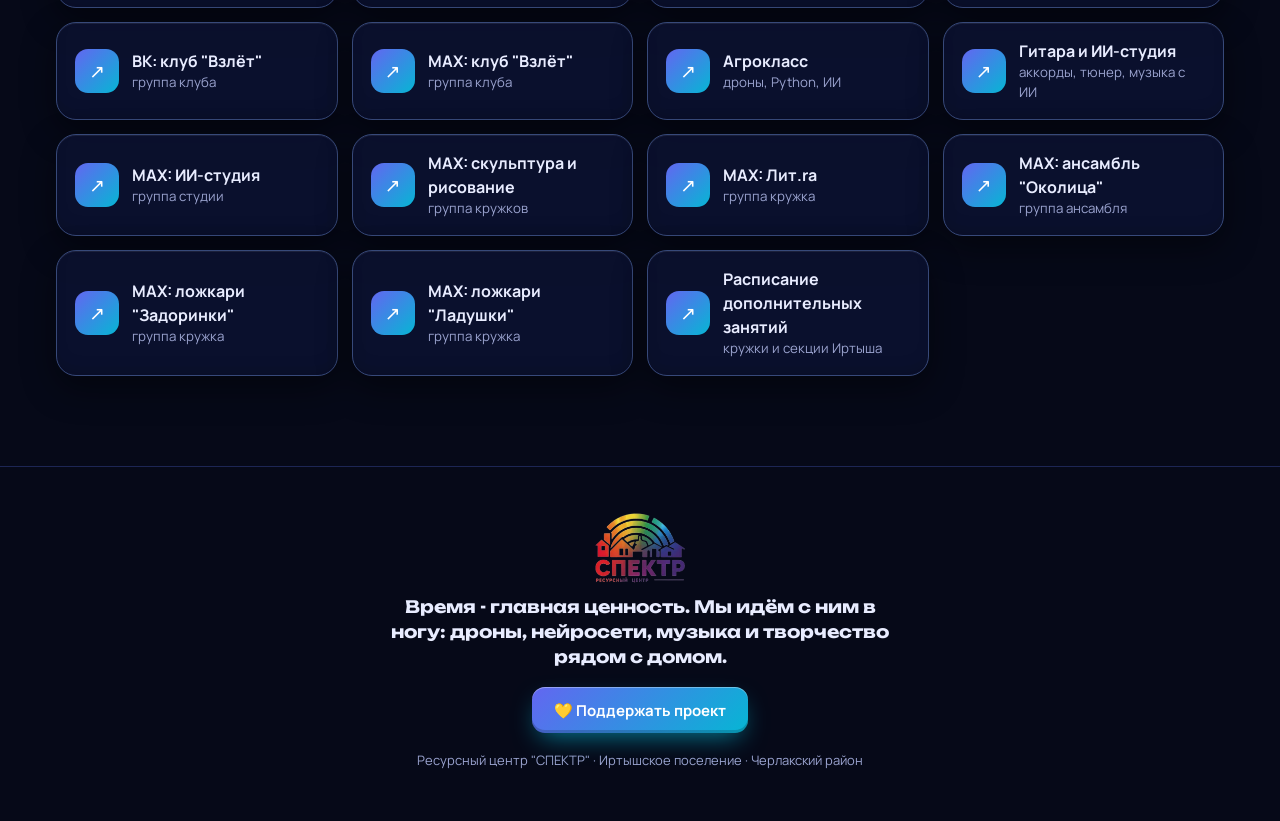
==== commit 201942f3: "ставь: index.html = new.html (иконки, кнопки под строкой, Агрокласс в расписании) Co-Authored-By: Cl" ====
--- a/index.html
+++ b/index.html
@@ -164,7 +164,7 @@
 .lwh .cap{fill:var(--hs);stroke:rgba(10,6,30,.6);stroke-width:.5}
 .tked{position:absolute;right:16px;bottom:2px;z-index:3}
 .mqw.tkoff{display:none} body.editing .mqw.tkoff{display:block;opacity:.35}
-.tkhd{position:absolute;right:170px;bottom:2px;z-index:3}
+.tkhd{position:absolute;left:16px;bottom:2px;z-index:3}
 
 .mq span{font:900 clamp(18px,3vw,28px) var(--fh);color:#fff;white-space:nowrap;padding:0 22px;text-shadow:0 2px 12px rgba(0,0,0,.25)}
 .mq span::after{content:"✦";margin-left:44px;opacity:.85}
@@ -905,6 +905,8 @@
 /* кружок Лит.ra: тоже показываем сами, пока его нет в таблице */
 const LIT_G={id:'_lit',name:'Лит.ra',who:'Наумова Наталья Геннадьевна',ages:'',place:'',desc:'',color:'#0ea5e9',art:'book',link:''};
 const isLit=g=>/лит\.?\s*ra/i.test(g.name||'');
+const AGRO_G={id:'_agro',name:'Агрокласс',who:'',ages:'',place:'',desc:'Дроны в агросфере, лаборатория Python, ИИ-лаборатория, промпты и рейтинг класса.',color:'#16a34a',art:'sprout',link:LINKS.agro};
+const isAgro=g=>/agroklass/.test(g.link||'')||/агрокласс/i.test(g.name||'');
 const VIRT={_studio:STUDIO_G,_lit:LIT_G};
 const isStu=g=>/studio/.test(g.link||'')||/гитар/i.test(g.name||'');
 const GL=()=>{const S=D.groups.filter(isStu),a=D.groups.filter(g=>!isStu(g)),i=a.findIndex(g=>/vzlet/.test(g.link||''));a.splice(i<0?0:i+1,0,...(S.length?S:[STUDIO_G]));if(!D.groups.some(isLit))a.push(LIT_G);return a};
@@ -1056,7 +1058,7 @@
   const F=FORMS[key],it=id?D[key].find(x=>x.id===id)||{}:{date:new Date().toLocaleDateString('ru-RU'),color:COLORS[D.groups.length%COLORS.length],art:'star',day:DAYSEL};
   const ctl=([k,l,t])=>{const v=k==='_fm'?(id?FM().has(id):true):it[k]??'';
     if(t==='area')return `<label>${l}<textarea data-k="${k}">${esc(v)}</textarea></label>`;
-    if(t==='group')return `<label>${l}<select data-k="${k}">${D.groups.map(g=>`<option value="${esc(g.id)}" ${g.id===v?'selected':''}>${esc(g.name)}</option>`).join('')}</select></label>`;
+    if(t==='group')return `<label>${l}<select data-k="${k}">${D.groups.concat(D.groups.some(isAgro)?[]:[AGRO_G]).map(g=>`<option value="${esc(g.id)}" ${g.id===v?'selected':''}>${esc(g.name)}</option>`).join('')}</select></label>`;
     if(t==='day')return `<label>${l}<select data-k="${k}">${DAYS.map(d=>`<option ${d===v?'selected':''}>${d}</option>`).join('')}</select></label>`;
     if(t==='art')return `<label>${l}<select data-k="${k}">${Object.entries(ART).map(([a,e])=>`<option value="${a}" ${a===v?'selected':''}>${a==='drone'?'квадрокоптер':e+' '+a}</option>`).join('')}</select></label>`;
     if(t==='color')return `<label>${l}<input data-k="${k}" type="color" value="${esc(v||'#7c3aed')}" style="height:46px;padding:4px"></label>`;
@@ -1064,7 +1066,8 @@
     return `<label>${l}<input data-k="${k}" value="${esc(v)}"></label>`};
   $('#mbody').innerHTML=`<h3>${id?'Изменить':'Добавить'}: ${F.t.toLowerCase()}</h3>${key==='schedule'&&!D.groups.length?'<p>Сначала добавьте кружок.</p>':F.f.map(ctl).join('')}<div class="mbar">${id?'<button class="ibtn del" id="fDel">Удалить</button>':''}<button class="ibtn" onclick="closeM()">Отмена</button><button class="ibtn pri" id="fSave">Сохранить</button></div>`;openM();
   $('#fSave').onclick=async()=>{const b=$('#fSave'),item={id:id||''};$$('#mbody [data-k]').forEach(e=>item[e.dataset.k]=e.type==='checkbox'?e.checked:e.value.trim());
-    b.disabled=true;b.textContent='Сохраняю…';const fm=item._fm;delete item._fm;try{const j=await api({op:'hput',hub:HUB,key,item});D=j.data;
+    b.disabled=true;b.textContent='Сохраняю…';const fm=item._fm;delete item._fm;try{if(key==='schedule'&&item.group==='_agro'){const j0=await api({op:'hput',hub:HUB,key:'groups',item:Object.assign({},AGRO_G,{id:''})});D=j0.data;const ag=D.groups.filter(isAgro).pop();if(ag)item.group=ag.id}
+  const j=await api({op:'hput',hub:HUB,key,item});D=j.data;
       if(key==='groups'){const g=id?grp(id):D.groups.filter(x=>x.name===item.name).pop();if(g)await setForming(g.id,!!fm)}
       ls.set('hub_'+HUB,JSON.stringify(D));closeM();render();toast('Сохранено')}catch(e){toast(e.message);b.disabled=false;b.textContent='Сохранить'}};
   if($('#fDel'))$('#fDel').onclick=async()=>{if(!confirm('Удалить запись?'))return;try{const j=await api({op:'hdel',hub:HUB,key,id});D=j.data;ls.set('hub_'+HUB,JSON.stringify(D));closeM();render();toast('Удалено')}catch(e){toast(e.message)}};
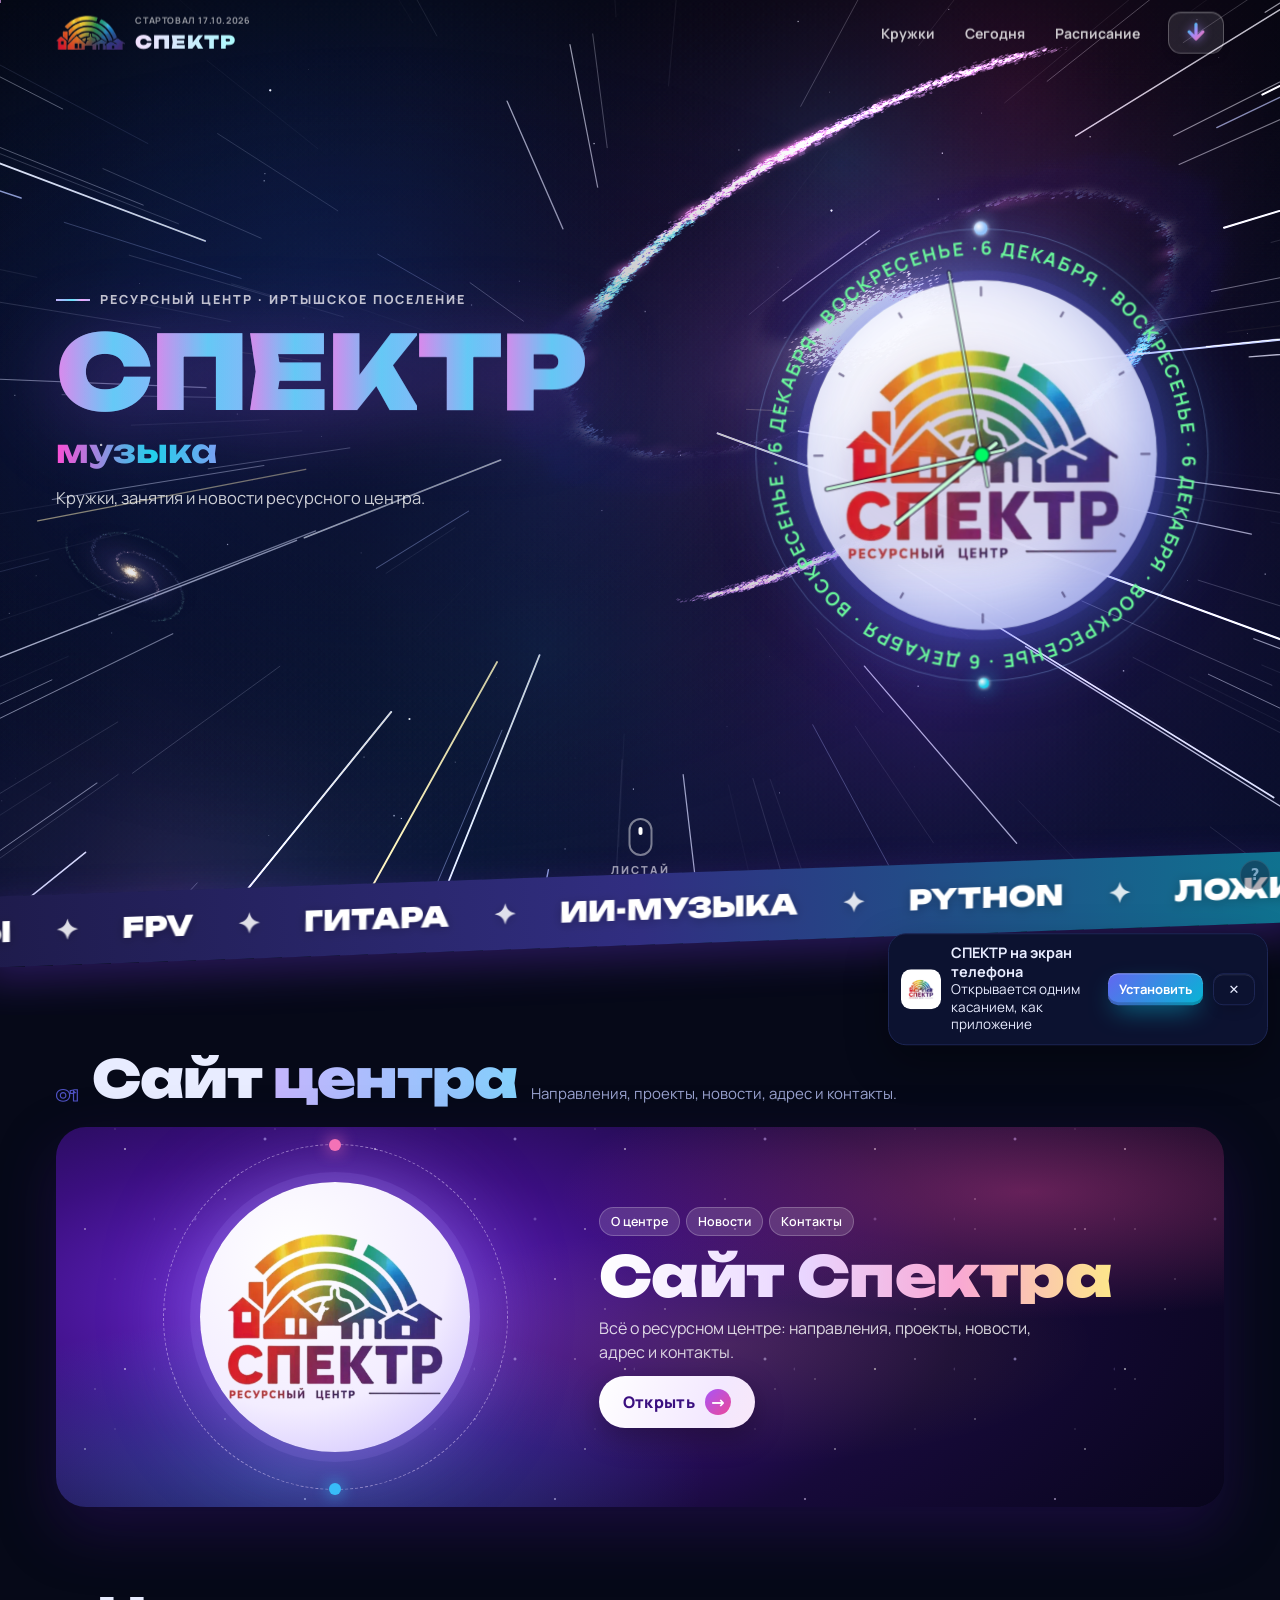
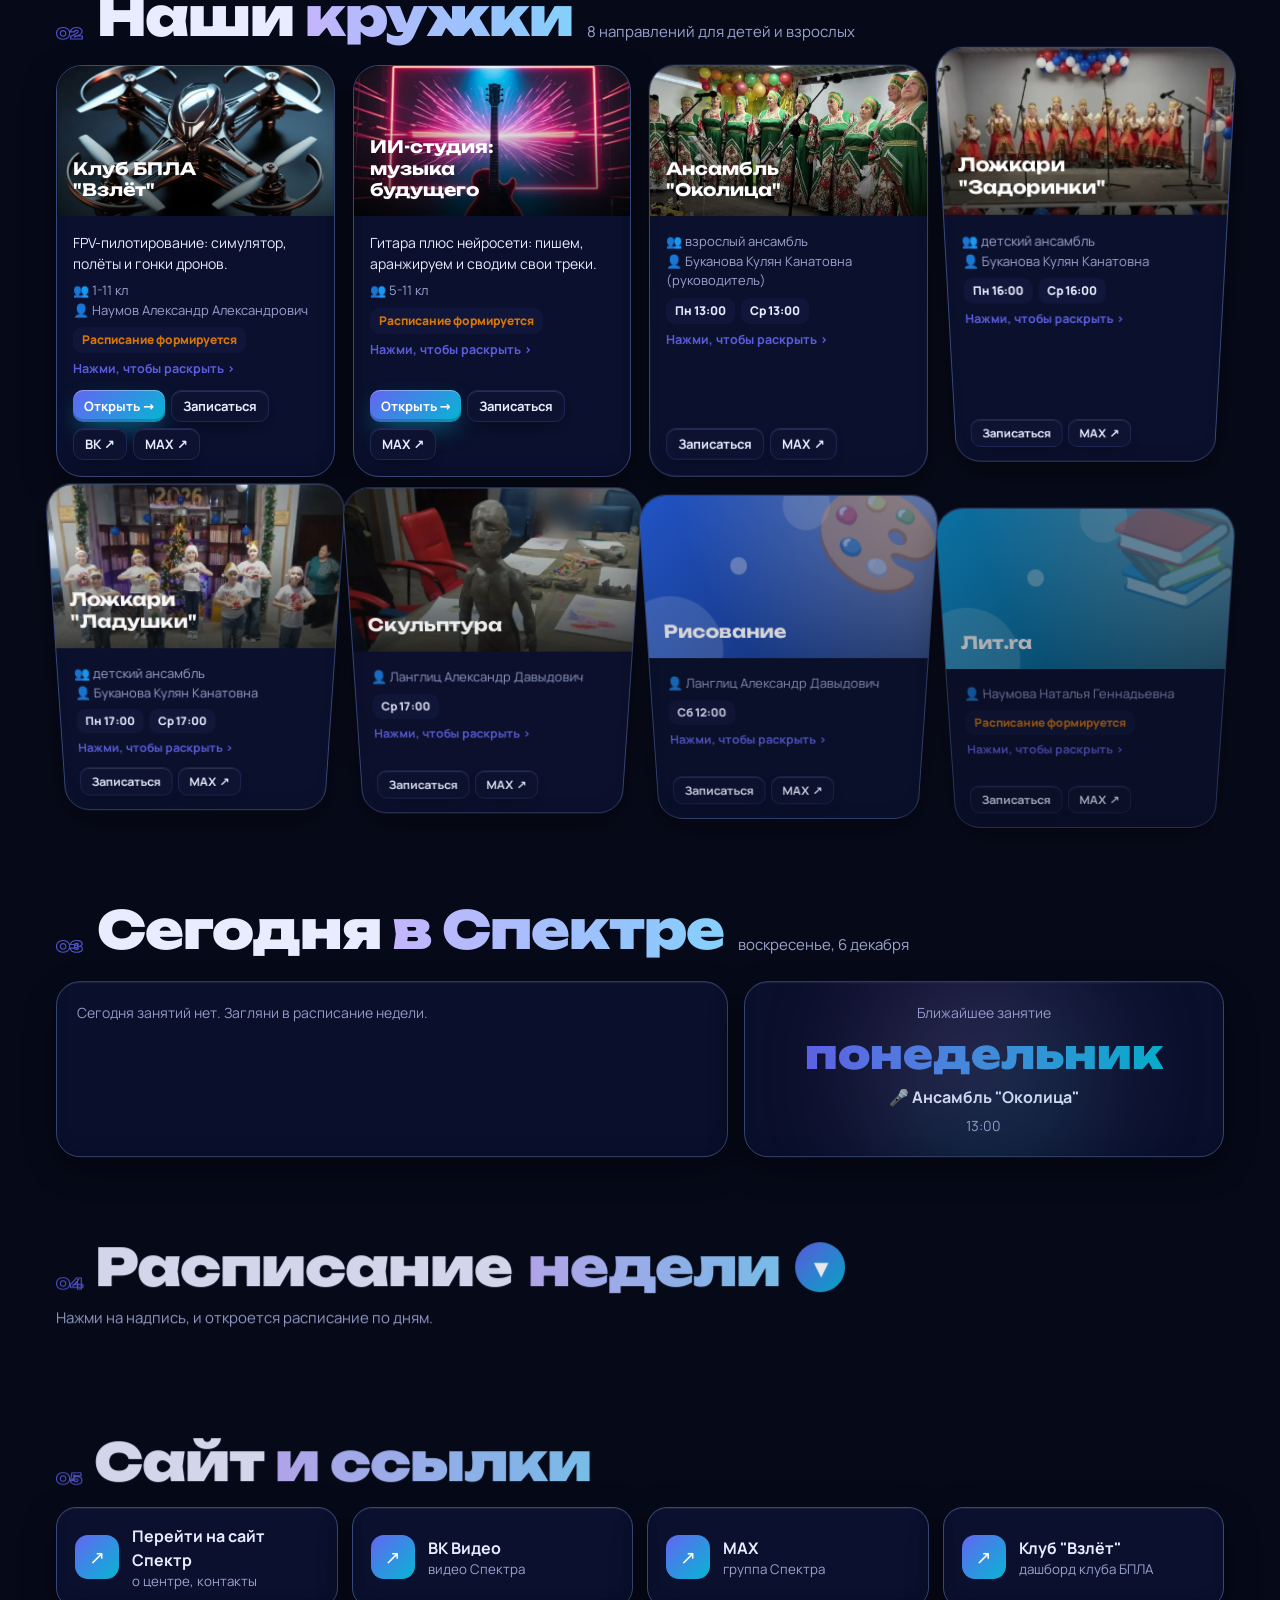
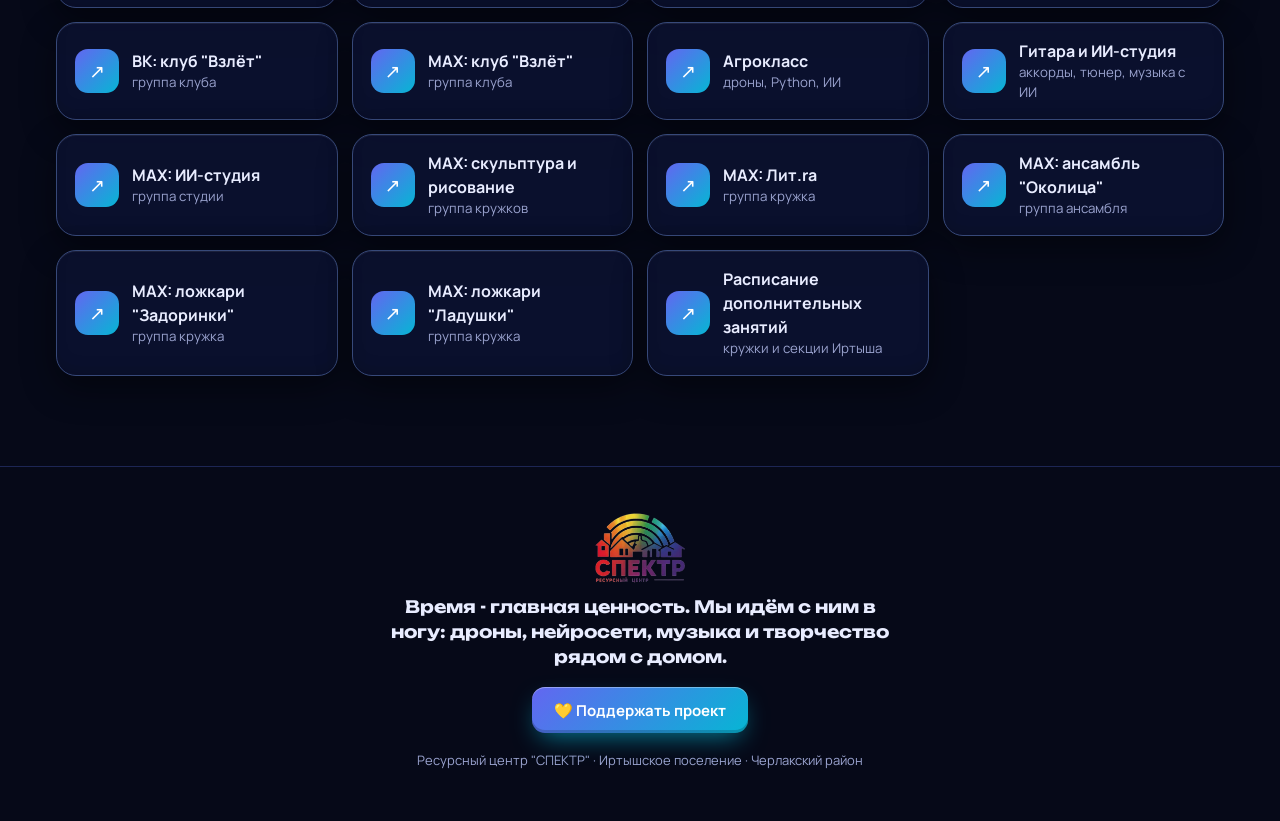
==== commit 037d9950: "ставь: index.html = new.html (преподаватель Агрокласса) Co-Authored-By: Claude Sonnet 5.5 <noreply@a" ====
--- a/index.html
+++ b/index.html
@@ -905,7 +905,7 @@
 /* кружок Лит.ra: тоже показываем сами, пока его нет в таблице */
 const LIT_G={id:'_lit',name:'Лит.ra',who:'Наумова Наталья Геннадьевна',ages:'',place:'',desc:'',color:'#0ea5e9',art:'book',link:''};
 const isLit=g=>/лит\.?\s*ra/i.test(g.name||'');
-const AGRO_G={id:'_agro',name:'Агрокласс',who:'',ages:'',place:'',desc:'Дроны в агросфере, лаборатория Python, ИИ-лаборатория, промпты и рейтинг класса.',color:'#16a34a',art:'sprout',link:LINKS.agro};
+const AGRO_G={id:'_agro',name:'Агрокласс',who:'Наумов Александр Александрович',ages:'',place:'',desc:'Дроны в агросфере, лаборатория Python, ИИ-лаборатория, промпты и рейтинг класса.',color:'#16a34a',art:'sprout',link:LINKS.agro};
 const isAgro=g=>/agroklass/.test(g.link||'')||/агрокласс/i.test(g.name||'');
 const VIRT={_studio:STUDIO_G,_lit:LIT_G};
 const isStu=g=>/studio/.test(g.link||'')||/гитар/i.test(g.name||'');
@@ -975,6 +975,7 @@
   VZS=L;ls.set('vz_sched',JSON.stringify(L));render()}catch(e){}}
 function vzMerge(){const g=D.groups.find(x=>/vzlet/.test(x.link||''));D.schedule=D.schedule.filter(x=>!x._x).concat(g?VZS.map(x=>Object.assign({},x,{group:g.id})):[])}
 function render(){
+  D.groups.forEach(g=>{if(isAgro(g)&&!g.who)g.who=AGRO_G.who});
   vzMerge();
   const n=new Date(),td=dayName(n),nm=n.getHours()*60+n.getMinutes();
   $('#heroChips').innerHTML=`<span class="chip">🎯 ${D.groups.length} ${pl(D.groups.length,'направление','направления','направлений')}</span>${D.schedule.length?`<span class="chip">🗓 ${D.schedule.length} ${pl(D.schedule.length,'занятие','занятия','занятий')} в неделю</span>`:''}<span class="chip">🚀 ${DASH.length} дашборда</span>`;
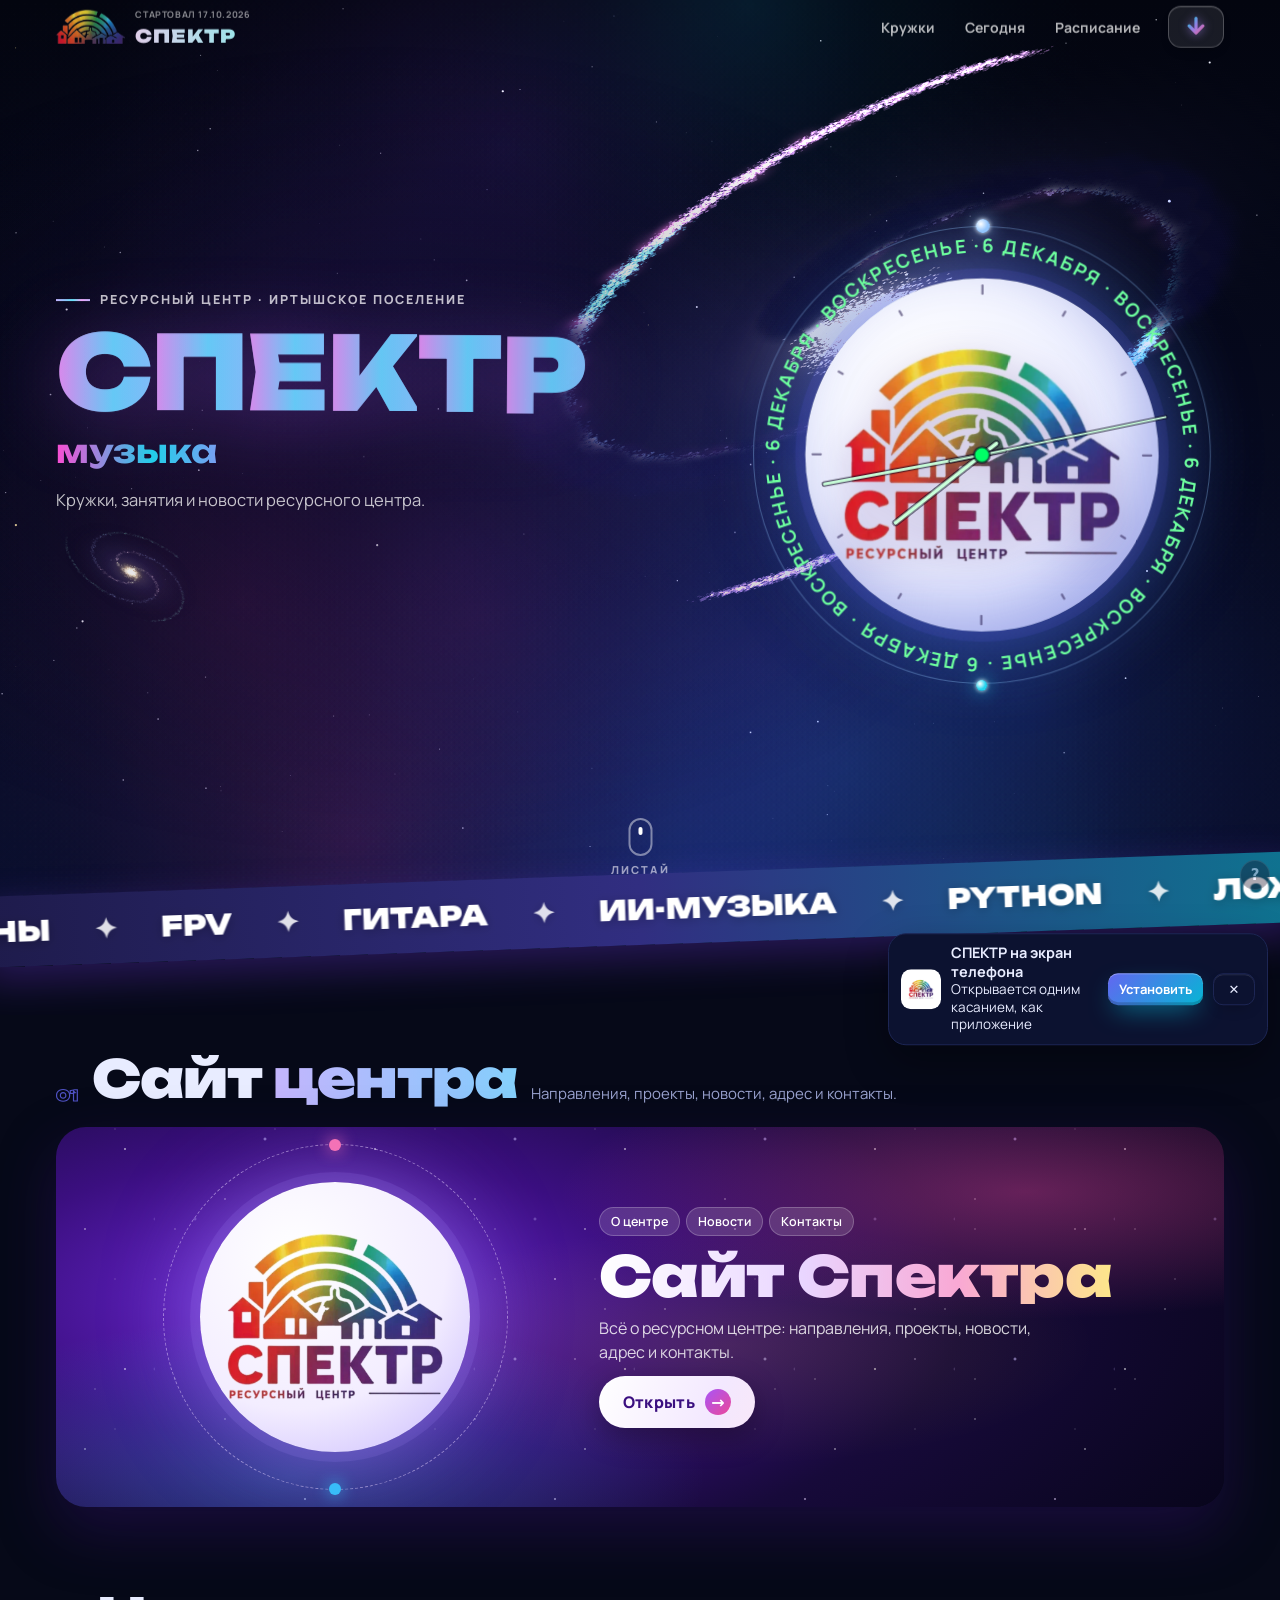
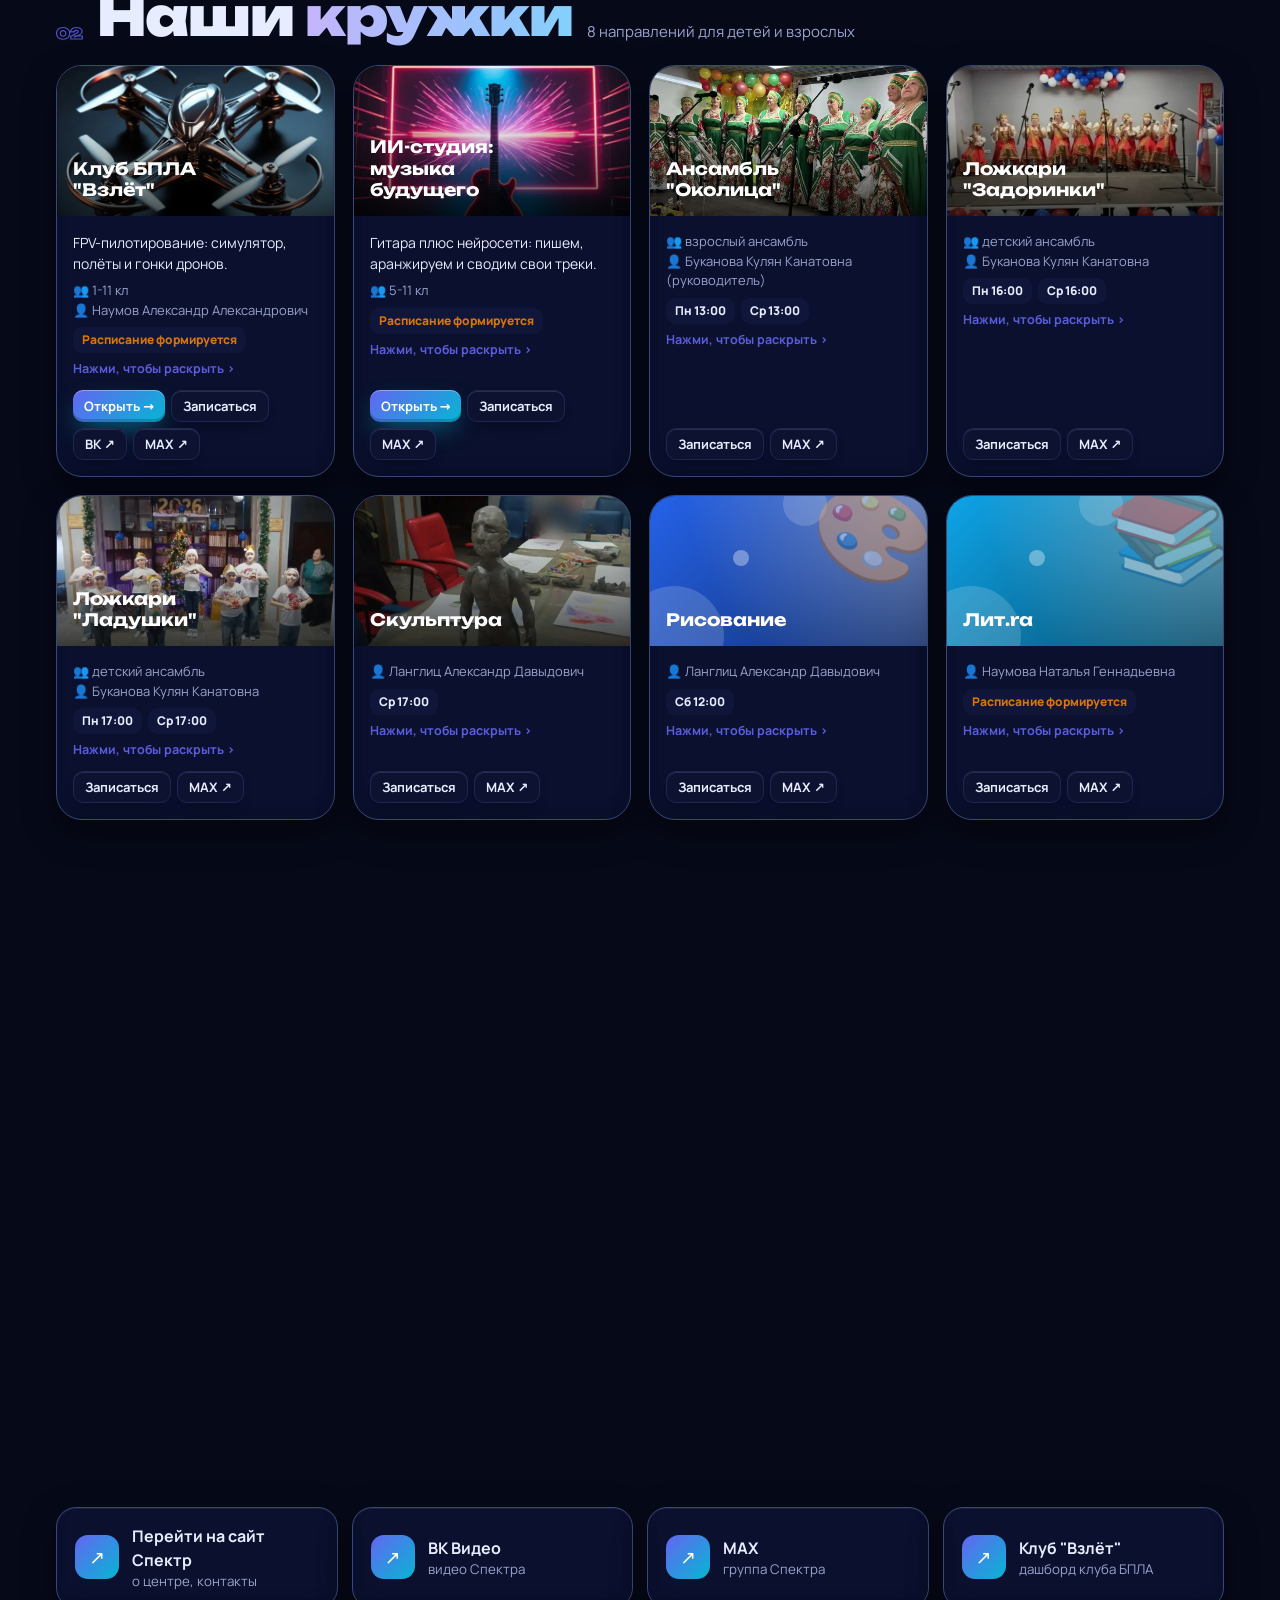
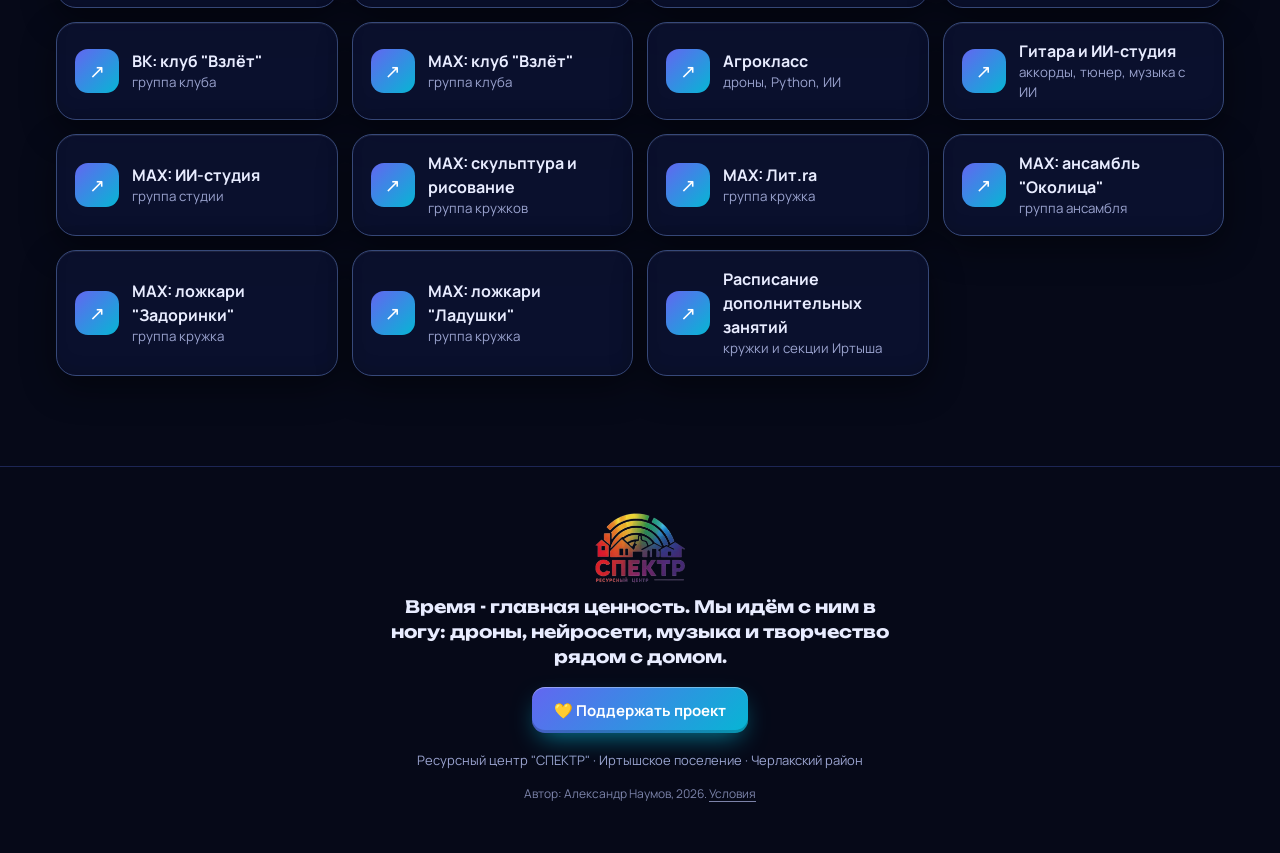
==== commit c58eb26d: "ставь: основной сайт Спектра = new.html (автор и условия) Co-Authored-By: Claude Sonnet 5.5 <noreply" ====
--- a/index.html
+++ b/index.html
@@ -272,6 +272,13 @@
 footer .fdev .ibtn{flex:none}
 footer .fsup{margin:0 auto 18px;height:46px;padding:0 22px;font-size:15px}
 footer .fsm{font-size:13px}
+footer .fauth{margin-top:14px;font-size:12px;opacity:.8}
+footer .fterms{font:inherit;color:inherit;background:none;border:0;padding:0;cursor:pointer;text-decoration:underline;text-underline-offset:3px}
+footer .fterms:hover{color:var(--c1)}
+.terms p{font-size:14px;margin-top:8px}
+.terms ul{margin:6px 0 0 20px;font-size:14px}
+.terms li{margin-top:4px}
+.terms .tcopy{margin-top:14px;font-size:13px;color:var(--dim)}
 html[data-skin="pixel"] footer .fdev{font-size:11px;line-height:1.8}
 footer .fl a{padding:8px 14px;border-radius:12px;border:1px solid var(--line);background:var(--card);color:var(--text);text-decoration:none;font-weight:700;font-size:13.5px}
 footer .fl a:hover{border-color:var(--c1)}
@@ -816,7 +823,7 @@
 
 
 </main>
-<footer><img src="logo.webp" alt="Логотип СПЕКТР"><p class="fdev"><span id="fDev"></span><button class="ibtn sm ed" id="dvEdit" type="button">✎</button></p><a class="ibtn pri fsup" id="fSup" href="#podderzhka">💛 Поддержать проект</a><div class="fsm">Ресурсный центр "СПЕКТР" · Иртышское поселение · Черлакский район<span id="upd"></span></div></footer>
+<footer><img src="logo.webp" alt="Логотип СПЕКТР"><p class="fdev"><span id="fDev"></span><button class="ibtn sm ed" id="dvEdit" type="button">✎</button></p><a class="ibtn pri fsup" id="fSup" href="#podderzhka">💛 Поддержать проект</a><div class="fsm">Ресурсный центр "СПЕКТР" · Иртышское поселение · Черлакский район<span id="upd"></span></div><p class="fauth">Автор: Александр Наумов, 2026. <button type="button" class="fterms" id="termsBtn">Условия</button></p></footer>
 
 <div id="dive"></div>
 <div id="soon"></div>
@@ -1042,6 +1049,8 @@
   if(!j.ok){if(j.auth){SESS=null;try{sessionStorage.removeItem('spectr_sess')}catch(e){}applyUser()}throw new Error(j.error||'Ошибка сервера')}return j}
 function openM(){$('#modal').classList.add('on')} function closeM(){$('#modal').classList.remove('on');$('#mbody').classList.remove('wide')}
 $('#modal').onclick=e=>{if(e.target.id==='modal')closeM()}; addEventListener('keydown',e=>{if(e.key==='Escape'){closeM();$('#soon').style.display='none'}});
+function termsOpen(){$('#mbody').innerHTML=`<div class="terms"><h3>Условия использования</h3><p>Сайт "СПЕКТР" - авторская работа Александра Наумова, 2026. Автору принадлежат устройство сайта, тексты, оформление и программный код.</p><p><b>Можно:</b> пользоваться сайтом и делиться ссылкой на него.</p><p><b>Нельзя без письменного разрешения автора:</b></p><ul><li>копировать сайт или его части;</li><li>переделывать и выдавать за своё;</li><li>убирать имя автора;</li><li>продавать или передавать за плату.</li></ul><p>Если нужен такой сайт для школы или кружка, напишите автору.</p><p>Сторонние части - шрифты (Unbounded, Manrope, Comfortaa, Nunito, Press Start 2P) и библиотека анимации GSAP (с ScrollTrigger и SplitText) - принадлежат их авторам и используются по их лицензиям.</p><p class="tcopy">© 2026 Александр Наумов. Все права защищены.</p><div class="mbar"><button class="ibtn pri" onclick="closeM()">Понятно</button></div></div>`;openM()}
+document.addEventListener('click',e=>{if(e.target.closest&&e.target.closest('#termsBtn'))termsOpen()});
 function openLogin(){$('#mbody').innerHTML=`<h3>Вход для редакторов</h3><p style="color:var(--dim);font-size:14px">Введите PIN. Править расписание, кружки и новости могут администратор и редакторы Спектра.</p><label>PIN<input id="pin" type="password" inputmode="numeric" maxlength="8" autocomplete="off"></label><div class="mbar"><button class="ibtn" onclick="closeM()">Отмена</button><button class="ibtn pri" id="pinGo">Войти</button></div>`;openM();setTimeout(()=>$('#pin').focus(),50);
   const go=async()=>{const b=$('#pinGo');b.disabled=true;b.textContent='Проверяю…';try{const j=await api({op:'login',pin:$('#pin').value.trim()});SESS={token:j.token,user:j.user};ss.set('spectr_sess',JSON.stringify(SESS));ls.set('spectr_editor','1');closeM();render();toast(canEdit()?'Режим редактирования включён':'Вход выполнен, но прав на Спектр нет')}catch(e){toast(e.message);b.disabled=false;b.textContent='Войти'}};
   $('#pinGo').onclick=go;$('#pin').onkeydown=e=>{if(e.key==='Enter')go()}}
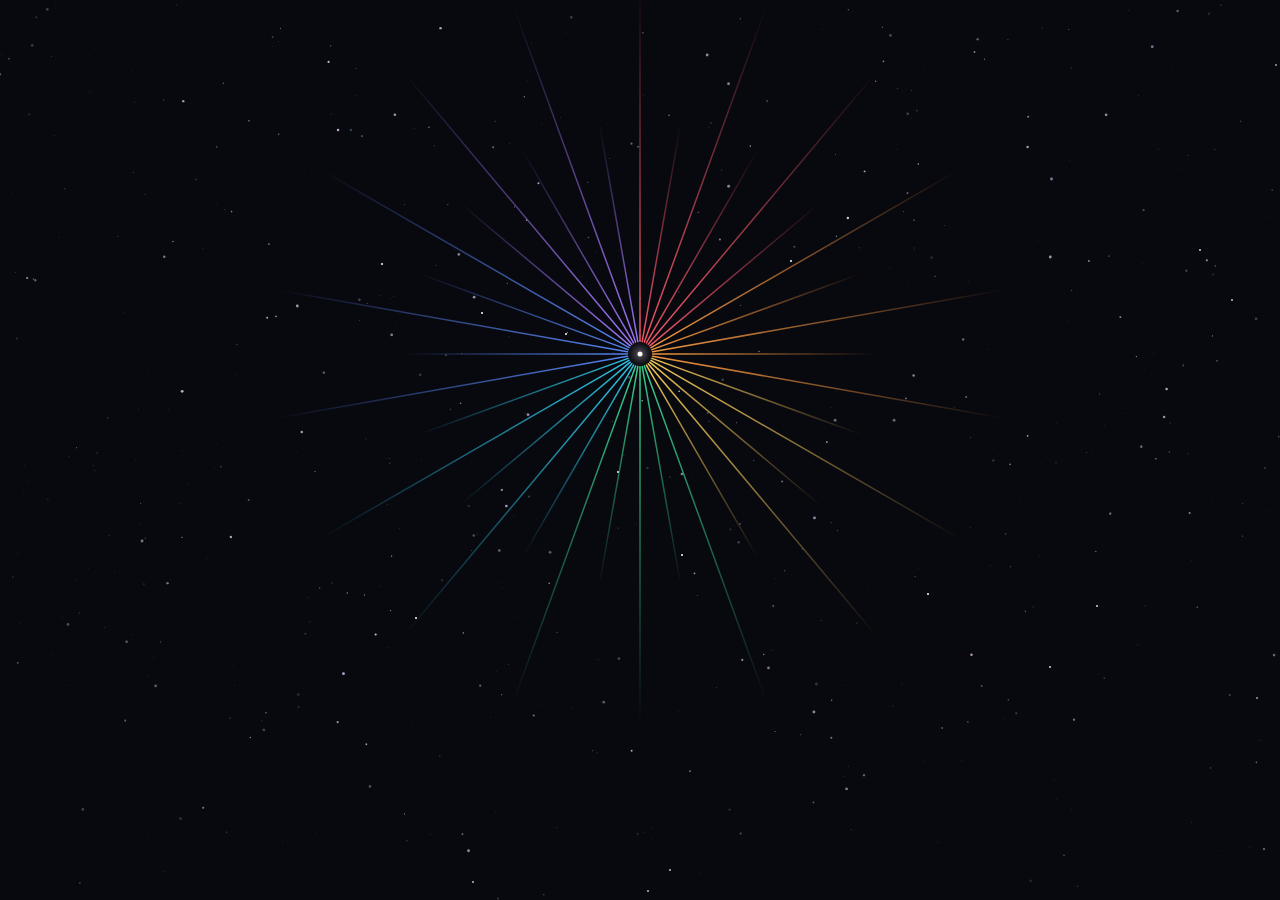
==== commit 988adecd: "ставь: основной сайт Спектра = new.html (строгий вид, кнопка Кружковая деятельность, портал убран) О" ====
--- a/index.html
+++ b/index.html
@@ -26,9 +26,12 @@
 <meta name="apple-mobile-web-app-title" content="Спектр">
 <link rel="preload" as="image" href="logo.webp">
 <script src="perenos.js"></script>
-<script>/* вход на портал всегда в стиле Космос; дальше в этом визите стиль можно менять, клубы его подхватывают */
+<script>/* вход на сайт всегда в стиле Космос; дальше в этом визите стиль можно менять, клубы его подхватывают */
 try{if(!sessionStorage.getItem('spectr_in')){sessionStorage.setItem('spectr_in','1');localStorage.setItem('spectr_skin','space')}}catch(e){}</script>
-<script>window.FX_NO_G2=1;/* малую галактику рисует сама страница (#gal2) */</script>
+<script>/* строгий вид (mini.css, mini.js): включён, пока в меню не выбран "Прежний" */
+try{if(localStorage.getItem('spk_view')!=='old')document.documentElement.classList.add('mn')}catch(e){document.documentElement.classList.add('mn')}
+setTimeout(function(){document.documentElement.classList.add('mnready')},5000);/* запасной показ, если mini.js не загрузился */</script>
+<script>window.FX_NO_G2=1;/* малую галактику фон не рисует */</script>
 <script src="fx2.js"></script>
 <link href="fonts.css" rel="stylesheet">
 <style>
@@ -97,12 +100,7 @@
 .ibtn.lg{height:54px;padding:0 26px;font-size:15.5px;border-radius:16px}
 .ibtn.sm{height:32px;font-size:13px;padding:0 11px;border-radius:10px} .ibtn:disabled{opacity:.6;cursor:default}
 @media(max-width:820px){nav.mn{display:none}.tr{margin-left:auto}}
-/* вход на портал: удержание на маленькой галактике под текстом (без видимой кнопки); галактика - своя картинка, всегда на месте */
 .hero{-webkit-touch-callout:none}
-.gal2{position:relative;width:170px;height:110px;margin:6px 0 0 -10px;cursor:default;-webkit-user-select:none;user-select:none;-webkit-tap-highlight-color:transparent;touch-action:pan-y}
-.hero .gal2 canvas{position:absolute;inset:auto;z-index:0;left:50%;top:50%;width:160px;height:160px;margin:-80px 0 0 -80px;transform:rotate(29deg) scaleY(.55);mix-blend-mode:screen;opacity:.9;transition:opacity .9s ease-in,filter .9s ease-in;pointer-events:none}
-.hero .gal2.pt canvas{opacity:1;filter:brightness(1.45)}
-@media(max-width:820px){.gal2{width:140px;height:92px;margin-top:4px}.hero .gal2 canvas{width:130px;height:130px;margin:-65px 0 0 -65px}}
 /* ---- hero ---- */
 .hero{position:relative;min-height:100vh;min-height:100svh;display:flex;align-items:center;overflow:hidden;color:#fff;background:radial-gradient(120% 120% at 20% 0%,#2b0f63 0%,#0b0914 58%),#0b0914;isolation:isolate}
 .hero canvas{position:absolute;inset:0;width:100%;height:100%;z-index:-1}
@@ -746,6 +744,7 @@
 window.skinReset=function(){ST=null;BL=null;shoot=null};
 })();
 </script>
+<link rel="stylesheet" href="mini.css">
 </head>
 <body>
 <div id="pre"><div class="bars"><i></i><i></i><i></i><i></i><i></i><i></i><i></i></div><img class="pl" src="logo.webp" alt=""></div>
@@ -753,7 +752,6 @@
 <div class="cur"></div><div class="cur2"></div>
 
 <header id="hdr"><div class="wrap top">
-  <a id="irtGo" href="https://glebbelov85.gitverse.site/" hidden tabindex="-1" aria-hidden="true"></a>
   <a class="brand" id="brand" href="#top" aria-label="СПЕКТР - в начало"><img src="mark.webp" alt="СПЕКТР"><span class="bt"><small class="vis since">стартовал 17.10.2026</small><b>СПЕКТР</b><small class="vis" id="visC" hidden title="Посещения сайтов СПЕКТР"><svg viewBox="0 0 24 24" aria-hidden="true"><path d="M2 12s3.6-6.5 10-6.5S22 12 22 12s-3.6 6.5-10 6.5S2 12 2 12z"/><circle cx="12" cy="12" r="3"/></svg><i>0</i><span class="vl">посещений</span></small></span></a>
   <nav class="mn"><a href="#groupsT">Кружки</a><a href="#todayT" id="navToday">Сегодня</a><a href="#weekT">Расписание</a></nav>
   <div class="tr" id="tr"><button class="ibtn" id="stBtn" style="display:none" title="Ученики и заявки" aria-label="Ученики и заявки">👥<b class="stc" id="stCnt" style="display:none"></b></button><button class="ibtn" id="bgBtn" style="display:none" title="Сообщения об ошибках" aria-label="Сообщения об ошибках">⚠<b class="stc" id="bgCnt" style="display:none"></b></button><div class="tdr" id="tdr"><button class="ibtn" id="lockBtn" style="display:none" title="Вход для редакторов" aria-label="Вход для редакторов">✎</button><button class="ibtn shb" id="shBtn" title="Поделиться, QR-код, установить на экран" aria-label="Поделиться и установить"><svg class="shico" viewBox="0 0 24 24" aria-hidden="true"><path d="M14 4.5 21 11l-7 6.5v-3.8c-5 0-8.3 1.5-11 5.3.9-5.4 3.9-10.4 11-11.3z"/></svg><span>Поделиться</span></button><button class="ibtn shb" id="inBtn" type="button" title="Установить на телефон как приложение" aria-label="Установить на телефон"><svg class="shico inl" viewBox="0 0 24 24" aria-hidden="true"><path d="M14 4.5 21 11l-7 6.5v-3.8c-5 0-8.3 1.5-11 5.3.9-5.4 3.9-10.4 11-11.3z"/></svg></button><button class="ibtn" id="themeBtn" hidden aria-hidden="true" tabindex="-1" style="display:none"></button></div><button class="ibtn gear" id="gearBtn" type="button" aria-expanded="false" aria-controls="tdr" title="Настройки" aria-label="Настройки"><span class="gi"><svg viewBox="0 0 24 24" width="24" height="24" aria-hidden="true"><defs><linearGradient id="gAr" x1="0" y1="0" x2="1" y2="1"><stop offset="0" stop-color="#22d3ee"/><stop offset=".5" stop-color="#a78bfa"/><stop offset="1" stop-color="#f472b6"/></linearGradient></defs><path d="M12 3.5v14M5.2 11.2 12 18l6.8-6.8" fill="none" stroke="url(#gAr)" stroke-width="3.2" stroke-linecap="round" stroke-linejoin="round"/></svg></span></button></div>
@@ -767,7 +765,6 @@
       <h1 class="big" id="bigT">СПЕКТР</h1>
       <p class="rot hx"><span id="rotw" class="rw">гонки на дронах</span><button class="ibtn sm ed rwed" id="rwEdit" type="button">✎ Слова</button></p>
       <p class="lead hx">Кружки, занятия и новости ресурсного центра.</p>
-      <div class="gal2" id="gal2" aria-hidden="true"><canvas width="320" height="320"></canvas></div>
       <div class="chips" id="heroChips" style="display:none"></div>
     </div>
     <div class="lw" id="lw"><div class="ring"></div><div class="orb"></div><div class="disc"></div><svg class="dr" viewBox="0 0 100 100" aria-hidden="true"><defs><path id="lwp" d="M50 5.7A44.3 44.3 0 1 1 49.99 5.7"/></defs><text><textPath href="#lwp" startOffset="0" id="lwt"></textPath></text></svg><img src="logo.webp" alt="Логотип ресурсного центра СПЕКТР"><svg class="lwh" viewBox="0 0 100 100" role="img" aria-label="Часы"><g class="tk"><line x1="50" y1="13" x2="50" y2="14.799999999999997" transform="rotate(0 50 50)"/><line x1="50" y1="13.799999999999997" x2="50" y2="14.799999999999997" transform="rotate(30 50 50)"/><line x1="50" y1="13.799999999999997" x2="50" y2="14.799999999999997" transform="rotate(60 50 50)"/><line x1="50" y1="13" x2="50" y2="14.799999999999997" transform="rotate(90 50 50)"/><line x1="50" y1="13.799999999999997" x2="50" y2="14.799999999999997" transform="rotate(120 50 50)"/><line x1="50" y1="13.799999999999997" x2="50" y2="14.799999999999997" transform="rotate(150 50 50)"/><line x1="50" y1="13" x2="50" y2="14.799999999999997" transform="rotate(180 50 50)"/><line x1="50" y1="13.799999999999997" x2="50" y2="14.799999999999997" transform="rotate(210 50 50)"/><line x1="50" y1="13.799999999999997" x2="50" y2="14.799999999999997" transform="rotate(240 50 50)"/><line x1="50" y1="13" x2="50" y2="14.799999999999997" transform="rotate(270 50 50)"/><line x1="50" y1="13.799999999999997" x2="50" y2="14.799999999999997" transform="rotate(300 50 50)"/><line x1="50" y1="13.799999999999997" x2="50" y2="14.799999999999997" transform="rotate(330 50 50)"/></g><g class="hg"><line class="u" x1="50" y1="54" x2="50" y2="26"/><line class="m h1" x1="50" y1="54" x2="50" y2="26"/></g><g class="hg"><line class="u" x1="50" y1="55" x2="50" y2="15"/><line class="m h2" x1="50" y1="55" x2="50" y2="15"/></g><g class="hg"><line class="u" x1="50" y1="57" x2="50" y2="9"/><line class="m h3" x1="50" y1="57" x2="50" y2="9"/></g><circle class="cap" cx="50" cy="50" r="1.7"/></svg></div>
@@ -1422,33 +1419,6 @@
 
 /* ---------- шарики и бегущая строка: можно поймать пальцем ---------- */
 /* логотип с шариками: крути пальцем, после отпускания крутится по инерции и плавно замедляется */
-(function(){/* портал: удержание ~0,9 с на маленькой галактике под текстом «Кружки, занятия и новости» */
-  const gal=$('#gal2'),go=$('#irtGo');if(!gal||!go)return;
-  /* рисуем галактику сами (как в fx.js), чтобы она всегда стояла под текстом */
-  (function draw(){const cv=gal.querySelector('canvas'),g=cv&&cv.getContext('2d');if(!g)return;let sd=20261118;
-    const rnd=()=>{sd=(sd+0x6D2B79F5)|0;let t=Math.imul(sd^(sd>>>15),1|sd);t=(t+Math.imul(t^(t>>>7),61|t))^t;return((t^(t>>>14))>>>0)/4294967296},
-      gauss=()=>(rnd()+rnd()+rnd()-1.5)/1.5,w=cv.width,c=w/2,Rr=w*.46,k=w/360,arms=3,n=3600,TAU=Math.PI*2,
-      pal=['#fef3c7','#fbcfe8','#a5b4fc','#99f6e4'];
-    const hg=g.createRadialGradient(c,c,0,c,c,Rr);hg.addColorStop(0,'rgba(255,225,190,.30)');hg.addColorStop(.35,'rgba(150,130,240,.10)');hg.addColorStop(1,'rgba(0,0,0,0)');g.fillStyle=hg;g.fillRect(0,0,w,w);
-    g.globalCompositeOperation='lighter';
-    for(let i=0;i<n;i++){const arm=i%arms,r=Math.pow(rnd(),.6),a=arm*TAU/arms+r*5.2+gauss()*.26*(1-r*.5),rr=r*Rr,
-      x=c+Math.cos(a)*rr+gauss()*3*k,y=c+Math.sin(a)*rr+gauss()*3*k,s=(rnd()<.03?2.4:rnd()+.35)*Math.max(.8,k*.9);
-      g.globalAlpha=(1-r*.6)*(.3+rnd()*.6);g.fillStyle=pal[Math.min(pal.length-1,(r*pal.length)|0)];g.fillRect(x,y,s,s)}
-    for(let i=0;i<n/5;i++){const rb=Math.abs(gauss())*Rr*.22,ab=rnd()*TAU;g.globalAlpha=.25+rnd()*.5;g.fillStyle=rnd()<.6?'#fde7c2':'#fff';g.fillRect(c+Math.cos(ab)*rb,c+Math.sin(ab)*rb,1.2,1.2)}
-    const cg=g.createRadialGradient(c,c,0,c,c,Rr*.2);cg.addColorStop(0,'rgba(255,248,230,1)');cg.addColorStop(.25,'rgba(255,214,160,.7)');cg.addColorStop(1,'rgba(0,0,0,0)');g.globalAlpha=1;g.fillStyle=cg;g.fillRect(0,0,w,w);
-    if(!matchMedia('(prefers-reduced-motion: reduce)').matches&&cv.animate)cv.animate([{transform:'rotate(29deg) scaleY(.55) rotate(0deg)'},{transform:'rotate(29deg) scaleY(.55) rotate(-360deg)'}],{duration:90000,iterations:Infinity});
-  })();
-  let t=0,sx=0,sy=0;const stop=()=>{clearTimeout(t);t=0;gal.classList.remove('pt')};
-  gal.addEventListener('contextmenu',e=>e.preventDefault());
-  gal.addEventListener('pointerdown',e=>{if(e.button>0)return;stop();sx=e.clientX;sy=e.clientY;gal.classList.add('pt');
-    t=setTimeout(()=>{stop();try{navigator.vibrate&&navigator.vibrate(25)}catch(_){}location.href=go.href},900)});
-  gal.addEventListener('pointermove',e=>{if(t&&Math.hypot(e.clientX-sx,e.clientY-sy)>12)stop()});
-  /* на телефоне браузер при удержании шлёт pointercancel (долгое нажатие) - его не считаем отменой */
-  gal.addEventListener('pointerup',stop);gal.addEventListener('pointerleave',e=>{if(e.pointerType==='mouse')stop()});
-  gal.addEventListener('touchmove',e=>{const p=e.touches[0];if(t&&p&&Math.hypot(p.clientX-sx,p.clientY-sy)>12)stop()},{passive:true});
-  gal.addEventListener('touchend',stop);
-  addEventListener('scroll',stop,{passive:true});
-})();
 (function(){const lw=$('#lw');if(!lw)return;const parts=[lw.querySelector('.ring'),lw.querySelector('.orb'),lw.querySelector('.dr')].filter(Boolean),img=lw.querySelector('img');
   let A=0,I=0,w=0,held=false,id=null,pa=0,pt=0,run=false,lt=0;lw._w=()=>w;lw._h=()=>held;
   const ang=e=>{const r=lw.getBoundingClientRect();return Math.atan2(e.clientY-r.top-r.height/2,e.clientX-r.left-r.width/2)*57.2958};
@@ -1643,6 +1613,7 @@
   if(location.hash==='#podderzhka'||/[?&]podderzhka\b/.test(location.search))setTimeout(open,700);
 })();
 </script>
+<script src="mini.js"></script>
 <script src="oshibka2.js" data-site="spectr" defer></script>
 </body>
 </html>
--- a/mini.css
+++ b/mini.css
@@ -0,0 +1,284 @@
+/* СПЕКТР: строгий вид (класс mn у html). Свой файл сайта, без внешних подключений. */
+@font-face{font-family:"Playfair Display";font-style:normal;font-weight:400 900;font-display:swap;src:url(fonts/PlayfairDisplay-cyrillic.woff2) format("woff2");unicode-range:U+0301,U+0400-045F,U+0490-0491,U+04B0-04B1,U+2116}
+@font-face{font-family:"Playfair Display";font-style:normal;font-weight:400 900;font-display:swap;src:url(fonts/PlayfairDisplay-latin.woff2) format("woff2");unicode-range:U+0000-00FF,U+0131,U+0152-0153,U+02BB-02BC,U+02C6,U+02DA,U+02DC,U+2000-206F,U+20AC,U+2122,U+2212,U+FEFF,U+FFFD}
+
+html.mn,html.mn[data-theme],html.mn[data-skin][data-theme]{
+ --bg:#08080f;--bg2:#13131d;--card:rgba(20,20,32,.66);--line:rgba(255,255,255,.1);--text:#ecebf3;--dim:#9c99aa;--shadow:none;
+ --m1:#ff5c6c;--m2:#ff9f43;--m3:#ffd35c;--m4:#3ddc97;--m5:#2fd0f0;--m6:#5b8cff;--m7:#a77bff;
+ --mrb:linear-gradient(90deg,var(--m1),var(--m2),var(--m3),var(--m4),var(--m5),var(--m6),var(--m7));
+ --mrb2:linear-gradient(90deg,var(--m1),var(--m2),var(--m3),var(--m4),var(--m5),var(--m6),var(--m7),var(--m1));
+ --mpf:"Playfair Display",Georgia,serif;--fh:"Playfair Display",Georgia,serif;--fb:Manrope,"Segoe UI",system-ui,sans-serif;
+ --me:cubic-bezier(.2,.7,.2,1);--c1:#ecebf3;--c2:#ecebf3;
+ background:#08080f}
+html.mn body{background:transparent!important;color:var(--text);font-family:var(--fb)}
+/* прячем прежнее оформление */
+html.mn #pre,html.mn #prog,html.mn .aur,html.mn .cur,html.mn .cur2,html.mn #bgfx,html.mn #hdr,html.mn section.hero,html.mn #siteT,html.mn .skw,html.mn #gearBtn{display:none!important}
+/* небо: звёзды и галактика рисуются один раз, движутся только transform */
+.mnsky{position:fixed;inset:0;z-index:-1;pointer-events:none;overflow:hidden;background:#08080f}
+.mnsky canvas{position:absolute}
+.mnsky .st{left:-10%;top:-10%;width:120%;height:120%;animation:mnsdr 120s linear infinite alternate}
+.mnsky .gx{left:50%;top:42%;width:min(1100px,190vw);height:min(1100px,190vw);margin-left:calc(min(1100px,190vw)/-2);margin-top:calc(min(1100px,190vw)/-2);animation:mnspin 260s linear infinite;opacity:0;transition:opacity 2s}
+body.mnk .mnsky .gx{opacity:.42}
+.mnsky .tw{position:absolute;width:2px;height:2px;border-radius:50%;background:#fff;animation:mntw 4s ease-in-out infinite}
+.mnsky::after{content:"";position:absolute;inset:0;background:radial-gradient(ellipse at 50% 40%,transparent 45%,rgba(8,8,15,.55) 95%)}
+@keyframes mnsdr{to{transform:translate(-3%,-2%)}}
+@keyframes mnspin{to{transform:rotate(360deg)}}
+@keyframes mntw{50%{opacity:.15;transform:scale(.5)}}
+@keyframes mnflow{to{background-position:-200% 0}}
+@keyframes mnpl{50%{transform:scale(1.7);opacity:.5}}
+/* верхняя полоса прокрутки */
+.mntop{position:fixed;inset:0 0 auto;height:3px;z-index:60;background:var(--mrb2);background-size:200% 100%;animation:mnflow 6s linear infinite;transform-origin:left;transform:scaleX(0)}
+/* верх: логотип, назад, шестерёнка */
+.mnbar{position:fixed;inset:3px 0 auto;z-index:50;height:0}
+.mnhold{position:absolute;left:50%;top:14px;width:78px;height:78px;margin-left:-39px;cursor:pointer;-webkit-tap-highlight-color:transparent;-webkit-user-select:none;user-select:none;touch-action:manipulation;transition:opacity .5s,transform .6s var(--me)}
+body.mnsc .mnhold,body.mnk .mnhold{opacity:0;transform:scale(.8);pointer-events:none}
+.mnhold .bgc{position:absolute;inset:0;border-radius:50%;background:var(--bg2);box-shadow:0 0 0 1px var(--line),0 0 30px rgba(167,123,255,.18)}
+.mnhold svg{position:absolute;inset:0;width:100%;height:100%;overflow:visible}
+.mnhold .pr{fill:none;stroke:url(#mnrbg);stroke-width:2;stroke-linecap:round;stroke-dasharray:232;stroke-dashoffset:232;transform:rotate(-90deg);transform-origin:center}
+.mnhold.go .pr{stroke-dashoffset:0;transition:stroke-dashoffset .9s linear}
+.mnhold .sp{position:absolute;inset:0;animation:mnspin 45s linear infinite}
+.mnhold .sp text{font:700 6.2px Manrope,sans-serif;letter-spacing:.36em;fill:var(--dim)}
+.mnhold img{position:absolute;inset:17px;width:44px;height:44px;object-fit:contain;pointer-events:none}
+.mnr{position:absolute;right:18px;top:20px;display:flex;gap:8px;align-items:center}
+.mnr .ibtn{height:40px!important;min-width:40px;border-radius:50%!important;padding:0!important;justify-content:center}
+.mngear{width:40px;height:40px;border:1px solid var(--line);border-radius:50%;background:var(--bg2);color:var(--text);display:grid;place-items:center;cursor:pointer;transition:transform .8s var(--me),border-color .4s}
+.mngear:hover,.mngear.on{transform:rotate(90deg);border-color:var(--text)}
+.mngear svg{width:18px;height:18px;fill:none;stroke:currentColor;stroke-width:1.5}
+.mnback{position:absolute;left:18px;top:20px;height:40px;display:flex;align-items:center;gap:10px;padding:0 16px 0 12px;border:1px solid var(--line);border-radius:40px;background:var(--bg2);font:400 10.5px var(--fb);letter-spacing:.22em;text-transform:uppercase;cursor:pointer;color:var(--text);transition:border-color .3s}
+.mnback:hover{border-color:var(--text)}
+.mnback i{width:14px;height:1px;background:currentColor;position:relative;transition:transform .4s var(--me)}
+.mnback i::before{content:"";position:absolute;left:0;top:-3px;width:6px;height:6px;border-left:1px solid currentColor;border-bottom:1px solid currentColor;transform:rotate(45deg)}
+.mnback:hover i{transform:translateX(-3px)}
+body.mnh .mnback{display:none}
+/* меню */
+.mnmenu{position:fixed;right:18px;top:70px;z-index:55;width:250px;max-height:calc(100svh - 90px);overflow:auto;background:var(--bg2);border:1px solid var(--line);border-radius:14px;padding:8px;box-shadow:0 18px 50px rgba(0,0,0,.5);opacity:0;transform:translateY(-8px) scale(.98);transform-origin:top right;pointer-events:none;transition:opacity .35s,transform .45s var(--me)}
+.mnmenu.on{opacity:1;transform:none;pointer-events:auto}
+.mnmenu a,.mnmenu button.mi{display:flex;width:100%;align-items:center;gap:12px;padding:10px 12px;font:400 11px var(--fb);letter-spacing:.2em;text-transform:uppercase;border-radius:8px;transition:background .3s;color:var(--text);text-decoration:none;background:none;border:0;cursor:pointer;text-align:left}
+.mnmenu a i,.mnmenu button.mi i{width:6px;height:6px;border-radius:50%;background:var(--c,var(--dim));flex:none;transition:transform .3s var(--me)}
+.mnmenu a:hover,.mnmenu button.mi:hover{background:rgba(255,255,255,.05)}
+.mnmenu a:hover i,.mnmenu button.mi:hover i{transform:scale(1.6)}
+.mnmenu hr{border:0;border-top:1px solid var(--line);margin:6px 4px}
+.mnmenu .ms{padding:8px 12px 4px;font-size:9.5px;letter-spacing:.26em;text-transform:uppercase;color:var(--dim)}
+.mnmenu .sw{display:grid;grid-template-columns:1fr 1fr;gap:6px;padding:4px 6px 6px}
+.mnmenu .sw button{background:none;border:1px solid var(--line);border-radius:10px;padding:9px 6px;color:var(--dim);font:400 10px var(--fb);letter-spacing:.16em;text-transform:uppercase;cursor:pointer}
+.mnmenu .sw button.on{color:var(--text);border-color:var(--text)}
+.mnmenu .sw button s{display:block;height:3px;border-radius:2px;margin:0 auto 7px;width:60%;text-decoration:none}
+.mnmenu .hint{padding:6px 12px 8px;font-size:11.5px;color:var(--dim);line-height:1.45}
+.mnmenu .mk{display:none}
+body.mnk .mnmenu .mk{display:block}
+body.mnk .mnmenu .mh{display:none}
+/* главная */
+body.mnh>.mqw,body.mnh>main,body.mnh>footer,body.mnh .mnkrh{display:none!important}
+body.mnk .mnhome{display:none}
+.mnhome{min-height:100svh;display:flex;flex-direction:column;align-items:center;justify-content:center;text-align:center;padding:120px 22px 70px;position:relative;overflow:hidden}
+.mncap{font:400 11px var(--fb);letter-spacing:.26em;text-transform:uppercase;color:var(--dim)}
+.mnnow{display:flex;align-items:center;gap:12px;margin-bottom:22px}
+.mnnow b{font:500 15px var(--mpf);letter-spacing:.06em;color:var(--text);font-variant-numeric:lining-nums tabular-nums}
+.mnnow i{width:1px;height:12px;background:var(--line)}
+.mnttlw{position:relative;margin:24px 0 0}
+.mnttl{font:500 clamp(58px,13vw,136px)/1 var(--mpf);letter-spacing:.12em;text-indent:.12em;color:var(--text);margin:0}
+.mnttl span{display:inline-block;opacity:0;transform:scale(.6);transition:opacity 1s,transform 1.2s var(--me),color 1.6s}
+.mnttl span.in{opacity:1;transform:none}
+.mnttl.shn{background:linear-gradient(100deg,var(--text) 0 38%,var(--m1) 42%,var(--m2) 44.5%,var(--m3) 47%,var(--m4) 49.5%,var(--m5) 52%,var(--m6) 54.5%,var(--m7) 57%,var(--text) 61% 100%) 100% 0/280% 100%;-webkit-background-clip:text;background-clip:text;animation:mnshn 7s ease-in-out infinite}
+.mnttl.shn span{color:transparent!important}
+@keyframes mnshn{0%{background-position:100% 0}60%,100%{background-position:0 0}}
+.mnbar2{width:min(340px,70vw);height:2px;background:var(--mrb2);background-size:200% 100%;animation:mnflow 6s linear infinite;margin:30px 0 26px;transform:scaleX(0);transition:transform 1.4s var(--me);box-shadow:0 0 18px rgba(167,123,255,.45)}
+.mnbar2.in{transform:scaleX(1)}
+.mnlt{position:absolute;left:50%;top:50%;width:0;height:0;pointer-events:none;z-index:0}
+.mnttl{position:relative;z-index:1}
+.mnlt .rays{position:absolute;left:0;top:0;width:0;height:0;transform:scale(.75)}
+.mnlt .ray{position:absolute;left:0;top:-1px;width:var(--L);height:2px;border-radius:2px;transform-origin:0 50%;transform:rotate(var(--a)) translateX(12px) scaleX(0);opacity:0}
+.mnlt .dot{position:absolute;left:-2px;top:-2px;width:4px;height:4px;border-radius:50%;background:#fff;box-shadow:0 0 8px 2px rgba(255,255,255,.6);transform:scale(0);opacity:1}
+.mnlt.s1 .dot{transform:scale(1);transition:transform .5s cubic-bezier(.3,1.6,.5,1)}
+.mnlt.s2 .ray{transform:rotate(var(--a)) translateX(16px) scaleX(1);opacity:.95;transition:transform .9s var(--me) calc(var(--i)*32ms),opacity .3s calc(var(--i)*32ms)}
+.mnlt.s2 .dot{transform:scale(1.25);transition:transform 1.2s var(--me)}
+.mnlt.s3 .rays{transform:scale(1.4);opacity:0;transition:transform 1.5s var(--me),opacity 1.3s}
+.mnlt.s3 .dot{transform:scale(2);opacity:0;transition:transform 1s,opacity .8s}
+.mnhx{opacity:0;transform:translateY(14px);transition:opacity 1s var(--me),transform 1s var(--me)}
+.mnhx.in{opacity:1;transform:none}
+.mnkd{position:relative;margin-top:46px;display:flex;flex-direction:column;align-items:center;gap:8px;padding:20px 34px 18px;border:1px solid var(--line);border-radius:18px;background:rgba(20,20,32,.5);cursor:pointer;color:var(--text);font:inherit;overflow:hidden;isolation:isolate;transition:border-color .5s,transform .6s var(--me)}
+.mnkd b{font:500 22px var(--mpf);letter-spacing:.04em}
+.mnkd small{font-size:10.5px;letter-spacing:.24em;text-transform:uppercase;color:var(--dim)}
+.mnkd::before{content:"";position:absolute;left:0;right:0;bottom:0;height:2px;background:var(--mrb2);background-size:200% 100%;animation:mnflow 6s linear infinite}
+.mnkd::after{content:"";position:absolute;inset:0;z-index:-1;background:var(--mrb);opacity:0;transition:opacity .6s}
+.mnkd:hover{transform:translateY(-3px);border-color:rgba(255,255,255,.25)}
+.mnkd:hover::after{opacity:.08}
+.mnpill{position:relative;margin-top:22px;display:inline-flex;align-items:center;gap:12px;border:1px solid var(--line);border-radius:40px;padding:9px 18px 9px 14px;font-size:12.5px;color:var(--text);text-decoration:none;background:rgba(20,20,32,.55);transition:border-color .4s,transform .5s var(--me);max-width:100%}
+.mnpill:hover{border-color:var(--c,#fff);transform:translateY(-2px)}
+.mnpill em{font-style:normal;font-size:10px;letter-spacing:.22em;text-transform:uppercase;color:var(--c,#fff);white-space:nowrap}
+.mnpill i{width:7px;height:7px;border-radius:50%;background:var(--c,#fff);flex:none;animation:mnpl 2s ease-in-out infinite}
+.mnpill span{overflow:hidden;text-overflow:ellipsis;white-space:nowrap}
+.mnpill:empty{display:none}
+.mnhl{margin-top:30px;display:flex;gap:22px;justify-content:center}
+.mnul{font:400 11px var(--fb);letter-spacing:.24em;text-transform:uppercase;padding-bottom:4px;position:relative;color:var(--text);text-decoration:none;background:none;border:0;cursor:pointer}
+.mnul::after{content:"";position:absolute;left:0;right:0;bottom:0;height:1px;background:var(--text);transform-origin:right;transition:transform .5s var(--me)}
+.mnul:hover::after{transform:scaleX(0)}
+.mndv{position:absolute;bottom:26px;left:0;right:0;font:italic 400 14px var(--mpf);color:var(--dim);padding:0 22px}
+/* шапка кружков */
+.mnkrh{min-height:78svh;display:flex;flex-direction:column;align-items:center;justify-content:center;text-align:center;padding:120px 22px 70px;position:relative}
+.mnkrh h1{font:500 clamp(34px,8vw,84px)/1.08 var(--mpf);letter-spacing:.03em;margin:0;color:var(--text)}
+.mnkrh .mnbar2{transform:none;margin:26px 0 22px}
+.mnkrh .rot{position:relative;margin:0;height:auto;min-height:1.7em;font:italic 400 22px/1.7 var(--mpf);display:flex;gap:10px;align-items:center;justify-content:center}
+.mnkrh .rot .rw{font:inherit!important;background:none!important;-webkit-text-fill-color:currentColor!important;color:var(--m3)}
+.mnkrh .lead{margin:10px 0 0;color:var(--dim);max-width:430px}
+.mnscr{position:absolute;bottom:26px;left:50%;transform:translateX(-50%);display:flex;flex-direction:column;align-items:center;gap:10px;text-decoration:none}
+.mnscr i{width:1px;height:34px;background:var(--line);position:relative;overflow:hidden}
+.mnscr i::after{content:"";position:absolute;left:0;top:0;width:1px;height:12px;background:var(--text);animation:mndr 2.2s var(--me) infinite}
+@keyframes mndr{0%{transform:translateY(-14px)}100%{transform:translateY(36px)}}
+/* радуга-переход: как прежняя заставка Спектра */
+.mnrb{position:fixed;inset:0;z-index:90;display:flex;pointer-events:none;visibility:hidden}
+.mnrb.on{visibility:visible;pointer-events:auto}
+.mnrb i{flex:1;height:100%;transform-origin:50% 0;transform:scaleY(0)}
+.mnrb.grow i{transform:scaleY(1);transition:transform .6s cubic-bezier(.8,0,.2,1) calc(var(--i)*55ms)}
+.mnrb.out i{transform:scaleY(0);transform-origin:50% 100%;transition:transform .7s cubic-bezier(.8,0,.2,1) calc(var(--i)*60ms)}
+.mnrb img{position:absolute;left:50%;top:50%;width:min(44vw,240px);margin:calc(min(44vw,240px)/-2) 0 0 calc(min(44vw,240px)/-2);opacity:0;transform:scale(.8);transition:opacity .4s,transform .7s cubic-bezier(.3,1.6,.5,1)}
+.mnrb.logo img{opacity:1;transform:none}
+.mnrb.out img{opacity:0;transform:scale(.9);transition:opacity .3s,transform .3s}
+.mnfade{position:fixed;inset:0;z-index:90;background:#08080f;opacity:0;pointer-events:none;transition:opacity .45s}
+.mnfade.on{opacity:1;pointer-events:auto}
+
+/* ---------- разделы ---------- */
+html.mn main.wrap{max-width:1000px;counter-reset:mnsec}
+html.mn .blk{padding-top:100px;scroll-margin-top:20px}
+html.mn #groupsT{--c:var(--m1)}html.mn #dashT{--c:var(--m4)}html.mn #joinT{--c:var(--m5)}html.mn #todayT{--c:var(--m2)}html.mn #weekT{--c:var(--m3)}html.mn #newsT{--c:var(--m6)}html.mn #linksT{--c:var(--m5)}
+html.mn .blk:not([hidden]):not(#siteT){counter-increment:mnsec}
+html.mn .sh2{position:relative;align-items:flex-end;gap:10px 18px;margin-bottom:34px;padding-bottom:16px}
+html.mn .sh2::after{content:"";position:absolute;left:0;right:0;bottom:0;height:1px;background:var(--line)}
+html.mn .sh2::before{content:"";position:absolute;left:0;bottom:0;height:2px;width:90px;background:var(--c);z-index:1}
+html.mn .sh2 .num{font-size:0!important;-webkit-text-stroke:0!important;opacity:1;color:var(--c)!important;padding-bottom:8px}
+html.mn .sh2 .num::before{content:counter(mnsec,decimal-leading-zero);font:500 14px var(--mpf);letter-spacing:.14em;font-variant-numeric:lining-nums}
+html.mn .sec{font:500 clamp(28px,5vw,42px)/1.1 var(--mpf)!important;letter-spacing:.01em!important;color:var(--text)}
+html.mn .sec em{background:none!important;-webkit-text-fill-color:currentColor;color:var(--text)!important;animation:none!important;font-style:normal}
+html.mn .wkt .wkch{background:none!important;border:1px solid var(--line);color:var(--text)!important;font-size:.42em}
+html.mn .sh2 p{font-size:12.5px;color:var(--dim)}
+html.mn .sh2 .beta i{background:none;border:1px solid var(--line);color:var(--dim)}
+/* кнопки */
+html.mn .ibtn{background:rgba(20,20,32,.6)!important;border:1px solid var(--line)!important;color:var(--text)!important;border-radius:40px;font:500 11px var(--fb)!important;letter-spacing:.14em;text-transform:uppercase;box-shadow:none!important;transition:border-color .3s}
+html.mn .ibtn:hover{border-color:var(--text)!important;color:var(--text)!important}
+html.mn .ibtn.pri{background:var(--text)!important;color:#08080f!important;border-color:var(--text)!important}
+html.mn .ibtn.sm{height:32px;font-size:10px!important;padding:0 13px}
+html.mn .ebtn{background:rgba(255,255,255,.06);color:var(--dim);border-radius:20px}
+/* карточки */
+html.mn .card,html.mn .lnk,html.mn .wd2,html.mn .grp,html.mn .ev{background:var(--card)!important;border:1px solid var(--line)!important;border-radius:16px!important;box-shadow:none!important;-webkit-backdrop-filter:blur(6px);backdrop-filter:blur(6px)}
+/* кружки */
+html.mn .groups{gap:18px;grid-template-columns:repeat(auto-fill,minmax(280px,1fr))}
+html.mn .grp{transition:transform .6s var(--me),box-shadow .6s;transform:none!important}
+html.mn .grp:hover{transform:translateY(-4px)!important;box-shadow:0 0 0 1px color-mix(in srgb,var(--gc) 45%,transparent),0 22px 50px rgba(0,0,0,.45)!important}
+html.mn .grp::before{content:"";position:absolute;left:0;right:0;top:0;height:3px;background:var(--gc);z-index:3}
+html.mn .grp .cov{height:auto!important;aspect-ratio:16/10;padding:0!important;background:color-mix(in srgb,var(--gc) 12%,#0e0e16)!important;border:0!important;display:block}
+html.mn .grp .cov::before,html.mn .grp .cov .b1,html.mn .grp .cov .b2,html.mn .grp .cov .b3,html.mn .grp .cov .sh,html.mn .grp .glw2{display:none!important}
+html.mn .grp .cov .ci{position:absolute;inset:0;width:100%;height:100%;object-fit:cover;transition:transform 1.4s var(--me);opacity:1!important;filter:none!important}
+html.mn .grp:hover .cov .ci{transform:scale(1.06)}
+html.mn .grp .cov .e{right:auto;left:50%;top:50%;transform:translate(-50%,-50%)!important;font-size:56px;opacity:.35;animation:none!important;color:var(--gc)}
+html.mn .grp .cov.img .e{display:none}
+html.mn .grp .cov h3{position:absolute;left:0;right:0;bottom:0;margin:0;padding:40px 20px 14px!important;font:500 21px/1.25 var(--mpf)!important;color:#fff;background:linear-gradient(transparent,rgba(8,8,15,.85));text-shadow:none}
+html.mn .grp .bd{padding:16px 20px 20px;font-size:13.5px;color:var(--text)}
+html.mn .grp .meta{font-size:12.5px;color:var(--dim)}
+html.mn .grp .tms{font-size:11px;letter-spacing:.14em;text-transform:uppercase}
+html.mn .tent{color:var(--dim)!important;font-weight:500}
+html.mn .gmore{color:var(--dim)!important;font:400 10.5px var(--fb)!important;letter-spacing:.18em;text-transform:uppercase}
+html.mn .grp .acts{border-top:1px solid var(--line);padding-top:14px;margin-top:10px}
+/* сегодня */
+html.mn .today{grid-template-columns:1.5fr 1fr;gap:18px}
+html.mn .today>.card{padding:22px 26px}
+html.mn .lrow{border-bottom:1px solid var(--line);padding:14px 0}
+html.mn .lrow .tm{font:500 18px var(--mpf)!important;font-variant-numeric:lining-nums tabular-nums;min-width:118px}
+html.mn .lrow .dt{width:8px;height:8px;box-shadow:none}
+html.mn .lrow.on{background:none;border-radius:0;padding:14px 0;border-bottom:1px solid var(--line)}
+html.mn .lrow.on .dt{animation:mnpl 2s ease-in-out infinite}
+html.mn .lrow .nm b{font-weight:500}
+html.mn .nxt::before{display:none}
+html.mn .nxt .big{font:500 48px/1.05 var(--mpf)!important;background:none!important;-webkit-text-fill-color:currentColor;color:var(--text)!important;font-variant-numeric:lining-nums}
+html.mn .nxt small.empty:first-child{font:400 11px var(--fb);letter-spacing:.26em;text-transform:uppercase;color:var(--dim)}
+html.mn .nxt::after{content:"";width:60%;max-width:220px;height:2px;margin-top:8px;background:var(--mrb2);background-size:200% 100%;animation:mnflow 6s linear infinite;opacity:.8}
+/* неделя */
+html.mn .wkfold{border:1px solid var(--line);background:var(--card);border-radius:16px}
+html.mn .wkfold b{color:var(--text)}
+html.mn .wd2{padding:16px}
+html.mn .wd2 h4{font:500 17px var(--mpf)}
+html.mn .wd2 h4 small{color:var(--m3);font:400 10px var(--fb);letter-spacing:.2em;text-transform:uppercase}
+html.mn .wd2.td{border-color:rgba(255,255,255,.35)!important;box-shadow:none!important}
+html.mn .wd2 .wr{background:none;border-left:2px solid var(--ec);border-radius:0;padding:6px 0 6px 12px}
+html.mn .wd2 .tm{font:500 14px var(--mpf);font-variant-numeric:lining-nums tabular-nums}
+html.mn .wd2 .nm b{font-weight:500}
+/* дашборды */
+html.mn .dc{border-radius:16px!important;border:1px solid var(--line);min-height:340px}
+html.mn .dc::after{display:none}
+html.mn .dc h3{font:500 clamp(24px,3.4vw,34px)/1.1 var(--mpf)!important;letter-spacing:.01em;text-shadow:none}
+html.mn .dc .lbl span{background:rgba(8,8,15,.5)!important;border:1px solid rgba(255,255,255,.2)!important;color:#fff!important;font:400 10px var(--fb)!important;letter-spacing:.2em}
+html.mn .dc .go{border-radius:40px!important;background:rgba(8,8,15,.45)!important;border:1px solid rgba(255,255,255,.3)!important;font:400 11px var(--fb)!important;letter-spacing:.2em;text-transform:uppercase}
+html.mn .dc:hover .go{background:#fff!important;color:#08080f!important}
+/* ссылки */
+html.mn .lnk{transition:transform .45s var(--me),border-color .3s}
+html.mn .lnk:hover{border-color:rgba(255,255,255,.35)!important;transform:translateY(-2px)}
+html.mn .lnk .ic{background:none!important;border:1px solid var(--line);color:var(--text)!important;width:38px;height:38px;border-radius:50%;font-size:14px}
+html.mn .lnk:hover .ic{transform:none}
+html.mn .lnk b{font-weight:500}
+/* бегущая строка */
+html.mn .mqw{margin:0;padding:0}
+html.mn .mq{transform:none!important;margin:0!important;background:rgba(255,255,255,.02)!important;box-shadow:none!important;border-block:1px solid var(--line);padding:14px 0}
+html.mn .mq span{font:400 11px var(--fb)!important;letter-spacing:.28em;text-transform:uppercase;color:var(--text)!important;text-shadow:none!important;padding:0 18px}
+html.mn .mq span::after{content:"";display:inline-block;width:5px;height:5px;margin-left:36px;transform:rotate(45deg);background:var(--m3);vertical-align:middle;opacity:1}
+html.mn .mq span:nth-child(7n+1)::after{background:var(--m1)}html.mn .mq span:nth-child(7n+2)::after{background:var(--m2)}html.mn .mq span:nth-child(7n+4)::after{background:var(--m4)}html.mn .mq span:nth-child(7n+5)::after{background:var(--m5)}html.mn .mq span:nth-child(7n+6)::after{background:var(--m6)}html.mn .mq span:nth-child(7n)::after{background:var(--m7)}
+/* подвал */
+html.mn footer{border-top:1px solid var(--line);position:relative}
+html.mn footer::before{content:"";display:block;width:60px;height:2px;margin:0 auto 22px;background:var(--mrb2);background-size:200% 100%;animation:mnflow 6s linear infinite}
+html.mn footer .fdev{font:italic 400 17px/1.5 var(--mpf)!important}
+html.mn footer img{height:46px}
+/* окна */
+html.mn .modal,html.mn .shm{background:rgba(5,5,10,.6)!important;-webkit-backdrop-filter:blur(8px);backdrop-filter:blur(8px)}
+html.mn .mcard,html.mn .shp{background:var(--bg2)!important;border:1px solid var(--line)!important;border-radius:20px!important;box-shadow:0 30px 80px rgba(0,0,0,.55)!important;position:relative;color:var(--text)}
+html.mn .mcard::before,html.mn .shp::before{content:"";position:sticky;display:block;top:-24px;height:3px;margin:-24px -24px 21px;background:var(--mrb)}
+html.mn .shp::before{top:-20px;margin:-20px -20px 17px}
+html.mn .mcard h3,html.mn .shp h3{font:500 24px var(--mpf)!important}
+html.mn .mcard input,html.mn .mcard select,html.mn .mcard textarea,html.mn .shp input{background:rgba(255,255,255,.04)!important;border:1px solid var(--line)!important;color:var(--text)!important;border-radius:10px!important}
+html.mn #toast{background:var(--bg2)!important;border:1px solid var(--line)!important;color:var(--text)!important;border-radius:30px!important;box-shadow:none!important}
+html.mn .rv{will-change:auto}
+@media(max-width:760px){
+ html.mn .today{grid-template-columns:1fr}
+ html.mn .today>.card{padding:18px 20px}
+ html.mn .lrow .tm{min-width:100px}
+ .mnback b{display:none}.mnback{padding:0 14px}
+ .mnkd{padding:18px 26px 16px}.mnkd b{font-size:20px}
+ .mnmenu{left:18px;right:18px;width:auto}
+}
+@media(prefers-reduced-motion:reduce){.mnsky *,.mnttl span,.mnhx,.mnbar2,.mnlt *{animation:none!important;transition:none!important}.mnttl span,.mnhx{opacity:1!important;transform:none!important}.mnbar2{transform:none!important}}
+
+/* до конца появления: чистый экран, без мелькания прежней страницы */
+html.mn:not(.mnready) body{visibility:hidden}
+.mnr{transition:opacity .8s var(--me),transform .8s var(--me)}
+body.mnh:not(.mnin) .mnhold{opacity:0;transform:translateY(-12px);pointer-events:none}
+body.mnh:not(.mnin) .mnr{opacity:0;transform:translateY(-12px);pointer-events:none}
+html.mn body.mnh:not(.mnin) .spkbug,html.mn body.mnh:not(.mnin) .spkbp{opacity:0!important;pointer-events:none}
+
+/* меню-шестерёнка: без окна. Линия выкатывается от шестерёнки справа налево, под ней сверху вниз появляются слова */
+.mnveil{position:fixed;inset:0;z-index:49;background:rgba(8,8,15,.84);-webkit-backdrop-filter:blur(6px);backdrop-filter:blur(6px);opacity:0;pointer-events:none;transition:opacity .5s var(--me)}
+.mnveil.on{opacity:1;pointer-events:auto}
+html.mn .mnmenu{right:18px;top:76px;width:min(330px,calc(100vw - 36px));left:auto;max-height:calc(100svh - 96px);background:none;border:0;border-radius:0;box-shadow:none;padding:18px 0 0;opacity:1;transform:none;pointer-events:none;text-align:right;overflow:visible;visibility:hidden;transition:visibility 0s .7s}
+html.mn .mnmenu.on{pointer-events:auto;visibility:visible;transition:none}
+html.mn .mnmenu::before{content:"";position:absolute;right:0;top:0;width:100%;height:1px;background:linear-gradient(270deg,#fff,rgba(255,255,255,.5) 40%,var(--m3) 60%,var(--m4) 72%,var(--m5) 84%,var(--m7) 100%);transform:scaleX(0);transform-origin:right;transition:transform .45s cubic-bezier(.6,0,.2,1) .15s}
+html.mn .mnmenu.on::before{transform:scaleX(1);transition:transform .7s cubic-bezier(.6,0,.2,1)}
+html.mn .mnmenu .mi,html.mn .mnmenu a,html.mn .mnmenu .ms,html.mn .mnmenu .sw,html.mn .mnmenu .hint{opacity:0;transform:translateY(-10px);transition:opacity .25s,transform .25s}
+html.mn .mnmenu.on .mi,html.mn .mnmenu.on a,html.mn .mnmenu.on .ms,html.mn .mnmenu.on .sw,html.mn .mnmenu.on .hint{opacity:1;transform:none;transition:opacity .6s var(--me) calc(.45s + var(--k,0)*55ms),transform .7s var(--me) calc(.45s + var(--k,0)*55ms)}
+html.mn .mnmenu a,html.mn .mnmenu button.mi{display:flex;width:100%;justify-content:flex-end;align-items:center;gap:14px;padding:9px 0;background:none!important;border-radius:0;font:400 12px var(--fb);letter-spacing:.24em;color:var(--text);text-align:right}
+html.mn .mnmenu a i,html.mn .mnmenu button.mi i{order:2;width:18px;height:1px;border-radius:0;background:var(--c,rgba(255,255,255,.4));transform-origin:right;transition:transform .45s var(--me)}
+html.mn .mnmenu a:hover i,html.mn .mnmenu button.mi:hover i{transform:scaleX(2)}
+html.mn .mnmenu a:hover,html.mn .mnmenu button.mi:hover{color:#fff}
+html.mn .mnmenu hr{border:0;height:0;margin:10px 0}
+html.mn .mnmenu .ms{padding:6px 0 2px;font-size:9.5px;letter-spacing:.3em;color:var(--dim)}
+html.mn .mnmenu .sw{display:flex;justify-content:flex-end;gap:20px;padding:6px 0}
+html.mn .mnmenu .sw button{border:0;border-radius:0;padding:0 0 4px;background:none;font:400 11px var(--fb);letter-spacing:.22em;color:var(--dim);position:relative}
+html.mn .mnmenu .sw button s{position:absolute;left:0;right:0;bottom:0;height:1px;margin:0;width:auto;transform:scaleX(0);transition:transform .4s var(--me)}
+html.mn .mnmenu .sw button.on{color:var(--text)}
+html.mn .mnmenu .sw button.on s{transform:none}
+html.mn .mnmenu .hint{padding:8px 0 0;font:italic 400 13px var(--mpf);color:var(--dim)}
+html.mn .mnmenu .mk,html.mn .mnmenu .mh{text-align:right}
+@media(max-width:760px){html.mn .mnmenu{left:auto;right:18px;width:calc(100vw - 36px)}html.mn .mnmenu a,html.mn .mnmenu button.mi{font-size:13px;padding:11px 0}}
+@media(prefers-reduced-motion:reduce){html.mn .mnmenu *,html.mn .mnmenu::before,.mnveil{transition:none!important}}
+
+/* логотип можно перетащить: свободное место запоминается, тогда он виден всегда */
+.mnhold{touch-action:none}
+.mnhold.free{margin-left:0}
+body.mnsc .mnhold.free,body.mnk .mnhold.free{opacity:1;transform:none;pointer-events:auto}
+.mnhold.drag{transition:none!important;transform:scale(1.08)!important;cursor:grabbing}
+.mnhold.drag .bgc{box-shadow:0 0 0 1px rgba(255,255,255,.3),0 0 40px rgba(167,123,255,.45)}
